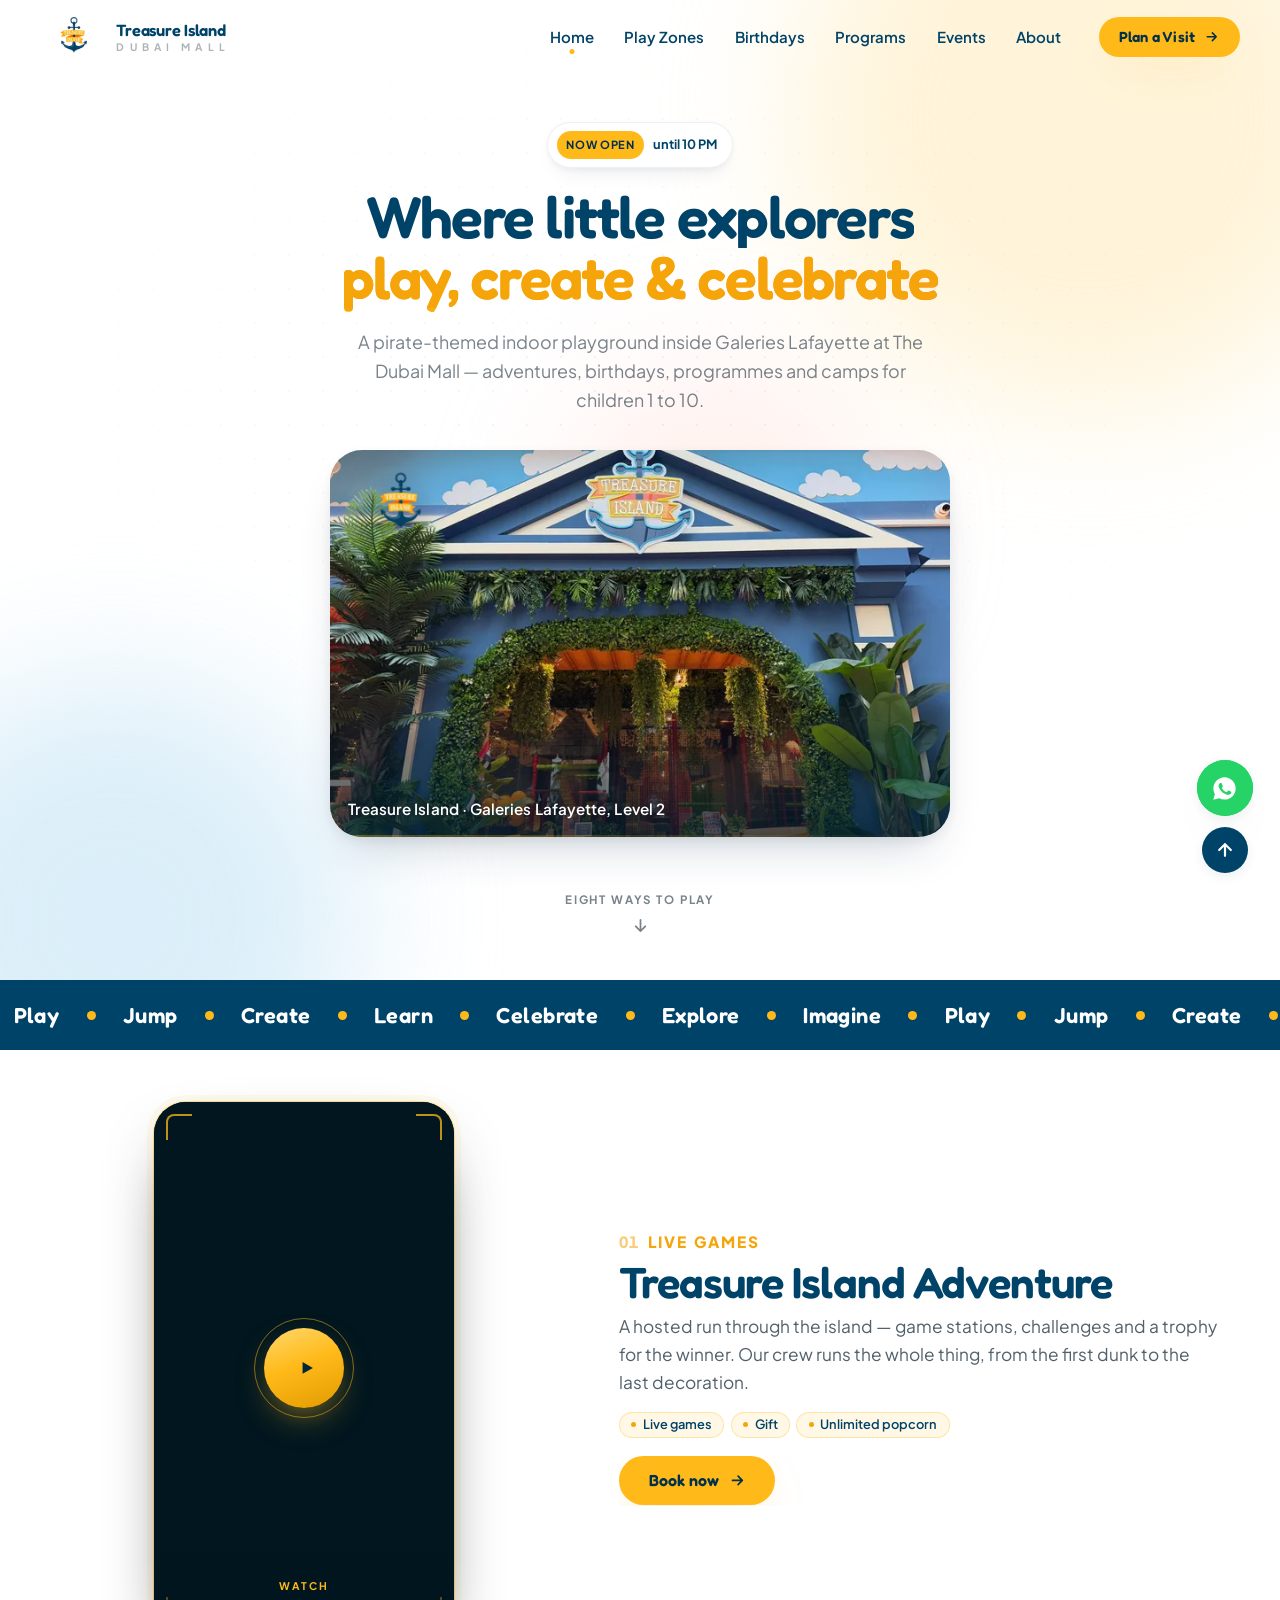
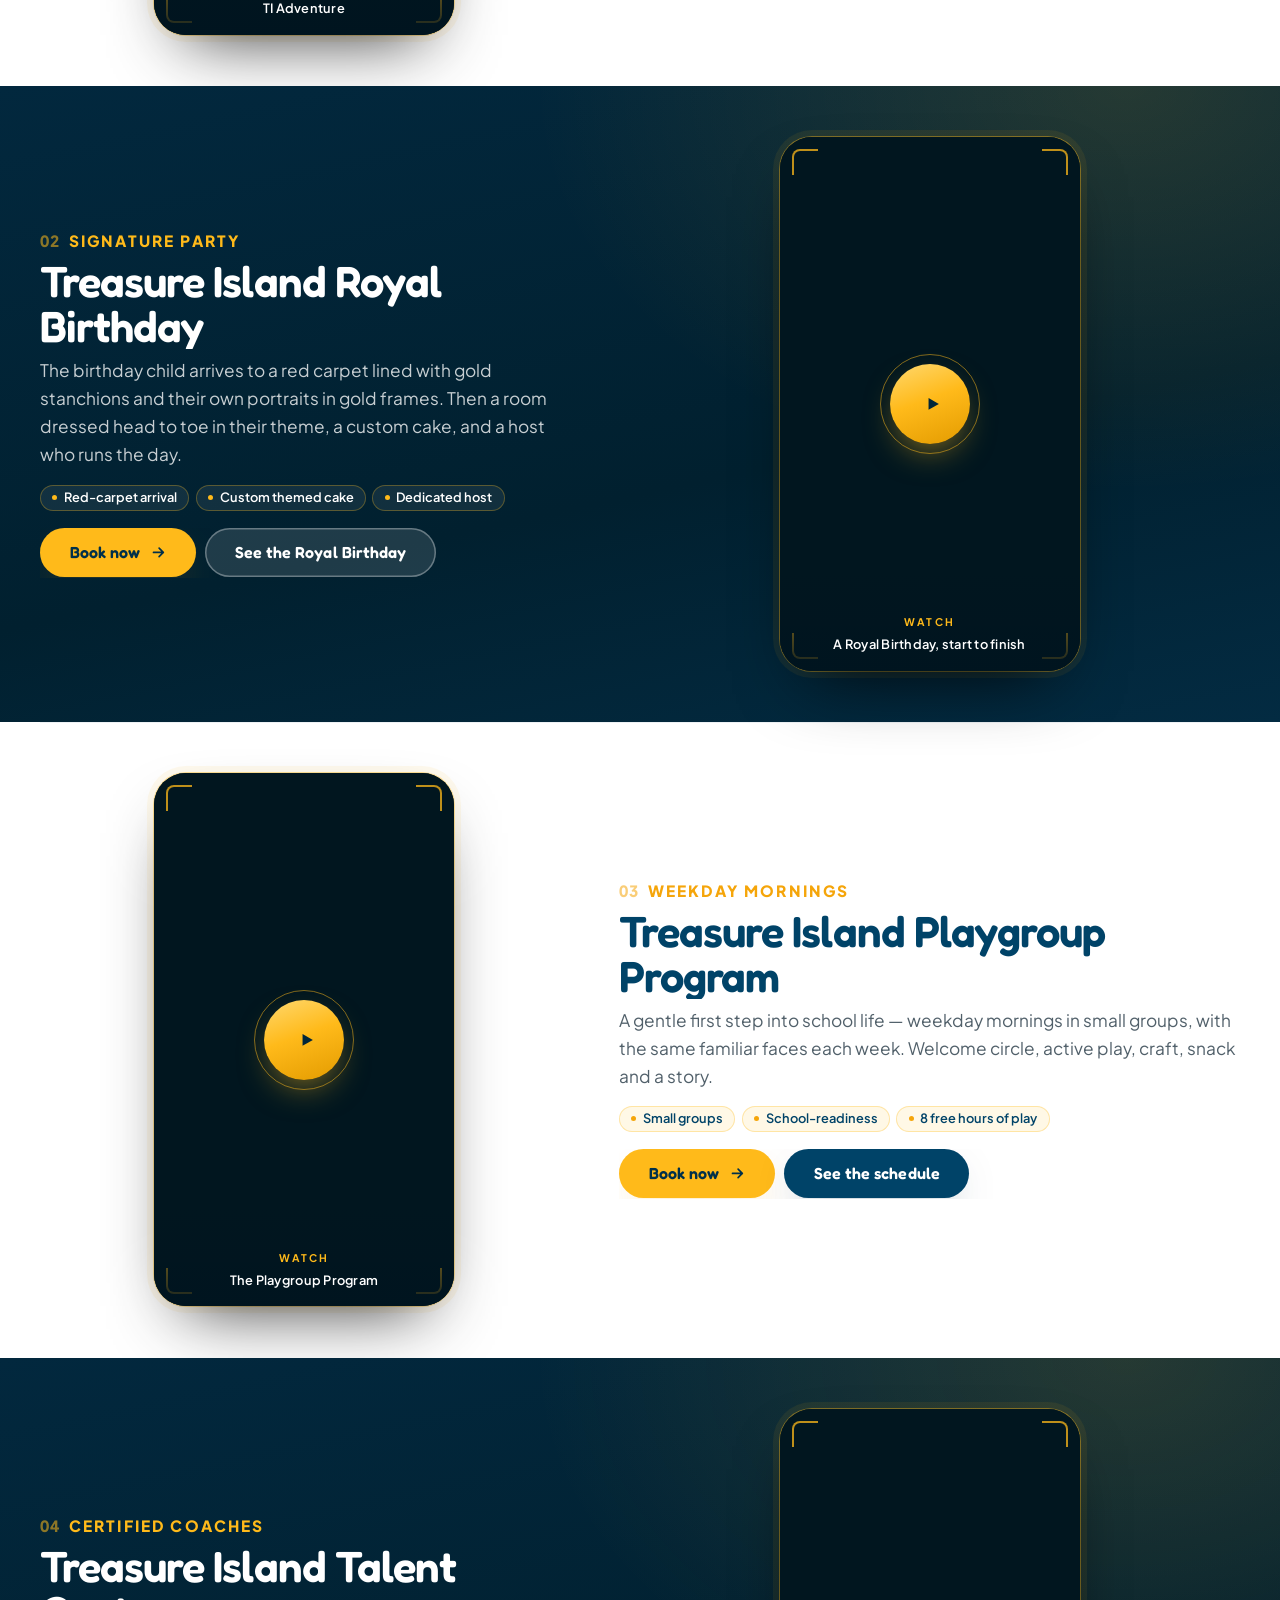
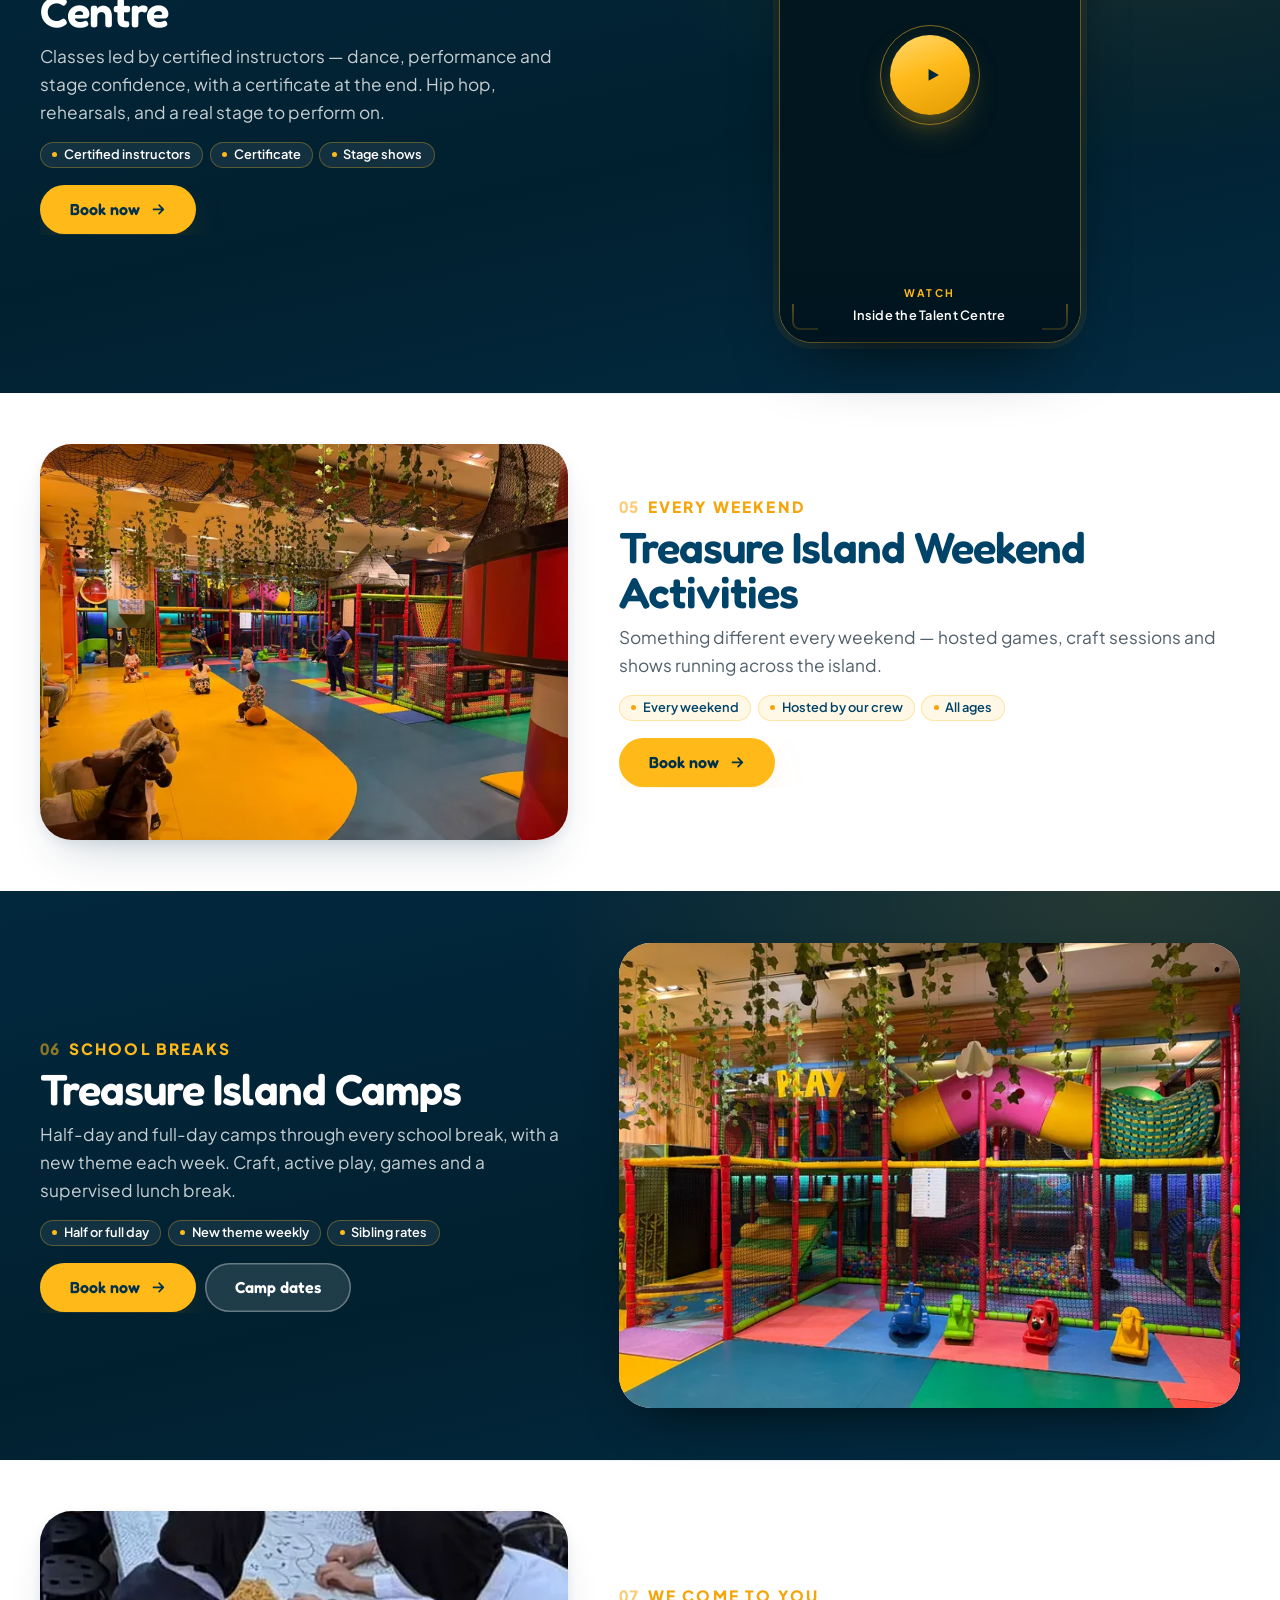
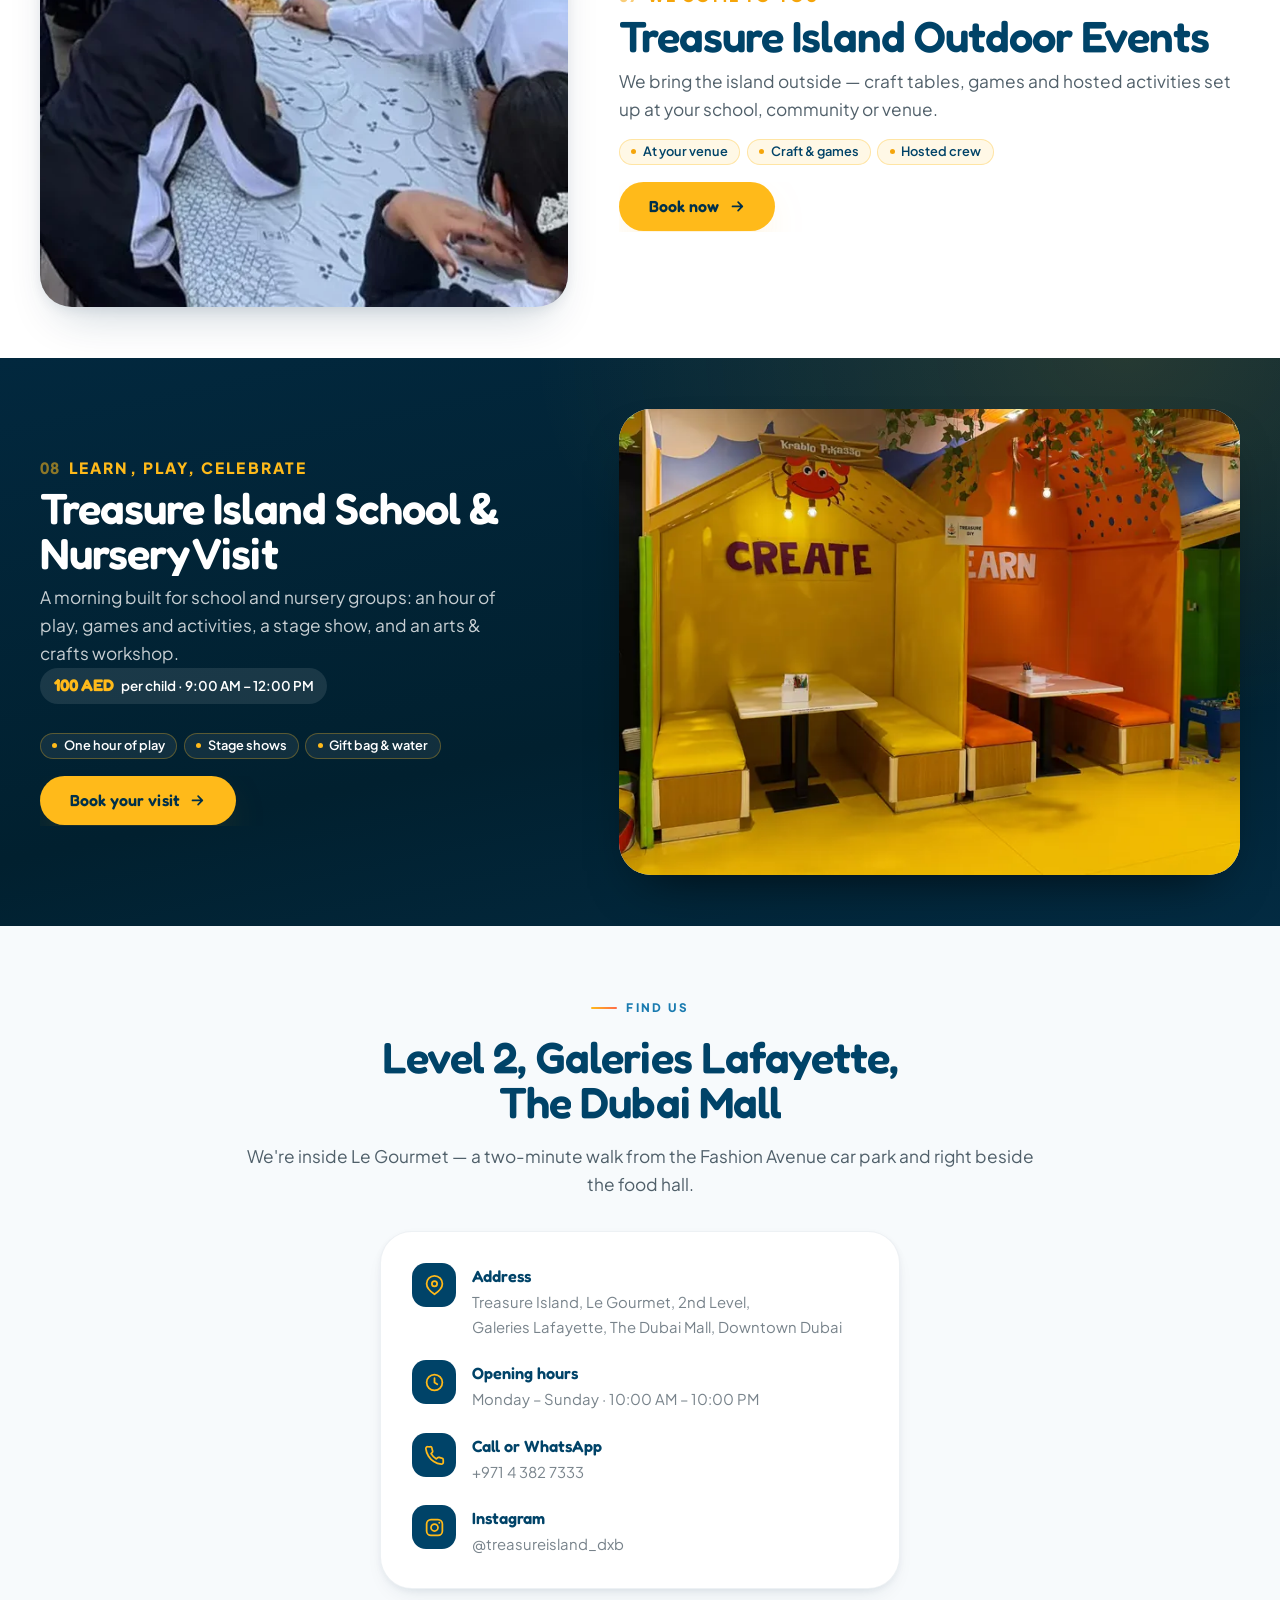
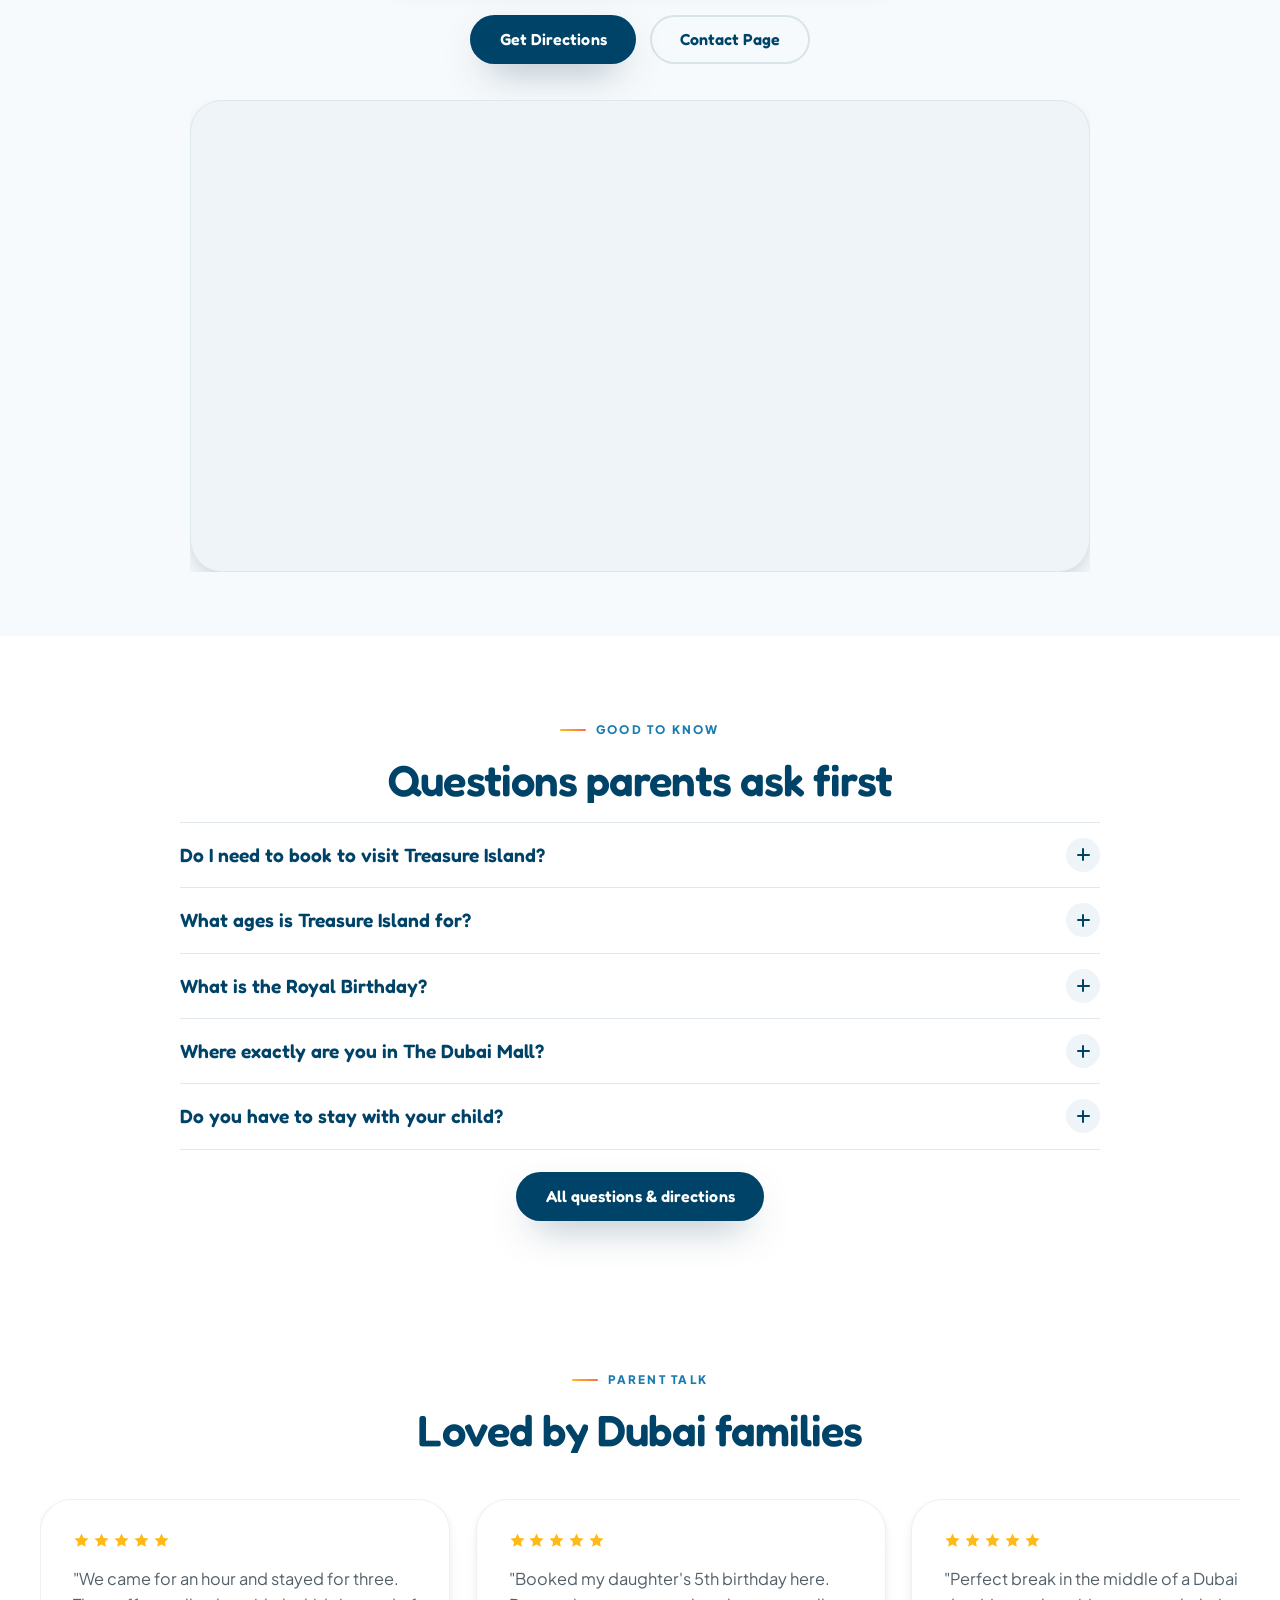
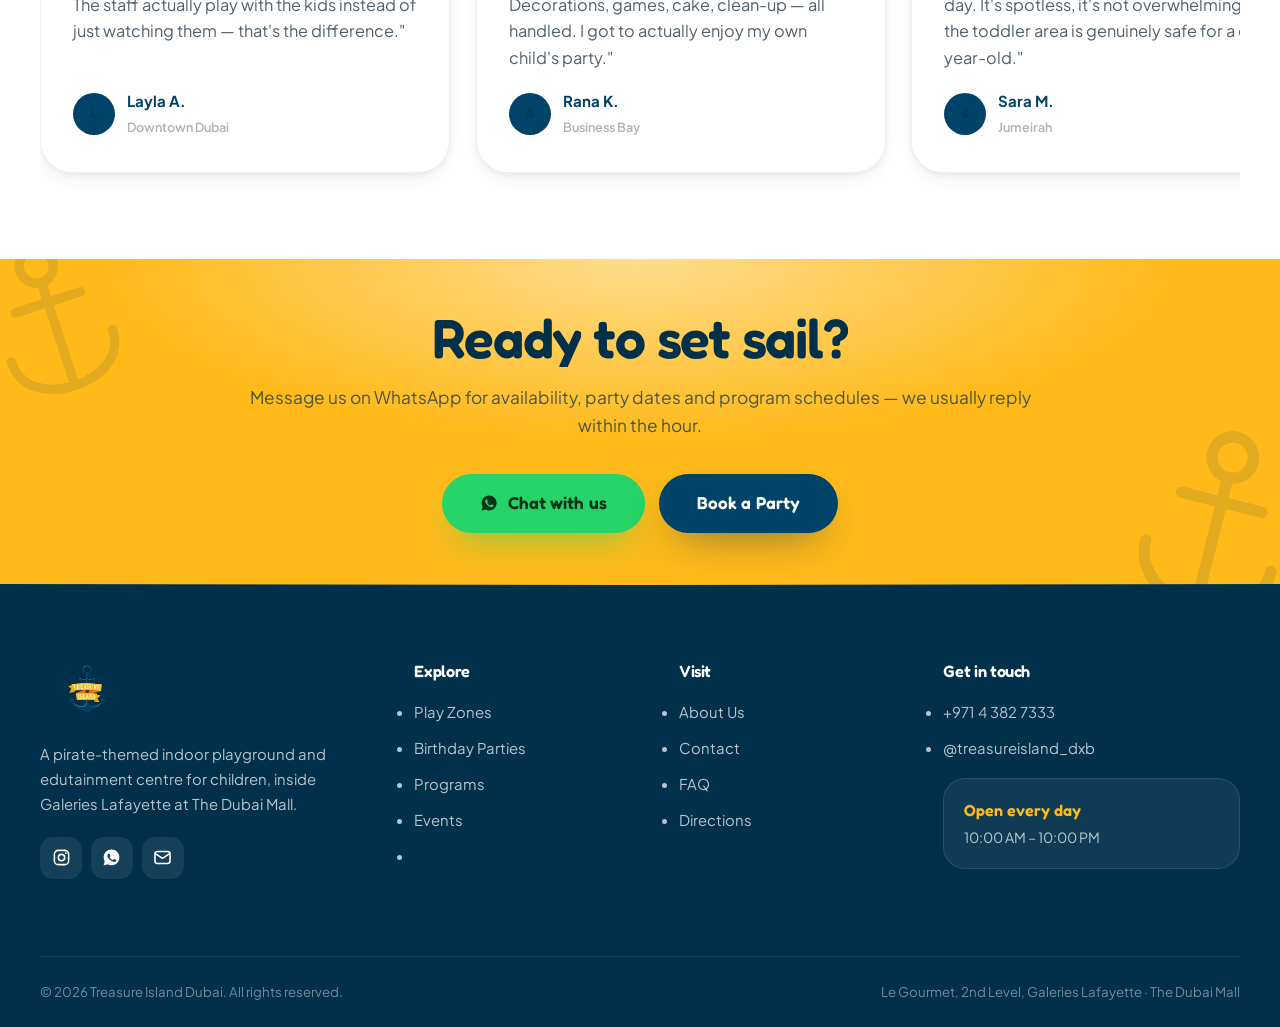
==== index.html @ 4c5856bb "One published number, and every booking button opens a real enquiry Number: +971 4 382 7333 is now t" ====
<!DOCTYPE html>
<html lang="en">
<head>
<meta charset="utf-8">
<meta name="viewport" content="width=device-width, initial-scale=1, viewport-fit=cover">
<title>Treasure Island Dubai | Kids Indoor Playground at The Dubai Mall</title>
<meta name="description" content="Pirate-themed indoor playground for children aged 1-10 inside Galeries Lafayette, The Dubai Mall. Nine play zones, Royal Birthday parties, playgroup and workshops. Open daily 10 AM to 10 PM.">
<meta name="keywords" content="indoor playground Dubai Mall, kids play area Dubai, Treasure Island Dubai, soft play Dubai, birthday party venue Dubai, Galeries Lafayette kids">
<link rel="canonical" href="https://mohammadmarwanbalkis-sketch.github.io/treasure-island/">
<meta property="og:url" content="https://mohammadmarwanbalkis-sketch.github.io/treasure-island/">
<meta property="og:site_name" content="Treasure Island Dubai">
<meta name="twitter:title" content="Treasure Island Dubai | Kids Indoor Playground at The Dubai Mall">
<meta name="twitter:description" content="Pirate-themed indoor playground for children aged 1-10 inside Galeries Lafayette, The Dubai Mall. Nine play zones, Royal Birthday parties, playgroup and workshops. Open daily 10 AM to 10 PM.">
<meta name="twitter:image" content="https://mohammadmarwanbalkis-sketch.github.io/treasure-island/assets/img/entrance-hero.webp">
<meta name="robots" content="index,follow,max-image-preview:large,max-snippet:-1,max-video-preview:-1">
<meta name="geo.region" content="AE-DU">
<meta name="geo.placename" content="The Dubai Mall, Downtown Dubai">
<meta name="geo.position" content="25.1972;55.2796">
<meta name="ICBM" content="25.1972, 55.2796">
<meta name="author" content="Treasure Island Dubai">
<link rel="alternate" hreflang="en-ae" href="https://mohammadmarwanbalkis-sketch.github.io/treasure-island/">
<link rel="alternate" hreflang="x-default" href="https://mohammadmarwanbalkis-sketch.github.io/treasure-island/">
<meta name="theme-color" content="#004368">

<!-- Open Graph -->
<meta property="og:type" content="website">
<meta property="og:title" content="Treasure Island Dubai | Kids Indoor Playground at The Dubai Mall">
<meta property="og:description" content="Pirate-themed indoor playground for children aged 1-10 inside Galeries Lafayette, The Dubai Mall. Nine play zones, Royal Birthday parties, playgroup and workshops. Open daily 10 AM to 10 PM.">
<meta property="og:image" content="https://mohammadmarwanbalkis-sketch.github.io/treasure-island/assets/img/entrance-hero.webp">
<meta property="og:locale" content="en_AE">
<meta name="twitter:card" content="summary_large_image">

<link rel="icon" href="assets/favicon-32.png" sizes="32x32">
<link rel="apple-touch-icon" href="assets/favicon.png">

<link rel="preconnect" href="https://fonts.googleapis.com">
<link rel="preconnect" href="https://fonts.gstatic.com" crossorigin>
<link href="https://fonts.googleapis.com/css2?family=Fredoka:wght@400;500;600;700&family=Plus+Jakarta+Sans:wght@400;500;600;700;800&display=swap" rel="stylesheet">
<link rel="preload" as="image" href="assets/img/entrance-hero@900.webp"
      imagesrcset="assets/img/entrance-hero@500.webp 500w, assets/img/entrance-hero@700.webp 700w, assets/img/entrance-hero@900.webp 900w, assets/img/entrance-hero.webp 1200w"
      imagesizes="(max-width:900px) 72vw, 34.6vw" fetchpriority="high">
<link rel="stylesheet" href="assets/css/style.css?v=8c6eca7e">

<script type="application/ld+json">
{
 "@context": "https://schema.org",
 "@graph": [
  {
   "@type": "Organization",
   "@id": "https://mohammadmarwanbalkis-sketch.github.io/treasure-island/#organization",
   "name": "Treasure Island Dubai",
   "url": "https://mohammadmarwanbalkis-sketch.github.io/treasure-island/",
   "logo": {
    "@id": "https://mohammadmarwanbalkis-sketch.github.io/treasure-island/#logo"
   },
   "sameAs": [
    "https://www.instagram.com/treasureisland_dxb/"
   ],
   "contactPoint": [
    {
     "@type": "ContactPoint",
     "telephone": "+97143827333",
     "contactType": "customer service",
     "areaServed": "AE",
     "availableLanguage": [
      "English",
      "Arabic"
     ]
    }
   ]
  },
  {
   "@type": [
    "AmusementPark",
    "ChildCare",
    "LocalBusiness"
   ],
   "@id": "https://mohammadmarwanbalkis-sketch.github.io/treasure-island/#business",
   "name": "Treasure Island Dubai",
   "alternateName": "Treasure Island - The Dubai Mall",
   "description": "Pirate-themed indoor playground and edutainment centre for children aged 1-10, on the second level of Galeries Lafayette at The Dubai Mall.",
   "url": "https://mohammadmarwanbalkis-sketch.github.io/treasure-island/",
   "logo": {
    "@type": "ImageObject",
    "@id": "https://mohammadmarwanbalkis-sketch.github.io/treasure-island/#logo",
    "url": "https://mohammadmarwanbalkis-sketch.github.io/treasure-island/assets/logo.png",
    "width": 420,
    "height": 290,
    "caption": "Treasure Island Dubai"
   },
   "image": [
    "https://mohammadmarwanbalkis-sketch.github.io/treasure-island/assets/img/entrance-hero.webp",
    "https://mohammadmarwanbalkis-sketch.github.io/treasure-island/assets/img/royal-carpet.webp",
    "https://mohammadmarwanbalkis-sketch.github.io/treasure-island/assets/img/hall-tall.webp"
   ],
   "telephone": "+97143827333",
   "email": "hello@treasureislanddubai.ae",
   "priceRange": "$$",
   "currenciesAccepted": "AED",
   "paymentAccepted": "Cash, Credit Card, Debit Card",
   "address": {
    "@type": "PostalAddress",
    "streetAddress": "Le Gourmet, 2nd Level, Galeries Lafayette, The Dubai Mall, Mohammed Bin Rashid Boulevard",
    "addressLocality": "Dubai",
    "addressRegion": "Dubai",
    "postalCode": "00000",
    "addressCountry": "AE"
   },
   "geo": {
    "@type": "GeoCoordinates",
    "latitude": 25.1972,
    "longitude": 55.2796
   },
   "hasMap": "https://www.google.com/maps/search/?api=1&query=Galeries+Lafayette+The+Dubai+Mall",
   "openingHoursSpecification": [
    {
     "@type": "OpeningHoursSpecification",
     "dayOfWeek": [
      "Monday",
      "Tuesday",
      "Wednesday",
      "Thursday",
      "Friday",
      "Saturday",
      "Sunday"
     ],
     "opens": "10:00",
     "closes": "22:00"
    }
   ],
   "sameAs": [
    "https://www.instagram.com/treasureisland_dxb/"
   ],
   "areaServed": [
    {
     "@type": "City",
     "name": "Dubai"
    },
    {
     "@type": "Country",
     "name": "United Arab Emirates"
    }
   ],
   "publicAccess": true,
   "isAccessibleForFree": false,
   "smokingAllowed": false,
   "audience": {
    "@type": "PeopleAudience",
    "suggestedMinAge": 1,
    "suggestedMaxAge": 10
   },
   "amenityFeature": [
    {
     "@type": "LocationFeatureSpecification",
     "name": "Nine themed play zones",
     "value": true
    },
    {
     "@type": "LocationFeatureSpecification",
     "name": "Gated toddler area for under-threes",
     "value": true
    },
    {
     "@type": "LocationFeatureSpecification",
     "name": "Supervised by trained play hosts",
     "value": true
    },
    {
     "@type": "LocationFeatureSpecification",
     "name": "Step-free wheelchair and pram access",
     "value": true
    },
    {
     "@type": "LocationFeatureSpecification",
     "name": "Birthday party rooms",
     "value": true
    },
    {
     "@type": "LocationFeatureSpecification",
     "name": "Grip socks available at reception",
     "value": true
    }
   ],
   "containsPlace": [
    {
     "@type": "Place",
     "name": "The Play Fort"
    },
    {
     "@type": "Place",
     "name": "Jump Bay"
    },
    {
     "@type": "Place",
     "name": "Create & Learn"
    },
    {
     "@type": "Place",
     "name": "The Lighthouse"
    },
    {
     "@type": "Place",
     "name": "Pirates' Cove"
    },
    {
     "@type": "Place",
     "name": "Toddler Lagoon"
    },
    {
     "@type": "Place",
     "name": "Role-Play Village"
    },
    {
     "@type": "Place",
     "name": "The Party Deck"
    },
    {
     "@type": "Place",
     "name": "The Boutique"
    }
   ],
   "parentOrganization": {
    "@id": "https://mohammadmarwanbalkis-sketch.github.io/treasure-island/#organization"
   }
  },
  {
   "@type": "WebSite",
   "@id": "https://mohammadmarwanbalkis-sketch.github.io/treasure-island/#website",
   "url": "https://mohammadmarwanbalkis-sketch.github.io/treasure-island/",
   "name": "Treasure Island Dubai",
   "publisher": {
    "@id": "https://mohammadmarwanbalkis-sketch.github.io/treasure-island/#organization"
   },
   "inLanguage": "en-AE"
  },
  {
   "@type": "WebPage",
   "@id": "https://mohammadmarwanbalkis-sketch.github.io/treasure-island/#webpage",
   "url": "https://mohammadmarwanbalkis-sketch.github.io/treasure-island/",
   "name": "Treasure Island Dubai | Kids Indoor Playground at The Dubai Mall",
   "description": "Pirate-themed indoor playground for children aged 1-10 inside Galeries Lafayette, The Dubai Mall. Nine play zones, Royal Birthday parties, playgroup and workshops. Open daily 10 AM to 10 PM.",
   "isPartOf": {
    "@id": "https://mohammadmarwanbalkis-sketch.github.io/treasure-island/#website"
   },
   "about": {
    "@id": "https://mohammadmarwanbalkis-sketch.github.io/treasure-island/#business"
   },
   "primaryImageOfPage": {
    "@type": "ImageObject",
    "url": "https://mohammadmarwanbalkis-sketch.github.io/treasure-island/assets/img/entrance-hero.webp"
   },
   "inLanguage": "en-AE",
   "speakable": {
    "@type": "SpeakableSpecification",
    "cssSelector": [
     "h1",
     ".lead"
    ]
   }
  },
  {
   "@type": "FAQPage",
   "@id": "https://mohammadmarwanbalkis-sketch.github.io/treasure-island/#faq",
   "mainEntity": [
    {
     "@type": "Question",
     "name": "Do I need to book to visit Treasure Island?",
     "acceptedAnswer": {
      "@type": "Answer",
      "text": "No. Open play is walk-in any day between 10 AM and 10 PM. Booking is only needed for birthday parties, playgroup, workshops and holiday camps. If you are bringing five or more children, message us first so we can plan for you."
     }
    },
    {
     "@type": "Question",
     "name": "What ages is Treasure Island for?",
     "acceptedAnswer": {
      "@type": "Answer",
      "text": "Roughly one to ten years old. The Toddler Lagoon is gated and reserved for under-threes, while the Play Fort, Jump Bay and Pirates' Cove suit older children."
     }
    },
    {
     "@type": "Question",
     "name": "What is the Royal Birthday?",
     "acceptedAnswer": {
      "@type": "Answer",
      "text": "It is our signature birthday celebration. The birthday child arrives to a red carpet lined with gold stanchions and framed portraits of them, then walks into a room dressed in their theme with a custom cake, styled tables, balloon installations and a dedicated host running the day."
     }
    },
    {
     "@type": "Question",
     "name": "Where exactly are you in The Dubai Mall?",
     "acceptedAnswer": {
      "@type": "Answer",
      "text": "On the 2nd level of Galeries Lafayette, inside Le Gourmet. Park at Fashion Avenue, head for Galeries Lafayette and take the escalator to the second level."
     }
    },
    {
     "@type": "Question",
     "name": "Do you have to stay with your child?",
     "acceptedAnswer": {
      "@type": "Answer",
      "text": "Yes. Treasure Island is not a drop-off centre, so a parent or guardian stays in the venue throughout the visit. There is comfortable seating with clear views of the play floor."
     }
    }
   ]
  },
  {
   "@type": "Service",
   "@id": "https://mohammadmarwanbalkis-sketch.github.io/treasure-island/#royal-birthday",
   "serviceType": "Children's birthday party",
   "name": "The Royal Birthday",
   "description": "Treasure Island's signature birthday celebration: a red-carpet arrival with gold stanchions and velvet ropes, framed portraits of the birthday child along the walk, a themed backdrop, balloon installations, a custom themed cake, styled tables and tableware, catering for children and adults, and a dedicated host running the day.",
   "provider": {
    "@id": "https://mohammadmarwanbalkis-sketch.github.io/treasure-island/#business"
   },
   "areaServed": {
    "@type": "City",
    "name": "Dubai"
   },
   "audience": {
    "@type": "PeopleAudience",
    "suggestedMinAge": 1,
    "suggestedMaxAge": 10
   },
   "url": "https://mohammadmarwanbalkis-sketch.github.io/treasure-island/birthdays.html#royal",
   "image": [
    "https://mohammadmarwanbalkis-sketch.github.io/treasure-island/assets/img/royal-carpet.webp",
    "https://mohammadmarwanbalkis-sketch.github.io/treasure-island/assets/img/royal-frames-tall.webp",
    "https://mohammadmarwanbalkis-sketch.github.io/treasure-island/assets/img/royal-cake.webp"
   ],
   "offers": {
    "@type": "Offer",
    "priceCurrency": "AED",
    "availability": "https://schema.org/InStock",
    "url": "https://mohammadmarwanbalkis-sketch.github.io/treasure-island/birthdays.html#royal",
    "priceSpecification": {
     "@type": "PriceSpecification",
     "priceCurrency": "AED",
     "description": "Quoted to your theme, guest count and date."
    },
    "seller": {
     "@id": "https://mohammadmarwanbalkis-sketch.github.io/treasure-island/#business"
    }
   }
  },
  {
   "@type": "VideoObject",
   "@id": "https://mohammadmarwanbalkis-sketch.github.io/treasure-island/#royal-film",
   "name": "The Royal Birthday at Treasure Island Dubai",
   "description": "A Royal Birthday at Treasure Island, The Dubai Mall: the birthday child arrives on a red carpet lined with gold stanchions and framed portraits, walks in to a themed room, and celebrates with entertainment, a custom cake and a dedicated host.",
   "thumbnailUrl": [
    "https://mohammadmarwanbalkis-sketch.github.io/treasure-island/assets/img/royal-film-poster.webp"
   ],
   "uploadDate": "2026-08-27",
   "duration": "PT23S",
   "contentUrl": "https://mohammadmarwanbalkis-sketch.github.io/treasure-island/assets/video/royal-film.mp4",
   "encodingFormat": "video/mp4",
   "width": 720,
   "height": 1280,
   "isFamilyFriendly": true,
   "inLanguage": "en-AE",
   "publisher": {
    "@id": "https://mohammadmarwanbalkis-sketch.github.io/treasure-island/#organization"
   },
   "about": {
    "@id": "https://mohammadmarwanbalkis-sketch.github.io/treasure-island/#royal-birthday"
   },
   "regionsAllowed": "AE"
  }
 ]
}
</script>
</head>
<body>

<a class="skip" href="#main">Skip to content</a>

<!-- ============ PRELOADER ============ -->
<div id="preloader">
  <div class="pl-inner">
    <svg class="pl-anchor" viewBox="0 0 100 100" aria-hidden="true">
      <circle cx="50" cy="18" r="9"/>
      <path d="M50 27v55"/>
      <path d="M32 38h36"/>
      <path d="M22 62c0 14 12 22 28 22s28-8 28-22"/>
      <path d="M22 62l-8 6 2-11M78 62l8 6-2-11"/>
    </svg>
    <div class="pl-word">Treasure Island</div>
    <div class="pl-bar"><i></i></div>
  </div>
</div>

<div class="progress" aria-hidden="true"></div>

<!-- ============ NAV ============ -->
<header class="nav">
  <div class="nav-in">
    <a class="brand" href="index.html" aria-label="Treasure Island Dubai — home">
      <img src="assets/logo@180.webp" alt="Treasure Island Dubai" width="66" height="46">
      <span class="brand-txt"><b>Treasure Island</b><span>Dubai Mall</span></span>
    </a>
    <nav class="nav-links" aria-label="Main">
      <a href="index.html">Home</a>
      <a href="play.html">Play Zones</a>
      <a href="birthdays.html">Birthdays</a>
      <a href="programs.html">Programs</a>
      <a href="events.html">Events</a>
      <a href="about.html">About</a>
    </nav>
    <div class="nav-cta">
      <a class="btn btn--gold btn--sm" href="contact.html" data-magnet="0.24">
        Plan a Visit
        <svg class="i-arrow" viewBox="0 0 24 24" fill="none" stroke="currentColor" stroke-width="2.4" stroke-linecap="round" stroke-linejoin="round" aria-hidden="true"><path d="M5 12h14M13 6l6 6-6 6"/></svg>
      </a>
      <button class="burger" aria-label="Open menu" aria-expanded="false" aria-controls="drawer"><i></i><i></i><i></i></button>
    </div>
  </div>
</header>

<!-- ============ MOBILE DRAWER ============ -->
<div class="drawer" id="drawer">
  <div></div>
  <nav class="drawer-links" aria-label="Mobile">
    <a href="index.html"><em>01</em> Home</a>
    <a href="play.html"><em>02</em> Play Zones</a>
    <a href="birthdays.html"><em>03</em> Birthdays</a>
    <a href="programs.html"><em>04</em> Programs</a>
    <a href="events.html"><em>05</em> Events</a>
    <a href="about.html"><em>06</em> About</a>
    <a href="contact.html"><em>07</em> Contact</a>
  </nav>
  <div class="drawer-foot">
    <div class="btn-row">
      <a class="btn btn--gold" href="https://wa.me/97143827333?text=Hello%20Treasure%20Island%2C%0A%0AI%27d%20like%20to%20know%20more%20about%20Treasure%20Island%20at%20The%20Dubai%20Mall.%0A%0A%E2%80%94%20Sent%20from%20the%20Treasure%20Island%20website" target="_blank" rel="noopener">
        <svg viewBox="0 0 24 24" fill="currentColor" aria-hidden="true"><path d="M12.04 2C6.58 2 2.13 6.45 2.13 11.91c0 1.75.46 3.45 1.32 4.95L2 22l5.25-1.38a9.9 9.9 0 004.79 1.22h.01c5.46 0 9.91-4.45 9.91-9.91S17.5 2 12.04 2zm5.8 14.13c-.24.68-1.42 1.31-1.95 1.36-.5.05-.98.24-3.3-.69-2.78-1.1-4.55-3.94-4.69-4.12-.14-.19-1.12-1.49-1.12-2.84s.71-2.02.96-2.29c.25-.28.55-.35.73-.35.18 0 .37 0 .53.01.17.01.4-.06.63.48.24.57.8 1.97.87 2.11.07.14.12.31.02.5-.09.19-.14.31-.28.47-.14.17-.3.37-.42.5-.14.14-.29.29-.12.57.16.28.73 1.2 1.56 1.94 1.07.95 1.98 1.25 2.26 1.39.28.14.44.12.61-.07.17-.19.7-.82.89-1.1.18-.28.37-.23.62-.14.25.09 1.61.76 1.89.9.28.14.46.21.53.33.07.11.07.65-.17 1.33z"/></svg>
        WhatsApp Us
      </a>
      <a class="btn btn--light" href="tel:+97143827333">Call</a>
    </div>
    <div class="drawer-meta">
      <span>Le Gourmet, 2nd Level, Galeries Lafayette</span>
      <span>The Dubai Mall · Open daily 10 AM – 10 PM</span>
      <a href="https://www.instagram.com/treasureisland_dxb/" target="_blank" rel="noopener">@treasureisland_dxb</a>
    </div>
  </div>
</div>

<main id="main">

<!-- ============ HERO ============ -->
<section class="hero hero--center">
  <div class="hero-bg" aria-hidden="true">
    <span class="hero-blob b1" data-px="0.10"></span>
    <span class="hero-blob b2" data-px="-0.08"></span>
    <span class="hero-blob b3" data-px="0.13"></span>
    <span class="hero-grid-dots"></span>
  </div>

  <div class="shell hero-center-in">
    <span class="hero-badge" data-reveal-hero>
      <b>Now open</b>
      <span data-open-now>until 10 PM</span>
    </span>

    <h1 class="split" data-reveal-hero style="--d:60ms">
      Where little explorers<br><em>play, create &amp; celebrate</em>
    </h1>

    <p class="lead" data-reveal-hero style="--d:150ms">
      A pirate-themed indoor playground inside Galeries Lafayette at The Dubai Mall &mdash;
      adventures, birthdays, programmes and camps for children 1 to 10.
    </p>

    <div class="hero-show" data-heroshow aria-label="Inside Treasure Island">
      <figure class="is-on" data-first>
        <img  src="assets/img/entrance-hero@700.webp" srcset="assets/img/entrance-hero@500.webp 500w, assets/img/entrance-hero@700.webp 700w, assets/img/entrance-hero@900.webp 900w" sizes="(max-width:900px) 92vw, 620px" alt="Treasure Island · Galeries Lafayette, Level 2 at Treasure Island Dubai" width="1200" height="900" fetchpriority="high" decoding="async">
        <img class="hs-logo" src="assets/logo@420.webp" alt="" aria-hidden="true" width="420" height="290">
        <figcaption>Treasure Island · Galeries Lafayette, Level 2</figcaption>
      </figure>
      <figure class="">
        <img  src="assets/img/jump-01@700.webp" srcset="assets/img/jump-01@500.webp 500w, assets/img/jump-01@700.webp 700w, assets/img/jump-01@900.webp 900w" sizes="(max-width:900px) 92vw, 620px" alt="Jump Bay at Treasure Island Dubai" width="1200" height="900" loading="lazy" decoding="async">
        <figcaption>Jump Bay</figcaption>
      </figure>
      <figure class="">
        <img class="lazy" src="assets/img/royal-cake@700.webp" srcset="assets/img/royal-cake@500.webp 500w, assets/img/royal-cake@700.webp 700w" sizes="(max-width:900px) 92vw, 620px" alt="Royal Birthday at Treasure Island Dubai" width="842" height="842" loading="lazy" decoding="async">
        <figcaption>Royal Birthday</figcaption>
      </figure>
      <figure class="">
        <img class="lazy" src="assets/img/create-learn-01@700.webp" srcset="assets/img/create-learn-01@500.webp 500w, assets/img/create-learn-01@700.webp 700w, assets/img/create-learn-01@900.webp 900w" sizes="(max-width:900px) 92vw, 620px" alt="Create and Learn at Treasure Island Dubai" width="1200" height="900" loading="lazy" decoding="async">
        <figcaption>Create & Learn</figcaption>
      </figure>
      <figure class="">
        <img class="lazy" src="assets/img/party-stage@700.webp" srcset="assets/img/party-stage@500.webp 500w, assets/img/party-stage@700.webp 700w, assets/img/party-stage@900.webp 900w" sizes="(max-width:900px) 92vw, 620px" alt="The Party Deck at Treasure Island Dubai" width="1200" height="900" loading="lazy" decoding="async">
        <figcaption>The Party Deck</figcaption>
      </figure>
      <figure class="">
        <img class="lazy" src="assets/img/toddler-tall@700.webp" srcset="assets/img/toddler-tall@500.webp 500w, assets/img/toddler-tall@700.webp 700w, assets/img/toddler-tall@900.webp 900w" sizes="(max-width:900px) 92vw, 620px" alt="Toddler Lagoon at Treasure Island Dubai" width="1200" height="900" loading="lazy" decoding="async">
        <figcaption>Toddler Lagoon</figcaption>
      </figure>
      <figure class="">
        <img class="lazy" src="assets/img/boutique-01@700.webp" srcset="assets/img/boutique-01@500.webp 500w, assets/img/boutique-01@700.webp 700w, assets/img/boutique-01@900.webp 900w" sizes="(max-width:900px) 92vw, 620px" alt="The Treasure Island Boutique at Treasure Island Dubai" width="1200" height="900" loading="lazy" decoding="async">
        <figcaption>School & nursery visits</figcaption>
      </figure>
      <figure class="">
        <img class="lazy" src="assets/img/pirates-cove-01@700.webp" srcset="assets/img/pirates-cove-01@500.webp 500w, assets/img/pirates-cove-01@700.webp 700w, assets/img/pirates-cove-01@900.webp 900w" sizes="(max-width:900px) 92vw, 620px" alt="Pirates’ Cove at Treasure Island Dubai" width="1200" height="900" loading="lazy" decoding="async">
        <figcaption>Pirates' Cove</figcaption>
      </figure>
      <figure class="">
        <img class="lazy" src="assets/img/royal-balloons@700.webp" srcset="assets/img/royal-balloons@500.webp 500w, assets/img/royal-balloons@700.webp 700w, assets/img/royal-balloons@900.webp 900w" sizes="(max-width:900px) 92vw, 620px" alt="Party set-ups at Treasure Island Dubai" width="1200" height="900" loading="lazy" decoding="async">
        <figcaption>Party set-ups</figcaption>
      </figure>
      <figure class="">
        <img class="lazy" src="assets/img/create-booth-tall@700.webp" srcset="assets/img/create-booth-tall@500.webp 500w, assets/img/create-booth-tall@700.webp 700w, assets/img/create-booth-tall@900.webp 900w" sizes="(max-width:900px) 92vw, 620px" alt="Craft booths at Treasure Island Dubai" width="1200" height="900" loading="lazy" decoding="async">
        <figcaption>Craft booths</figcaption>
      </figure>
      <figure class="">
        <img class="lazy" src="assets/img/roleplay-house@700.webp" srcset="assets/img/roleplay-house@500.webp 500w, assets/img/roleplay-house@700.webp 700w, assets/img/roleplay-house@900.webp 900w" sizes="(max-width:900px) 92vw, 620px" alt="Role-Play Village at Treasure Island Dubai" width="1200" height="900" loading="lazy" decoding="async">
        <figcaption>Role-Play Village</figcaption>
      </figure>
      <figure class="">
        <img class="lazy" src="assets/img/lighthouse-03@700.webp" srcset="assets/img/lighthouse-03@500.webp 500w, assets/img/lighthouse-03@700.webp 700w, assets/img/lighthouse-03@900.webp 900w" sizes="(max-width:900px) 92vw, 620px" alt="The Lighthouse at Treasure Island Dubai" width="1200" height="900" loading="lazy" decoding="async">
        <figcaption>The Lighthouse</figcaption>
      </figure>
    </div>

    <a class="hero-cue" href="#adventure" data-reveal-hero style="--d:230ms">
      <span>Eight ways to play</span>
      <svg viewBox="0 0 24 24" fill="none" stroke="currentColor" stroke-width="2.2" stroke-linecap="round" stroke-linejoin="round" aria-hidden="true"><path d="M12 5v14M6 13l6 6 6-6"/></svg>
    </a>
  </div>

</section>

<!-- ============ MARQUEE ============ -->
<div class="marquee" aria-hidden="true">
  <div class="mq-track">
    <span>Play</span><span>Jump</span><span>Create</span><span>Learn</span><span>Celebrate</span><span>Explore</span><span>Imagine</span>
  </div>
</div>

<!-- ============ SERVICE BLOCKS ============ -->
<section class="section svc-block svc-block--film" id="adventure" aria-labelledby="adventure-h">
  <div class="shell">
    <div class="svc-inner">
      <div class="svc-media svc-media--film">
          <div class="rfilm" data-film>
            <img class="rfilm-poster" src="assets/img/adventure-poster@480.webp"
                 srcset="assets/img/adventure-poster@480.webp 480w, assets/img/adventure-poster.webp 720w"
                 sizes="(max-width:900px) 62vw, 21vw"
                 alt="A TI Adventure session at Treasure Island Dubai" width="720" height="1280" loading="lazy" decoding="async">
            <video class="rfilm-loop" muted loop playsinline preload="none" aria-hidden="true" tabindex="-1">
              <source data-src="assets/video/adventure-loop.mp4" type="video/mp4">
            </video>
            <video class="rfilm-full" playsinline preload="none" poster="assets/img/adventure-poster.webp">
              <source data-src="assets/video/adventure-film.mp4" type="video/mp4">
              Your browser cannot play this video.
            </video>
            <i class="c c1"></i><i class="c c2"></i><i class="c c3"></i><i class="c c4"></i>
            <button class="rfilm-play" type="button" aria-label="Play the TI Adventure film">
              <svg viewBox="0 0 24 24" fill="currentColor" aria-hidden="true"><path d="M7 4.5v15l13-7.5-13-7.5z"/></svg>
            </button>
            <div class="rfilm-cap"><b>Watch</b>TI Adventure</div>
          </div>
        </div>
      <div class="svc-head">
        <span class="svc-eyebrow" data-reveal><b>01</b>Live games</span>
        <h2 id="adventure-h" data-reveal>Treasure Island Adventure</h2>
      </div>
      <div class="svc-rest">
        <p class="lead" data-reveal>A hosted run through the island &mdash; game stations, challenges and a trophy for the winner. Our crew runs the whole thing, from the first dunk to the last decoration.</p>
        <ul class="svc-points" data-reveal><li>Live games</li><li>Gift</li><li>Unlimited popcorn</li></ul>
        <div class="svc-cta" data-reveal>
          <a class="btn btn--gold" href="https://wa.me/97143827333?text=Hello%20Treasure%20Island%2C%0A%0AI%27d%20like%20to%20book%20a%20Treasure%20Island%20Adventure.%0A%0A%E2%80%A2%20Child%27s%20name%20and%20age%3A%0A%E2%80%A2%20Preferred%20date%20and%20time%3A%0A%E2%80%A2%20Number%20of%20children%3A%0A%0A%E2%80%94%20Sent%20from%20the%20Treasure%20Island%20website%20%28Adventure%29" target="_blank" rel="noopener">Book now <svg class="i-arrow" viewBox="0 0 24 24" fill="none" stroke="currentColor" stroke-width="2.4" stroke-linecap="round" stroke-linejoin="round" aria-hidden="true"><path d="M5 12h14M13 6l6 6-6 6"/></svg></a>
          
        </div>
      </div>
    </div>
  </div>
</section>

<section class="section svc-block svc-block--dark svc-block--rev svc-block--film" id="royal" aria-labelledby="royal-h">
  <div class="shell">
    <div class="svc-inner">
      <div class="svc-media svc-media--film">
          <div class="rfilm" data-film>
            <img class="rfilm-poster" src="assets/img/royal-film-poster@480.webp"
                 srcset="assets/img/royal-film-poster@480.webp 480w, assets/img/royal-film-poster.webp 720w"
                 sizes="(max-width:900px) 62vw, 21vw"
                 alt="A Royal Birthday arrival on the red carpet" width="720" height="1280" loading="lazy" decoding="async">
            <video class="rfilm-loop" muted loop playsinline preload="none" aria-hidden="true" tabindex="-1">
              <source data-src="assets/video/royal-loop.mp4" type="video/mp4">
            </video>
            <video class="rfilm-full" playsinline preload="none" poster="assets/img/royal-film-poster.webp">
              <source data-src="assets/video/royal-film.mp4" type="video/mp4">
              Your browser cannot play this video.
            </video>
            <i class="c c1"></i><i class="c c2"></i><i class="c c3"></i><i class="c c4"></i>
            <button class="rfilm-play" type="button" aria-label="Play the A Royal Birthday, start to finish film">
              <svg viewBox="0 0 24 24" fill="currentColor" aria-hidden="true"><path d="M7 4.5v15l13-7.5-13-7.5z"/></svg>
            </button>
            <div class="rfilm-cap"><b>Watch</b>A Royal Birthday, start to finish</div>
          </div>
        </div>
      <div class="svc-head">
        <span class="svc-eyebrow" data-reveal><b>02</b>Signature party</span>
        <h2 id="royal-h" data-reveal>Treasure Island Royal Birthday</h2>
      </div>
      <div class="svc-rest">
        <p class="lead" data-reveal>The birthday child arrives to a red carpet lined with gold stanchions and their own portraits in gold frames. Then a room dressed head to toe in their theme, a custom cake, and a host who runs the day.</p>
        <ul class="svc-points" data-reveal><li>Red-carpet arrival</li><li>Custom themed cake</li><li>Dedicated host</li></ul>
        <div class="svc-cta" data-reveal>
          <a class="btn btn--gold" href="https://wa.me/97143827333?text=Hello%20Treasure%20Island%2C%0A%0AI%27d%20like%20to%20book%20the%20Treasure%20Island%20Royal%20Birthday.%0A%0A%E2%80%A2%20Child%27s%20name%20and%20age%3A%0A%E2%80%A2%20Preferred%20date%20and%20time%3A%0A%E2%80%A2%20Number%20of%20children%3A%0A%E2%80%A2%20Theme%20or%20colours%3A%0A%0A%E2%80%94%20Sent%20from%20the%20Treasure%20Island%20website%20%28Royal%20Birthday%29" target="_blank" rel="noopener">Book now <svg class="i-arrow" viewBox="0 0 24 24" fill="none" stroke="currentColor" stroke-width="2.4" stroke-linecap="round" stroke-linejoin="round" aria-hidden="true"><path d="M5 12h14M13 6l6 6-6 6"/></svg></a>
          <a class="btn btn--light" href="birthdays.html#royal">See the Royal Birthday</a>
        </div>
      </div>
    </div>
  </div>
</section>

<section class="section svc-block svc-block--film" id="playgroup" aria-labelledby="playgroup-h">
  <div class="shell">
    <div class="svc-inner">
      <div class="svc-media svc-media--film">
          <div class="rfilm" data-film>
            <img class="rfilm-poster" src="assets/img/playgroup-poster@480.webp"
                 srcset="assets/img/playgroup-poster@480.webp 480w, assets/img/playgroup-poster.webp 720w"
                 sizes="(max-width:900px) 62vw, 21vw"
                 alt="A Treasure Island Playgroup Program session" width="720" height="1280" loading="lazy" decoding="async">
            <video class="rfilm-loop" muted loop playsinline preload="none" aria-hidden="true" tabindex="-1">
              <source data-src="assets/video/playgroup-loop.mp4" type="video/mp4">
            </video>
            <video class="rfilm-full" playsinline preload="none" poster="assets/img/playgroup-poster.webp">
              <source data-src="assets/video/playgroup-film.mp4" type="video/mp4">
              Your browser cannot play this video.
            </video>
            <i class="c c1"></i><i class="c c2"></i><i class="c c3"></i><i class="c c4"></i>
            <button class="rfilm-play" type="button" aria-label="Play the Playgroup Program film">
              <svg viewBox="0 0 24 24" fill="currentColor" aria-hidden="true"><path d="M7 4.5v15l13-7.5-13-7.5z"/></svg>
            </button>
            <div class="rfilm-cap"><b>Watch</b>The Playgroup Program</div>
          </div>
        </div>
      <div class="svc-head">
        <span class="svc-eyebrow" data-reveal><b>03</b>Weekday mornings</span>
        <h2 id="playgroup-h" data-reveal>Treasure Island Playgroup Program</h2>
      </div>
      <div class="svc-rest">
        <p class="lead" data-reveal>A gentle first step into school life &mdash; weekday mornings in small groups, with the same familiar faces each week. Welcome circle, active play, craft, snack and a story.</p>
        <ul class="svc-points" data-reveal><li>Small groups</li><li>School-readiness</li><li>8 free hours of play</li></ul>
        <div class="svc-cta" data-reveal>
          <a class="btn btn--gold" href="https://wa.me/97143827333?text=Hello%20Treasure%20Island%2C%0A%0AI%27d%20like%20the%20Playgroup%20schedule%20and%20fees.%0A%0A%E2%80%A2%20Child%27s%20name%20and%20age%3A%0A%E2%80%A2%20Preferred%20start%20month%3A%0A%E2%80%A2%20Days%20you%20are%20interested%20in%3A%0A%0A%E2%80%94%20Sent%20from%20the%20Treasure%20Island%20website%20%28Playgroup%29" target="_blank" rel="noopener">Book now <svg class="i-arrow" viewBox="0 0 24 24" fill="none" stroke="currentColor" stroke-width="2.4" stroke-linecap="round" stroke-linejoin="round" aria-hidden="true"><path d="M5 12h14M13 6l6 6-6 6"/></svg></a>
          <a class="btn btn--navy" href="programs.html">See the schedule</a>
        </div>
      </div>
    </div>
  </div>
</section>

<section class="section svc-block svc-block--dark svc-block--rev svc-block--film" id="talent" aria-labelledby="talent-h">
  <div class="shell">
    <div class="svc-inner">
      <div class="svc-media svc-media--film">
          <div class="rfilm" data-film>
            <img class="rfilm-poster" src="assets/img/talent-poster@480.webp"
                 srcset="assets/img/talent-poster@480.webp 480w, assets/img/talent-poster.webp 720w"
                 sizes="(max-width:900px) 62vw, 21vw"
                 alt="A TI Talent Centre class at Treasure Island Dubai" width="720" height="1280" loading="lazy" decoding="async">
            <video class="rfilm-loop" muted loop playsinline preload="none" aria-hidden="true" tabindex="-1">
              <source data-src="assets/video/talent-loop.mp4" type="video/mp4">
            </video>
            <video class="rfilm-full" playsinline preload="none" poster="assets/img/talent-poster.webp">
              <source data-src="assets/video/talent-film.mp4" type="video/mp4">
              Your browser cannot play this video.
            </video>
            <i class="c c1"></i><i class="c c2"></i><i class="c c3"></i><i class="c c4"></i>
            <button class="rfilm-play" type="button" aria-label="Play the Inside the Talent Centre film">
              <svg viewBox="0 0 24 24" fill="currentColor" aria-hidden="true"><path d="M7 4.5v15l13-7.5-13-7.5z"/></svg>
            </button>
            <div class="rfilm-cap"><b>Watch</b>Inside the Talent Centre</div>
          </div>
        </div>
      <div class="svc-head">
        <span class="svc-eyebrow" data-reveal><b>04</b>Certified coaches</span>
        <h2 id="talent-h" data-reveal>Treasure Island Talent Centre</h2>
      </div>
      <div class="svc-rest">
        <p class="lead" data-reveal>Classes led by certified instructors &mdash; dance, performance and stage confidence, with a certificate at the end. Hip hop, rehearsals, and a real stage to perform on.</p>
        <ul class="svc-points" data-reveal><li>Certified instructors</li><li>Certificate</li><li>Stage shows</li></ul>
        <div class="svc-cta" data-reveal>
          <a class="btn btn--gold" href="https://wa.me/97143827333?text=Hello%20Treasure%20Island%2C%0A%0AI%27d%20like%20to%20enrol%20my%20child%20at%20the%20Talent%20Centre.%0A%0A%E2%80%A2%20Child%27s%20name%20and%20age%3A%0A%E2%80%A2%20Class%20you%20are%20interested%20in%3A%0A%E2%80%A2%20Preferred%20days%20and%20times%3A%0A%0A%E2%80%94%20Sent%20from%20the%20Treasure%20Island%20website%20%28Talent%20Centre%29" target="_blank" rel="noopener">Book now <svg class="i-arrow" viewBox="0 0 24 24" fill="none" stroke="currentColor" stroke-width="2.4" stroke-linecap="round" stroke-linejoin="round" aria-hidden="true"><path d="M5 12h14M13 6l6 6-6 6"/></svg></a>
          
        </div>
      </div>
    </div>
  </div>
</section>

<section class="section svc-block" id="weekend" aria-labelledby="weekend-h">
  <div class="shell">
    <div class="svc-inner">
      <div class="svc-media">
          <figure class="svc-figure" style="aspect-ratio:4/3">
            <img class="lazy" src="assets/img/hall-01@500.webp" srcset="assets/img/hall-01@500.webp 500w, assets/img/hall-01@700.webp 700w, assets/img/hall-01@900.webp 900w"
                 sizes="(max-width:900px) 92vw, 40vw"
                 alt="The main hall during a weekend activity session" width="1200" height="900" loading="lazy" decoding="async">
          </figure>
        </div>
      <div class="svc-head">
        <span class="svc-eyebrow" data-reveal><b>05</b>Every weekend</span>
        <h2 id="weekend-h" data-reveal>Treasure Island Weekend Activities</h2>
      </div>
      <div class="svc-rest">
        <p class="lead" data-reveal>Something different every weekend &mdash; hosted games, craft sessions and shows running across the island.</p>
        <ul class="svc-points" data-reveal><li>Every weekend</li><li>Hosted by our crew</li><li>All ages</li></ul>
        <div class="svc-cta" data-reveal>
          <a class="btn btn--gold" href="https://wa.me/97143827333?text=Hello%20Treasure%20Island%2C%0A%0AI%27d%20like%20to%20know%20what%20is%20on%20this%20weekend.%0A%0A%E2%80%A2%20Child%27s%20name%20and%20age%3A%0A%E2%80%A2%20Which%20weekend%3A%0A%E2%80%A2%20Number%20of%20children%3A%0A%0A%E2%80%94%20Sent%20from%20the%20Treasure%20Island%20website%20%28Weekend%20Activities%29" target="_blank" rel="noopener">Book now <svg class="i-arrow" viewBox="0 0 24 24" fill="none" stroke="currentColor" stroke-width="2.4" stroke-linecap="round" stroke-linejoin="round" aria-hidden="true"><path d="M5 12h14M13 6l6 6-6 6"/></svg></a>
          
        </div>
      </div>
    </div>
  </div>
</section>

<section class="section svc-block svc-block--dark svc-block--rev" id="camps" aria-labelledby="camps-h">
  <div class="shell">
    <div class="svc-inner">
      <div class="svc-media">
          <figure class="svc-figure" style="aspect-ratio:4/3">
            <img class="lazy" src="assets/img/play-02@500.webp" srcset="assets/img/play-02@500.webp 500w, assets/img/play-02@700.webp 700w, assets/img/play-02@900.webp 900w"
                 sizes="(max-width:900px) 92vw, 40vw"
                 alt="Children playing during a holiday camp at Treasure Island" width="1200" height="900" loading="lazy" decoding="async">
          </figure>
        </div>
      <div class="svc-head">
        <span class="svc-eyebrow" data-reveal><b>06</b>School breaks</span>
        <h2 id="camps-h" data-reveal>Treasure Island Camps</h2>
      </div>
      <div class="svc-rest">
        <p class="lead" data-reveal>Half-day and full-day camps through every school break, with a new theme each week. Craft, active play, games and a supervised lunch break.</p>
        <ul class="svc-points" data-reveal><li>Half or full day</li><li>New theme weekly</li><li>Sibling rates</li></ul>
        <div class="svc-cta" data-reveal>
          <a class="btn btn--gold" href="https://wa.me/97143827333?text=Hello%20Treasure%20Island%2C%0A%0AI%27d%20like%20the%20holiday%20camp%20dates%20and%20fees.%0A%0A%E2%80%A2%20Child%27s%20name%20and%20age%3A%0A%E2%80%A2%20Which%20holiday%20period%3A%0A%E2%80%A2%20Full%20days%20or%20half%20days%3A%0A%0A%E2%80%94%20Sent%20from%20the%20Treasure%20Island%20website%20%28Holiday%20Camps%29" target="_blank" rel="noopener">Book now <svg class="i-arrow" viewBox="0 0 24 24" fill="none" stroke="currentColor" stroke-width="2.4" stroke-linecap="round" stroke-linejoin="round" aria-hidden="true"><path d="M5 12h14M13 6l6 6-6 6"/></svg></a>
          <a class="btn btn--light" href="programs.html">Camp dates</a>
        </div>
      </div>
    </div>
  </div>
</section>

<section class="section svc-block" id="outdoor" aria-labelledby="outdoor-h">
  <div class="shell">
    <div class="svc-inner">
      <div class="svc-media">
          <figure class="svc-figure" style="aspect-ratio:4/3">
            <img class="lazy" src="assets/img/outdoor-craft@500.webp" srcset="assets/img/outdoor-craft@500.webp 500w, assets/img/outdoor-craft@700.webp 700w"
                 sizes="(max-width:900px) 92vw, 40vw"
                 alt="Children at a Treasure Island craft table during an outdoor school event" width="440" height="330" loading="lazy" decoding="async">
          </figure>
        </div>
      <div class="svc-head">
        <span class="svc-eyebrow" data-reveal><b>07</b>We come to you</span>
        <h2 id="outdoor-h" data-reveal>Treasure Island Outdoor Events</h2>
      </div>
      <div class="svc-rest">
        <p class="lead" data-reveal>We bring the island outside &mdash; craft tables, games and hosted activities set up at your school, community or venue.</p>
        <ul class="svc-points" data-reveal><li>At your venue</li><li>Craft &amp; games</li><li>Hosted crew</li></ul>
        <div class="svc-cta" data-reveal>
          <a class="btn btn--gold" href="https://wa.me/97143827333?text=Hello%20Treasure%20Island%2C%0A%0AI%27d%20like%20to%20book%20a%20Treasure%20Island%20outdoor%20event%20with%20your%20team.%0A%0A%E2%80%A2%20Organisation%20or%20school%3A%0A%E2%80%A2%20Venue%20and%20location%3A%0A%E2%80%A2%20Preferred%20date%3A%0A%E2%80%A2%20Approximate%20number%20of%20children%3A%0A%0A%E2%80%94%20Sent%20from%20the%20Treasure%20Island%20website%20%28Outdoor%20Events%29" target="_blank" rel="noopener">Book now <svg class="i-arrow" viewBox="0 0 24 24" fill="none" stroke="currentColor" stroke-width="2.4" stroke-linecap="round" stroke-linejoin="round" aria-hidden="true"><path d="M5 12h14M13 6l6 6-6 6"/></svg></a>
          
        </div>
      </div>
    </div>
  </div>
</section>

<section class="section svc-block svc-block--dark svc-block--rev" id="schoolvisit" aria-labelledby="schoolvisit-h">
  <div class="shell">
    <div class="svc-inner">
      <div class="svc-media">
          <figure class="svc-figure" style="aspect-ratio:4/3">
            <img class="lazy" src="assets/img/create-03@500.webp" srcset="assets/img/create-03@500.webp 500w, assets/img/create-03@700.webp 700w, assets/img/create-03@900.webp 900w"
                 sizes="(max-width:900px) 92vw, 40vw"
                 alt="The Create and Learn craft booths where Treasure Island school groups do their workshops" width="1200" height="900" loading="lazy" decoding="async">
          </figure>
        </div>
      <div class="svc-head">
        <span class="svc-eyebrow" data-reveal><b>08</b>Learn, play, celebrate</span>
        <h2 id="schoolvisit-h" data-reveal>Treasure Island School &amp; Nursery Visit</h2>
      </div>
      <div class="svc-rest">
        <p class="lead" data-reveal>A morning built for school and nursery groups: an hour of play, games and activities, a stage show, and an arts &amp; crafts workshop.</p>
        <span class="svc-fact" data-reveal><b>100 AED</b>per child &middot; 9:00 AM &ndash; 12:00 PM</span>
          <ul class="svc-points" data-reveal><li>One hour of play</li><li>Stage shows</li><li>Gift bag &amp; water</li></ul>
        <div class="svc-cta" data-reveal>
          <a class="btn btn--gold" href="https://wa.me/97143827333?text=Hello%20Treasure%20Island%2C%0A%0AI%27d%20like%20to%20book%20a%20school%20or%20nursery%20visit%20%28AED%20100%20per%20child%2C%209%3A00%20AM%20%E2%80%93%2012%3A00%20PM%29.%0A%0A%E2%80%A2%20School%20or%20nursery%3A%0A%E2%80%A2%20Preferred%20date%3A%0A%E2%80%A2%20Number%20of%20children%20and%20their%20ages%3A%0A%E2%80%A2%20Contact%20person%3A%0A%0A%E2%80%94%20Sent%20from%20the%20Treasure%20Island%20website%20%28School%20%26%20Nursery%20Visit%29" target="_blank" rel="noopener">Book your visit <svg class="i-arrow" viewBox="0 0 24 24" fill="none" stroke="currentColor" stroke-width="2.4" stroke-linecap="round" stroke-linejoin="round" aria-hidden="true"><path d="M5 12h14M13 6l6 6-6 6"/></svg></a>
          
        </div>
      </div>
    </div>
  </div>
</section>

<!-- ============ VISIT / MAP ============ -->
<section class="section section--paper" id="visit">
  <div class="shell contact-grid">
    <div>
      <div class="sec-head">
        <span class="eyebrow">Find us</span>
        <h2 class="split">Level 2, Galeries Lafayette,<br>The Dubai Mall</h2>
        <p class="lead">We're inside Le Gourmet — a two-minute walk from the Fashion Avenue car park and right beside the food hall.</p>
      </div>

      <div class="info-card" style="margin-top:2rem" data-stagger="90">
        <div class="info-row" data-reveal>
          <i><svg viewBox="0 0 24 24" fill="none" stroke="currentColor" stroke-width="2" stroke-linecap="round" stroke-linejoin="round" aria-hidden="true"><path d="M21 10c0 6-9 12-9 12s-9-6-9-12a9 9 0 0118 0z"/><circle cx="12" cy="10" r="3"/></svg></i>
          <div><b>Address</b><span>Treasure Island, Le Gourmet, 2nd Level,<br>Galeries Lafayette, The Dubai Mall, Downtown Dubai</span></div>
        </div>
        <div class="info-row" data-reveal>
          <i><svg viewBox="0 0 24 24" fill="none" stroke="currentColor" stroke-width="2" stroke-linecap="round" stroke-linejoin="round" aria-hidden="true"><circle cx="12" cy="12" r="9"/><path d="M12 7v5l3.2 2"/></svg></i>
          <div><b>Opening hours</b><span>Monday – Sunday · 10:00 AM – 10:00 PM</span></div>
        </div>
        <div class="info-row" data-reveal>
          <i><svg viewBox="0 0 24 24" fill="none" stroke="currentColor" stroke-width="2" stroke-linecap="round" stroke-linejoin="round" aria-hidden="true"><path d="M22 16.9v3a2 2 0 01-2.2 2 19.8 19.8 0 01-8.6-3.1 19.5 19.5 0 01-6-6A19.8 19.8 0 012.1 4.2 2 2 0 014.1 2h3a2 2 0 012 1.7c.1 1 .4 1.9.7 2.8a2 2 0 01-.5 2.1L8.1 9.9a16 16 0 006 6l1.3-1.2a2 2 0 012.1-.5c.9.3 1.8.6 2.8.7a2 2 0 011.7 2z"/></svg></i>
          <div><b>Call or WhatsApp</b>
            <a href="tel:+97143827333">+971 4 382 7333</a>
          </div>
        </div>
        <div class="info-row" data-reveal>
          <i><svg viewBox="0 0 24 24" fill="none" stroke="currentColor" stroke-width="2" stroke-linecap="round" stroke-linejoin="round" aria-hidden="true"><rect x="3" y="3" width="18" height="18" rx="5"/><circle cx="12" cy="12" r="4"/><circle cx="17.5" cy="6.5" r="1.1" fill="currentColor" stroke="none"/></svg></i>
          <div><b>Instagram</b><a href="https://www.instagram.com/treasureisland_dxb/" target="_blank" rel="noopener">@treasureisland_dxb</a></div>
        </div>
      </div>

      <div class="btn-row" style="margin-top:1.6rem">
        <a class="btn btn--navy" href="https://maps.google.com/?q=Galeries+Lafayette+The+Dubai+Mall" target="_blank" rel="noopener">Get Directions</a>
        <a class="btn btn--ghost" href="contact.html">Contact Page</a>
      </div>
    </div>

    <div class="map-wrap" data-reveal="scale">
      <iframe
        title="Map showing Treasure Island at Galeries Lafayette, The Dubai Mall"
        src="https://www.google.com/maps?q=Galeries%20Lafayette%20The%20Dubai%20Mall&output=embed"
        loading="lazy" referrerpolicy="no-referrer-when-downgrade" allowfullscreen></iframe>
    </div>
  </div>
</section>

<!-- ============ FAQ ============ -->
<section class="section section--tight" id="faq" aria-labelledby="faq-h">
  <div class="shell">
    <div class="sec-head sec-head--center">
      <span class="eyebrow eyebrow--center">Good to know</span>
      <h2 id="faq-h" class="split">Questions parents ask first</h2>
    </div>
    <div class="acc" style="margin-top:clamp(1.4rem,2.4vw,2rem)">
      <div class="acc-item"><button class="acc-q" type="button">Do I need to book to visit Treasure Island?<span class="acc-ico"></span></button><div class="acc-a"><p>No. Open play is walk-in any day between 10 AM and 10 PM. Booking is only needed for birthday parties, playgroup, workshops and holiday camps. If you are bringing five or more children, message us first so we can plan for you.</p></div></div>
      <div class="acc-item"><button class="acc-q" type="button">What ages is Treasure Island for?<span class="acc-ico"></span></button><div class="acc-a"><p>Roughly one to ten years old. The Toddler Lagoon is gated and reserved for under-threes, while the Play Fort, Jump Bay and Pirates' Cove suit older children.</p></div></div>
      <div class="acc-item"><button class="acc-q" type="button">What is the Royal Birthday?<span class="acc-ico"></span></button><div class="acc-a"><p>It is our signature birthday celebration. The birthday child arrives to a red carpet lined with gold stanchions and framed portraits of them, then walks into a room dressed in their theme with a custom cake, styled tables, balloon installations and a dedicated host running the day.</p></div></div>
      <div class="acc-item"><button class="acc-q" type="button">Where exactly are you in The Dubai Mall?<span class="acc-ico"></span></button><div class="acc-a"><p>On the 2nd level of Galeries Lafayette, inside Le Gourmet. Park at Fashion Avenue, head for Galeries Lafayette and take the escalator to the second level.</p></div></div>
      <div class="acc-item"><button class="acc-q" type="button">Do you have to stay with your child?<span class="acc-ico"></span></button><div class="acc-a"><p>Yes. Treasure Island is not a drop-off centre, so a parent or guardian stays in the venue throughout the visit. There is comfortable seating with clear views of the play floor.</p></div></div>
    </div>
    <p style="text-align:center;margin-top:1.4rem">
      <a class="btn btn--navy" href="contact.html#faq">All questions &amp; directions</a>
    </p>
  </div>
</section>

<!-- ============ TESTIMONIALS ============ -->
<section class="section">
  <div class="shell">
    <div class="sec-head sec-head--center">
      <span class="eyebrow eyebrow--center">Parent talk</span>
      <h2 class="split">Loved by Dubai families</h2>
    </div>
  </div>

  <div class="shell" style="margin-top:clamp(2rem,3.6vw,3rem)">
    <div class="quotes">
      <article class="quote">
        <div class="quote-stars" aria-label="5 out of 5">
          <svg viewBox="0 0 24 24" fill="currentColor"><path d="M12 2l3 6.3 6.9.9-5 4.8 1.2 6.9L12 17.6 5.9 20.9 7.1 14l-5-4.8 6.9-.9L12 2z"/></svg>
          <svg viewBox="0 0 24 24" fill="currentColor"><path d="M12 2l3 6.3 6.9.9-5 4.8 1.2 6.9L12 17.6 5.9 20.9 7.1 14l-5-4.8 6.9-.9L12 2z"/></svg>
          <svg viewBox="0 0 24 24" fill="currentColor"><path d="M12 2l3 6.3 6.9.9-5 4.8 1.2 6.9L12 17.6 5.9 20.9 7.1 14l-5-4.8 6.9-.9L12 2z"/></svg>
          <svg viewBox="0 0 24 24" fill="currentColor"><path d="M12 2l3 6.3 6.9.9-5 4.8 1.2 6.9L12 17.6 5.9 20.9 7.1 14l-5-4.8 6.9-.9L12 2z"/></svg>
          <svg viewBox="0 0 24 24" fill="currentColor"><path d="M12 2l3 6.3 6.9.9-5 4.8 1.2 6.9L12 17.6 5.9 20.9 7.1 14l-5-4.8 6.9-.9L12 2z"/></svg>
        </div>
        <p>"We came for an hour and stayed for three. The staff actually play with the kids instead of just watching them — that's the difference."</p>
        <div class="quote-by"><span class="quote-av">L</span><div><b>Layla A.</b><span>Downtown Dubai</span></div></div>
      </article>

      <article class="quote">
        <div class="quote-stars" aria-label="5 out of 5">
          <svg viewBox="0 0 24 24" fill="currentColor"><path d="M12 2l3 6.3 6.9.9-5 4.8 1.2 6.9L12 17.6 5.9 20.9 7.1 14l-5-4.8 6.9-.9L12 2z"/></svg>
          <svg viewBox="0 0 24 24" fill="currentColor"><path d="M12 2l3 6.3 6.9.9-5 4.8 1.2 6.9L12 17.6 5.9 20.9 7.1 14l-5-4.8 6.9-.9L12 2z"/></svg>
          <svg viewBox="0 0 24 24" fill="currentColor"><path d="M12 2l3 6.3 6.9.9-5 4.8 1.2 6.9L12 17.6 5.9 20.9 7.1 14l-5-4.8 6.9-.9L12 2z"/></svg>
          <svg viewBox="0 0 24 24" fill="currentColor"><path d="M12 2l3 6.3 6.9.9-5 4.8 1.2 6.9L12 17.6 5.9 20.9 7.1 14l-5-4.8 6.9-.9L12 2z"/></svg>
          <svg viewBox="0 0 24 24" fill="currentColor"><path d="M12 2l3 6.3 6.9.9-5 4.8 1.2 6.9L12 17.6 5.9 20.9 7.1 14l-5-4.8 6.9-.9L12 2z"/></svg>
        </div>
        <p>"Booked my daughter's 5th birthday here. Decorations, games, cake, clean-up — all handled. I got to actually enjoy my own child's party."</p>
        <div class="quote-by"><span class="quote-av">R</span><div><b>Rana K.</b><span>Business Bay</span></div></div>
      </article>

      <article class="quote">
        <div class="quote-stars" aria-label="5 out of 5">
          <svg viewBox="0 0 24 24" fill="currentColor"><path d="M12 2l3 6.3 6.9.9-5 4.8 1.2 6.9L12 17.6 5.9 20.9 7.1 14l-5-4.8 6.9-.9L12 2z"/></svg>
          <svg viewBox="0 0 24 24" fill="currentColor"><path d="M12 2l3 6.3 6.9.9-5 4.8 1.2 6.9L12 17.6 5.9 20.9 7.1 14l-5-4.8 6.9-.9L12 2z"/></svg>
          <svg viewBox="0 0 24 24" fill="currentColor"><path d="M12 2l3 6.3 6.9.9-5 4.8 1.2 6.9L12 17.6 5.9 20.9 7.1 14l-5-4.8 6.9-.9L12 2z"/></svg>
          <svg viewBox="0 0 24 24" fill="currentColor"><path d="M12 2l3 6.3 6.9.9-5 4.8 1.2 6.9L12 17.6 5.9 20.9 7.1 14l-5-4.8 6.9-.9L12 2z"/></svg>
          <svg viewBox="0 0 24 24" fill="currentColor"><path d="M12 2l3 6.3 6.9.9-5 4.8 1.2 6.9L12 17.6 5.9 20.9 7.1 14l-5-4.8 6.9-.9L12 2z"/></svg>
        </div>
        <p>"Perfect break in the middle of a Dubai Mall day. It's spotless, it's not overwhelming, and the toddler area is genuinely safe for a one-year-old."</p>
        <div class="quote-by"><span class="quote-av">S</span><div><b>Sara M.</b><span>Jumeirah</span></div></div>
      </article>

    </div>
  </div>
</section>

<!-- ============ CTA ============ -->
<section class="cta-band">
  <svg class="cta-anchor a1" viewBox="0 0 100 100" fill="none" stroke="currentColor" stroke-width="5" stroke-linecap="round" aria-hidden="true"><circle cx="50" cy="18" r="9"/><path d="M50 27v55M32 38h36M22 62c0 14 12 22 28 22s28-8 28-22"/></svg>
  <svg class="cta-anchor a2" viewBox="0 0 100 100" fill="none" stroke="currentColor" stroke-width="5" stroke-linecap="round" aria-hidden="true"><circle cx="50" cy="18" r="9"/><path d="M50 27v55M32 38h36M22 62c0 14 12 22 28 22s28-8 28-22"/></svg>
  <div class="shell">
    <h2 class="split">Ready to set sail?</h2>
    <p class="lead">Message us on WhatsApp for availability, party dates and program schedules — we usually reply within the hour.</p>
    <div class="btn-row btn-row--center">
      <a class="btn btn--wa btn--lg" href="https://wa.me/97143827333?text=Hello%20Treasure%20Island%2C%0A%0AI%20have%20a%20question%20about%20Treasure%20Island.%0A%0A%E2%80%A2%20My%20question%3A%0A%0A%E2%80%94%20Sent%20from%20the%20Treasure%20Island%20website" target="_blank" rel="noopener" data-magnet="0.3">
        <svg viewBox="0 0 24 24" fill="currentColor" aria-hidden="true"><path d="M12.04 2C6.58 2 2.13 6.45 2.13 11.91c0 1.75.46 3.45 1.32 4.95L2 22l5.25-1.38a9.9 9.9 0 004.79 1.22h.01c5.46 0 9.91-4.45 9.91-9.91S17.5 2 12.04 2zm5.8 14.13c-.24.68-1.42 1.31-1.95 1.36-.5.05-.98.24-3.3-.69-2.78-1.1-4.55-3.94-4.69-4.12-.14-.19-1.12-1.49-1.12-2.84s.71-2.02.96-2.29c.25-.28.55-.35.73-.35.18 0 .37 0 .53.01.17.01.4-.06.63.48.24.57.8 1.97.87 2.11.07.14.12.31.02.5-.09.19-.14.31-.28.47-.14.17-.3.37-.42.5-.14.14-.29.29-.12.57.16.28.73 1.2 1.56 1.94 1.07.95 1.98 1.25 2.26 1.39.28.14.44.12.61-.07.17-.19.7-.82.89-1.1.18-.28.37-.23.62-.14.25.09 1.61.76 1.89.9.28.14.46.21.53.33.07.11.07.65-.17 1.33z"/></svg>
        Chat with us
      </a>
      <a class="btn btn--navy btn--lg" href="birthdays.html" data-magnet="0.26">Book a Party</a>
    </div>
  </div>
</section>

</main>

<!-- ============ FOOTER ============ -->
<footer class="footer">
  <div class="shell foot-grid">
    <div class="foot-brand foot">
      <img src="assets/logo@180.webp" alt="Treasure Island Dubai" width="93" height="64">
      <p>A pirate-themed indoor playground and edutainment centre for children, inside Galeries Lafayette at The Dubai Mall.</p>
      <div class="socials">
        <a href="https://www.instagram.com/treasureisland_dxb/" target="_blank" rel="noopener" aria-label="Instagram">
          <svg viewBox="0 0 24 24" fill="none" stroke="currentColor" stroke-width="2"><rect x="3" y="3" width="18" height="18" rx="5"/><circle cx="12" cy="12" r="4"/><circle cx="17.5" cy="6.5" r="1.1" fill="currentColor" stroke="none"/></svg>
        </a>
        <a href="https://wa.me/97143827333?text=Hello%20Treasure%20Island%2C%0A%0AI%27d%20like%20to%20know%20more%20about%20Treasure%20Island%20at%20The%20Dubai%20Mall.%0A%0A%E2%80%94%20Sent%20from%20the%20Treasure%20Island%20website" target="_blank" rel="noopener" aria-label="WhatsApp">
          <svg viewBox="0 0 24 24" fill="currentColor"><path d="M12.04 2C6.58 2 2.13 6.45 2.13 11.91c0 1.75.46 3.45 1.32 4.95L2 22l5.25-1.38a9.9 9.9 0 004.79 1.22h.01c5.46 0 9.91-4.45 9.91-9.91S17.5 2 12.04 2zm5.8 14.13c-.24.68-1.42 1.31-1.95 1.36-.5.05-.98.24-3.3-.69-2.78-1.1-4.55-3.94-4.69-4.12-.14-.19-1.12-1.49-1.12-2.84s.71-2.02.96-2.29c.25-.28.55-.35.73-.35.18 0 .37 0 .53.01.17.01.4-.06.63.48.24.57.8 1.97.87 2.11.07.14.12.31.02.5-.09.19-.14.31-.28.47-.14.17-.3.37-.42.5-.14.14-.29.29-.12.57.16.28.73 1.2 1.56 1.94 1.07.95 1.98 1.25 2.26 1.39.28.14.44.12.61-.07.17-.19.7-.82.89-1.1.18-.28.37-.23.62-.14.25.09 1.61.76 1.89.9.28.14.46.21.53.33.07.11.07.65-.17 1.33z"/></svg>
        </a>
        <a href="mailto:hello@treasureislanddubai.ae" aria-label="Email">
          <svg viewBox="0 0 24 24" fill="none" stroke="currentColor" stroke-width="2" stroke-linecap="round" stroke-linejoin="round"><rect x="2.5" y="4.5" width="19" height="15" rx="3"/><path d="M3 7l9 6 9-6"/></svg>
        </a>
      </div>
    </div>

    <div class="foot">
      <h4>Explore</h4>
      <ul>
        <li><a href="play.html">Play Zones</a></li>
        <li><a href="birthdays.html">Birthday Parties</a></li>
        <li><a href="programs.html">Programs</a></li>
        <li><a href="events.html">Events</a></li>
        <li></li>
      </ul>
    </div>

    <div class="foot">
      <h4>Visit</h4>
      <ul>
        <li><a href="about.html">About Us</a></li>
        <li><a href="contact.html">Contact</a></li>
        <li><a href="contact.html#faq">FAQ</a></li>
        <li><a href="https://maps.google.com/?q=Galeries+Lafayette+The+Dubai+Mall" target="_blank" rel="noopener">Directions</a></li>
      </ul>
    </div>

    <div class="foot">
      <h4>Get in touch</h4>
      <ul>
        <li><a href="tel:+97143827333">+971 4 382 7333</a></li>
        <li><a href="https://www.instagram.com/treasureisland_dxb/" target="_blank" rel="noopener">@treasureisland_dxb</a></li>
      </ul>
      <div class="foot-hours">
        <b>Open every day</b>
        <span>10:00 AM – 10:00 PM</span>
      </div>
    </div>
  </div>

  <div class="shell foot-bottom">
    <span>© <span data-year></span> Treasure Island Dubai. All rights reserved.</span>
    <span>Le Gourmet, 2nd Level, Galeries Lafayette · The Dubai Mall</span>
  </div>
</footer>

<!-- ============ FLOATING ACTIONS ============ -->
<div class="floaties">
  <a class="fab fab--wa" href="https://wa.me/97143827333?text=Hello%20Treasure%20Island%2C%0A%0AI%27d%20like%20to%20know%20more%20about%20Treasure%20Island%20at%20The%20Dubai%20Mall.%0A%0A%E2%80%94%20Sent%20from%20the%20Treasure%20Island%20website" target="_blank" rel="noopener" aria-label="Chat on WhatsApp">
    <span class="fab-tip">Chat with us</span>
    <svg viewBox="0 0 24 24" fill="currentColor" aria-hidden="true"><path d="M12.04 2C6.58 2 2.13 6.45 2.13 11.91c0 1.75.46 3.45 1.32 4.95L2 22l5.25-1.38a9.9 9.9 0 004.79 1.22h.01c5.46 0 9.91-4.45 9.91-9.91S17.5 2 12.04 2zm5.8 14.13c-.24.68-1.42 1.31-1.95 1.36-.5.05-.98.24-3.3-.69-2.78-1.1-4.55-3.94-4.69-4.12-.14-.19-1.12-1.49-1.12-2.84s.71-2.02.96-2.29c.25-.28.55-.35.73-.35.18 0 .37 0 .53.01.17.01.4-.06.63.48.24.57.8 1.97.87 2.11.07.14.12.31.02.5-.09.19-.14.31-.28.47-.14.17-.3.37-.42.5-.14.14-.29.29-.12.57.16.28.73 1.2 1.56 1.94 1.07.95 1.98 1.25 2.26 1.39.28.14.44.12.61-.07.17-.19.7-.82.89-1.1.18-.28.37-.23.62-.14.25.09 1.61.76 1.89.9.28.14.46.21.53.33.07.11.07.65-.17 1.33z"/></svg>
  </a>
  <button class="fab fab--top" aria-label="Back to top" onclick="window.scrollTo({top:0,behavior:'smooth'})">
    <svg viewBox="0 0 24 24" fill="none" stroke="currentColor" stroke-width="2.6" stroke-linecap="round" stroke-linejoin="round" aria-hidden="true"><path d="M12 19V5M5 12l7-7 7 7"/></svg>
  </button>
</div>

<script src="assets/js/app.js?v=afd42843" defer></script>
</body>
</html>
---- assets/css/style.css ----
/* ============================================================
   TREASURE ISLAND DUBAI — Design System
   Brand: navy #004368 · gold #FFBA1A · white
   Author: built for Treasure Island, Galeries Lafayette, Dubai Mall
   ============================================================ */

/* ---------- 1. TOKENS ---------- */
:root{
  /* brand */
  --navy:#004368;
  --navy-900:#00304a;
  --navy-700:#0a5580;
  --navy-500:#1a7bb0;
  --gold:#FFBA1A;
  --gold-600:#F5A50A;
  --gold-200:#ffe9b3;
  --gold-50:#fff8e6;

  /* playful accents (from the venue's floor + props) */
  --coral:#FF6B4A;
  --aqua:#12B5C9;
  --leaf:#46B87A;
  --grape:#8B5CF6;
  --sun:#FFD166;

  /* neutrals */
  --white:#ffffff;
  --paper:#F7FAFC;
  --paper-2:#EEF4F8;
  --ink:#0E2231;
  --ink-70:rgba(14,34,49,.72);
  --ink-55:rgba(14,34,49,.56);
  --ink-35:rgba(14,34,49,.34);
  --line:rgba(0,67,104,.12);
  --line-2:rgba(0,67,104,.07);

  /* type */
  --display:'Fredoka','Baloo 2',-apple-system,'Segoe UI',system-ui,sans-serif;
  --body:'Plus Jakarta Sans',-apple-system,BlinkMacSystemFont,'Segoe UI',Roboto,Helvetica,Arial,sans-serif;

  /* fluid scale */
  --fs-hero:clamp(2.4rem,4.7vw,4.3rem);
  --fs-h1:clamp(2.2rem,4.3vw,3.9rem);
  --fs-h2:clamp(1.85rem,3.4vw,3.05rem);
  --fs-h3:clamp(1.35rem,2.2vw,1.95rem);
  --fs-h4:clamp(1.12rem,1.5vw,1.35rem);
  --fs-lead:clamp(1.03rem,1.35vw,1.28rem);
  --fs-body:clamp(.97rem,1.05vw,1.06rem);
  --fs-small:clamp(.82rem,.9vw,.9rem);

  /* space */
  --gut:clamp(1.15rem,4vw,2.5rem);
  --shell:min(1280px,100% - (var(--gut) * 2));
  --shell-wide:min(1560px,100% - (var(--gut) * 2));
  --sec-y:clamp(3.1rem,6vw,6.1rem);

  /* radius + depth */
  --r-sm:14px;
  --r:22px;
  --r-lg:32px;
  --r-xl:44px;
  --r-pill:999px;
  --sh-1:0 2px 6px rgba(0,48,74,.05),0 10px 24px -12px rgba(0,48,74,.14);
  --sh-2:0 4px 12px rgba(0,48,74,.07),0 24px 48px -20px rgba(0,48,74,.24);
  --sh-3:0 8px 22px rgba(0,48,74,.09),0 44px 80px -32px rgba(0,48,74,.34);
  --sh-gold:0 18px 44px -18px rgba(245,165,10,.65);

  /* motion */
  --e-out:cubic-bezier(.22,1,.36,1);
  --e-soft:cubic-bezier(.35,.85,.35,1);
  --e-back:cubic-bezier(.34,1.56,.64,1);
  --t:.55s var(--e-out);

  --nav-h:74px;
}

/* ---------- 2. RESET ---------- */
*,*::before,*::after{box-sizing:border-box}
html{-webkit-text-size-adjust:100%;scroll-behavior:smooth}
body,h1,h2,h3,h4,h5,p,figure,blockquote,dl,dd,ul,ol{margin:0;padding:0}
ul[class],ol[class]{list-style:none}
img,picture,svg,video{display:block;max-width:100%}
button,input,select,textarea{font:inherit;color:inherit}
button{background:none;border:0;cursor:pointer}
a{color:inherit;text-decoration:none}
:focus-visible{outline:3px solid var(--gold);outline-offset:3px;border-radius:6px}

body{
  font-family:var(--body);
  font-size:var(--fs-body);
  line-height:1.68;
  color:var(--ink);
  background:var(--white);
  overflow-x:hidden;
  -webkit-font-smoothing:antialiased;
  text-rendering:optimizeLegibility;
}
body.is-locked{overflow:hidden}

h1,h2,h3,h4,.display{
  font-family:var(--display);
  font-weight:600;
  line-height:1.03;
  letter-spacing:-.022em;
  color:var(--navy);
}
h1{font-size:var(--fs-h1)}
h2{font-size:var(--fs-h2)}
h3{font-size:var(--fs-h3)}
h4{font-size:var(--fs-h4);line-height:1.25}
p{text-wrap:pretty}
::selection{background:var(--gold);color:var(--navy-900)}

/* ---------- 3. LAYOUT ---------- */
.shell{width:var(--shell);margin-inline:auto}
.shell-wide{width:var(--shell-wide);margin-inline:auto}
.section{position:relative;padding-block:var(--sec-y)}
.section--tight{padding-block:clamp(3rem,6vw,5.5rem)}
.section--paper{background:var(--paper)}
.section--navy{background:var(--navy);color:#fff}
.section--navy h2,.section--navy h3,.section--navy h4{color:#fff}

.stack>*+*{margin-top:var(--s,1rem)}
.grid{display:grid;gap:clamp(1.1rem,2.2vw,2rem)}
.g-2{grid-template-columns:repeat(2,1fr)}
.g-3{grid-template-columns:repeat(3,1fr)}
.g-4{grid-template-columns:repeat(4,1fr)}
@media(max-width:980px){.g-3,.g-4{grid-template-columns:repeat(2,1fr)}}
@media(max-width:620px){.g-2,.g-3,.g-4{grid-template-columns:1fr}}

/* ---------- 4. TEXT BITS ---------- */
.eyebrow{
  display:inline-flex;align-items:center;gap:.6rem;
  font-family:var(--body);font-weight:800;
  font-size:.735rem;letter-spacing:.19em;text-transform:uppercase;
  color:var(--navy-500);
}
.eyebrow::before{
  content:"";width:26px;height:2px;border-radius:2px;
  background:linear-gradient(90deg,var(--gold),var(--coral));
}
.eyebrow--center{justify-content:center}
.eyebrow--light{color:var(--gold)}
.lead{font-size:var(--fs-lead);color:var(--ink-70);line-height:1.62;max-width:62ch}
.section--navy .lead{color:rgba(255,255,255,.78)}
.muted{color:var(--ink-55)}
.gold-text{color:var(--gold-600)}
.sec-head{max-width:66ch}
.sec-head--center{margin-inline:auto;text-align:center}
.sec-head .eyebrow{margin-bottom:1.1rem}
.sec-head .lead{margin-top:1.15rem}
.sec-head--center .lead{margin-inline:auto}

/* handwritten-ish underline swash */
.swash{position:relative;display:inline-block;white-space:nowrap}
.swash svg{
  position:absolute;left:-2%;bottom:-.34em;width:104%;height:.42em;
  overflow:visible;pointer-events:none;
}
.swash svg path{
  fill:none;stroke:var(--gold);stroke-width:9;stroke-linecap:round;
  stroke-dasharray:1000;stroke-dashoffset:1000;
  transition:stroke-dashoffset 1.15s var(--e-out) .25s;
}
.is-in .swash svg path,.swash.is-in svg path{stroke-dashoffset:0}

/* ---------- 5. BUTTONS ---------- */
.btn{
  position:relative;display:inline-flex;align-items:center;justify-content:center;
  gap:.6rem;padding:1.02em 1.85em;border-radius:var(--r-pill);
  font-family:var(--display);font-weight:600;font-size:1rem;letter-spacing:.005em;
  line-height:1.05;white-space:nowrap;isolation:isolate;overflow:hidden;
  transition:transform .4s var(--e-back),box-shadow .4s var(--e-out),color .3s,background-color .3s;
  will-change:transform;
}
.btn svg{width:1.05em;height:1.05em;flex:none;transition:transform .4s var(--e-back)}
.btn:hover{transform:translateY(-3px)}
.btn:active{transform:translateY(-1px) scale(.985)}
.btn::after{ /* sheen */
  content:"";position:absolute;inset:0;z-index:-1;
  background:linear-gradient(115deg,transparent 30%,rgba(255,255,255,.42) 50%,transparent 70%);
  transform:translateX(-120%);transition:transform .85s var(--e-out);
}
.btn:hover::after{transform:translateX(120%)}

.btn--gold{background:var(--gold);color:var(--navy-900);box-shadow:var(--sh-gold)}
.btn--gold:hover{background:#ffc63f;box-shadow:0 24px 54px -18px rgba(245,165,10,.8)}
.btn--navy{background:var(--navy);color:#fff;box-shadow:0 16px 40px -18px rgba(0,48,74,.7)}
.btn--navy:hover{background:var(--navy-700)}
.btn--ghost{background:transparent;color:var(--navy);box-shadow:inset 0 0 0 2px var(--line)}
.btn--ghost:hover{box-shadow:inset 0 0 0 2px var(--navy);background:rgba(0,67,104,.04)}
.btn--white{background:#fff;color:var(--navy);box-shadow:var(--sh-2)}
.btn--light{background:rgba(255,255,255,.12);color:#fff;box-shadow:inset 0 0 0 1.5px rgba(255,255,255,.32);backdrop-filter:blur(6px)}
.btn--light:hover{background:rgba(255,255,255,.2)}
.btn--wa{background:#25D366;color:#06331a;box-shadow:0 16px 38px -16px rgba(37,211,102,.75)}
.btn--wa:hover{background:#33e074}
.btn--sm{padding:.82em 1.35em;font-size:.92rem}
.btn--lg{padding:1.18em 2.2em;font-size:1.08rem}
.btn:hover svg.i-arrow{transform:translateX(4px)}

.btn-row{display:flex;flex-wrap:wrap;gap:.85rem;align-items:center}
.btn-row--center{justify-content:center}

/* text link with sliding underline */
.tlink{
  position:relative;display:inline-flex;align-items:center;gap:.45rem;
  font-weight:700;color:var(--navy);padding-bottom:2px;
}
.tlink::after{
  content:"";position:absolute;left:0;bottom:0;width:100%;height:2px;
  background:var(--gold);transform:scaleX(0);transform-origin:right;
  transition:transform .45s var(--e-out);
}
.tlink:hover::after{transform:scaleX(1);transform-origin:left}
.tlink svg{width:.95em;height:.95em;transition:transform .4s var(--e-back)}
.tlink:hover svg{transform:translateX(4px)}

/* ---------- 6. PRELOADER ---------- */
#preloader{
  position:fixed;inset:0;z-index:9999;display:grid;place-items:center;
  background:var(--navy);color:#fff;
  transition:opacity .6s ease,visibility .6s;
}
#preloader.done{opacity:0;visibility:hidden}
.pl-inner{display:grid;justify-items:center;gap:1.4rem;text-align:center}
.pl-anchor{width:96px;height:96px;overflow:visible}
.pl-anchor path,.pl-anchor circle{
  fill:none;stroke:var(--gold);stroke-width:5;stroke-linecap:round;stroke-linejoin:round;
  stroke-dasharray:420;stroke-dashoffset:420;
  animation:draw 1.5s var(--e-out) forwards;
}
@keyframes draw{to{stroke-dashoffset:0}}
.pl-word{
  font-family:var(--display);font-size:.85rem;letter-spacing:.42em;
  text-transform:uppercase;color:rgba(255,255,255,.62);
  opacity:0;animation:fadeUp .7s var(--e-out) .55s forwards;
}
@keyframes fadeUp{from{opacity:0;transform:translateY(10px)}to{opacity:1;transform:none}}
.pl-bar{width:170px;height:3px;border-radius:3px;background:rgba(255,255,255,.16);overflow:hidden}
.pl-bar i{display:block;height:100%;width:0;background:var(--gold);border-radius:3px;
  animation:load 1.5s var(--e-soft) forwards}
@keyframes load{to{width:100%}}

/* ---------- 7. NAV ---------- */
.nav{
  position:fixed;top:0;left:0;right:0;z-index:900;
  height:var(--nav-h);display:flex;align-items:center;
  transition:background-color .45s var(--e-out),box-shadow .45s,backdrop-filter .45s,transform .5s var(--e-out);
}
.nav::before{
  content:"";position:absolute;inset:0;z-index:-1;
  background:rgba(255,255,255,.86);backdrop-filter:blur(16px) saturate(150%);
  -webkit-backdrop-filter:blur(16px) saturate(150%);
  border-bottom:1px solid var(--line-2);
  opacity:0;transition:opacity .45s var(--e-out);
}
.nav.scrolled::before{opacity:1}
.nav.hidden{transform:translateY(-102%)}
.nav-in{width:var(--shell-wide);margin-inline:auto;display:flex;align-items:center;gap:1.5rem}

.brand{display:flex;align-items:center;gap:.6rem;margin-right:auto;position:relative;z-index:2}
.brand img{width:auto;height:46px;transition:transform .5s var(--e-back)}
.brand:hover img{transform:scale(1.07) rotate(-3deg)}
.brand-txt{display:grid;line-height:1.02}
.brand-txt b{font-family:var(--display);font-weight:600;font-size:1.02rem;color:var(--navy);letter-spacing:-.01em}
.brand-txt span{font-size:.6rem;letter-spacing:.2em;text-transform:uppercase;color:var(--ink-35);font-weight:700}

.nav-links{display:flex;align-items:center;gap:.15rem}
.nav-links a{
  position:relative;padding:.62rem .88rem;border-radius:var(--r-pill);
  font-weight:600;font-size:.94rem;color:var(--navy);
  transition:color .3s,background-color .3s;
}
.nav-links a::after{
  content:"";position:absolute;left:50%;bottom:.34rem;width:5px;height:5px;
  border-radius:50%;background:var(--gold);
  transform:translate(-50%,6px) scale(0);transition:transform .4s var(--e-back);
}
.nav-links a:hover{background:rgba(0,67,104,.055)}
.nav-links a:hover::after,.nav-links a.active::after{transform:translate(-50%,0) scale(1)}
.nav-links a.active{color:var(--navy)}
.nav-cta{display:flex;align-items:center;gap:.55rem}

/* nav sits above the open drawer, so it must always read as light there */
.nav.nav--drawer::before{opacity:0}
.nav.nav--drawer .nav-links a,.nav.nav--drawer .brand-txt b{color:#fff}
.nav.nav--drawer .brand-txt span{color:rgba(255,255,255,.62)}
.nav.nav--drawer .burger{background:rgba(255,255,255,.16);box-shadow:inset 0 0 0 1.5px rgba(255,255,255,.34)}
/* white chip keeps the navy anchor legible on photos and on the drawer */
.nav--light .brand img,.nav--drawer .brand img{
  background:rgba(255,255,255,.94);border-radius:13px;padding:3px 6px;
  box-shadow:0 4px 14px rgba(0,26,42,.18);
}
.nav--light.scrolled:not(.nav--drawer) .brand img{background:none;padding:0;box-shadow:none}

/* light nav — used on pages that open with a dark page header */
.nav--light .nav-links a,.nav--light .brand-txt b{color:#fff}
.nav--light .brand-txt span{color:rgba(255,255,255,.6)}
.nav--light .nav-links a:hover{background:rgba(255,255,255,.14)}
.nav--light .burger{background:rgba(255,255,255,.16);box-shadow:inset 0 0 0 1.5px rgba(255,255,255,.34);backdrop-filter:blur(8px)}
.nav--light.scrolled .nav-links a,.nav--light.scrolled .brand-txt b{color:var(--navy)}
.nav--light.scrolled .brand-txt span{color:var(--ink-35)}
.nav--light.scrolled .nav-links a:hover{background:rgba(0,67,104,.055)}
.nav--light.scrolled .burger{background:var(--navy);box-shadow:none}

.burger{
  display:none;width:46px;height:46px;border-radius:50%;
  align-items:center;justify-content:center;position:relative;z-index:2;
  background:var(--navy);color:#fff;transition:transform .4s var(--e-back),background-color .3s;
}
.burger:hover{transform:scale(1.06)}
.burger i{
  position:absolute;width:17px;height:2px;border-radius:2px;background:currentColor;
  transition:transform .45s var(--e-back),opacity .25s;
}
.burger i:nth-child(1){transform:translateY(-5px)}
.burger i:nth-child(3){transform:translateY(5px)}
.burger.open i:nth-child(1){transform:rotate(45deg)}
.burger.open i:nth-child(2){opacity:0;transform:scaleX(.4)}
.burger.open i:nth-child(3){transform:rotate(-45deg)}

/* mobile drawer */
.drawer{
  position:fixed;inset:0;z-index:880;background:var(--navy);color:#fff;
  display:grid;grid-template-rows:var(--nav-h) 1fr auto;
  clip-path:circle(0% at calc(100% - 46px) 37px);
  transition:clip-path .72s var(--e-out);
  pointer-events:none;overflow-y:auto;
}
.drawer.open{clip-path:circle(150% at calc(100% - 46px) 37px);pointer-events:auto}
.drawer-links{
  display:grid;align-content:center;gap:.15rem;
  padding:1rem var(--gut);
}
.drawer-links a{
  font-family:var(--display);font-weight:600;
  font-size:clamp(1.75rem,7.4vw,2.6rem);color:#fff;padding:.28em 0;
  display:flex;align-items:center;gap:.7rem;
  opacity:0;transform:translateY(26px);
  transition:opacity .5s var(--e-out),transform .6s var(--e-out),color .3s;
}
.drawer.open .drawer-links a{opacity:1;transform:none}
.drawer-links a em{
  font-style:normal;font-family:var(--body);font-size:.72rem;font-weight:800;
  letter-spacing:.14em;color:rgba(255,255,255,.34);
}
.drawer-links a:hover{color:var(--gold)}
.drawer-foot{
  padding:1.5rem var(--gut) calc(1.6rem + env(safe-area-inset-bottom));
  border-top:1px solid rgba(255,255,255,.14);
  display:grid;gap:1rem;
}
.drawer-foot .btn-row{gap:.6rem}
.drawer-meta{font-size:.86rem;color:rgba(255,255,255,.62);display:grid;gap:.3rem}
.drawer-meta a:hover{color:var(--gold)}

/* scroll progress rope */
.progress{
  position:fixed;top:0;left:0;height:3px;z-index:950;width:100%;
  transform:scaleX(0);transform-origin:0 50%;
  background:linear-gradient(90deg,var(--gold),var(--coral),var(--aqua));
}

/* ---------- 8. HERO ---------- */
.hero{
  position:relative;min-height:100svh;display:flex;align-items:center;
  padding-top:calc(var(--nav-h) + clamp(1.6rem,3.4vw,3rem));
  padding-bottom:clamp(5rem,9vw,8rem);
  overflow:hidden;background:var(--white);
}
.hero-bg{position:absolute;inset:0;z-index:0;overflow:hidden}
.hero-blob{
  position:absolute;border-radius:50%;filter:blur(70px);opacity:.5;
  will-change:transform;
}
.hero-blob.b1{width:46vw;height:46vw;background:var(--gold-200);top:-14vw;right:-8vw}
.hero-blob.b2{width:38vw;height:38vw;background:#cfe9f7;bottom:-14vw;left:-10vw;opacity:.75}
.hero-blob.b3{width:24vw;height:24vw;background:#ffd9cf;top:38%;left:44%;opacity:.42}
.hero-grid-dots{
  position:absolute;inset:0;opacity:.4;
  background-image:radial-gradient(circle,rgba(0,67,104,.16) 1px,transparent 1px);
  background-size:34px 34px;
  -webkit-mask-image:radial-gradient(ellipse 70% 60% at 50% 40%,#000,transparent 75%);
  mask-image:radial-gradient(ellipse 70% 60% at 50% 40%,#000,transparent 75%);
}
.hero-in{
  position:relative;z-index:2;width:var(--shell-wide);margin-inline:auto;
  display:grid;grid-template-columns:1.02fr .98fr;gap:clamp(2rem,4.5vw,4.5rem);
  align-items:center;
}
.hero-copy{max-width:43ch}
.hero-badge{
  display:inline-flex;align-items:center;gap:.55rem;padding:.5rem .95rem .5rem .55rem;
  border-radius:var(--r-pill);background:#fff;box-shadow:var(--sh-1);
  border:1px solid var(--line-2);
  font-size:.8rem;font-weight:700;color:var(--navy);margin-bottom:1.3rem;
}
.hero-badge b{
  display:inline-flex;align-items:center;gap:.3rem;
  background:var(--gold);color:var(--navy-900);padding:.28rem .6rem;
  border-radius:var(--r-pill);font-size:.7rem;letter-spacing:.06em;text-transform:uppercase;
}
.hero h1{font-size:var(--fs-hero);letter-spacing:-.035em}
.hero h1 .ln{display:block;overflow:hidden}
.hero h1 .ln>span{display:block}
.hero h1 em{
  font-style:normal;position:relative;
  background:linear-gradient(100deg,var(--gold-600),var(--gold) 40%,var(--coral));
  -webkit-background-clip:text;background-clip:text;color:transparent;
}
.hero .lead{margin-top:1.4rem;max-width:44ch}
.hero .btn-row{margin-top:2rem}

.hero-stats{
  display:flex;gap:clamp(1.2rem,3vw,2.6rem);margin-top:2.6rem;flex-wrap:wrap;
  padding-top:1.7rem;border-top:1px solid var(--line);
}
.hero-stats div b{
  display:block;font-family:var(--display);font-weight:600;
  font-size:clamp(1.5rem,2.6vw,2.1rem);color:var(--navy);line-height:1;
}
.hero-stats div>span{font-size:.78rem;font-weight:700;letter-spacing:.09em;text-transform:uppercase;color:var(--ink-35)}
.hero-stats div b span{font-size:inherit;color:inherit;letter-spacing:inherit;text-transform:none}
.hero-stats div b .u{font-size:.5em;letter-spacing:.02em;margin-left:.08em}

/* hero visual */
.hero-visual{position:relative;aspect-ratio:1/1.02;max-height:min(72svh,620px);margin-left:auto;width:100%}
.hv-main{
  position:absolute;inset:0;border-radius:var(--r-xl);overflow:hidden;
  box-shadow:var(--sh-3);transform:rotate(1.4deg);
  clip-path:inset(0 0 100% 0);
  animation:hvReveal 1.25s var(--e-out) .35s forwards;
}
@keyframes hvReveal{to{clip-path:inset(0 0 0 0)}}
.hv-main img{width:100%;height:100%;object-fit:cover;will-change:transform}
.hv-main::after{
  content:"";position:absolute;inset:0;
  background:linear-gradient(to top,rgba(0,48,74,.4),transparent 46%);
}
.hv-card{
  position:absolute;z-index:3;background:#fff;border-radius:var(--r);
  box-shadow:var(--sh-2);padding:.85rem 1.1rem;display:flex;align-items:center;gap:.7rem;
  will-change:transform;
}
.hv-card b{font-family:var(--display);font-weight:600;color:var(--navy);font-size:.98rem;display:block;line-height:1.2}
.hv-card span{font-size:.74rem;color:var(--ink-55);font-weight:600}
.hv-card i{
  width:38px;height:38px;border-radius:12px;display:grid;place-items:center;flex:none;
  background:var(--gold-50);color:var(--gold-600);
}
.hv-card i svg{width:20px;height:20px}
.hv-card--1{left:-4%;top:12%;animation:float1 6s ease-in-out infinite}
.hv-card--2{right:-5%;bottom:22%;animation:float2 7s ease-in-out infinite}
@keyframes float1{0%,100%{transform:translateY(0)}50%{transform:translateY(-13px)}}
@keyframes float2{0%,100%{transform:translateY(0)}50%{transform:translateY(11px)}}

.hv-logo{
  position:absolute;right:-3%;top:-4%;width:clamp(84px,11vw,132px);z-index:4;
  filter:drop-shadow(0 14px 28px rgba(0,48,74,.28));
  animation:bob 5.5s ease-in-out infinite;
}
@keyframes bob{0%,100%{transform:translateY(0) rotate(-4deg)}50%{transform:translateY(-14px) rotate(4deg)}}

.hero-scroll{
  position:absolute;left:50%;bottom:clamp(1.4rem,3vw,2.4rem);transform:translateX(-50%);
  z-index:3;display:grid;justify-items:center;gap:.55rem;
  font-size:.66rem;letter-spacing:.24em;text-transform:uppercase;font-weight:800;color:var(--ink-35);
}
.hero-scroll .track{width:2px;height:44px;background:var(--line);border-radius:2px;overflow:hidden}
.hero-scroll .track i{display:block;width:100%;height:40%;background:var(--navy);border-radius:2px;animation:scrollDot 1.9s var(--e-soft) infinite}
@keyframes scrollDot{0%{transform:translateY(-100%)}60%,100%{transform:translateY(250%)}}

/* wave separator */
.wave{position:absolute;left:0;right:0;line-height:0;z-index:2;pointer-events:none}
.wave--bottom{bottom:-1px}
.wave--top{top:-1px;transform:scaleY(-1)}
.wave svg{width:100%;height:clamp(48px,7vw,110px);display:block}

/* ---------- 9. MARQUEE ---------- */
.marquee{
  background:var(--navy);color:#fff;padding:1.05rem 0;overflow:hidden;
  position:relative;z-index:3;
}
.marquee--gold{background:var(--gold);color:var(--navy-900)}
.mq-track{display:flex;width:max-content;animation:mq 34s linear infinite;will-change:transform}
.marquee:hover .mq-track{animation-play-state:paused}
.mq-track>span{
  display:inline-flex;align-items:center;gap:1.7rem;padding-inline:.85rem;
  font-family:var(--display);font-weight:600;font-size:clamp(1rem,1.7vw,1.4rem);
  letter-spacing:.02em;white-space:nowrap;
}
.mq-track>span::after{
  content:"";width:9px;height:9px;border-radius:50%;background:var(--gold);flex:none;
}
.marquee--gold .mq-track>span::after{background:var(--navy)}
@keyframes mq{to{transform:translateX(-50%)}}

/* ---------- 10. REVEALS ---------- */
[data-reveal]{
  opacity:0;
  transform:translateY(30px);
  transition:opacity .85s var(--e-out),transform .95s var(--e-out);
  transition-delay:var(--d,0ms);
  will-change:opacity,transform;
}
[data-reveal="left"]{transform:translateX(-38px)}
[data-reveal="right"]{transform:translateX(38px)}
[data-reveal="scale"]{transform:scale(.93)}
[data-reveal="mask"]{opacity:1;clip-path:inset(0 0 100% 0);transform:none;
  transition:clip-path 1.1s var(--e-out)}
[data-reveal="blur"]{filter:blur(12px)}
.is-in[data-reveal]{opacity:1;transform:none;filter:none;clip-path:inset(0 0 0 0)}

/* hero entrance — released by the preloader */
[data-reveal-hero]{
  opacity:0;transform:translateY(34px);
  transition:opacity .9s var(--e-out),transform 1s var(--e-out);
}
[data-reveal-hero].is-in{opacity:1;transform:none}

/* split text */
.split .w{display:inline-block;overflow:hidden;vertical-align:top}
.split .w>span{
  display:inline-block;transform:translateY(105%) rotate(4deg);
  transition:transform .95s var(--e-out);transition-delay:var(--wd,0ms);
}
.split.is-in .w>span{transform:none}

/* ---------- 11. CARDS ---------- */
.card{
  position:relative;background:#fff;border-radius:var(--r-lg);
  box-shadow:var(--sh-1);border:1px solid var(--line-2);
  overflow:hidden;transition:box-shadow .5s var(--e-out),transform .5s var(--e-out),border-color .4s;
}
.card:hover{box-shadow:var(--sh-3);border-color:transparent}

/* tilt wrapper */
.tilt{transform-style:preserve-3d;transition:transform .5s var(--e-out);will-change:transform}
.tilt-in{transform:translateZ(34px)}

/* zone card */
.zone{
  position:relative;border-radius:var(--r-lg);overflow:hidden;isolation:isolate;
  min-height:clamp(340px,44vw,470px);display:flex;align-items:flex-end;
  color:#fff;box-shadow:var(--sh-2);
}
.zone img{
  position:absolute;inset:0;width:100%;height:100%;object-fit:cover;z-index:-2;
  transition:transform 1.1s var(--e-out),filter .6s;
}
.zone::after{
  content:"";position:absolute;inset:0;z-index:-1;
  background:linear-gradient(to top,rgba(0,40,62,.92) 4%,rgba(0,40,62,.5) 42%,rgba(0,40,62,.06) 78%);
  transition:opacity .5s;
}
.zone:hover img{transform:scale(1.075)}
.zone-body{padding:clamp(1.3rem,2.4vw,2rem);width:100%}
.zone-tag{
  display:inline-flex;align-items:center;gap:.4rem;padding:.34rem .78rem;
  border-radius:var(--r-pill);font-size:.68rem;font-weight:800;
  letter-spacing:.14em;text-transform:uppercase;margin-bottom:.85rem;
  background:rgba(255,255,255,.16);border:1px solid rgba(255,255,255,.26);
  backdrop-filter:blur(8px);
}
.zone h3{color:#fff;font-size:clamp(1.5rem,2.5vw,2.1rem);margin-bottom:.5rem}
.zone p{color:rgba(255,255,255,.82);font-size:.95rem;max-width:40ch;
  max-height:0;opacity:0;overflow:hidden;
  transition:max-height .6s var(--e-out),opacity .45s var(--e-out),margin .6s var(--e-out)}
.zone:hover p,.zone:focus-within p{max-height:9rem;opacity:1;margin-top:.2rem}
.zone-num{
  position:absolute;top:clamp(1rem,2vw,1.6rem);right:clamp(1rem,2vw,1.6rem);
  font-family:var(--display);font-size:clamp(2.2rem,4vw,3.4rem);font-weight:600;
  color:rgba(255,255,255,.24);line-height:1;
}

/* feature card */
.feat{padding:clamp(1.5rem,2.6vw,2.1rem);border-radius:var(--r-lg);background:#fff;
  border:1px solid var(--line-2);box-shadow:var(--sh-1);position:relative;overflow:hidden;
  transition:transform .5s var(--e-out),box-shadow .5s var(--e-out)}
.feat::before{
  content:"";position:absolute;top:0;left:0;right:0;height:4px;
  background:linear-gradient(90deg,var(--gold),var(--coral));
  transform:scaleX(0);transform-origin:left;transition:transform .6s var(--e-out);
}
.feat:hover{transform:translateY(-7px);box-shadow:var(--sh-2)}
.feat:hover::before{transform:scaleX(1)}
.feat-ico{
  width:56px;height:56px;border-radius:18px;display:grid;place-items:center;
  margin-bottom:1.15rem;background:var(--gold-50);color:var(--gold-600);
  transition:transform .5s var(--e-back),background-color .4s,color .4s;
}
.feat-ico svg{width:27px;height:27px}
.feat:hover .feat-ico{transform:rotate(-8deg) scale(1.09);background:var(--gold);color:var(--navy-900)}
.feat h3{font-size:1.22rem;margin-bottom:.55rem}
.feat p{color:var(--ink-55);font-size:.95rem}
.feat--c1 .feat-ico{background:#e6f6f9;color:var(--aqua)}
.feat--c1:hover .feat-ico{background:var(--aqua);color:#fff}
.feat--c2 .feat-ico{background:#ffeee9;color:var(--coral)}
.feat--c2:hover .feat-ico{background:var(--coral);color:#fff}
.feat--c3 .feat-ico{background:#e8f7ef;color:var(--leaf)}
.feat--c3:hover .feat-ico{background:var(--leaf);color:#fff}
.feat--c4 .feat-ico{background:#eef1ff;color:var(--grape)}
.feat--c4:hover .feat-ico{background:var(--grape);color:#fff}

/* ---------- 12. HORIZONTAL PINNED SECTION ---------- */
.pin{position:relative}
.pin-sticky{
  position:sticky;top:0;height:100svh;display:flex;flex-direction:column;
  justify-content:center;overflow:hidden;
}
.pin-head{width:var(--shell-wide);margin:0 auto clamp(1.3rem,2.6vw,2.2rem);
  display:flex;align-items:flex-end;justify-content:space-between;gap:2rem;flex-wrap:wrap}
.pin-track{display:flex;gap:clamp(1rem,1.8vw,1.6rem);padding-inline:var(--gut);will-change:transform}
.pin-panel{flex:0 0 clamp(270px,29vw,400px)}
.pin-hint{display:flex;align-items:center;gap:.6rem;font-size:.74rem;font-weight:800;
  letter-spacing:.15em;text-transform:uppercase;color:var(--ink-35)}
.pin-hint svg{width:20px;height:20px;animation:nudge 1.8s var(--e-soft) infinite}
.pin-hint .hint-sm{display:none}
@media(max-width:900px){
  .pin-hint .hint-lg{display:none}
  .pin-hint .hint-sm{display:inline}
}
@keyframes nudge{0%,100%{transform:translateX(0)}50%{transform:translateX(7px)}}
@media(max-width:900px){
  .pin{height:auto!important}
  .pin-sticky{position:static;height:auto;padding-block:var(--sec-y)}
  .pin-track{
    transform:none!important;overflow-x:auto;scroll-snap-type:x mandatory;
    padding-bottom:1.2rem;-webkit-overflow-scrolling:touch;
    scrollbar-width:none;
  }
  .pin-track::-webkit-scrollbar{display:none}
  .pin-panel{flex:0 0 min(78vw,340px);scroll-snap-align:center}
  .pin-head{width:var(--shell)}
}

/* ---------- 13. SPLIT / COLLAGE ---------- */
.split-sec{display:grid;grid-template-columns:1fr 1fr;gap:clamp(2rem,5vw,5rem);align-items:center}
.split-sec--rev .split-media{order:2}
@media(max-width:900px){
  .split-sec{grid-template-columns:1fr}
  .split-sec--rev .split-media{order:0}
  /* stop tall portrait figures eating a whole screen once stacked */
  .split-media>figure{max-height:64svh}
}

.collage{position:relative;aspect-ratio:1/1.05}
.collage figure{position:absolute;border-radius:var(--r-lg);overflow:hidden;box-shadow:var(--sh-2);will-change:transform}
.collage figure img{width:100%;height:100%;object-fit:cover}
.collage .c1{width:66%;height:64%;top:0;left:0;z-index:2}
.collage .c2{width:52%;height:46%;bottom:0;right:0;z-index:3}
.collage .c3{width:38%;height:34%;top:26%;right:2%;z-index:1}
.collage-badge{
  position:absolute;z-index:5;bottom:8%;left:2%;
  background:var(--navy);color:#fff;border-radius:var(--r);
  padding:1rem 1.25rem;box-shadow:var(--sh-3);display:grid;gap:.15rem;
}
.collage-badge b{font-family:var(--display);font-weight:600;font-size:1.6rem;line-height:1;color:var(--gold)}
.collage-badge span{font-size:.72rem;letter-spacing:.12em;text-transform:uppercase;font-weight:700;color:rgba(255,255,255,.7)}

/* checklist */
.checks{display:grid;gap:.85rem;margin-top:1.7rem}
.checks li{display:flex;gap:.78rem;align-items:flex-start;font-weight:500}
.checks li svg{
  width:23px;height:23px;flex:none;margin-top:.16rem;
  color:var(--leaf);
}
.section--navy .checks li{color:rgba(255,255,255,.85)}
.section--navy .checks li svg{color:var(--gold)}

/* ---------- 14. STATS ---------- */
.stats{display:grid;grid-template-columns:repeat(4,1fr);gap:1px;
  background:var(--line);border-radius:var(--r-lg);overflow:hidden;border:1px solid var(--line)}
.stats div{background:#fff;padding:clamp(1.4rem,2.6vw,2.2rem) 1.2rem;text-align:center;
  transition:background-color .4s}
.stats div:hover{background:var(--gold-50)}
.stats b{display:block;font-family:var(--display);font-weight:600;color:var(--navy);
  font-size:clamp(1.9rem,3.6vw,3rem);line-height:1;letter-spacing:-.03em}
.stats span{font-size:.78rem;font-weight:700;letter-spacing:.1em;text-transform:uppercase;color:var(--ink-35);margin-top:.5rem;display:block}
@media(max-width:700px){.stats{grid-template-columns:repeat(2,1fr)}}

/* ---------- 15. PACKAGE / PRICE CARDS ---------- */
.pack{
  display:flex;flex-direction:column;padding:clamp(1.6rem,2.8vw,2.3rem);
  border-radius:var(--r-lg);background:#fff;border:1px solid var(--line);
  box-shadow:var(--sh-1);position:relative;overflow:hidden;
  transition:transform .55s var(--e-out),box-shadow .55s var(--e-out);
}
.pack:hover{transform:translateY(-9px);box-shadow:var(--sh-3)}
.pack--hero{background:var(--navy);border-color:transparent;color:#fff}
.pack--hero h3,.pack--hero .pack-price b{color:#fff}
.pack--hero .pack-price b{color:var(--gold)}
.pack-flag{
  position:absolute;top:1.15rem;right:1.15rem;background:var(--gold);color:var(--navy-900);
  font-size:.66rem;font-weight:800;letter-spacing:.12em;text-transform:uppercase;
  padding:.36rem .7rem;border-radius:var(--r-pill);
}
.pack h3{font-size:1.5rem;margin-bottom:.35rem}
.pack-sub{font-size:.88rem;color:var(--ink-55);margin-bottom:1.3rem}
.pack--hero .pack-sub{color:rgba(255,255,255,.65)}
.pack-price{display:flex;align-items:baseline;gap:.4rem;padding-bottom:1.3rem;margin-bottom:1.3rem;
  border-bottom:1px dashed var(--line)}
.pack--hero .pack-price{border-color:rgba(255,255,255,.2)}
.pack-price b{font-family:var(--display);font-weight:600;font-size:2.3rem;line-height:1;color:var(--navy)}
.pack-price span{font-size:.82rem;color:var(--ink-35);font-weight:700}
.pack--hero .pack-price span{color:rgba(255,255,255,.55)}
.pack ul{display:grid;gap:.72rem;margin-bottom:1.7rem;flex:1}
.pack ul li{display:flex;gap:.66rem;font-size:.93rem;align-items:flex-start}
.pack ul li svg{width:19px;height:19px;flex:none;margin-top:.2rem;color:var(--gold-600)}
.pack--hero ul li{color:rgba(255,255,255,.86)}
.pack--hero ul li svg{color:var(--gold)}

/* ---------- 16. GALLERY ---------- */
.gal-filter{display:flex;flex-wrap:wrap;gap:.5rem;justify-content:center;margin-bottom:2.2rem}
.gal-filter button{
  padding:.6rem 1.15rem;border-radius:var(--r-pill);font-weight:700;font-size:.88rem;
  color:var(--navy);background:#fff;border:1px solid var(--line);
  transition:all .35s var(--e-out);
}
.gal-filter button:hover{border-color:var(--navy);transform:translateY(-2px)}
.gal-filter button.active{background:var(--navy);color:#fff;border-color:var(--navy)}

/* Uniform tile grid — every photo is cropped to the same shape so the
   grid reads as one clean block regardless of portrait/landscape sources. */
.masonry{
  display:grid;
  grid-template-columns:repeat(3,1fr);
  gap:clamp(.7rem,1.4vw,1.1rem);
}
@media(max-width:900px){.masonry{grid-template-columns:repeat(2,1fr)}}
@media(max-width:520px){.masonry{grid-template-columns:1fr}}
.masonry figure{
  aspect-ratio:4/3;
  border-radius:var(--r);overflow:hidden;position:relative;cursor:pointer;
  box-shadow:var(--sh-1);transition:box-shadow .5s,transform .5s var(--e-out),opacity .4s;
  background:var(--paper-2);
}
.masonry figure:hover{box-shadow:var(--sh-3);transform:translateY(-5px);z-index:2}
.masonry figure img{
  width:100%;height:100%;object-fit:cover;object-position:center;
  transition:transform .9s var(--e-out);
}
.masonry figure:hover img{transform:scale(1.06)}
.masonry figure::after{
  content:"";position:absolute;inset:0;background:linear-gradient(to top,rgba(0,48,74,.55),transparent 55%);
  opacity:0;transition:opacity .45s;
}
.masonry figure:hover::after{opacity:1}
.masonry figcaption{
  position:absolute;left:0;right:0;bottom:0;padding:1rem 1.15rem;z-index:2;
  color:#fff;font-weight:700;font-size:.92rem;
  transform:translateY(12px);opacity:0;transition:all .45s var(--e-out);
}
.masonry figure:hover figcaption{transform:none;opacity:1}
.masonry figure.hide{display:none}

/* lightbox */
.lb{
  position:fixed;inset:0;z-index:1000;background:rgba(2,26,40,.94);
  display:grid;place-items:center;padding:clamp(1rem,4vw,3rem);
  opacity:0;visibility:hidden;transition:opacity .45s,visibility .45s;
  backdrop-filter:blur(6px);
}
.lb.open{opacity:1;visibility:visible}
.lb img{max-width:100%;max-height:82vh;border-radius:var(--r);box-shadow:var(--sh-3);
  transform:scale(.94);transition:transform .5s var(--e-out)}
.lb.open img{transform:none}
.lb-cap{position:absolute;bottom:clamp(1rem,3vw,2rem);left:0;right:0;text-align:center;
  color:rgba(255,255,255,.75);font-size:.9rem;font-weight:600}
.lb-btn{
  position:absolute;width:52px;height:52px;border-radius:50%;display:grid;place-items:center;
  background:rgba(255,255,255,.1);color:#fff;border:1px solid rgba(255,255,255,.2);
  transition:background-color .3s,transform .3s var(--e-back);
}
.lb-btn:hover{background:rgba(255,255,255,.22);transform:scale(1.08)}
.lb-btn svg{width:22px;height:22px}
.lb-close{top:clamp(1rem,3vw,2rem);right:clamp(1rem,3vw,2rem)}
.lb-prev{left:clamp(.6rem,2.4vw,2rem);top:50%;margin-top:-26px}
.lb-next{right:clamp(.6rem,2.4vw,2rem);top:50%;margin-top:-26px}

/* ---------- 17. TESTIMONIALS ---------- */
.quotes{display:flex;gap:clamp(1rem,2vw,1.6rem);overflow-x:auto;padding-bottom:1.4rem;
  scroll-snap-type:x mandatory;cursor:grab;scrollbar-width:none;-webkit-overflow-scrolling:touch}
.quotes::-webkit-scrollbar{display:none}
.quotes.dragging{cursor:grabbing;scroll-snap-type:none}
.quote{
  flex:0 0 min(88vw,410px);scroll-snap-align:start;
  background:#fff;border-radius:var(--r-lg);padding:clamp(1.5rem,2.6vw,2rem);
  border:1px solid var(--line-2);box-shadow:var(--sh-1);
  display:flex;flex-direction:column;gap:1.1rem;user-select:none;
  transition:box-shadow .5s,transform .5s var(--e-out);
}
.quote:hover{box-shadow:var(--sh-2);transform:translateY(-5px)}
.quote-stars{display:flex;gap:.18rem;color:var(--gold)}
.quote-stars svg{width:17px;height:17px}
.quote p{font-size:1.02rem;line-height:1.6;color:var(--ink-70);flex:1}
.quote-by{display:flex;align-items:center;gap:.75rem}
.quote-av{
  width:42px;height:42px;border-radius:50%;display:grid;place-items:center;flex:none;
  background:var(--navy);color:var(--gold);font-family:var(--display);font-weight:600;font-size:1.05rem;
}
.quote-by b{display:block;font-size:.94rem;color:var(--navy)}
.quote-by span{font-size:.79rem;color:var(--ink-35);font-weight:600}

/* ---------- 18. ACCORDION ---------- */
.acc{border-top:1px solid var(--line)}
.acc-item{border-bottom:1px solid var(--line)}
.acc-q{
  width:100%;display:flex;align-items:center;gap:1.2rem;justify-content:space-between;
  padding:1.3rem 0;text-align:left;font-family:var(--display);font-weight:600;
  font-size:clamp(1.02rem,1.5vw,1.22rem);color:var(--navy);
  transition:color .3s;
}
.acc-q:hover{color:var(--gold-600)}
.acc-ico{
  width:34px;height:34px;border-radius:50%;flex:none;display:grid;place-items:center;
  background:var(--paper-2);color:var(--navy);position:relative;
  transition:background-color .4s,color .4s,transform .5s var(--e-back);
}
.acc-ico::before,.acc-ico::after{
  content:"";position:absolute;background:currentColor;border-radius:2px;
  transition:transform .45s var(--e-back),opacity .3s;
}
.acc-ico::before{width:13px;height:2px}
.acc-ico::after{width:2px;height:13px}
.acc-item.open .acc-ico{background:var(--gold);color:var(--navy-900);transform:rotate(180deg)}
.acc-item.open .acc-ico::after{transform:scaleY(0);opacity:0}
.acc-a{max-height:0;overflow:hidden;transition:max-height .55s var(--e-out)}
.acc-a p{padding-bottom:1.4rem;color:var(--ink-55);max-width:72ch}

/* ---------- 19. CTA BAND ---------- */
.cta-band{
  position:relative;overflow:hidden;background:var(--gold);color:var(--navy-900);
  padding-block:clamp(3.4rem,7vw,6rem);text-align:center;
}
.cta-band::before{
  content:"";position:absolute;inset:0;
  background:radial-gradient(ellipse 60% 80% at 50% 0%,rgba(255,255,255,.5),transparent 70%);
}
.cta-band .shell{position:relative;z-index:2}
.cta-band h2{color:var(--navy-900);font-size:var(--fs-h1)}
.cta-band .lead{color:rgba(0,48,74,.72);margin:1.1rem auto 0}
.cta-band .btn-row{margin-top:2.1rem}
.cta-anchor{
  position:absolute;opacity:.11;color:var(--navy-900);pointer-events:none;
}
.cta-anchor.a1{width:190px;left:-40px;top:-30px;transform:rotate(-18deg)}
.cta-anchor.a2{width:230px;right:-50px;bottom:-60px;transform:rotate(14deg)}

/* ---------- 20. CONTACT / FORM ---------- */
.contact-grid{display:grid;grid-template-columns:1.05fr .95fr;gap:clamp(1.6rem,3.5vw,3.5rem)}
@media(max-width:900px){.contact-grid{grid-template-columns:1fr}}
.form{display:grid;gap:1rem}
.field{display:grid;gap:.42rem}
.field label{font-size:.78rem;font-weight:800;letter-spacing:.1em;text-transform:uppercase;color:var(--ink-55)}
.field input,.field select,.field textarea{
  width:100%;padding:.92rem 1.1rem;border-radius:var(--r-sm);
  background:#fff;border:1.5px solid var(--line);
  font-size:.98rem;transition:border-color .35s,box-shadow .35s,transform .35s;
  font-family:var(--body);
}
.field textarea{min-height:118px;resize:vertical}
.field select{appearance:none;cursor:pointer;
  background-image:url("data:image/svg+xml,%3Csvg xmlns='http://www.w3.org/2000/svg' viewBox='0 0 24 24' fill='none' stroke='%230E2231' stroke-width='2.2' stroke-linecap='round'%3E%3Cpath d='M6 9l6 6 6-6'/%3E%3C/svg%3E");
  background-repeat:no-repeat;background-position:right 1rem center;background-size:17px;padding-right:2.6rem}
.field input:focus,.field select:focus,.field textarea:focus{
  outline:none;border-color:var(--gold);box-shadow:0 0 0 4px rgba(255,186,26,.18)}
.field-2{display:grid;grid-template-columns:1fr 1fr;gap:1rem}
@media(max-width:560px){.field-2{grid-template-columns:1fr}}
.form-note{font-size:.8rem;color:var(--ink-35)}

.info-card{
  background:#fff;border-radius:var(--r-lg);border:1px solid var(--line-2);
  box-shadow:var(--sh-1);padding:clamp(1.4rem,2.4vw,2rem);display:grid;gap:1.25rem;
}
.info-row{display:flex;gap:1rem;align-items:flex-start}
.info-row i{
  width:44px;height:44px;border-radius:14px;flex:none;display:grid;place-items:center;
  background:var(--navy);color:var(--gold);transition:transform .45s var(--e-back);
}
.info-row:hover i{transform:rotate(-8deg) scale(1.07)}
.info-row i svg{width:21px;height:21px}
.info-row b{display:block;font-family:var(--display);font-weight:600;color:var(--navy);font-size:1.02rem}
.info-row span,.info-row a{font-size:.93rem;color:var(--ink-55);display:block}
.info-row a:hover{color:var(--gold-600)}

.map-wrap{border-radius:var(--r-lg);overflow:hidden;box-shadow:var(--sh-2);border:1px solid var(--line-2);
  position:relative;background:var(--paper-2)}
.map-wrap iframe{width:100%;height:clamp(300px,42vw,470px);border:0;display:block;filter:saturate(1.06)}

/* ---------- 21. FLOATING ACTIONS ---------- */
.floaties{
  position:fixed;right:clamp(.9rem,2.2vw,1.7rem);
  bottom:calc(clamp(.9rem,2.2vw,1.7rem) + env(safe-area-inset-bottom));
  z-index:860;display:grid;gap:.65rem;justify-items:center;
}
.fab{
  width:56px;height:56px;border-radius:50%;display:grid;place-items:center;
  box-shadow:var(--sh-2);transition:transform .45s var(--e-back),box-shadow .4s,opacity .4s,visibility .4s;
  position:relative;
}
.fab:hover{transform:scale(1.09)}
.fab svg{width:27px;height:27px}
.fab--wa{background:#25D366;color:#fff}
.fab--wa::before{
  content:"";position:absolute;inset:0;border-radius:50%;background:#25D366;z-index:-1;
  animation:pulse 2.4s var(--e-soft) infinite;
}
@keyframes pulse{0%{transform:scale(1);opacity:.55}70%,100%{transform:scale(1.7);opacity:0}}
.fab--top{background:var(--navy);color:#fff;width:46px;height:46px;
  opacity:0;visibility:hidden;pointer-events:none}
.fab--top.show{opacity:1;visibility:visible;pointer-events:auto}
.fab--top svg{width:20px;height:20px}
.fab-tip{
  position:absolute;right:calc(100% + .65rem);top:50%;transform:translateY(-50%) translateX(8px);
  background:var(--navy);color:#fff;font-size:.78rem;font-weight:700;white-space:nowrap;
  padding:.44rem .78rem;border-radius:var(--r-pill);opacity:0;pointer-events:none;
  transition:opacity .35s,transform .35s var(--e-out);
}
.fab:hover .fab-tip{opacity:1;transform:translateY(-50%) translateX(0)}
@media(max-width:640px){.fab-tip{display:none}}

/* ---------- 22. CUSTOM CURSOR ---------- */
.cursor,.cursor-dot{
  position:fixed;top:0;left:0;z-index:9998;pointer-events:none;border-radius:50%;
  mix-blend-mode:normal;will-change:transform;
}
.cursor{width:38px;height:38px;border:2px solid rgba(0,67,104,.4);
  transition:width .35s var(--e-out),height .35s var(--e-out),background-color .35s,border-color .35s,opacity .3s}
.cursor-dot{width:6px;height:6px;background:var(--navy)}
.cursor.grow{width:66px;height:66px;background:rgba(255,186,26,.22);border-color:var(--gold)}
.cursor.hide,.cursor-dot.hide{opacity:0}
@media(hover:none),(max-width:1024px){.cursor,.cursor-dot{display:none!important}}

/* ---------- 23. PAGE HEADER (inner pages) ---------- */
.phead{
  position:relative;padding-top:calc(var(--nav-h) + clamp(3.4rem,7vw,6.2rem));
  padding-bottom:clamp(4.2rem,8vw,7rem);overflow:hidden;background:var(--navy);color:#fff;
}
.phead-img{
  position:absolute;inset:0;object-fit:cover;width:100%;height:100%;
  opacity:.34;z-index:0;will-change:transform;transform:scale(1.06);
}
/* dark scrim so headline + nav stay legible over any photo */
.phead::before{
  content:"";position:absolute;inset:0;z-index:1;
  background:
    linear-gradient(180deg,rgba(0,44,68,.92) 0%,rgba(0,48,74,.68) 42%,rgba(0,48,74,.9) 100%),
    radial-gradient(ellipse 70% 90% at 18% 0%,rgba(255,186,26,.2),transparent 62%),
    radial-gradient(ellipse 60% 80% at 92% 100%,rgba(18,181,201,.2),transparent 62%);
}
.phead .shell{position:relative;z-index:3}
.phead h1{color:#fff;max-width:24ch;text-shadow:0 2px 22px rgba(0,26,42,.4)}
.phead .lead{color:rgba(255,255,255,.76);margin-top:1.1rem}
.crumbs{display:flex;align-items:center;gap:.5rem;font-size:.82rem;font-weight:600;
  color:rgba(255,255,255,.5);margin-bottom:1.15rem}
.crumbs a:hover{color:var(--gold)}
.crumbs svg{width:14px;height:14px;opacity:.55}

/* ---------- 24. FOOTER ---------- */
.footer{background:var(--navy-900);color:rgba(255,255,255,.72);position:relative;overflow:hidden}
.footer::before{
  content:"";position:absolute;top:0;left:0;right:0;height:1px;
  background:linear-gradient(90deg,transparent,var(--gold),transparent);
}
.foot-grid{
  display:grid;grid-template-columns:1.5fr 1fr 1fr 1.35fr;
  gap:clamp(1.8rem,3.5vw,3.5rem);padding-block:clamp(3rem,6vw,5rem);
}
@media(max-width:900px){.foot-grid{grid-template-columns:1fr 1fr}}
@media(max-width:560px){.foot-grid{grid-template-columns:1fr}}
.foot-brand img{height:64px;width:auto;margin-bottom:1.1rem}
.foot-brand p{font-size:.93rem;max-width:34ch;line-height:1.65}
.foot h4{color:#fff;font-size:1.02rem;margin-bottom:1.1rem;font-family:var(--display)}
.foot ul{display:grid;gap:.62rem}
.foot a{font-size:.93rem;transition:color .3s,transform .3s var(--e-out);display:inline-block}
.foot a:hover{color:var(--gold);transform:translateX(3px)}
.socials{display:flex;gap:.55rem;margin-top:1.3rem}
.socials a{
  width:42px;height:42px;border-radius:13px;display:grid;place-items:center;
  background:rgba(255,255,255,.08);color:#fff;
  transition:background-color .35s,transform .4s var(--e-back),color .35s;
}
.socials a:hover{background:var(--gold);color:var(--navy-900);transform:translateY(-4px) rotate(-6deg)}
.socials svg{width:19px;height:19px}
.foot-bottom{
  border-top:1px solid rgba(255,255,255,.1);padding-block:1.5rem;
  display:flex;flex-wrap:wrap;gap:.8rem 1.6rem;align-items:center;justify-content:space-between;
  font-size:.83rem;color:rgba(255,255,255,.45);
}
.foot-bottom a:hover{color:var(--gold)}
.foot-hours{
  background:rgba(255,255,255,.06);border-radius:var(--r);padding:1.1rem 1.25rem;
  border:1px solid rgba(255,255,255,.1);margin-top:1.1rem;
}
.foot-hours b{color:var(--gold);font-family:var(--display);font-weight:600;display:block;font-size:1rem}
.foot-hours span{font-size:.88rem}

/* ---------- 25. IMG LOADING (blur-up) ---------- */
.imgbox{position:relative;overflow:hidden;background:var(--paper-2)}
.imgbox img{width:100%;height:100%;object-fit:cover}
/* A lazy image is NEVER hidden. Before it arrives it shows a soft brand-tinted
   placeholder, so slow network = "still loading", not a blank hole in the page.
   The fade-in is a pure enhancement: if the load event is missed, or JS is
   blocked entirely, the photo still appears the moment its bytes land. */
img.lazy{
  background-color:var(--paper-2);
  background-image:linear-gradient(120deg,rgba(0,67,104,.05),rgba(0,67,104,.11) 46%,rgba(0,67,104,.04));
}
img.lazy.loaded{
  background-image:none;
  animation:imgIn .55s var(--e-out) both;
}
@keyframes imgIn{from{opacity:.25}to{opacity:1}}

/* parallax helper */
.px{will-change:transform}

/* ---------- 26. TICKET / EVENT CARD ---------- */
.ev{
  display:grid;grid-template-columns:auto 1fr;gap:1.25rem;align-items:center;
  padding:clamp(1.1rem,2vw,1.5rem);border-radius:var(--r-lg);background:#fff;
  border:1px solid var(--line-2);box-shadow:var(--sh-1);
  transition:transform .5s var(--e-out),box-shadow .5s;
}
.ev:hover{transform:translateX(6px);box-shadow:var(--sh-2)}
.ev-date{
  width:74px;height:74px;border-radius:20px;display:grid;place-content:center;text-align:center;
  background:var(--navy);color:#fff;flex:none;
}
.ev-date b{font-family:var(--display);font-weight:600;font-size:1.7rem;line-height:1;color:var(--gold)}
.ev-date span{font-size:.68rem;letter-spacing:.12em;text-transform:uppercase;font-weight:800;opacity:.75}
.ev h4{margin-bottom:.25rem}
.ev p{font-size:.9rem;color:var(--ink-55)}
.ev-tag{
  display:inline-block;font-size:.68rem;font-weight:800;letter-spacing:.1em;text-transform:uppercase;
  padding:.24rem .6rem;border-radius:var(--r-pill);background:var(--gold-50);color:var(--gold-600);margin-top:.5rem;
}

/* ---------- 27. STEPS / TIMELINE ---------- */
.steps{position:relative;display:grid;gap:clamp(1.4rem,3vw,2.4rem)}
.steps::before{
  content:"";position:absolute;left:27px;top:14px;bottom:14px;width:2px;
  background:repeating-linear-gradient(to bottom,var(--gold) 0 7px,transparent 7px 15px);
  opacity:.55;
}
@media(max-width:620px){.steps::before{left:22px}}
.step{display:grid;grid-template-columns:auto 1fr;gap:1.3rem;align-items:flex-start;position:relative}
.step-n{
  width:56px;height:56px;border-radius:50%;display:grid;place-items:center;flex:none;
  background:#fff;border:2px solid var(--gold);color:var(--navy);
  font-family:var(--display);font-weight:600;font-size:1.25rem;z-index:2;
  box-shadow:0 0 0 7px var(--white);
  transition:transform .5s var(--e-back),background-color .4s,color .4s;
}
.section--paper .step-n{box-shadow:0 0 0 7px var(--paper)}
.step:hover .step-n{background:var(--gold);transform:scale(1.09)}
@media(max-width:620px){.step-n{width:46px;height:46px;font-size:1.05rem}}
.step h4{margin-bottom:.3rem}
.step p{color:var(--ink-55);font-size:.95rem;max-width:60ch}

/* ---------- 28. RIBBON / NOTE ---------- */
.note{
  display:flex;gap:.9rem;align-items:flex-start;padding:1.1rem 1.3rem;border-radius:var(--r);
  background:var(--gold-50);border:1px solid rgba(255,186,26,.4);font-size:.92rem;color:#6b4c00;
}
.note svg{width:21px;height:21px;flex:none;color:var(--gold-600);margin-top:.12rem}

/* ---------- 29. MISC ---------- */
.divider-dots{display:flex;justify-content:center;gap:.5rem;padding-block:1rem}
.divider-dots i{width:8px;height:8px;border-radius:50%;background:var(--line);display:block}
.divider-dots i:nth-child(2){background:var(--gold)}

.skip{
  position:absolute;left:-9999px;top:0;z-index:10000;padding:.9rem 1.3rem;
  background:var(--navy);color:#fff;border-radius:0 0 var(--r-sm) 0;font-weight:700;
}
.skip:focus{left:0}

.badge-pill{
  display:inline-flex;align-items:center;gap:.45rem;padding:.42rem .85rem;border-radius:var(--r-pill);
  background:var(--paper-2);color:var(--navy);font-size:.8rem;font-weight:700;
}
.badge-pill svg{width:15px;height:15px;color:var(--gold-600)}

.tag-row{display:flex;flex-wrap:wrap;gap:.5rem;margin-top:1.2rem}

/* confetti canvas */
#confetti{position:fixed;inset:0;pointer-events:none;z-index:9997}

/* ---------- 30. RESPONSIVE ---------- */
@media(max-width:1080px){
  .nav-links{display:none}
  .burger{display:flex}
  .nav-cta .btn{display:none}
}
@media(max-width:900px){
  .hero-in{grid-template-columns:1fr;gap:2.6rem}
  .hero-copy{max-width:100%}
  .hero{min-height:auto;padding-bottom:clamp(5rem,14vw,8rem)}
  .hero-visual{aspect-ratio:4/3.4;max-height:none;margin-top:.5rem}
  .hero-scroll{display:none}
  .hv-card--1{left:-2%;top:8%}
  .hv-card--2{right:-2%;bottom:8%}
  .collage{aspect-ratio:1/.95}
}
@media(max-width:640px){
  :root{--nav-h:66px}
  .brand img{height:38px}
  .hv-card{padding:.7rem .85rem;gap:.55rem}
  .hv-card i{width:32px;height:32px}
  .hv-card i svg{width:17px;height:17px}
  .hv-card b{font-size:.86rem}
  .hv-card span{font-size:.68rem}
  .btn{padding:.95em 1.5em;font-size:.95rem}
  .btn-row .btn{flex:1 1 auto;justify-content:center}
  .collage .c3{display:none}
  .collage .c1{width:72%;height:66%}
  .collage .c2{width:56%;height:48%}
}

/* ---------- 31. REDUCED MOTION ---------- */
@media(prefers-reduced-motion:reduce){
  *,*::before,*::after{
    animation-duration:.01ms!important;animation-iteration-count:1!important;
    transition-duration:.01ms!important;scroll-behavior:auto!important;
  }
  [data-reveal]{opacity:1!important;transform:none!important;clip-path:none!important;filter:none!important}
  .split .w>span{transform:none!important}
  .pin-sticky{position:static;height:auto;padding-block:var(--sec-y)}
  .pin-track{transform:none!important;overflow-x:auto}
  .pin{height:auto!important}
  .cursor,.cursor-dot{display:none}
  .hv-main{clip-path:none;animation:none}
}

/* ---------- 32. PRINT ---------- */
@media print{
  .nav,.floaties,.drawer,#preloader,.progress,.cursor,.cursor-dot,.hero-scroll{display:none!important}
  body{color:#000}
  .section{padding-block:1.4rem}
}

/* ---------- 33. ROYAL BIRTHDAY ---------- */
.royal{
  position:relative;isolation:isolate;overflow:hidden;
  background:
    radial-gradient(90% 120% at 88% 0%,rgba(255,186,26,.20),transparent 58%),
    radial-gradient(80% 110% at 0% 100%,rgba(18,181,201,.14),transparent 60%),
    linear-gradient(168deg,#00304a 0%,#012234 60%,#00304a 100%);
  color:#fff;
  padding-block:clamp(3.4rem,6vw,6rem);
  border-block:1px solid rgba(255,186,26,.28);
}
.royal::before{
  content:"";position:absolute;inset:0;z-index:0;pointer-events:none;
  background-image:radial-gradient(rgba(255,255,255,.07) 1px,transparent 1px);
  background-size:26px 26px;
  -webkit-mask-image:radial-gradient(70% 60% at 30% 40%,#000,transparent 75%);
  mask-image:radial-gradient(70% 60% at 30% 40%,#000,transparent 75%);
}
.royal .shell-wide{position:relative;z-index:2}
.royal-grid{
  display:grid;grid-template-columns:minmax(0,.88fr) minmax(0,1.12fr);
  gap:clamp(1.8rem,3.4vw,3.6rem);align-items:center;
}
.royal-eyebrow{
  display:inline-flex;align-items:center;gap:.6rem;
  font-size:.7rem;font-weight:800;letter-spacing:.22em;text-transform:uppercase;
  color:var(--gold);margin-bottom:1rem;
}
.royal-eyebrow::before{content:"";width:34px;height:1px;background:var(--gold);opacity:.8}
.royal h2{
  color:#fff;font-size:clamp(2.1rem,3.6vw,3.35rem);line-height:1.02;
  letter-spacing:-.03em;margin-bottom:.9rem;
}
.royal h2 em{font-style:normal;color:var(--gold)}
.royal .lead{color:rgba(255,255,255,.78);max-width:46ch;margin-bottom:1.4rem}
.royal-chips{display:flex;flex-wrap:wrap;gap:.5rem;margin-bottom:1.7rem}
.royal-chips span{
  display:inline-flex;align-items:center;gap:.45rem;
  padding:.46rem .9rem;border-radius:var(--r-pill);
  background:rgba(255,255,255,.07);border:1px solid rgba(255,186,26,.24);
  font-size:.82rem;font-weight:600;color:rgba(255,255,255,.9);
}
.royal-chips svg{width:15px;height:15px;color:var(--gold);flex:none}
.royal-bento{
  display:grid;grid-template-columns:repeat(6,minmax(0,1fr));
  grid-auto-rows:clamp(96px,9.2vw,132px);gap:clamp(.5rem,.85vw,.85rem);
}
.royal-bento figure{
  position:relative;margin:0;overflow:hidden;border-radius:var(--r);
  background:rgba(255,255,255,.05);box-shadow:0 18px 40px -22px rgba(0,0,0,.7);
}
.royal-bento img{width:100%;height:100%;object-fit:cover;transition:transform 1.1s var(--e-out)}
.royal-bento figure:hover img{transform:scale(1.06)}
.royal-bento .rb-1{grid-column:1/4;grid-row:1/4}
.royal-bento .rb-2{grid-column:4/7;grid-row:1/3}
.royal-bento .rb-3{grid-column:4/6;grid-row:3/5}
.royal-bento .rb-4{grid-column:6/7;grid-row:3/5}
.royal-bento .rb-5{grid-column:1/4;grid-row:4/5}
.royal-note{
  display:flex;align-items:center;gap:.6rem;margin-top:1.1rem;
  font-size:.85rem;color:rgba(255,255,255,.6);
}
.royal-note svg{width:16px;height:16px;color:var(--gold);flex:none}
@media(max-width:940px){
  .royal-grid{grid-template-columns:1fr;gap:1.8rem}
  .royal-bento{grid-auto-rows:clamp(84px,15vw,120px)}
}

/* royal detail wall (birthdays page)
   Three columns, four rows, twelve cells, nine photographs — the three
   portrait shots each take two rows so every cell is filled and no gaps
   are left anywhere in the grid:
     row1  [tall][ L ][tall]
     row2  [tall][ L ][tall]
     row3  [ L  ][tall][ L ]
     row4  [ L  ][tall][ L ]                                             */
.royal-wall{
  display:grid;grid-template-columns:repeat(3,minmax(0,1fr));
  grid-template-rows:repeat(4,1fr);
  aspect-ratio:1/1;          /* 3 cols x 4 equal rows lands each small tile on 4:3 */
  gap:clamp(.55rem,1vw,.9rem);
}
.royal-wall figure{
  position:relative;margin:0;overflow:hidden;border-radius:var(--r);
  height:100%;background:var(--paper-2);box-shadow:var(--sh-1);
}
.royal-wall figure.tall{grid-row:span 2}
.royal-wall img{width:100%;height:100%;object-fit:cover;transition:transform 1.1s var(--e-out)}
.royal-wall figure:hover img{transform:scale(1.06)}
.royal-wall figcaption{
  position:absolute;left:0;right:0;bottom:0;padding:1.5rem .85rem .7rem;
  background:linear-gradient(transparent,rgba(0,40,62,.9));
  color:#fff;font-size:.79rem;font-weight:600;line-height:1.3;
}
/* explicit placement — this is what removes the ragged gaps */
.royal-wall > *:nth-child(1){grid-column:1;grid-row:1/3}
.royal-wall > *:nth-child(2){grid-column:2;grid-row:1}
.royal-wall > *:nth-child(3){grid-column:3;grid-row:1/3}
.royal-wall > *:nth-child(4){grid-column:2;grid-row:2}
.royal-wall > *:nth-child(5){grid-column:1;grid-row:3}
.royal-wall > *:nth-child(6){grid-column:2;grid-row:3/5}
.royal-wall > *:nth-child(7){grid-column:3;grid-row:3}
.royal-wall > *:nth-child(8){grid-column:1;grid-row:4}
.royal-wall > *:nth-child(9){grid-column:3;grid-row:4}

@media(max-width:820px){
  .royal-wall{grid-template-columns:repeat(2,minmax(0,1fr));grid-template-rows:none;aspect-ratio:auto}
  .royal-wall figure{aspect-ratio:4/3;height:auto}
  .royal-wall > *{grid-column:auto !important;grid-row:auto !important}
  .royal-wall figure.tall{aspect-ratio:4/3}
  .royal-wall > *:last-child{grid-column:span 2 !important}   /* fills the final cell */
}
@media(max-width:520px){
  .royal-wall{grid-template-columns:1fr}
  .royal-wall > *:last-child{grid-column:auto !important}
}

/* ---------- 34. COMPACT ZONE GRID ---------- */
.zgrid{display:grid;grid-template-columns:repeat(3,minmax(0,1fr));gap:clamp(.6rem,1vw,1rem)}
.zgrid .zone{min-height:clamp(186px,17.5vw,228px)}
.zgrid .zone h3{font-size:clamp(1.15rem,1.7vw,1.5rem);margin-bottom:.3rem}
.zgrid .zone-tag{margin-bottom:.55rem;font-size:.62rem;padding:.28rem .62rem}
.zgrid .zone p{
  max-height:none;opacity:1;overflow:visible;margin-top:.15rem;
  font-size:.85rem;line-height:1.5;color:rgba(255,255,255,.78);
  display:-webkit-box;-webkit-line-clamp:2;-webkit-box-orient:vertical;overflow:hidden;
}
.zgrid .zone-num{font-size:clamp(1.5rem,2.4vw,2.1rem);top:.9rem;right:1rem}
.zgrid .zone-body{padding:clamp(.95rem,1.6vw,1.3rem)}
@media(max-width:900px){.zgrid{grid-template-columns:repeat(2,1fr)}}
@media(max-width:560px){.zgrid{grid-template-columns:1fr}}

/* royal "what's included" list */
.royal-included{display:grid;grid-template-columns:repeat(3,minmax(0,1fr));gap:clamp(.9rem,1.8vw,1.6rem)}
.royal-included li{display:flex;gap:.75rem;align-items:flex-start}
.royal-included svg{width:20px;height:20px;flex:none;margin-top:.2rem;color:var(--gold)}
.royal-included b{display:block;color:#fff;font-size:.98rem;line-height:1.3;margin-bottom:.15rem}
.royal-included span{display:block;color:rgba(255,255,255,.62);font-size:.85rem;line-height:1.5}
@media(max-width:900px){.royal-included{grid-template-columns:repeat(2,1fr)}}
@media(max-width:560px){.royal-included{grid-template-columns:1fr}}

/* royal intro: heading left, copy right — fills the band instead of trailing off */
.royal-intro{display:grid;grid-template-columns:minmax(0,.85fr) minmax(0,1.15fr);
  gap:clamp(1.4rem,3vw,3.4rem);align-items:start}
.royal-intro-copy .lead + .lead{margin-top:.9rem}
@media(max-width:900px){.royal-intro{grid-template-columns:1fr;gap:1rem}}

/* ---------- 35. ROYAL — CREST, FOIL, FILM ---------- */
.royal{
  background:
    radial-gradient(80% 110% at 84% -10%,rgba(255,186,26,.22),transparent 56%),
    radial-gradient(70% 100% at -6% 108%,rgba(18,181,201,.16),transparent 60%),
    linear-gradient(165deg,#02283e 0%,#01202f 46%,#032b42 100%);
}
/* faint gold weave so the dark band has texture instead of flat navy */
.royal::before{
  background-image:
    radial-gradient(rgba(255,214,140,.10) 1px,transparent 1px),
    radial-gradient(rgba(255,214,140,.06) 1px,transparent 1px);
  background-size:28px 28px,28px 28px;
  background-position:0 0,14px 14px;
  -webkit-mask-image:radial-gradient(75% 65% at 28% 38%,#000,transparent 78%);
  mask-image:radial-gradient(75% 65% at 28% 38%,#000,transparent 78%);
}
/* gold hairline top and bottom, with a small diamond at the centre */
.royal::after{
  content:"";position:absolute;left:0;right:0;top:0;height:1px;z-index:3;
  background:linear-gradient(90deg,transparent,rgba(255,186,26,.55),transparent);
}

.royal-crest{display:flex;align-items:center;gap:.7rem;margin-bottom:1rem}
.royal-crest svg{width:34px;height:34px;color:var(--gold);flex:none;
  filter:drop-shadow(0 4px 12px rgba(255,186,26,.35))}
.royal-crest span{
  font-size:.68rem;font-weight:800;letter-spacing:.26em;text-transform:uppercase;
  color:rgba(255,222,150,.9);
}

/* gold-foil heading */
.royal h2.foil{
  background:linear-gradient(100deg,#F6C551 0%,#FFE9A8 18%,#FFBA1A 34%,#FFF6D8 48%,#E8A200 62%,#FFD98A 80%,#F6C551 100%);
  background-size:220% 100%;
  -webkit-background-clip:text;background-clip:text;
  color:transparent;-webkit-text-fill-color:transparent;
  animation:foilShift 9s linear infinite;
  text-shadow:none;
}
@keyframes foilShift{from{background-position:0% 0}to{background-position:200% 0}}
.royal h2.foil em{color:inherit;-webkit-text-fill-color:transparent}

.royal-rule{
  display:flex;align-items:center;gap:.8rem;margin:1.35rem 0 1.2rem;
  color:rgba(255,186,26,.45);
}
.royal-rule::before,.royal-rule::after{content:"";height:1px;flex:1;
  background:linear-gradient(90deg,transparent,rgba(255,186,26,.4),transparent)}
.royal-rule i{width:7px;height:7px;transform:rotate(45deg);background:var(--gold);flex:none;opacity:.85}

.royal-chips span{
  background:linear-gradient(180deg,rgba(255,255,255,.09),rgba(255,255,255,.04));
  border:1px solid rgba(255,186,26,.3);
  box-shadow:inset 0 1px 0 rgba(255,255,255,.08);
}

/* ---- media: the film beside a small grid of stills ---- */
.royal-media{
  display:grid;grid-template-columns:minmax(0,.78fr) minmax(0,1fr);
  gap:clamp(.6rem,1.1vw,1rem);align-items:stretch;
}
.royal-stills{display:grid;grid-template-columns:1fr 1fr;grid-template-rows:1fr 1fr;
  gap:clamp(.5rem,.9vw,.85rem)}
.royal-stills figure{position:relative;margin:0;overflow:hidden;border-radius:var(--r);
  background:rgba(255,255,255,.05);box-shadow:0 16px 36px -22px rgba(0,0,0,.75)}
.royal-stills img{width:100%;height:100%;object-fit:cover;transition:transform 1.1s var(--e-out)}
.royal-stills figure:hover img{transform:scale(1.06)}

/* ---- the film panel: gold frame, corner brackets, play control ---- */
.rfilm{
  position:relative;aspect-ratio:9/16;border-radius:var(--r-lg);overflow:hidden;
  background:#01161f;isolation:isolate;
  box-shadow:0 30px 70px -30px rgba(0,0,0,.85),
             0 0 0 1px rgba(255,186,26,.42),
             0 0 0 7px rgba(255,186,26,.07);
}
.rfilm video,.rfilm .rfilm-poster{
  position:absolute;inset:0;width:100%;height:100%;
  object-fit:contain;background:#01161f;   /* full frame — never cropped */
}
.rfilm .rfilm-full{opacity:0;pointer-events:none;z-index:3}
.rfilm.is-playing .rfilm-full{opacity:1;pointer-events:auto}
.rfilm.is-playing .rfilm-loop,
.rfilm.is-playing .rfilm-poster,
.rfilm.is-playing .rfilm-play,
.rfilm.is-playing .rfilm-cap{opacity:0;pointer-events:none}
.rfilm-loop,.rfilm-poster{z-index:1;transition:opacity .45s var(--e-out)}
.rfilm-loop{opacity:0}
.rfilm.loop-on .rfilm-loop{opacity:1}
.rfilm.loop-on .rfilm-poster{opacity:0}

/* corner brackets */
.rfilm i.c{position:absolute;width:26px;height:26px;z-index:4;pointer-events:none;
  border-color:rgba(255,186,26,.75);border-style:solid;border-width:0}
.rfilm i.c1{top:12px;left:12px;border-top-width:2px;border-left-width:2px;border-top-left-radius:8px}
.rfilm i.c2{top:12px;right:12px;border-top-width:2px;border-right-width:2px;border-top-right-radius:8px}
.rfilm i.c3{bottom:12px;left:12px;border-bottom-width:2px;border-left-width:2px;border-bottom-left-radius:8px}
.rfilm i.c4{bottom:12px;right:12px;border-bottom-width:2px;border-right-width:2px;border-bottom-right-radius:8px}

.rfilm-play{
  position:absolute;z-index:5;left:50%;top:50%;transform:translate(-50%,-50%);
  width:clamp(62px,7vw,80px);height:clamp(62px,7vw,80px);border-radius:50%;
  display:grid;place-items:center;cursor:pointer;
  background:linear-gradient(160deg,#FFD86E,#FFBA1A 45%,#E39B00);
  color:#00263a;box-shadow:0 14px 34px -10px rgba(255,186,26,.6);
  transition:transform .35s var(--e-back),box-shadow .35s var(--e-out),opacity .35s;
}
.rfilm-play svg{width:28%;height:28%;margin-left:8%}
.rfilm-play::after{
  content:"";position:absolute;inset:-10px;border-radius:50%;
  border:1px solid rgba(255,186,26,.5);
  animation:royalPulse 2.6s var(--e-soft) infinite;
}
@keyframes royalPulse{
  0%{transform:scale(.9);opacity:.8}
  70%{transform:scale(1.28);opacity:0}
  100%{transform:scale(1.28);opacity:0}
}
.rfilm-play:hover{transform:translate(-50%,-50%) scale(1.07)}
.rfilm-cap{
  position:absolute;z-index:5;left:0;right:0;bottom:0;padding:2.6rem 1rem .95rem;
  background:linear-gradient(transparent,rgba(0,20,31,.9));
  color:#fff;text-align:center;font-size:.8rem;font-weight:600;letter-spacing:.02em;
  transition:opacity .35s;
}
.rfilm-cap b{display:block;color:var(--gold);font-size:.66rem;letter-spacing:.2em;
  text-transform:uppercase;margin-bottom:.2rem}

@media(max-width:940px){
  .royal-media{grid-template-columns:minmax(0,.85fr) minmax(0,1fr)}
}
@media(max-width:620px){
  .royal-media{grid-template-columns:1fr}
  .rfilm{width:100%;max-width:330px;margin-inline:auto}
  .royal-stills{grid-template-rows:auto}
}

/* the film on the birthdays page sits beside the copy */
.royal-filmrow{
  display:grid;grid-template-columns:minmax(0,.62fr) minmax(0,1fr);
  gap:clamp(1.4rem,3vw,3rem);align-items:center;
}
@media(max-width:820px){.royal-filmrow{grid-template-columns:1fr}}

@media (prefers-reduced-motion: reduce){
  .royal h2.foil{animation:none}
  .rfilm-play::after{animation:none}
}

/* keep the film cinematic, not overwhelming, when it sits beside body copy */
.royal-filmrow .rfilm{width:100%;max-width:380px;justify-self:center}
@media(max-width:820px){.royal-filmrow .rfilm{max-width:320px}}


/* ---------- 36. MOBILE: SHORTER, TIGHTER, STRAIGHT TO THE POINT ---------- */
@media(max-width:640px){
  :root{--sec-y:clamp(2.2rem,7vw,3.1rem)}

  /* hero: floating cards sat outside the photo's edge — pull them in line */
  .hv-card--1{left:10px;top:6%}
  .hv-card--2{right:10px;bottom:6%;left:auto}

  /* nine zones as a compact two-up grid instead of nine full-width cards */
  .zgrid{grid-template-columns:repeat(2,minmax(0,1fr));gap:.55rem}
  .zgrid .zone{min-height:152px}
  .zgrid .zone p{display:none}
  .zgrid .zone h3{font-size:1.02rem;line-height:1.15}
  .zgrid .zone-tag{margin-bottom:.4rem;font-size:.56rem;padding:.22rem .5rem}
  .zgrid .zone-body{padding:.7rem .75rem}
  .zgrid .zone-num{font-size:1.35rem;top:.55rem;right:.65rem}
  .zgrid > *:nth-child(9){grid-column:span 2}

  /* the four "what we do" cards go two-up as well */
  .g-4{grid-template-columns:repeat(2,minmax(0,1fr));gap:.7rem}
  .g-4 .feat{padding:.95rem .85rem}
  .g-4 .feat h3{font-size:1rem}
  .g-4 .feat p{font-size:.82rem;line-height:1.45}
  .g-4 .feat-ico{width:38px;height:38px}
  .g-4 .feat-ico svg{width:19px;height:19px}

  /* royal: the film carries the section on mobile — the stills repeat on the
     birthdays page, and six chips is more list than headline */
  .royal-stills{display:none}
  .royal-chips span:nth-child(n+5){display:none}
  .royal-chips{gap:.4rem}
  .rfilm{max-width:290px}
  .royal .lead{font-size:1rem}

  /* welcome: one clean image rather than a stacked collage */
  .collage{aspect-ratio:4/3}
  .collage .c2,.collage .c3{display:none}
  .collage .c1{width:100%;height:100%;top:0;left:0}
  .collage-badge{bottom:6%;left:6%}

  /* buttons stack full width and stay identical in height */
  .btn-row{gap:.6rem}
  .btn-row .btn{width:100%;flex:1 1 100%}
  .btn--lg{padding:1em 1.5em}
}
@media(max-width:400px){
  .zgrid .zone{min-height:136px}
  .zgrid .zone h3{font-size:.94rem}
}

/* mobile, round two — the page should read as a pitch, not a brochure */
@media(max-width:640px){
  :root{--sec-y:clamp(1.9rem,6vw,2.7rem)}

  /* the landing hero already states 9 zones / ages / hours, so its stats band
     is the same facts twice. Scoped by id — other pages need theirs. */
  #quickstats{display:none}

  .hero{padding-bottom:2.2rem}
  .hero .lead{font-size:.94rem;line-height:1.5}
  .hero-stats{gap:.9rem;margin-top:1.2rem;padding-top:1.2rem}

  /* location block: tighter rows, shorter map */
  .contact-grid{gap:1.2rem}
  .info-card{margin-top:1.2rem !important}
  .info-row{padding:.7rem 0}
  .info-row i{width:36px;height:36px}
  .info-row i svg{width:18px;height:18px}
  .map-wrap{aspect-ratio:16/10;max-height:none}
  .map-wrap iframe{height:100%}

  /* welcome + faq breathing room */
  .checks{gap:.55rem;margin-top:1rem}
  .checks li{font-size:.92rem}
  .acc-q{padding:.85rem .9rem;font-size:.95rem}
  .acc-a{padding-inline:.9rem}
  .sec-head .lead{margin-top:.8rem}
  .cta-band{padding-block:2.2rem}
}

/* mobile, final pass */
@media(max-width:640px){
  /* three chips read as a headline; six read as a list */
  .royal-chips span:nth-child(n+4){display:none}
  .rfilm{max-width:262px}

  /* the welcome tick-list repeats the four service cards directly below it */
  #welcome .checks{display:none}

  /* location: the Instagram handle is already in the footer and the floating
     button, so the row is a third copy of it */
  #visit .info-row:nth-child(4){display:none}
  #visit .info-row{padding:.6rem 0}
  #visit .sec-head .lead{font-size:.95rem}
}

/* ---------- 37. DESKTOP TIGHTENING ---------- */
@media(min-width:641px){
  :root{--sec-y:clamp(2.9rem,5vw,5.2rem)}
  .cta-band{padding-block:clamp(2.4rem,4vw,3.6rem)}
  /* the FAQ is a collapsed list — it does not need a full section's air */
  #faq .sec-head{margin-bottom:.4rem}
  #faq .acc{margin-top:1.2rem !important}
  .acc-q{padding-block:.95rem}
  .zgrid .zone{min-height:clamp(176px,16.5vw,212px)}
}

/* .shell-narrow was referenced but never defined — define it, and keep the FAQ
   answering column readable while its section edge matches everything else */
.shell-narrow{width:min(980px,100% - (var(--gut) * 2));margin-inline:auto}
#faq .acc{max-width:920px;margin-inline:auto}

/* the royal wall stays two-up on phones — nine full-width photos is a scroll marathon */
@media(max-width:520px){
  .royal-wall{grid-template-columns:repeat(2,minmax(0,1fr))}
  .royal-wall > *:last-child{grid-column:span 2 !important}
  .royal-wall figcaption{font-size:.7rem;padding:1.1rem .6rem .5rem}
}

/* ---------- 38. FIXES FOUND IN MOBILE REVIEW ---------- */

/* .section--navy turns every heading white, but the feature cards inside those
   sections have a WHITE card background — so all six house rules on the play
   page and all eight party add-ons were invisible white-on-white. */
.section--navy .feat h3,
.section--navy .card h3,
.section--navy .pack h3{color:var(--navy)}
.section--navy .feat p{color:var(--ink-55)}

@media(max-width:640px){
  /* footer and inline links were 23-25px tall — too small to tap reliably */
  .footer a{display:inline-block;padding-block:.42rem}
  .foot-grid a{padding-block:.5rem}
  .crumbs a{padding-block:.3rem}

  /* 11px uppercase labels are legible on a laptop, less so on a phone */
  .royal-crest span{font-size:.72rem;letter-spacing:.18em}
  .tkt-tag,.zone-tag{font-size:.66rem}

  /* house rules / add-ons two-up: six or eight stacked cards is a long scroll */
  .section--navy .grid.g-3,
  .section--navy .grid.g-4{grid-template-columns:repeat(2,minmax(0,1fr));gap:.6rem}
  .section--navy .feat{padding:.9rem .8rem}
  .section--navy .feat h3{font-size:.98rem}
  .section--navy .feat p{font-size:.8rem;line-height:1.45}
  .section--navy .feat-ico{width:36px;height:36px}
  .section--navy .feat-ico svg{width:18px;height:18px}
}

/* ---------- 39. ROYAL FEATURE (birthdays) ---------- */
.royal--feature{padding-block:clamp(3.4rem,6.5vw,6.4rem)}

/* a crown watermark, very faint, so the band has depth rather than flat navy */
.royal-watermark{
  position:absolute;z-index:0;pointer-events:none;
  right:-4vw;top:6%;width:min(46vw,560px);color:var(--gold);opacity:.045;
}
.royal-watermark svg{width:100%;height:auto}

/* film left, copy right, both bottoming out together */
.royal-stage{
  position:relative;z-index:2;
  display:grid;
  /* the film is 9:16, so a proportional column made it tower over the copy and
     left dead space above and below the text. Cap it instead. */
  grid-template-columns:clamp(224px,21vw,302px) minmax(0,1fr);
  gap:clamp(1.6rem,3.4vw,3.6rem);align-items:center;
}
.royal-film-col{margin:0;position:relative;display:flex;flex-direction:column;gap:.7rem}
.royal-film-col::before{           /* warm glow behind the frame */
  content:"";position:absolute;inset:-8% -12% 2%;z-index:0;
  background:radial-gradient(60% 50% at 50% 45%,rgba(255,186,26,.22),transparent 70%);
  filter:blur(24px);
}
.royal-film-col .rfilm{position:relative;z-index:1;width:100%}

/* a gallery plate under the film */
.royal-plate{
  position:relative;z-index:1;text-align:center;
  padding:.5rem .8rem;border:1px solid rgba(255,186,26,.3);border-radius:var(--r-sm);
  background:linear-gradient(180deg,rgba(255,255,255,.06),rgba(255,255,255,.02));
}
.royal-plate b{
  display:block;font-family:var(--display);font-weight:600;color:var(--gold);
  font-size:.88rem;letter-spacing:.04em;
}
.royal-plate span{
  display:block;margin-top:.1rem;font-size:.64rem;letter-spacing:.11em;text-transform:uppercase;
  color:rgba(255,255,255,.5);
}

.royal-copy-col .lead + .lead{margin-top:.85rem}
.royal-copy-col .btn-row{margin-top:1.6rem}

/* three gold-ruled marks: the hooks, before the full list */
.royal-marks{
  display:grid;grid-template-columns:repeat(3,minmax(0,1fr));
  gap:clamp(.7rem,1.5vw,1.4rem);margin-top:1.5rem;
}
.royal-marks > div{padding-top:.75rem;border-top:1px solid rgba(255,186,26,.34)}
.royal-marks b{
  display:block;font-family:var(--display);font-weight:600;color:#fff;
  font-size:1.02rem;line-height:1.2;margin-bottom:.12rem;
}
.royal-marks span{display:block;font-size:.8rem;color:rgba(255,255,255,.58);line-height:1.4}

/* ornamental divider with a title set into it */
.royal-orn{
  position:relative;z-index:2;
  display:flex;align-items:center;gap:clamp(.9rem,2vw,1.6rem);
  margin:clamp(2.4rem,4.5vw,4rem) 0 clamp(1.4rem,2.4vw,2rem);
}
.royal-orn i{height:1px;flex:1;background:linear-gradient(90deg,transparent,rgba(255,186,26,.45),transparent)}
.royal-orn b{
  font-size:.72rem;font-weight:800;letter-spacing:.22em;text-transform:uppercase;
  color:rgba(255,222,150,.92);white-space:nowrap;
}

/* the inclusion list, set like a decree: gold numerals over hairlines */
.royal-decree{
  position:relative;z-index:2;
  display:grid;grid-template-columns:repeat(3,minmax(0,1fr));
  gap:0 clamp(1.4rem,3vw,3rem);
}
.royal-decree li{
  display:flex;gap:.85rem;align-items:flex-start;
  padding:1rem 0;border-top:1px solid rgba(255,255,255,.1);
}
.royal-decree .rn{
  font-family:var(--display);font-weight:600;color:var(--gold);
  font-size:.9rem;letter-spacing:.06em;flex:none;padding-top:.1rem;min-width:1.9rem;
}
.royal-decree b{
  display:block;color:#fff;font-size:1rem;line-height:1.25;margin-bottom:.18rem;
  font-family:var(--display);font-weight:500;letter-spacing:-.005em;
}
.royal-decree span{display:block;color:rgba(255,255,255,.6);font-size:.85rem;line-height:1.5}

.royal--feature .royal-note{position:relative;z-index:2;margin-top:clamp(1.6rem,2.6vw,2.2rem)}

@media(max-width:980px){
  .royal-stage{grid-template-columns:1fr;gap:1.8rem}
  .royal-film-col{max-width:360px;margin-inline:auto}
  .royal-decree{grid-template-columns:repeat(2,minmax(0,1fr))}
}
@media(max-width:640px){
  .royal-watermark{width:70vw;right:-14vw;opacity:.035}
  .royal-marks{grid-template-columns:1fr;gap:.55rem}
  .royal-marks > div{padding-top:.55rem}
  .royal-decree{grid-template-columns:1fr}
  .royal-decree li{padding:.8rem 0}
  .royal-film-col{max-width:290px}
  .royal-orn b{font-size:.64rem;letter-spacing:.16em;white-space:normal;text-align:center}
}

/* ---------- 40. SERVICE BLOCKS (landing page) ----------
   Mobile first: media, then title, two lines, points, one button.
   From 900px up it becomes a two-column row that alternates side.      */
.svc-block{position:relative;padding-block:clamp(1.75rem,4vw,3.7rem)}
.svc-block--paper{background:var(--paper)}
.svc-block--dark{
  background:
    radial-gradient(80% 110% at 88% 0%,rgba(255,186,26,.14),transparent 58%),
    linear-gradient(168deg,#02283e,#01202f 60%,#032b42);
  color:#fff;
}
.svc-block--dark h2{color:#fff}
.svc-block--dark .lead{color:rgba(255,255,255,.78)}
.svc-block + .svc-block:not(.svc-block--dark):not(.svc-block--paper)::before{
  content:"";position:absolute;inset-inline:var(--gut);top:0;height:1px;background:var(--line-2);
}

.svc-inner{display:grid;gap:clamp(.9rem,2.2vw,2rem);align-items:center;
  grid-template-areas:"media" "head" "rest"}
.svc-media{grid-area:media}
.svc-head{grid-area:head}
.svc-rest{grid-area:rest}

/* On a phone a 9:16 film would push the copy a whole screen down, so the
   title sits beside it and the rest runs full width underneath. */
@media(max-width:899px){
  .svc-block--film .svc-inner{
    grid-template-columns:44% minmax(0,1fr);
    grid-template-areas:"media head" "rest rest";
    column-gap:.9rem;row-gap:.85rem;align-items:center;
  }
  .svc-block--film .svc-media--film{width:100%;margin:0}
  .svc-block--film .svc-head h2{font-size:clamp(1.35rem,6vw,1.9rem)}
}

/* ---- media ---- */
.svc-figure{
  position:relative;margin:0;border-radius:var(--r-lg);overflow:hidden;
  background:var(--paper-2);box-shadow:var(--sh-2);
}
.svc-figure img{width:100%;height:100%;object-fit:cover;display:block}
.svc-block--dark .svc-figure{box-shadow:0 24px 54px -28px rgba(0,0,0,.8)}
/* vertical films keep their full frame and stay a sensible size on a phone */
.svc-media--film{width:min(62%,240px);margin-inline:auto}
@media(min-width:560px){.svc-media--film{width:min(46%,260px)}}

/* ---- copy ---- */
.svc-eyebrow{
  display:flex;align-items:baseline;gap:.55rem;margin-bottom:.5rem;
  font-size:var(--fs-micro);font-weight:800;letter-spacing:.14em;text-transform:uppercase;
  line-height:1.3;color:var(--gold-600);
}
/* the number sits in its own fixed column so all eight line up, and a label that
   wraps stays under the label rather than under the number */
.svc-eyebrow b{
  flex:none;font-weight:800;font-variant-numeric:tabular-nums;
  letter-spacing:.06em;opacity:.55;
}
.svc-block--dark .svc-eyebrow{color:var(--gold)}
/* on a phone the head column is narrow, so shrink the eyebrow enough that all
   eight labels stay on one line instead of breaking after a word or two */
@media(max-width:640px){
  .svc-eyebrow{font-size:.66rem;letter-spacing:.1em;gap:.42rem}
}
.svc-body h2{font-size:clamp(1.55rem,5.4vw,2.5rem);line-height:1.05;letter-spacing:-.025em;margin-bottom:.5rem}
.svc-body .lead{margin:0;font-size:clamp(.95rem,3.6vw,1.08rem);line-height:1.55;max-width:46ch}

.svc-points{display:flex;flex-wrap:wrap;gap:.4rem;margin:.95rem 0 1.1rem}
.svc-points li{
  display:inline-flex;align-items:center;gap:.4rem;
  padding:.4rem .78rem;border-radius:var(--r-pill);
  font-size:.8rem;font-weight:600;line-height:1;
  background:var(--gold-50);color:var(--navy);box-shadow:inset 0 0 0 1px rgba(255,186,26,.32);
}
.svc-block--dark .svc-points li{
  background:rgba(255,255,255,.07);color:#fff;box-shadow:inset 0 0 0 1px rgba(255,186,26,.3);
}
.svc-points li::before{
  content:"";width:5px;height:5px;border-radius:50%;background:var(--gold-600);flex:none;
}
.svc-block--dark .svc-points li::before{background:var(--gold)}

.svc-cta{display:flex;flex-wrap:wrap;gap:.55rem}
.svc-cta .btn{flex:1 1 auto}

/* a highlighted fact (price / timing) for blocks that have one */
.svc-fact{
  display:inline-flex;align-items:baseline;gap:.45rem;margin-bottom:.85rem;
  padding:.42rem .85rem;border-radius:var(--r-pill);
  background:var(--navy);color:#fff;font-size:.84rem;font-weight:600;
}
.svc-fact b{font-family:var(--display);font-size:1.05rem;color:var(--gold);line-height:1}
.svc-block--dark .svc-fact{background:rgba(255,255,255,.1)}

@media(min-width:900px){
  .svc-inner{grid-template-columns:minmax(0,.85fr) minmax(0,1fr);
    grid-template-areas:"media head" "media rest";
    column-gap:clamp(2rem,4vw,4rem);row-gap:0;align-items:center}
  /* head and rest are separate grid rows — pull them together around the
     vertical centre instead of letting each row centre on its own */
  .svc-head{align-self:end}
  .svc-rest{align-self:start;margin-top:.55rem}
  .svc-block--rev .svc-inner{grid-template-areas:"head media" "rest media"}
  
  .svc-media--film{width:min(100%,300px)}
  .svc-cta .btn{flex:0 0 auto}
}

@media(max-width:640px){
  .svc-block{padding-block:1.75rem}
  .svc-body .lead,.svc-rest .lead{font-size:.95rem;line-height:1.5}
  .svc-points{margin:.75rem 0 .9rem}
}

@media(max-width:640px){
  /* photo blocks: a slightly wider crop keeps each block a screen-and-a-bit */
  .svc-block:not(.svc-block--film) .svc-figure{aspect-ratio:16/10 !important}
  /* location block on a phone */
  #visit .map-wrap{aspect-ratio:4/3;max-height:none}
  #visit .sec-head h2{font-size:1.5rem}
}

/* ---------- 41. CENTRED HERO + PHOTO STRIP ---------- */
.hero--center{display:block;padding-top:calc(var(--nav-h) + clamp(1.4rem,4vw,3rem));padding-bottom:0;min-height:0}
.hero-center-in{
  position:relative;z-index:2;display:flex;flex-direction:column;align-items:center;text-align:center;
  gap:clamp(.8rem,2vw,1.2rem);padding-bottom:clamp(1.6rem,3.5vw,2.6rem);
}
.hero--center h1{font-size:clamp(2.1rem,7.4vw,4.2rem);line-height:1.03;letter-spacing:-.03em;max-width:16ch}
.hero--center h1 em{font-style:normal;color:var(--gold-600)}
.hero--center .lead{max-width:46ch;margin:0;color:var(--ink-55);font-size:clamp(.92rem,3.7vw,1.12rem)}
.hero--center .hero-badge{margin:0 auto}
.btn-row--center{justify-content:center}
.hero-strip{position:relative;z-index:2;padding-bottom:clamp(1.2rem,2.4vw,2rem)}
.hero-strip .strip-track{animation-duration:66s}
.hero-strip figure{
  width:clamp(150px,34vw,250px);aspect-ratio:4/3;flex:none;margin:0;
  border-radius:var(--r);overflow:hidden;position:relative;background:var(--paper-2);box-shadow:var(--sh-1);
}
.hero-strip img{width:100%;height:100%;object-fit:cover}
.hero-strip figcaption{
  position:absolute;left:0;right:0;bottom:0;z-index:2;
  padding:1.4rem .7rem .5rem;
  background:linear-gradient(transparent,rgba(0,38,57,.82));
  color:#fff;font-size:.72rem;font-weight:600;letter-spacing:.01em;
}

/* the location block reads centred like the rest of the page */
#visit .contact-grid{text-align:center}
#visit .sec-head{max-width:none;margin-inline:auto}
#visit .sec-head .lead{margin-inline:auto}
#visit .info-card{text-align:left;max-width:520px;margin-inline:auto}
#visit .btn-row{justify-content:center}
@media(min-width:900px){
  #visit .contact-grid{grid-template-columns:1fr;gap:clamp(1.4rem,3vw,2.2rem)}
  #visit .map-wrap{max-width:900px;margin-inline:auto;width:100%}
}

/* ---------- 42. EDGE-TO-EDGE PHOTO STRIP (restored) ---------- */
.strip{
  position:relative;overflow:hidden;
  -webkit-mask-image:linear-gradient(90deg,transparent,#000 5%,#000 95%,transparent);
  mask-image:linear-gradient(90deg,transparent,#000 5%,#000 95%,transparent);
}
.strip-track{
  display:flex;gap:clamp(.5rem,1vw,.9rem);width:max-content;
  animation:stripScroll 58s linear infinite;will-change:transform;
}
.strip:hover .strip-track{animation-play-state:paused}
@keyframes stripScroll{from{transform:translate3d(0,0,0)}to{transform:translate3d(-50%,0,0)}}
@media (prefers-reduced-motion: reduce){
  .strip-track{animation:none}
  .strip{overflow-x:auto;-webkit-overflow-scrolling:touch}
}

/* ---------- 43. BRAND LOCK-UP + TWO-LINE HEADLINE ---------- */
/* "Treasure Island" over "DUBAI MALL": tighter leading, and the trailing
   letter-space of the tracked line cancelled so the two edges line up. */
.brand-txt{display:grid;gap:0;line-height:1;align-content:center}
.brand-txt b{
  font-family:var(--display);font-weight:600;font-size:1.02rem;color:var(--navy);
  letter-spacing:-.015em;line-height:1.06;
}
.brand-txt span{
  /* tracked so DUBAI MALL spans the same width as Treasure Island above it —
     the trailing letter-space is cancelled so both lines end square */
  font-size:.645rem;letter-spacing:.5em;text-transform:uppercase;
  color:var(--ink-35);font-weight:700;line-height:1.1;margin-top:2px;
  margin-right:-.5em;
}
@media(max-width:640px){
  .brand-txt b{font-size:.95rem}
  .brand-txt span{font-size:.6rem;letter-spacing:.5em;margin-right:-.5em}
}

/* The headline is exactly two lines: "Where little explorers" /
   "play, create & celebrate". Size it to the longer line so neither wraps. */
.hero--center h1{
  /* sized to fill the column: the longer line measures ~72% of the width at
     this scale, so it grows as large as it can while staying on two lines */
  font-size:clamp(1.62rem,8.4vw,4.2rem);
  max-width:none;text-wrap:nowrap;
}
.hero--center h1 .w{white-space:nowrap}
@media(min-width:900px){.hero--center h1{font-size:clamp(2.6rem,4.6vw,4.2rem)}}

/* ---------- 44. HERO SLIDESHOW ---------- */
.hero-show{
  position:relative;width:100%;max-width:620px;margin:clamp(.4rem,1.4vw,1rem) auto 0;
  aspect-ratio:4/3;border-radius:var(--r-lg);overflow:hidden;
  background:var(--paper-2);box-shadow:var(--sh-2);
}
@media(min-width:700px){.hero-show{aspect-ratio:16/10}}
.hero-show figure{
  position:absolute;inset:0;margin:0;opacity:0;
  transition:opacity .9s var(--e-out);
  pointer-events:none;
}
.hero-show figure.is-on{opacity:1;pointer-events:auto}
.hero-show img{width:100%;height:100%;object-fit:cover;display:block}
.hero-show figure::after{
  content:"";position:absolute;left:0;right:0;bottom:0;height:42%;
  background:linear-gradient(transparent,rgba(0,32,50,.72));
}
.hero-show figcaption{
  position:absolute;left:clamp(.7rem,2.6vw,1.1rem);bottom:clamp(.6rem,2.2vw,.95rem);
  z-index:2;color:#fff;font-weight:600;
  font-size:clamp(.76rem,2.9vw,.95rem);letter-spacing:.005em;
  text-shadow:0 1px 6px rgba(0,20,32,.5);
}
/* the logo hovers over the opening frame, top-left, and keeps its own
   proportions — width is set, height stays auto so it can never stretch */
.hero-show .hs-logo{
  position:absolute;z-index:2;left:clamp(.7rem,3vw,1.15rem);top:clamp(.7rem,3vw,1.15rem);
  width:clamp(64px,17%,104px);height:auto;
  filter:drop-shadow(0 6px 18px rgba(0,20,32,.55));
}
.hero-show::after{   /* progress hairline */
  content:"";position:absolute;left:0;bottom:0;height:2px;width:100%;
  background:linear-gradient(90deg,var(--gold),transparent);
  opacity:.35;z-index:3;
}
@media (prefers-reduced-motion: reduce){
  .hero-show figure{transition:none}
}

/* ---------- 45. HERO SCROLL CUE ---------- */
/* replaces the two hero CTAs: every service block carries its own booking
   button, so the hero only needs to invite the reader downward */
.hero-cue{
  display:inline-flex;flex-direction:column;align-items:center;gap:.45rem;
  margin:clamp(1.1rem,3vw,1.9rem) auto 0;padding:.2rem .4rem;
  color:var(--ink-55);text-decoration:none;
  font-size:.72rem;font-weight:700;letter-spacing:.16em;text-transform:uppercase;
  transition:color .3s var(--e-out);
}
.hero-cue:hover,.hero-cue:focus-visible{color:var(--navy)}
.hero-cue svg{width:19px;height:19px;animation:heroNudge 2.4s var(--e-out) infinite}
@keyframes heroNudge{
  0%,58%,100%{transform:translateY(0);opacity:.55}
  76%{transform:translateY(5px);opacity:1}
}
@media(prefers-reduced-motion:reduce){.hero-cue svg{animation:none;opacity:.7}}
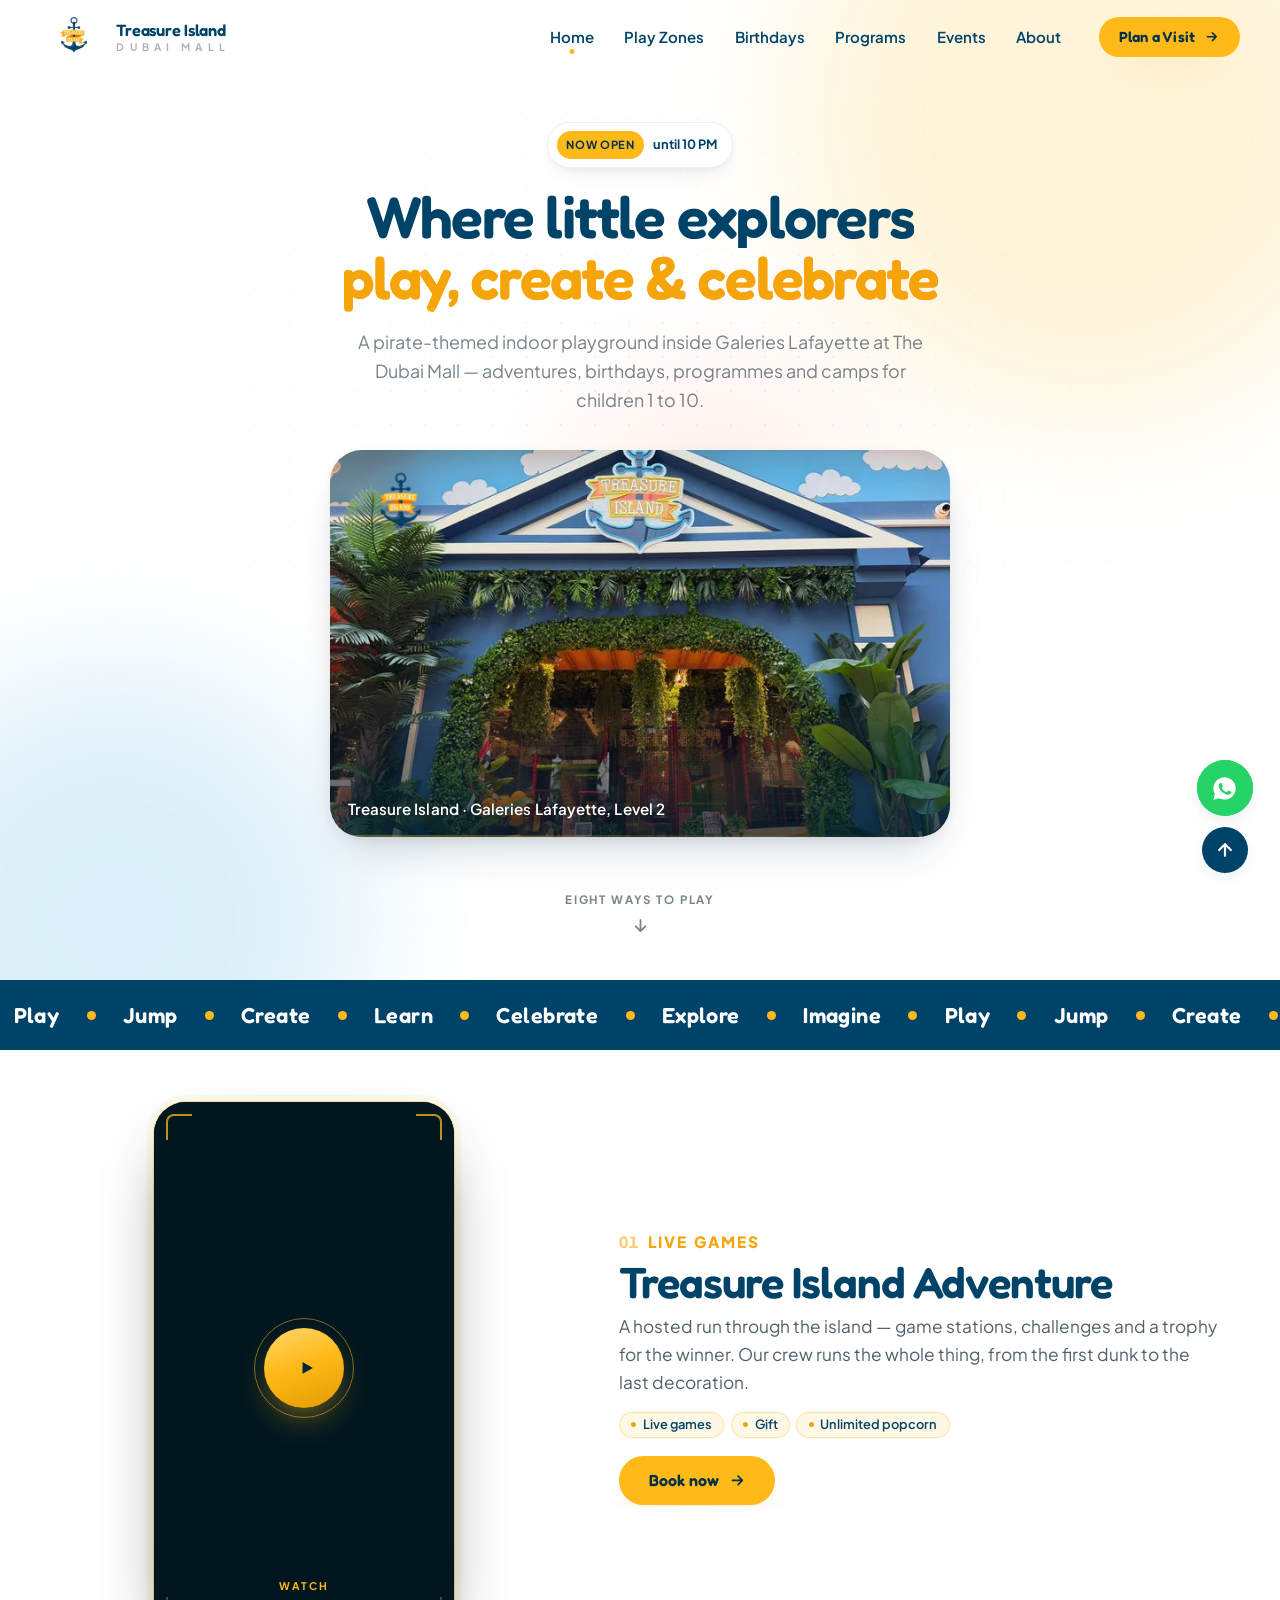
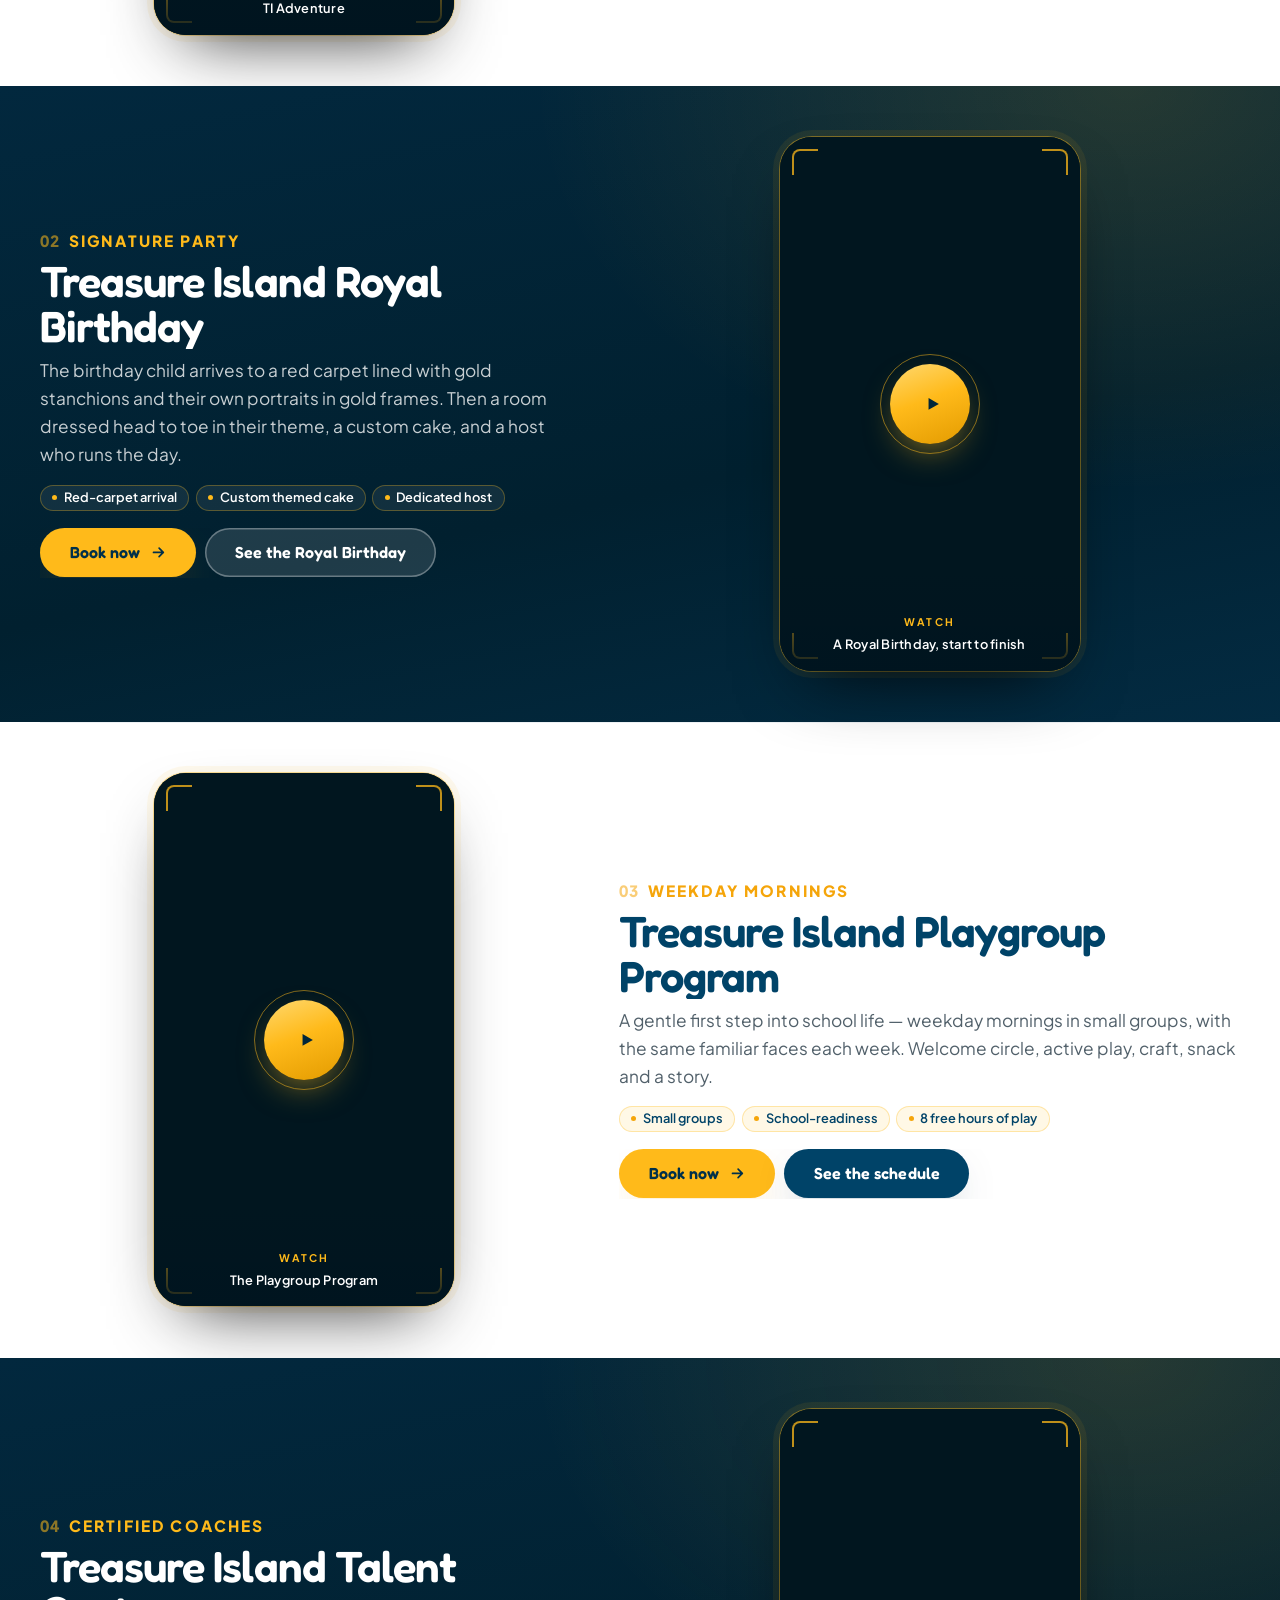
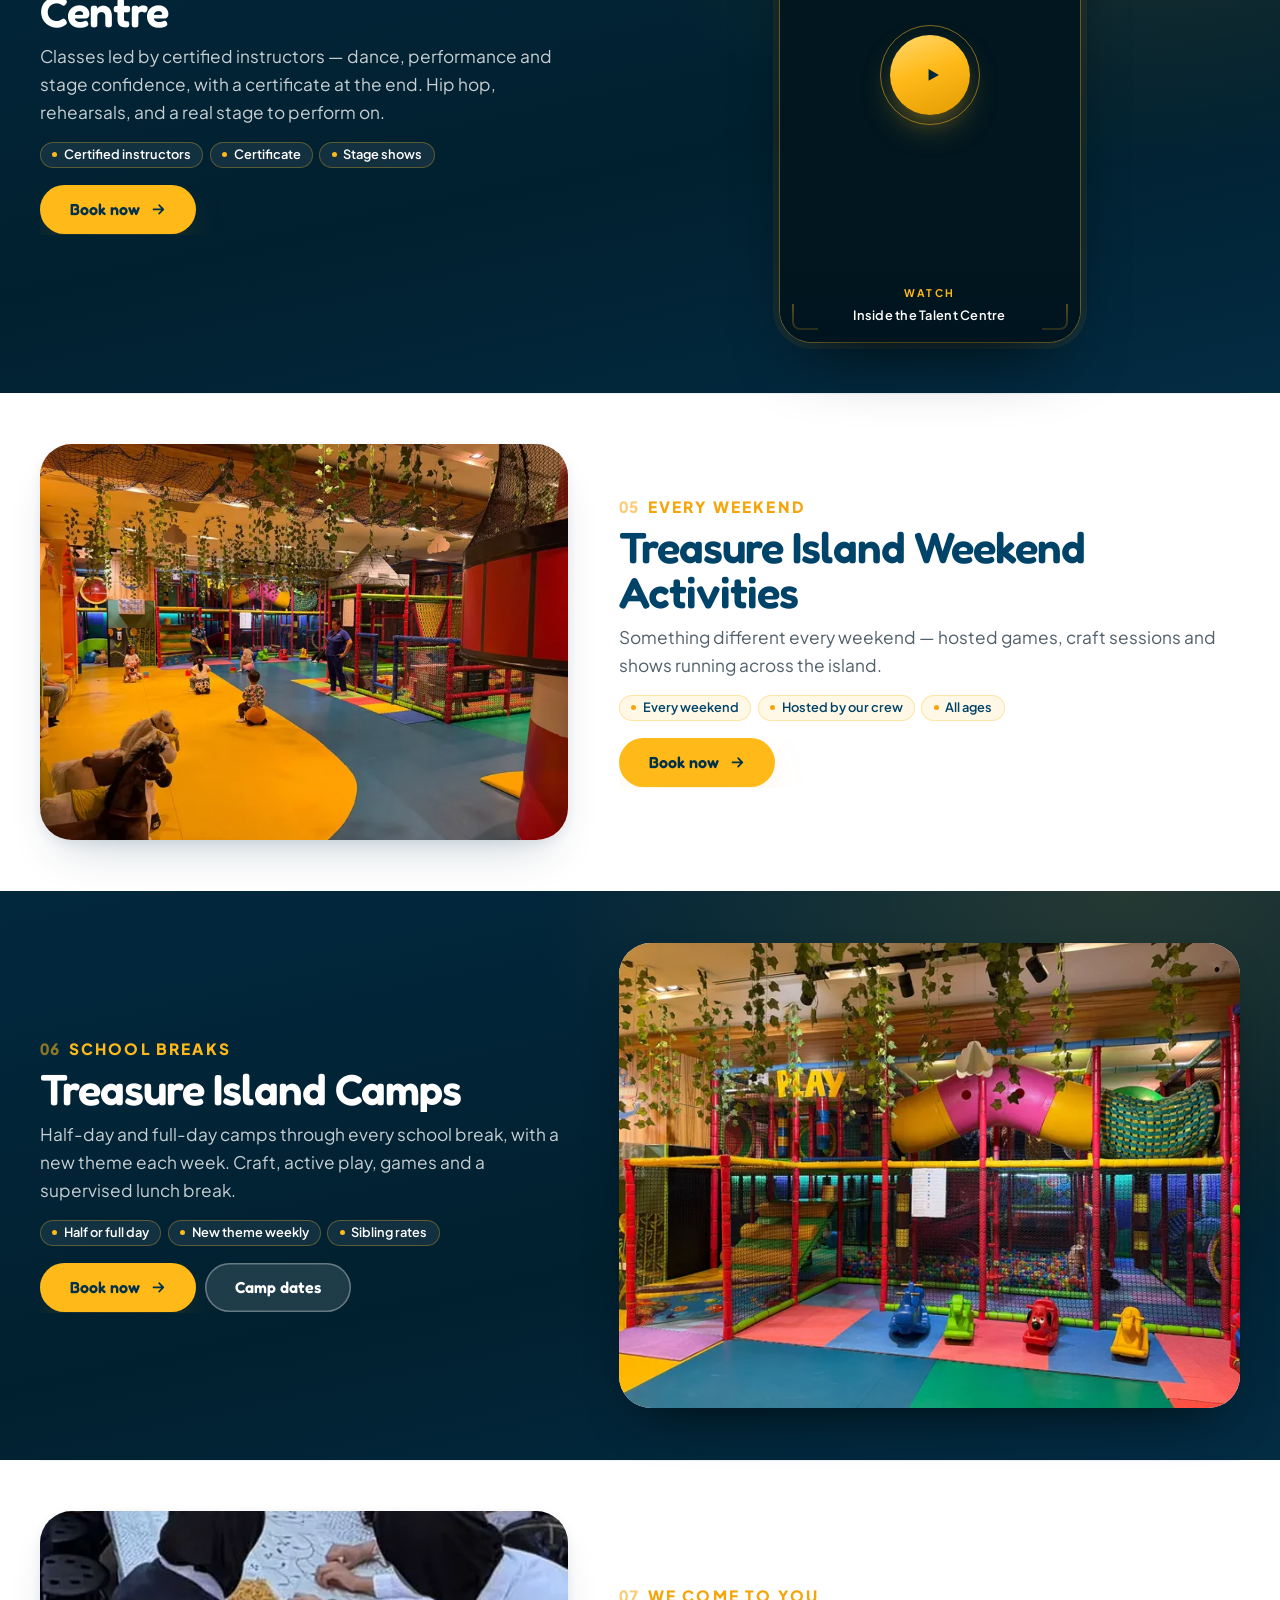
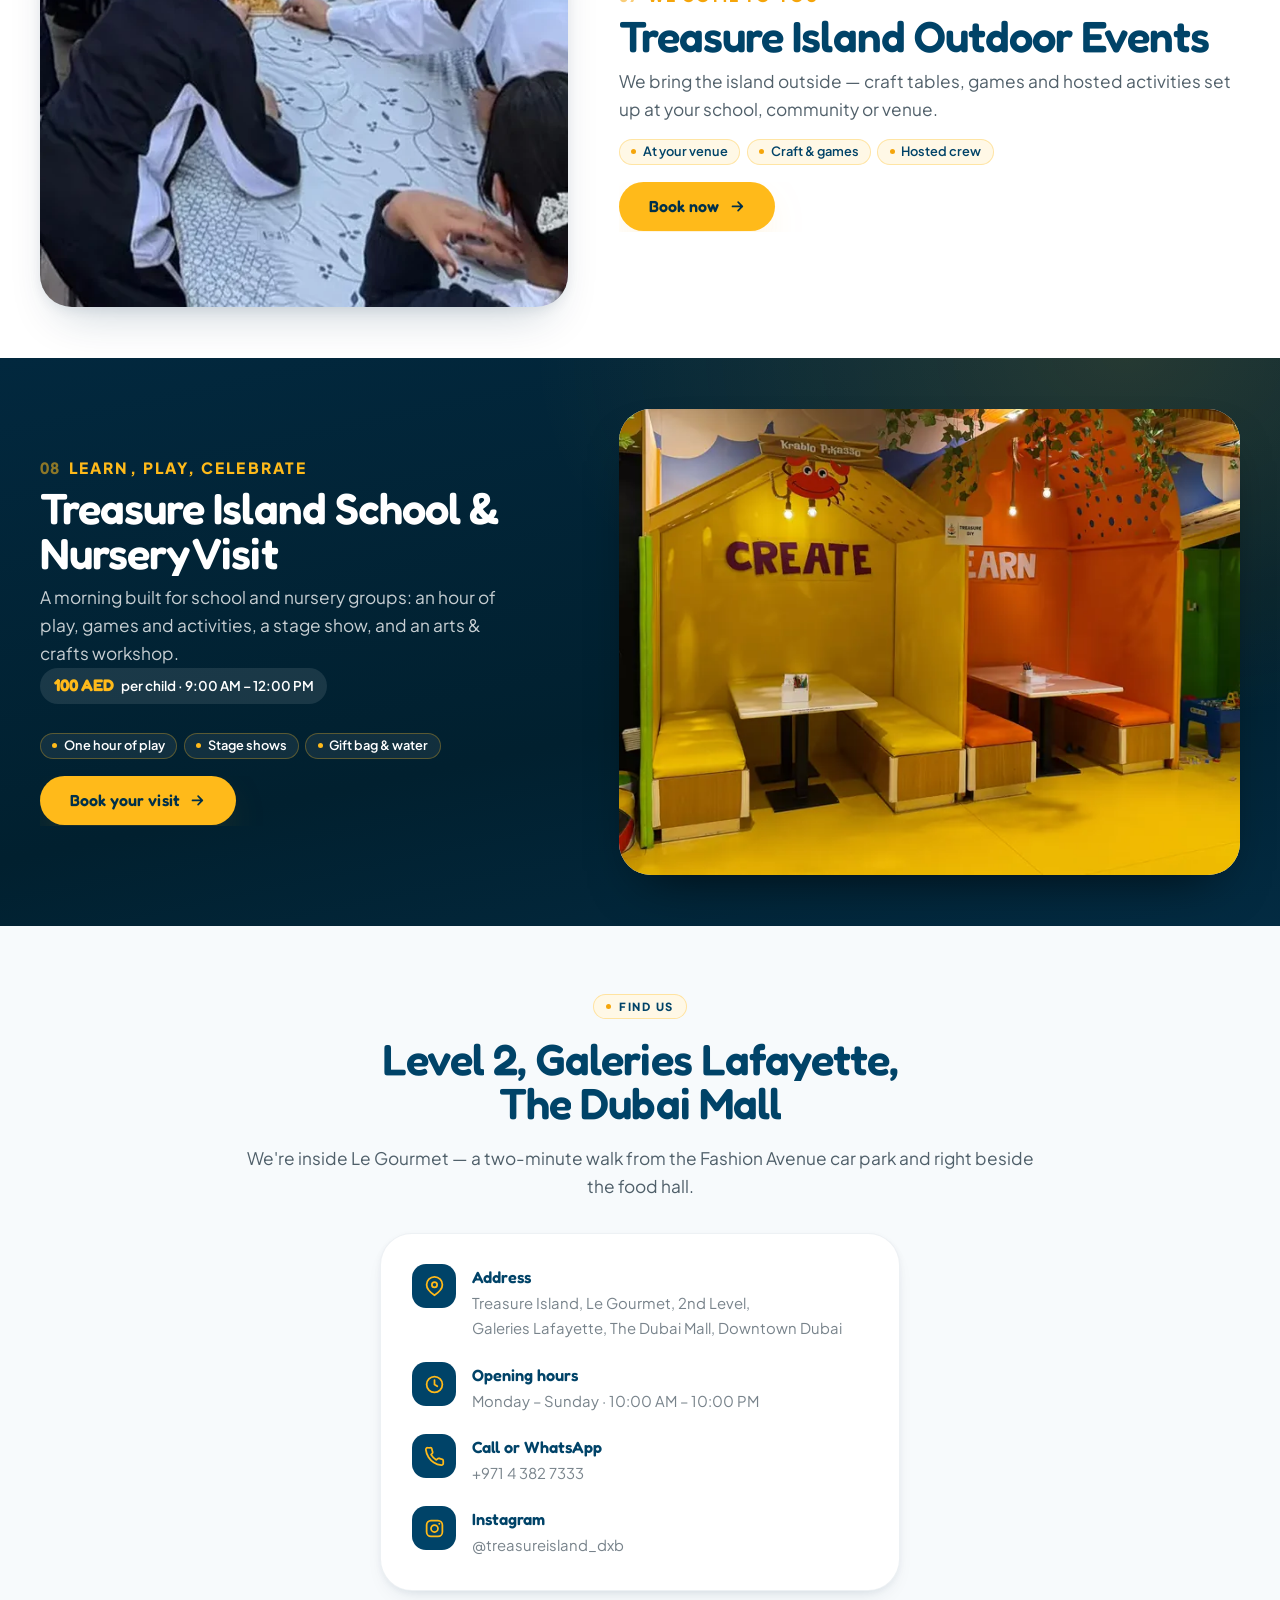
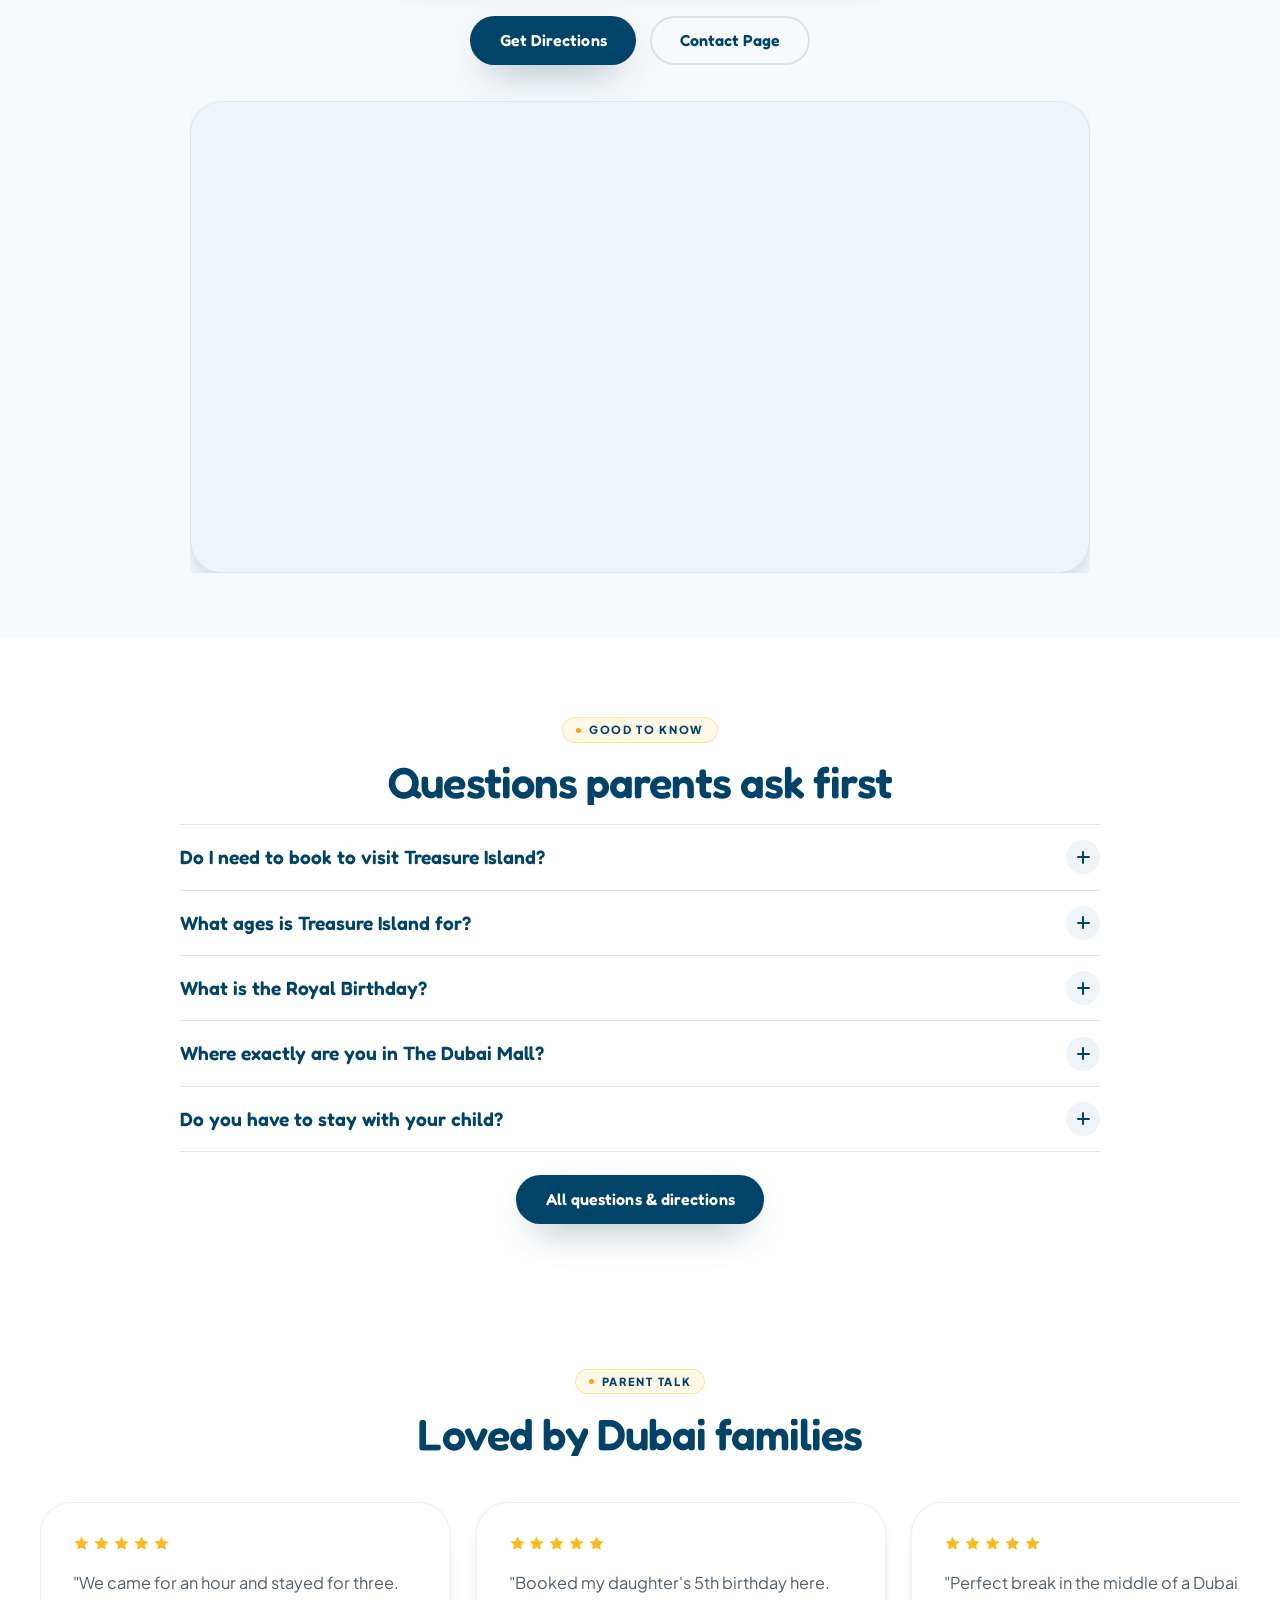
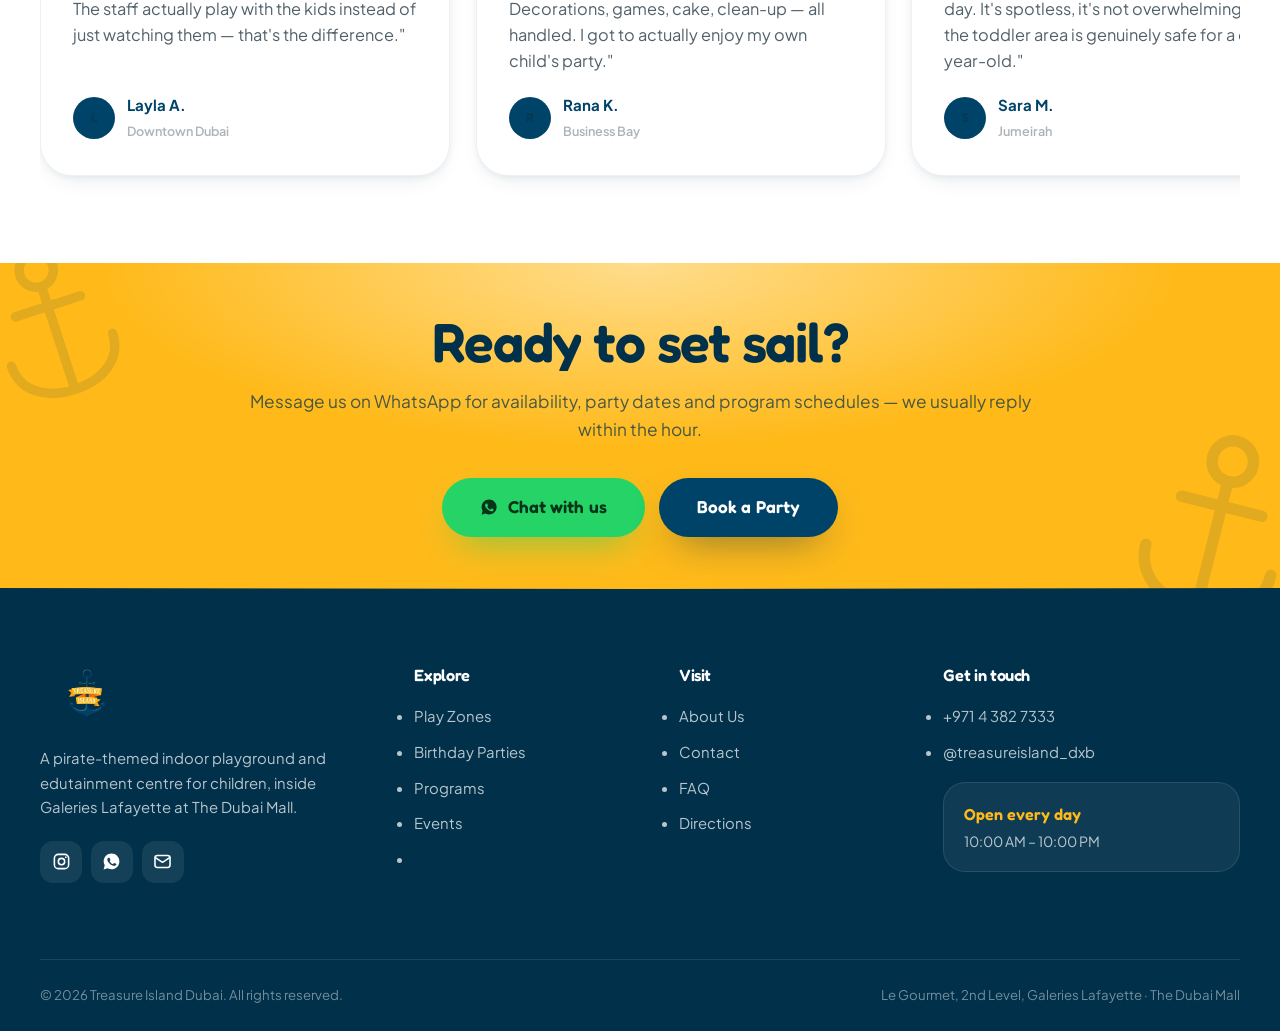
==== commit 76a21cbf: "Make the section labels read as centred FIND US, GOOD TO KNOW and PARENT TALK all sit above centred " ====
--- a/index.html
+++ b/index.html
@@ -39,7 +39,7 @@
 <link rel="preload" as="image" href="assets/img/entrance-hero@900.webp"
       imagesrcset="assets/img/entrance-hero@500.webp 500w, assets/img/entrance-hero@700.webp 700w, assets/img/entrance-hero@900.webp 900w, assets/img/entrance-hero.webp 1200w"
       imagesizes="(max-width:900px) 72vw, 34.6vw" fetchpriority="high">
-<link rel="stylesheet" href="assets/css/style.css?v=8c6eca7e">
+<link rel="stylesheet" href="assets/css/style.css?v=31fcba1c">
 
 <script type="application/ld+json">
 {
--- a/assets/css/style.css
+++ b/assets/css/style.css
@@ -129,18 +129,26 @@
 @media(max-width:620px){.g-2,.g-3,.g-4{grid-template-columns:1fr}}
 
 /* ---------- 4. TEXT BITS ---------- */
+/* a small pill rather than a rule-then-text: the old 26px bar hung off the
+   left of the label, which read as off-centre wherever the head is centred */
 .eyebrow{
-  display:inline-flex;align-items:center;gap:.6rem;
-  font-family:var(--body);font-weight:800;
-  font-size:.735rem;letter-spacing:.19em;text-transform:uppercase;
-  color:var(--navy-500);
+  display:inline-flex;align-items:center;gap:.5rem;
+  padding:.44rem .84rem;border-radius:var(--r-pill);
+  background:var(--gold-50);box-shadow:inset 0 0 0 1px rgba(255,186,26,.34);
+  font-family:var(--body);font-weight:800;line-height:1;
+  font-size:.7rem;letter-spacing:.15em;text-transform:uppercase;
+  color:var(--navy);
 }
 .eyebrow::before{
-  content:"";width:26px;height:2px;border-radius:2px;
-  background:linear-gradient(90deg,var(--gold),var(--coral));
+  content:"";width:5px;height:5px;border-radius:50%;
+  background:var(--gold-600);flex:none;
 }
 .eyebrow--center{justify-content:center}
-.eyebrow--light{color:var(--gold)}
+.eyebrow--light{
+  background:rgba(255,255,255,.08);box-shadow:inset 0 0 0 1px rgba(255,186,26,.32);
+  color:#fff;
+}
+.eyebrow--light::before{background:var(--gold)}
 .lead{font-size:var(--fs-lead);color:var(--ink-70);line-height:1.62;max-width:62ch}
 .section--navy .lead{color:rgba(255,255,255,.78)}
 .muted{color:var(--ink-55)}
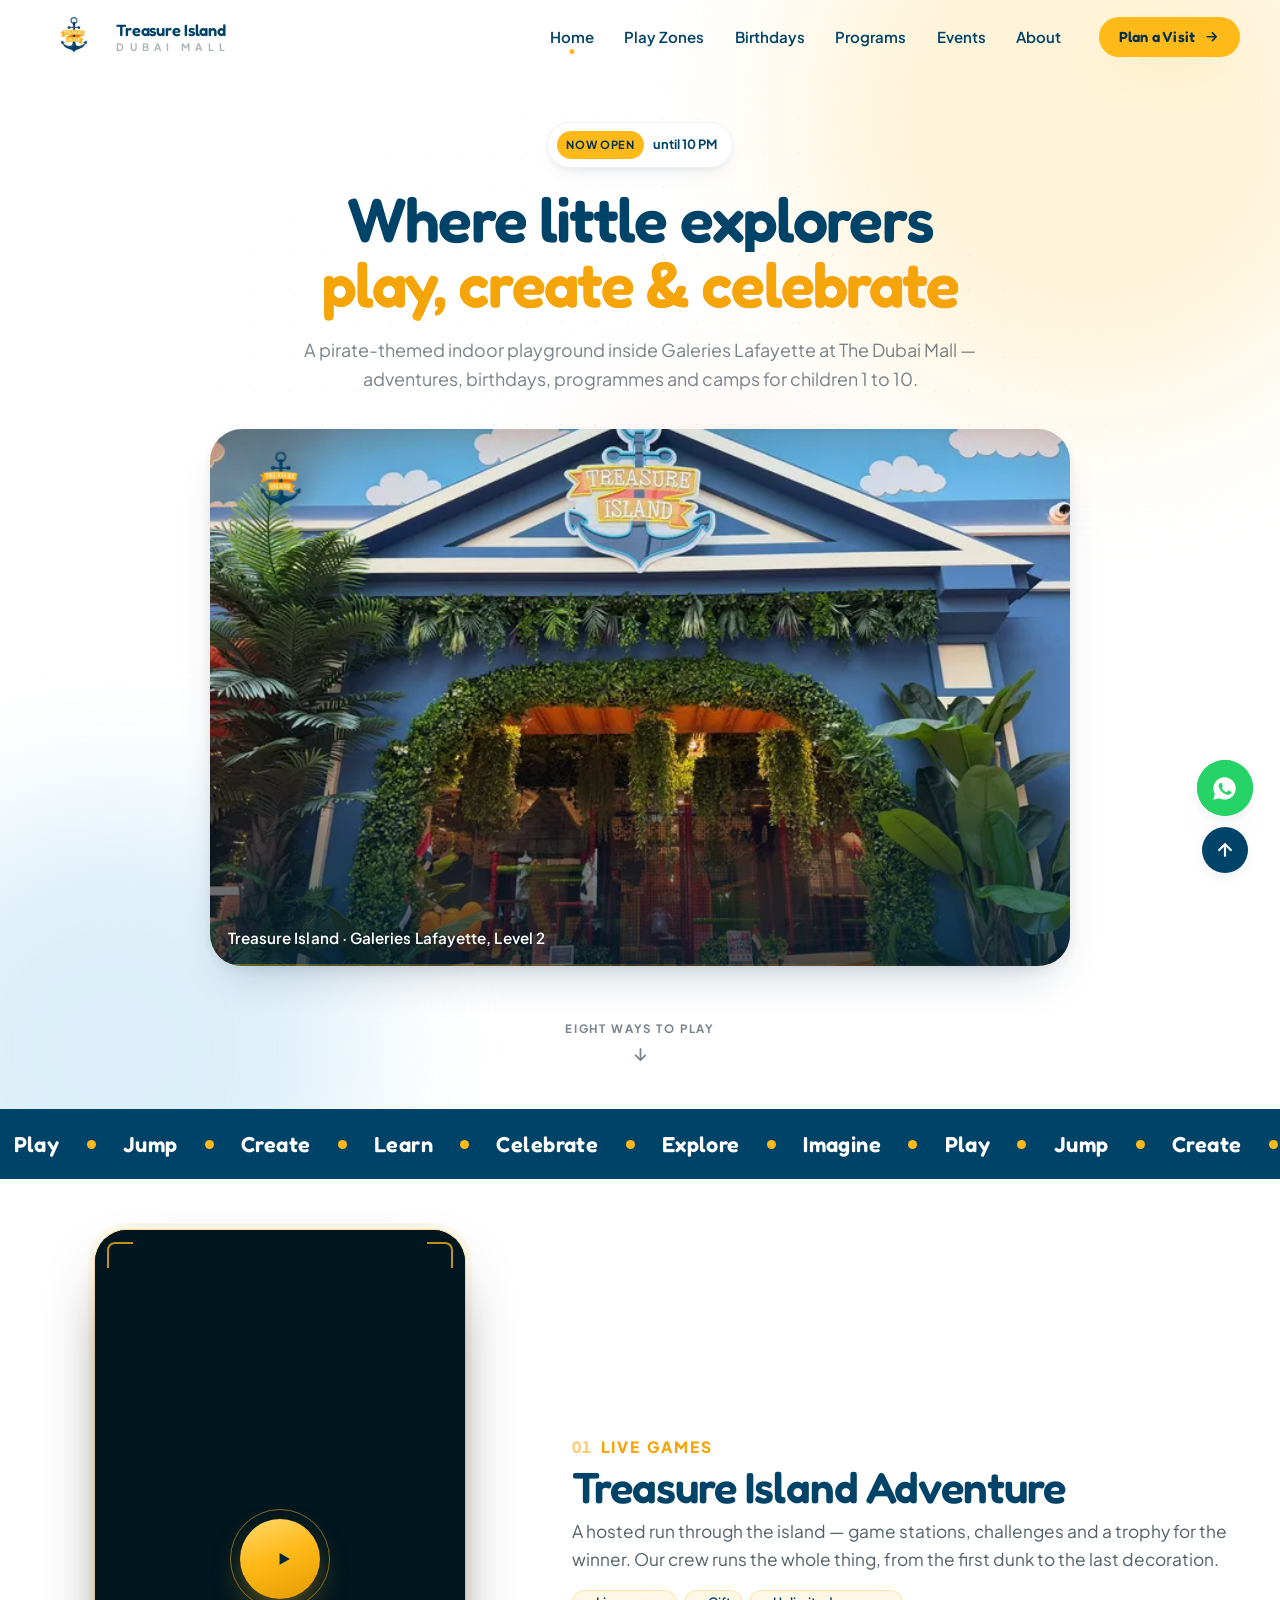
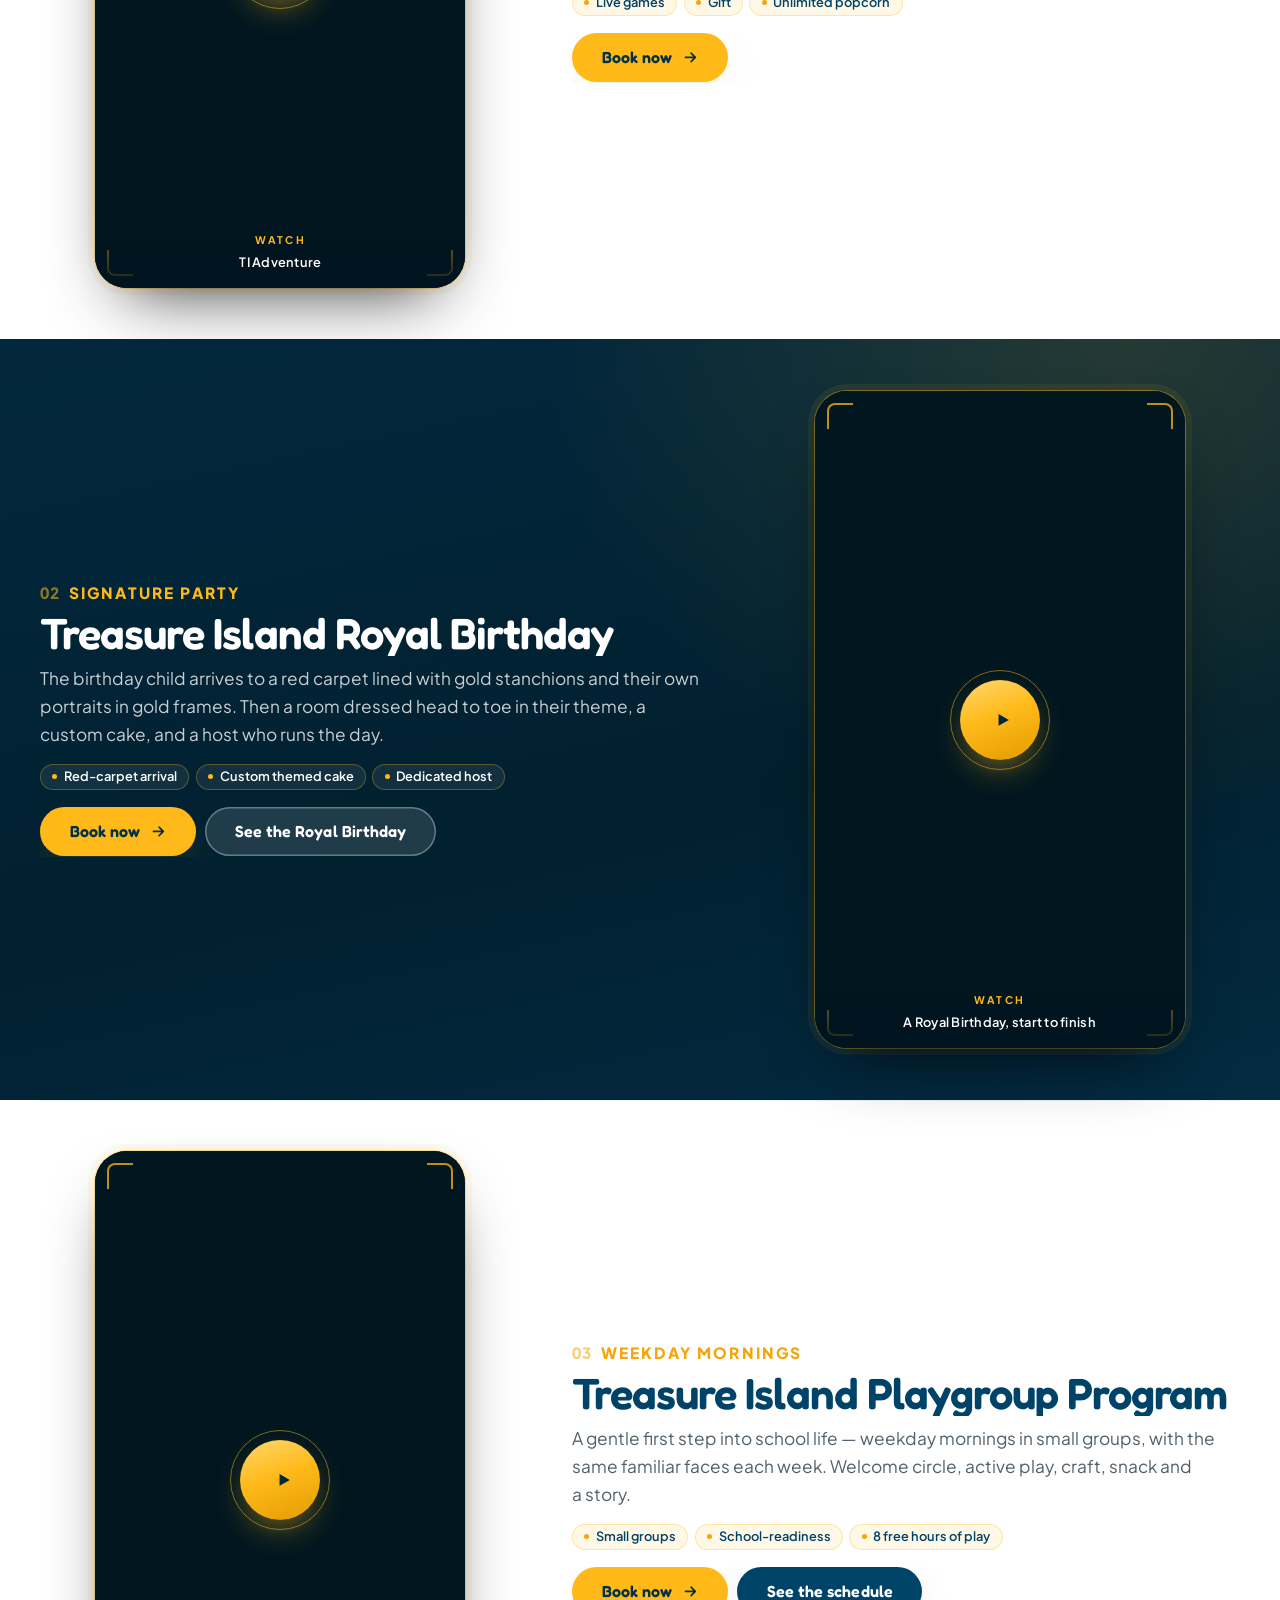
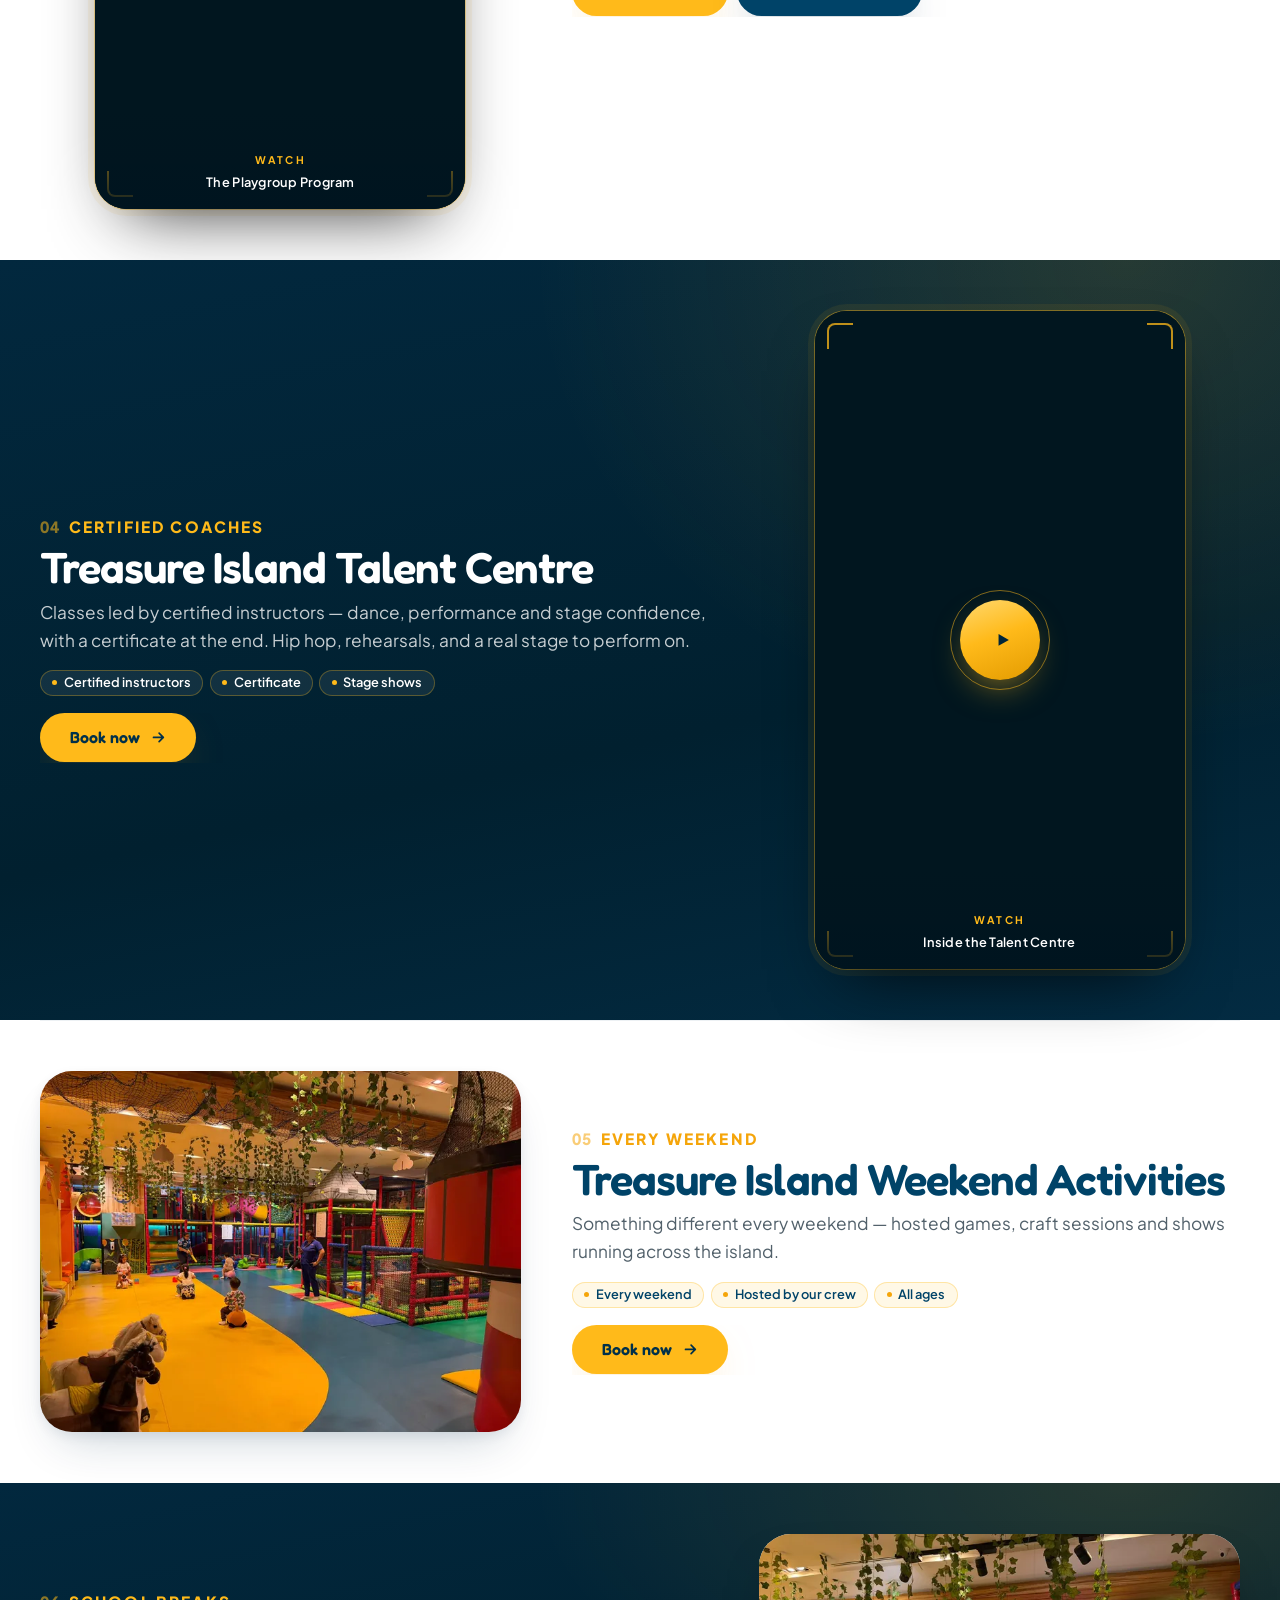
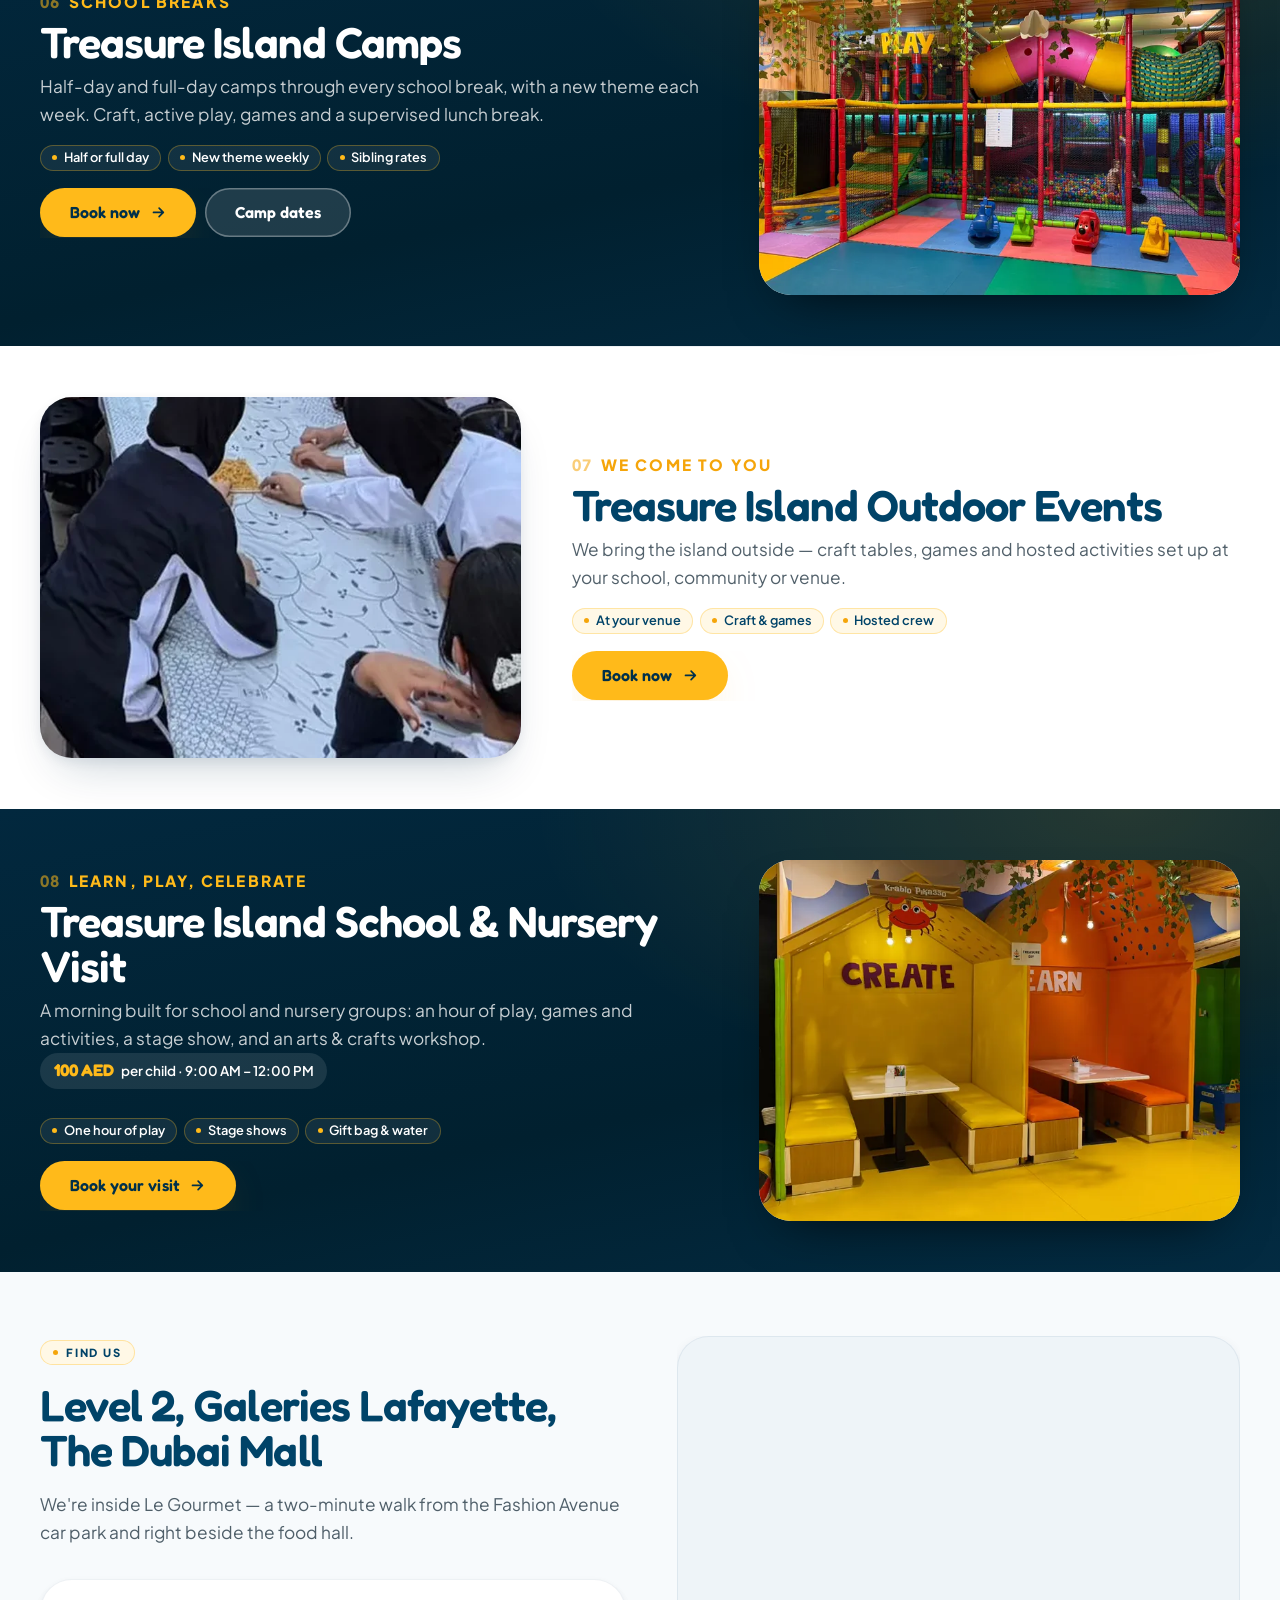
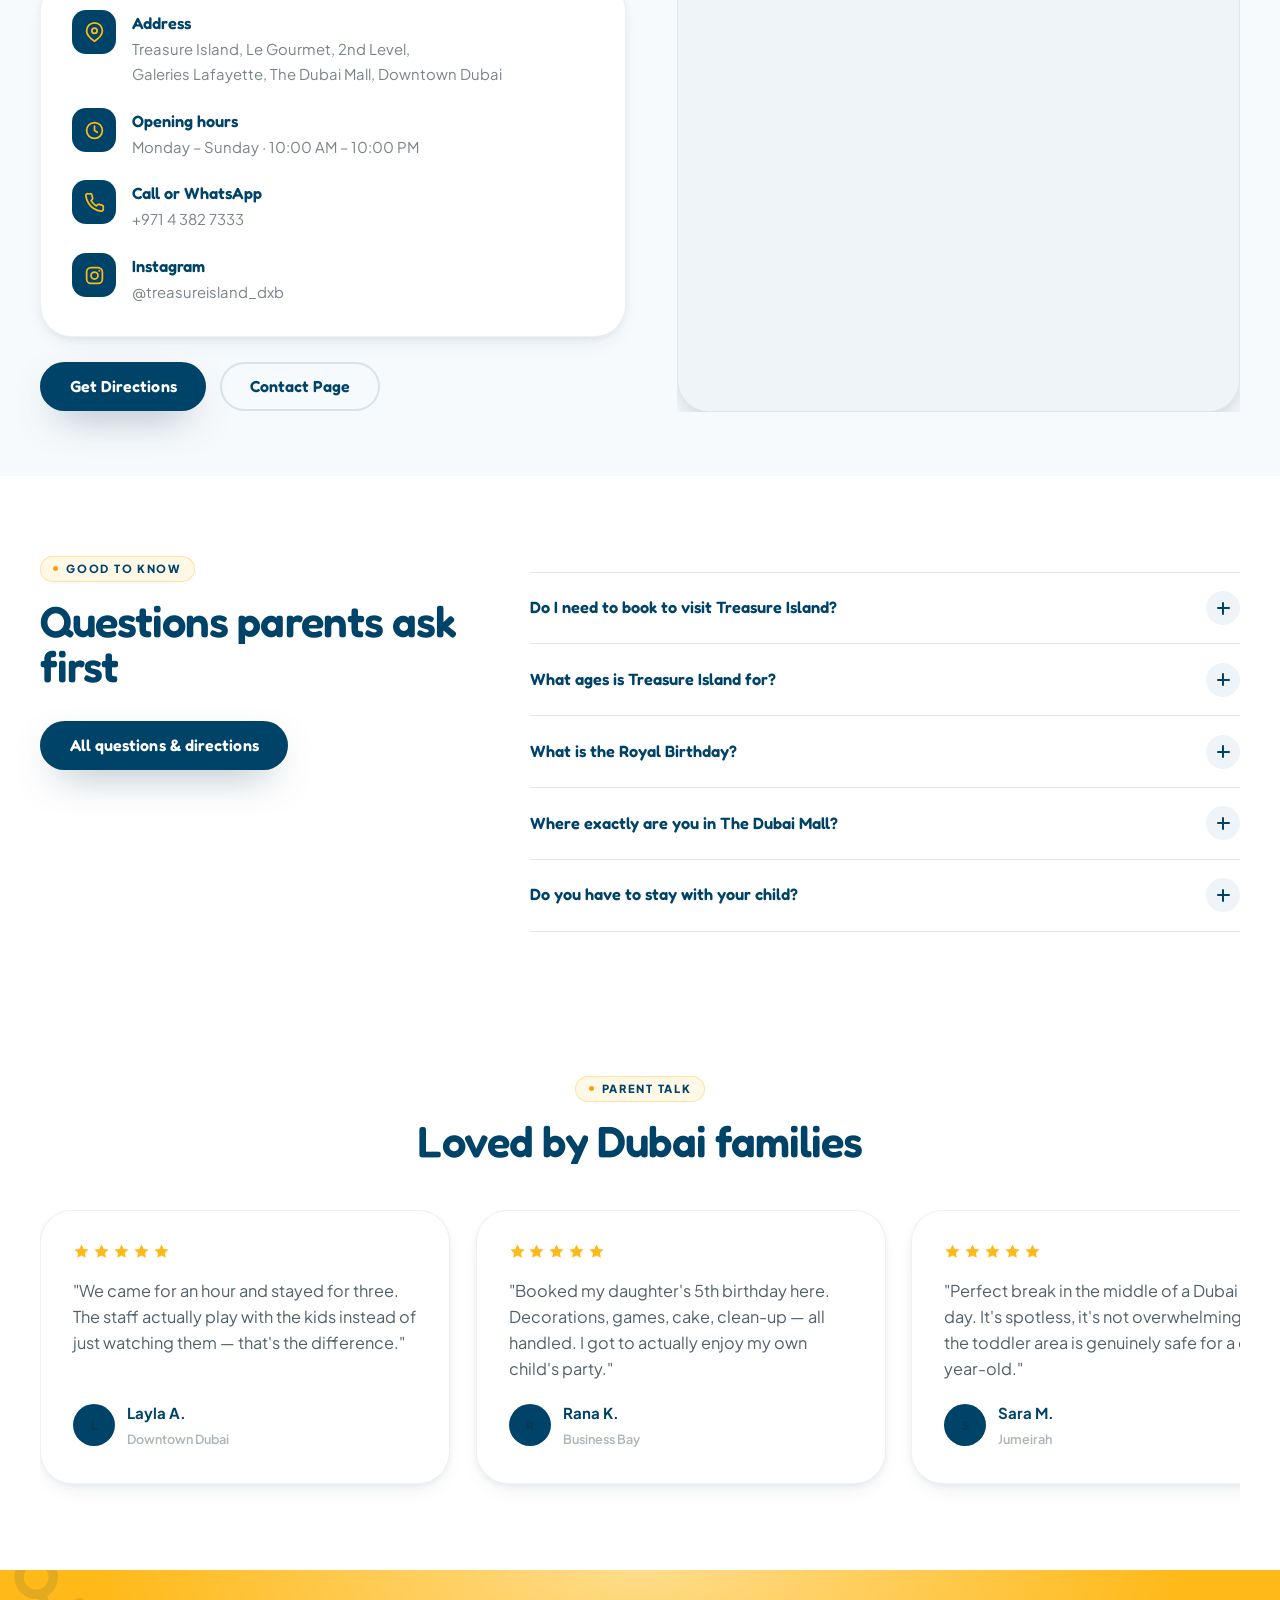
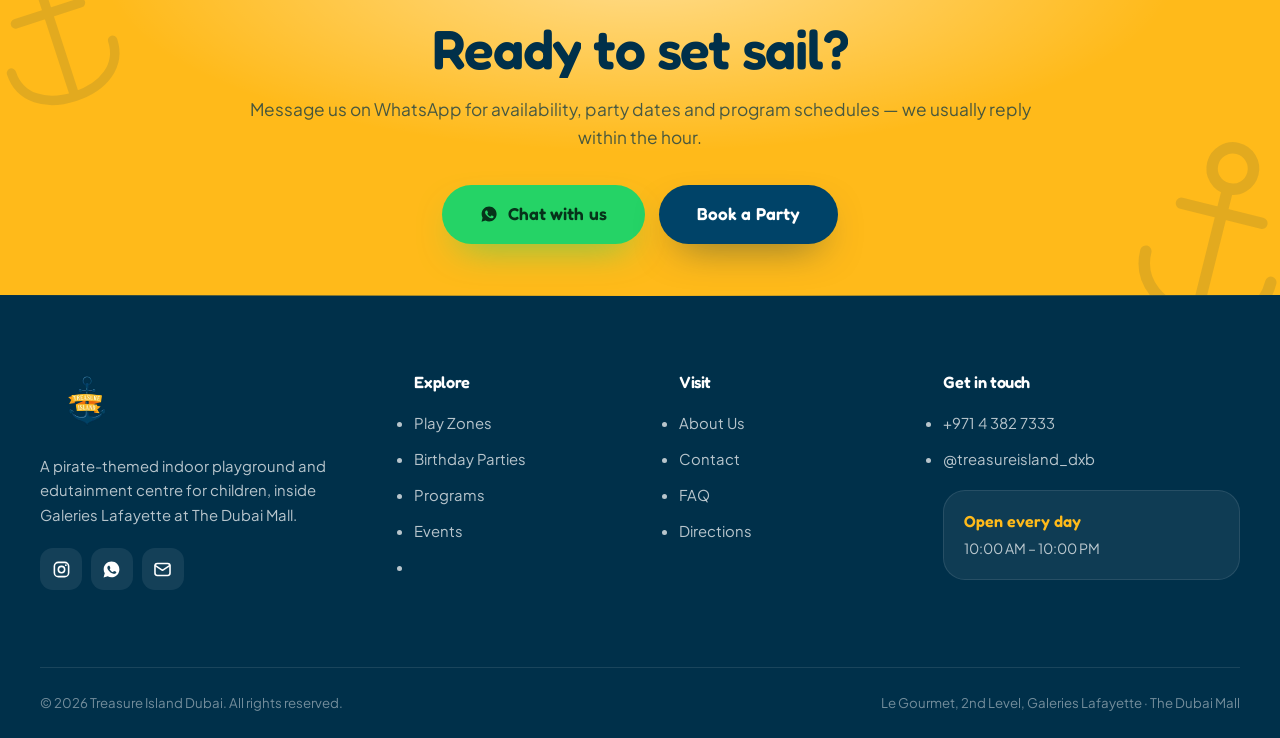
==== commit ded3d4ca: "Fill the page on a laptop, without touching mobile Everything is inside @media(min-width:1024px), so" ====
--- a/index.html
+++ b/index.html
@@ -39,7 +39,7 @@
 <link rel="preload" as="image" href="assets/img/entrance-hero@900.webp"
       imagesrcset="assets/img/entrance-hero@500.webp 500w, assets/img/entrance-hero@700.webp 700w, assets/img/entrance-hero@900.webp 900w, assets/img/entrance-hero.webp 1200w"
       imagesizes="(max-width:900px) 72vw, 34.6vw" fetchpriority="high">
-<link rel="stylesheet" href="assets/css/style.css?v=31fcba1c">
+<link rel="stylesheet" href="assets/css/style.css?v=0f528ade">
 
 <script type="application/ld+json">
 {
@@ -847,7 +847,7 @@
 </section>
 
 <!-- ============ FAQ ============ -->
-<section class="section section--tight" id="faq" aria-labelledby="faq-h">
+<section class="section section--tight faq--split" id="faq" aria-labelledby="faq-h">
   <div class="shell">
     <div class="sec-head sec-head--center">
       <span class="eyebrow eyebrow--center">Good to know</span>
--- a/assets/css/style.css
+++ b/assets/css/style.css
@@ -1969,3 +1969,70 @@
   76%{transform:translateY(5px);opacity:1}
 }
 @media(prefers-reduced-motion:reduce){.hero-cue svg{animation:none;opacity:.7}}
+
+/* ---------- 46. LAPTOP & DESKTOP DENSITY ----------
+   Everything below is gated at min-width:1024px, so phones and tablets keep
+   exactly the layout they have. The page was designed mobile-first and then
+   stretched, which left four separate pockets of dead space on a laptop:
+   an undersized hero photo, portrait videos capped at 260px inside a 560px
+   column, a location block forced into one centred column, and a full-width
+   FAQ of very thin rows. Each is addressed in place.                       */
+@media(min-width:1024px){
+
+  /* -- hero: the photo was 620px inside a 1280px shell -- */
+  .hero-show{max-width:860px}
+  .hero--center h1{font-size:clamp(2.9rem,4.9vw,4.6rem)}
+  .hero--center .lead{max-width:58ch;font-size:1.12rem}
+
+  /* -- service blocks: give the media real size and rebalance the columns -- */
+  .svc-inner{
+    grid-template-columns:minmax(0,.72fr) minmax(0,1fr);
+    /* column-gap only: the shorthand would reset the base row-gap:0 and open
+       a 58px hole between the heading and the paragraph */
+    column-gap:clamp(2rem,4vw,4rem);
+    row-gap:0;
+  }
+  .svc-block--rev .svc-inner{grid-template-columns:minmax(0,1fr) minmax(0,.72fr)}
+  .svc-media--film{width:min(100%,370px)}
+  .svc-block:not(.svc-block--film) .svc-figure{aspect-ratio:5/4}
+  .svc-body .lead,.svc-rest .lead{max-width:54ch}
+
+  /* -- location: back to two columns, map fills the full height of the row -- */
+  #visit .contact-grid{
+    grid-template-columns:1.02fr .98fr;
+    align-items:stretch;text-align:left;
+    gap:clamp(2rem,4vw,3.5rem);
+  }
+  #visit .sec-head,#visit .sec-head .lead{margin-inline:0}
+  #visit .info-card{max-width:none;margin-inline:0}
+  #visit .btn-row{justify-content:flex-start}
+  #visit .map-wrap{
+    max-width:none;margin:0;width:100%;
+    aspect-ratio:auto;height:100%;min-height:100%;
+  }
+  #visit .map-wrap iframe{height:100%;min-height:520px}
+
+  /* -- FAQ: heading and its button on the left, questions filling the right,
+        instead of a thin full-width stack of rows -- */
+  .faq--split .shell{
+    display:grid;grid-template-columns:minmax(0,.6fr) minmax(0,1fr);
+    grid-template-rows:auto 1fr;
+    column-gap:clamp(2.5rem,5vw,4.5rem);row-gap:0;align-items:start;
+  }
+  .faq--split .sec-head{grid-column:1;grid-row:1;text-align:left;margin:0;max-width:none}
+  .faq--split .sec-head .eyebrow{justify-content:flex-start}
+  .faq--split .sec-head .lead{margin-inline:0}
+  .faq--split .acc{grid-column:2;grid-row:1 / span 2;margin-top:0 !important;border-top:0}
+  .faq--split .acc-item:first-child{border-top:1px solid var(--line)}
+  .faq--split .acc-q{font-size:1.02rem;padding-block:1.15rem}
+  /* the button lives in a bare centred <p>, so it needs placing and unsetting */
+  .faq--split .shell > p{
+    grid-column:1;grid-row:2;align-self:start;
+    text-align:left !important;margin:1.6rem 0 0 !important;
+  }
+}
+
+/* on a large display the shell itself can afford to be wider */
+@media(min-width:1600px){
+  :root{--shell:min(1440px,100% - (var(--gut) * 2))}
+}
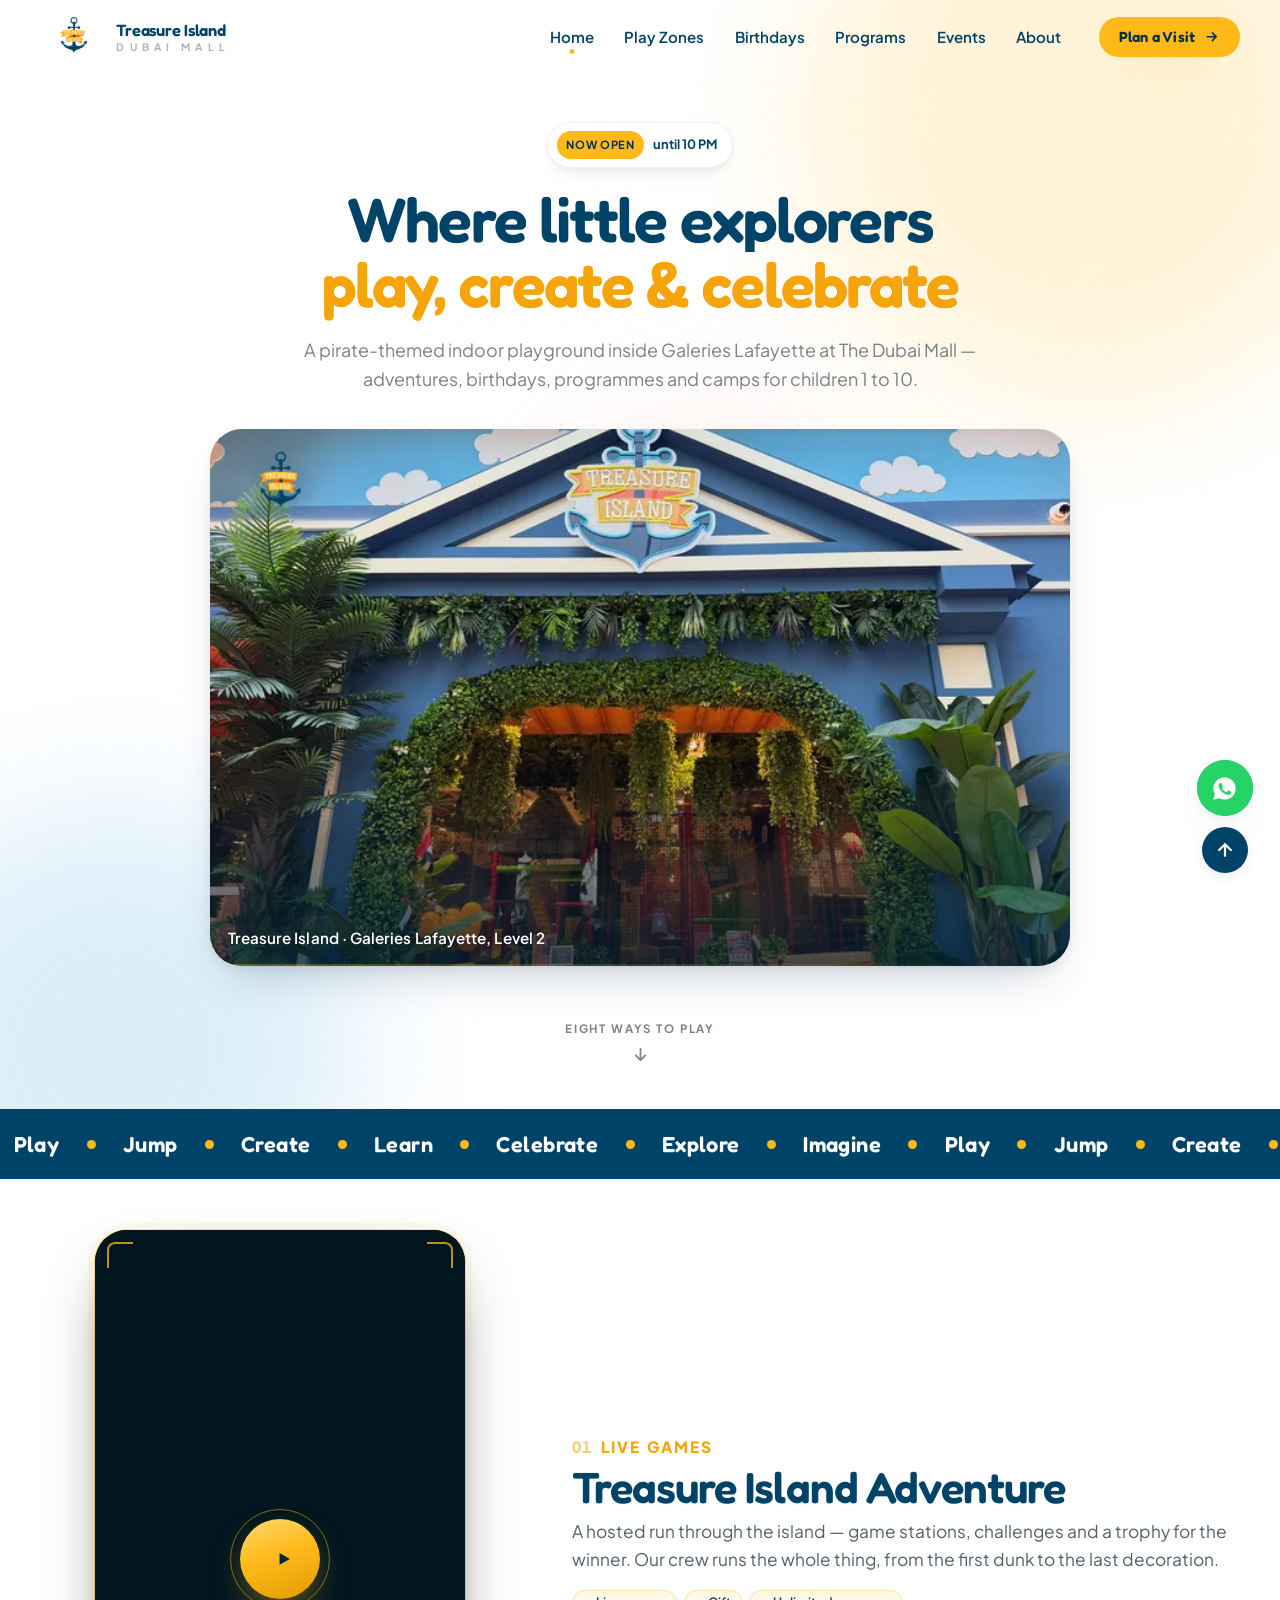
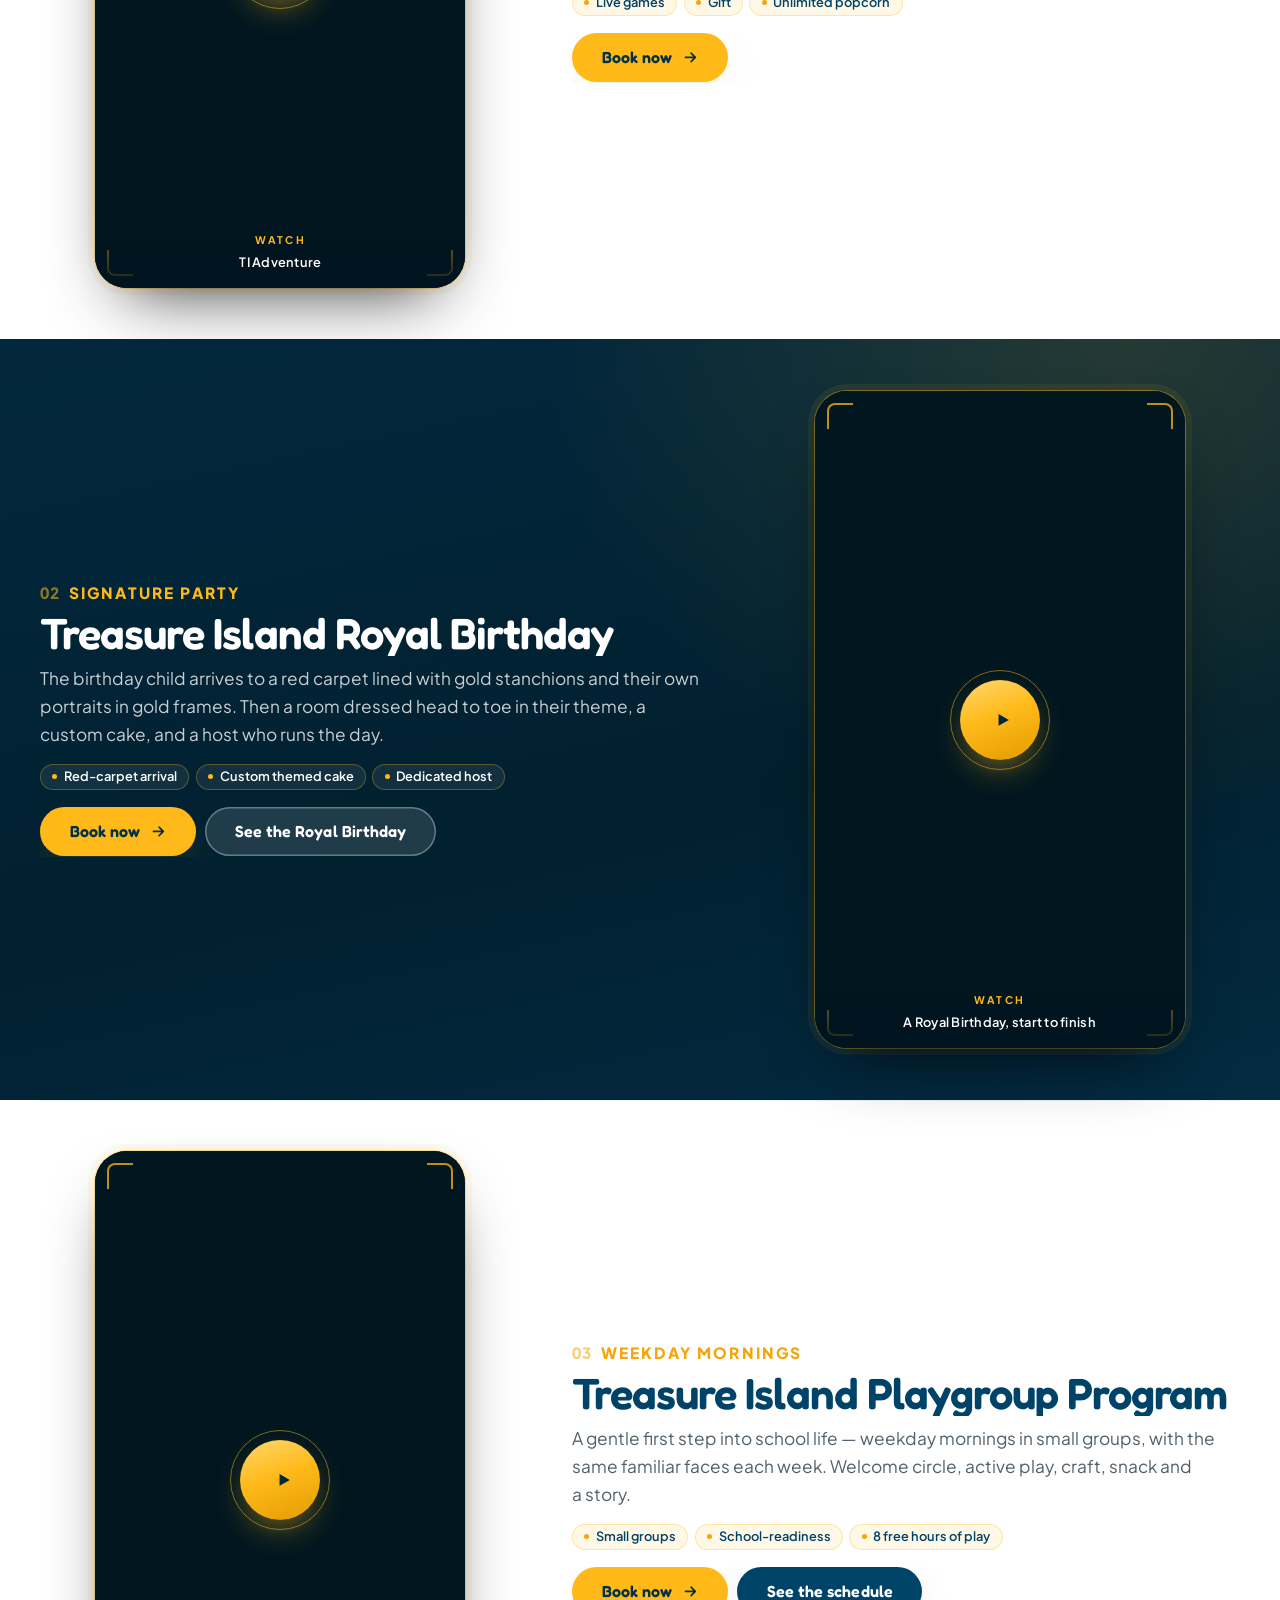
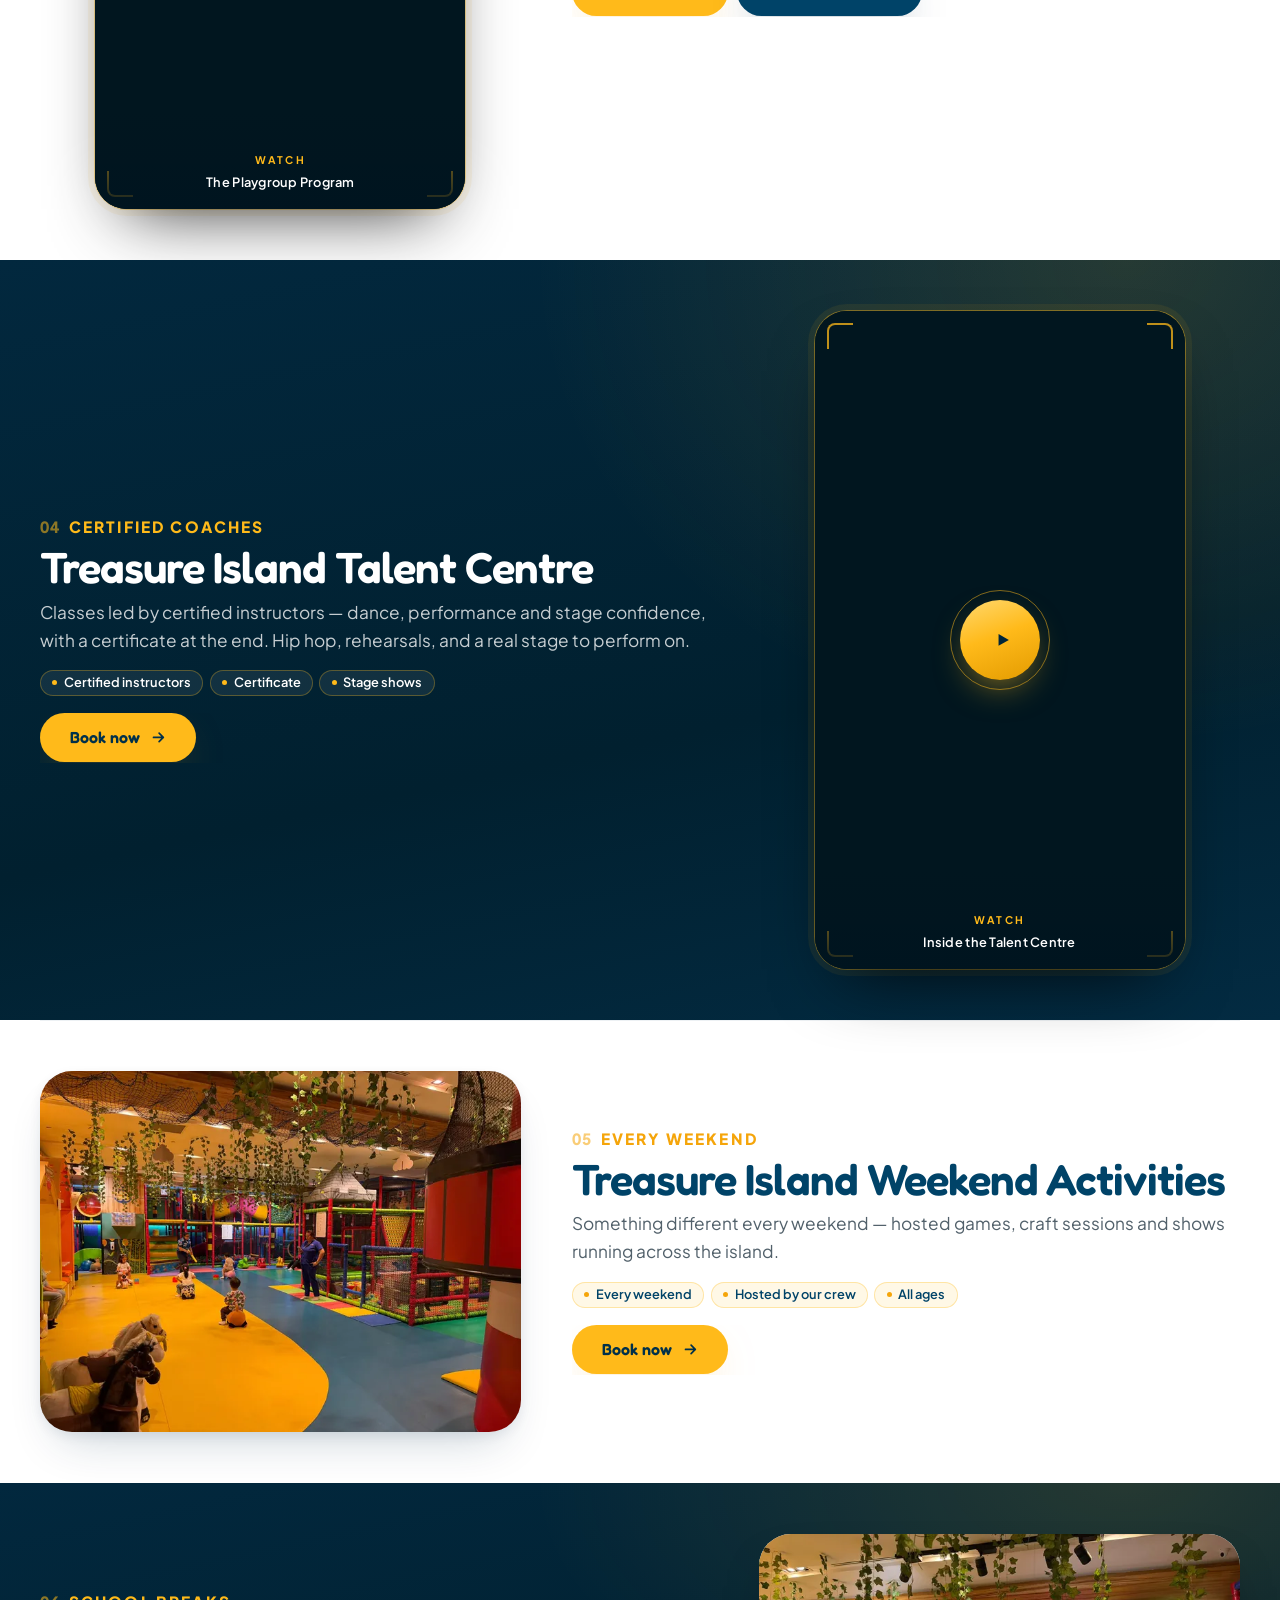
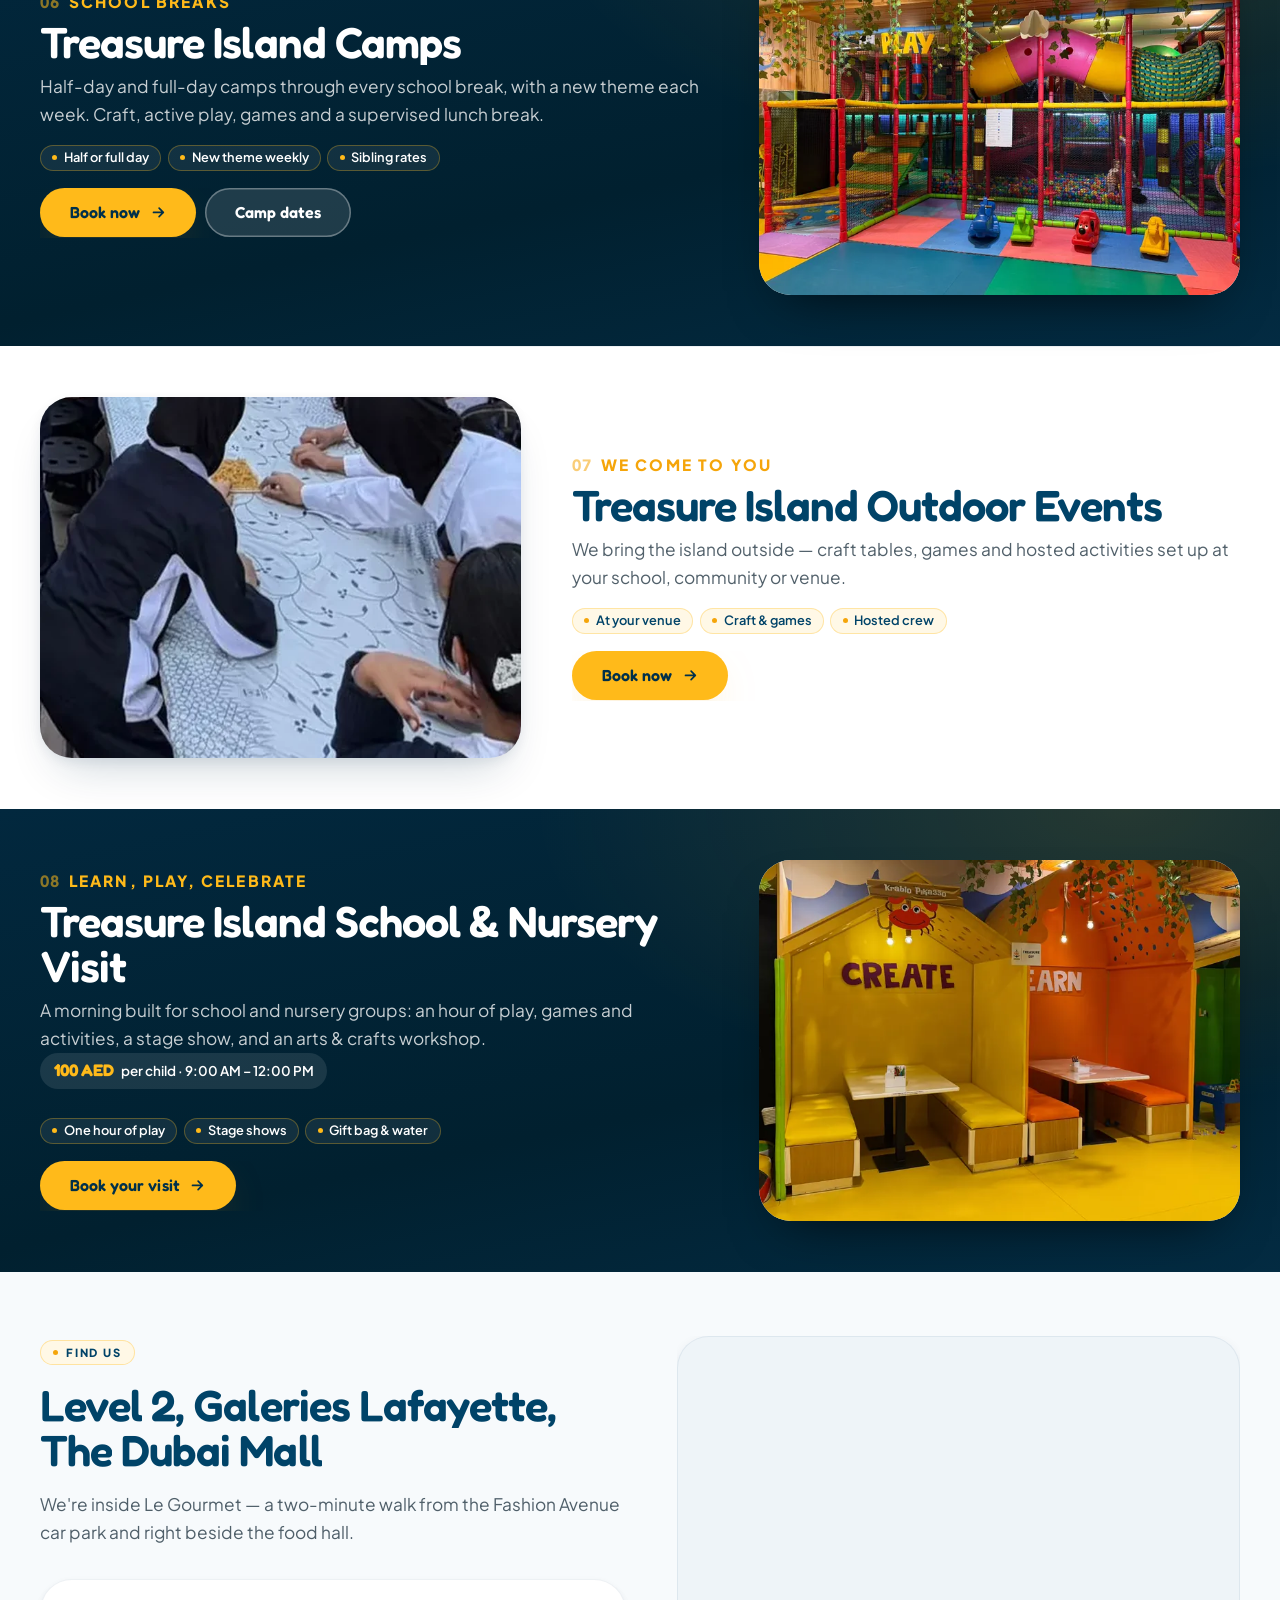
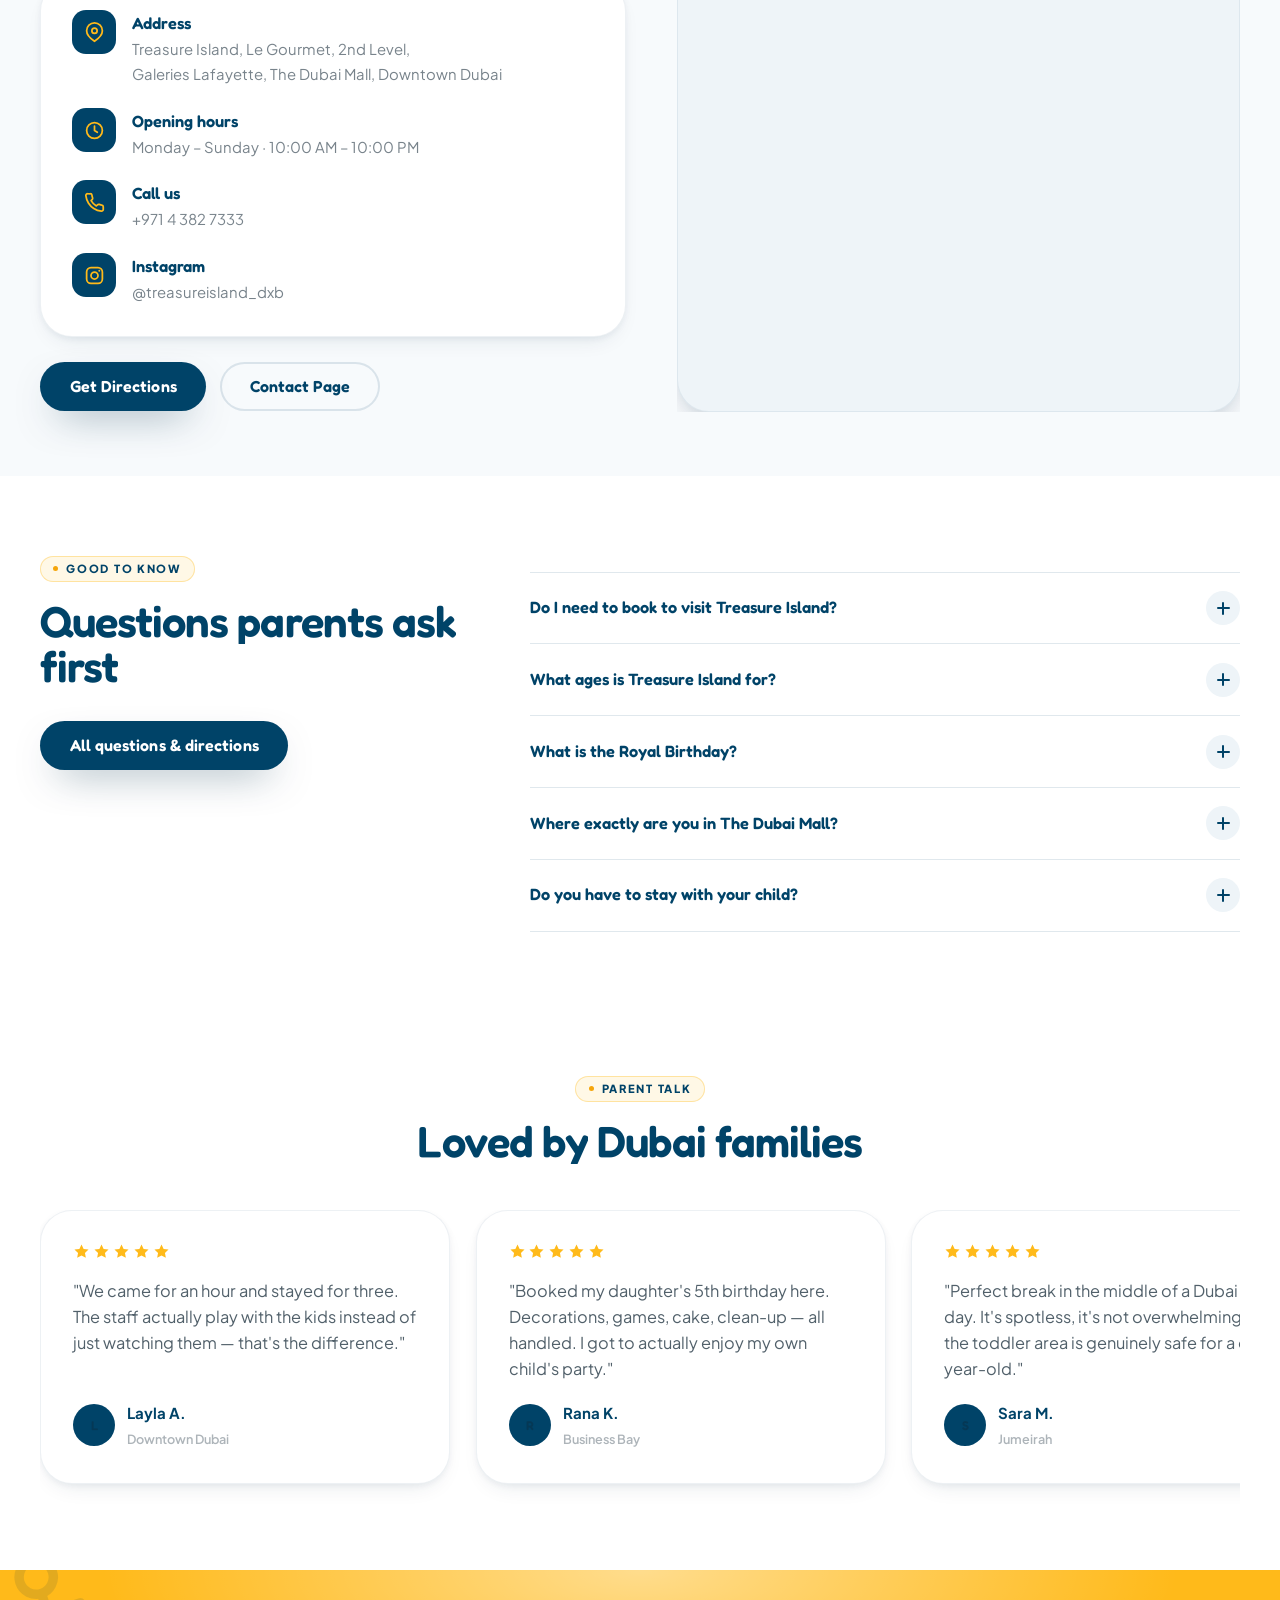
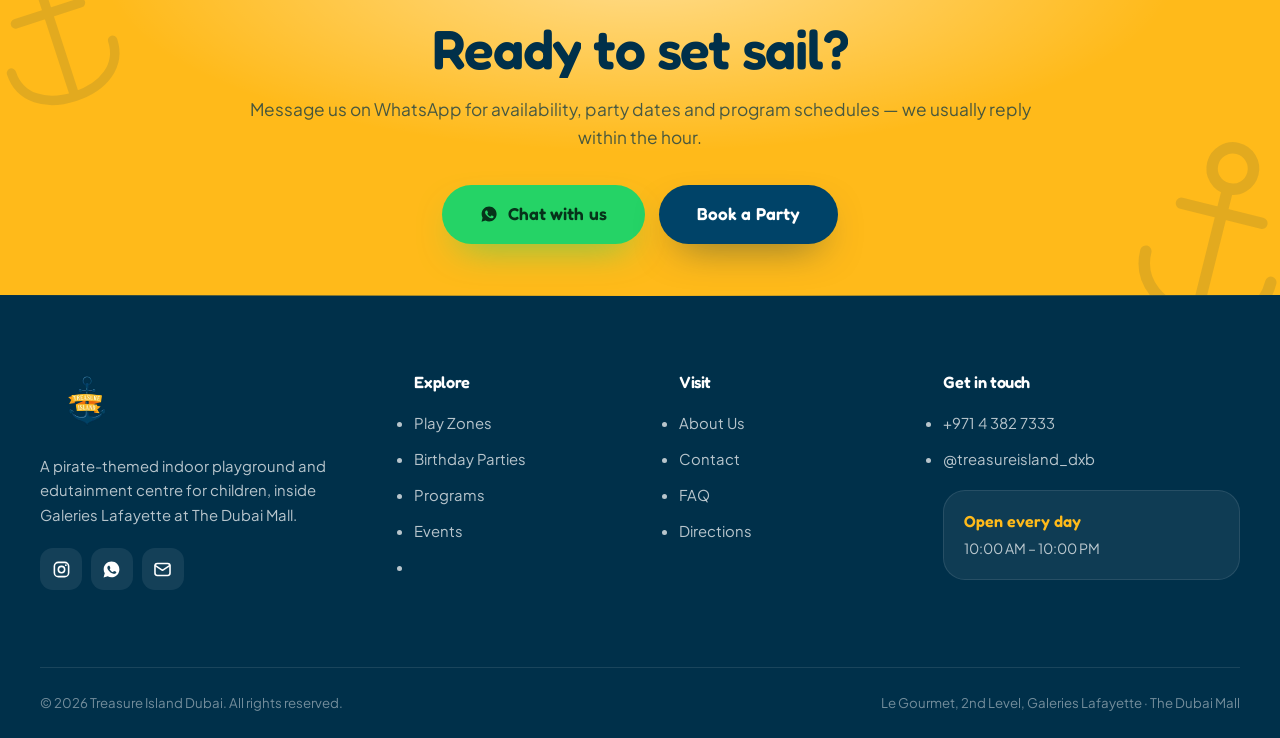
==== commit 0469dc0e: "Route WhatsApp to the account that actually has WhatsApp The landline is not registered on WhatsApp," ====
--- a/index.html
+++ b/index.html
@@ -61,6 +61,16 @@
      "@type": "ContactPoint",
      "telephone": "+97143827333",
      "contactType": "customer service",
+     "areaServed": "AE",
+     "availableLanguage": [
+      "English",
+      "Arabic"
+     ]
+    },
+    {
+     "@type": "ContactPoint",
+     "telephone": "+971504738452",
+     "contactType": "reservations",
      "areaServed": "AE",
      "availableLanguage": [
       "English",
@@ -431,7 +441,7 @@
   </nav>
   <div class="drawer-foot">
     <div class="btn-row">
-      <a class="btn btn--gold" href="https://wa.me/97143827333?text=Hello%20Treasure%20Island%2C%0A%0AI%27d%20like%20to%20know%20more%20about%20Treasure%20Island%20at%20The%20Dubai%20Mall.%0A%0A%E2%80%94%20Sent%20from%20the%20Treasure%20Island%20website" target="_blank" rel="noopener">
+      <a class="btn btn--gold" href="https://wa.me/971504738452?text=Hello%20Treasure%20Island%2C%0A%0AI%27d%20like%20to%20know%20more%20about%20Treasure%20Island%20at%20The%20Dubai%20Mall.%0A%0A%E2%80%94%20Sent%20from%20the%20Treasure%20Island%20website" target="_blank" rel="noopener">
         <svg viewBox="0 0 24 24" fill="currentColor" aria-hidden="true"><path d="M12.04 2C6.58 2 2.13 6.45 2.13 11.91c0 1.75.46 3.45 1.32 4.95L2 22l5.25-1.38a9.9 9.9 0 004.79 1.22h.01c5.46 0 9.91-4.45 9.91-9.91S17.5 2 12.04 2zm5.8 14.13c-.24.68-1.42 1.31-1.95 1.36-.5.05-.98.24-3.3-.69-2.78-1.1-4.55-3.94-4.69-4.12-.14-.19-1.12-1.49-1.12-2.84s.71-2.02.96-2.29c.25-.28.55-.35.73-.35.18 0 .37 0 .53.01.17.01.4-.06.63.48.24.57.8 1.97.87 2.11.07.14.12.31.02.5-.09.19-.14.31-.28.47-.14.17-.3.37-.42.5-.14.14-.29.29-.12.57.16.28.73 1.2 1.56 1.94 1.07.95 1.98 1.25 2.26 1.39.28.14.44.12.61-.07.17-.19.7-.82.89-1.1.18-.28.37-.23.62-.14.25.09 1.61.76 1.89.9.28.14.46.21.53.33.07.11.07.65-.17 1.33z"/></svg>
         WhatsApp Us
       </a>
@@ -570,7 +580,7 @@
         <p class="lead" data-reveal>A hosted run through the island &mdash; game stations, challenges and a trophy for the winner. Our crew runs the whole thing, from the first dunk to the last decoration.</p>
         <ul class="svc-points" data-reveal><li>Live games</li><li>Gift</li><li>Unlimited popcorn</li></ul>
         <div class="svc-cta" data-reveal>
-          <a class="btn btn--gold" href="https://wa.me/97143827333?text=Hello%20Treasure%20Island%2C%0A%0AI%27d%20like%20to%20book%20a%20Treasure%20Island%20Adventure.%0A%0A%E2%80%A2%20Child%27s%20name%20and%20age%3A%0A%E2%80%A2%20Preferred%20date%20and%20time%3A%0A%E2%80%A2%20Number%20of%20children%3A%0A%0A%E2%80%94%20Sent%20from%20the%20Treasure%20Island%20website%20%28Adventure%29" target="_blank" rel="noopener">Book now <svg class="i-arrow" viewBox="0 0 24 24" fill="none" stroke="currentColor" stroke-width="2.4" stroke-linecap="round" stroke-linejoin="round" aria-hidden="true"><path d="M5 12h14M13 6l6 6-6 6"/></svg></a>
+          <a class="btn btn--gold" href="https://wa.me/971504738452?text=Hello%20Treasure%20Island%2C%0A%0AI%27d%20like%20to%20book%20a%20Treasure%20Island%20Adventure.%0A%0A%E2%80%A2%20Child%27s%20name%20and%20age%3A%0A%E2%80%A2%20Preferred%20date%20and%20time%3A%0A%E2%80%A2%20Number%20of%20children%3A%0A%0A%E2%80%94%20Sent%20from%20the%20Treasure%20Island%20website%20%28Adventure%29" target="_blank" rel="noopener">Book now <svg class="i-arrow" viewBox="0 0 24 24" fill="none" stroke="currentColor" stroke-width="2.4" stroke-linecap="round" stroke-linejoin="round" aria-hidden="true"><path d="M5 12h14M13 6l6 6-6 6"/></svg></a>
           
         </div>
       </div>
@@ -609,7 +619,7 @@
         <p class="lead" data-reveal>The birthday child arrives to a red carpet lined with gold stanchions and their own portraits in gold frames. Then a room dressed head to toe in their theme, a custom cake, and a host who runs the day.</p>
         <ul class="svc-points" data-reveal><li>Red-carpet arrival</li><li>Custom themed cake</li><li>Dedicated host</li></ul>
         <div class="svc-cta" data-reveal>
-          <a class="btn btn--gold" href="https://wa.me/97143827333?text=Hello%20Treasure%20Island%2C%0A%0AI%27d%20like%20to%20book%20the%20Treasure%20Island%20Royal%20Birthday.%0A%0A%E2%80%A2%20Child%27s%20name%20and%20age%3A%0A%E2%80%A2%20Preferred%20date%20and%20time%3A%0A%E2%80%A2%20Number%20of%20children%3A%0A%E2%80%A2%20Theme%20or%20colours%3A%0A%0A%E2%80%94%20Sent%20from%20the%20Treasure%20Island%20website%20%28Royal%20Birthday%29" target="_blank" rel="noopener">Book now <svg class="i-arrow" viewBox="0 0 24 24" fill="none" stroke="currentColor" stroke-width="2.4" stroke-linecap="round" stroke-linejoin="round" aria-hidden="true"><path d="M5 12h14M13 6l6 6-6 6"/></svg></a>
+          <a class="btn btn--gold" href="https://wa.me/971504738452?text=Hello%20Treasure%20Island%2C%0A%0AI%27d%20like%20to%20book%20the%20Treasure%20Island%20Royal%20Birthday.%0A%0A%E2%80%A2%20Child%27s%20name%20and%20age%3A%0A%E2%80%A2%20Preferred%20date%20and%20time%3A%0A%E2%80%A2%20Number%20of%20children%3A%0A%E2%80%A2%20Theme%20or%20colours%3A%0A%0A%E2%80%94%20Sent%20from%20the%20Treasure%20Island%20website%20%28Royal%20Birthday%29" target="_blank" rel="noopener">Book now <svg class="i-arrow" viewBox="0 0 24 24" fill="none" stroke="currentColor" stroke-width="2.4" stroke-linecap="round" stroke-linejoin="round" aria-hidden="true"><path d="M5 12h14M13 6l6 6-6 6"/></svg></a>
           <a class="btn btn--light" href="birthdays.html#royal">See the Royal Birthday</a>
         </div>
       </div>
@@ -648,7 +658,7 @@
         <p class="lead" data-reveal>A gentle first step into school life &mdash; weekday mornings in small groups, with the same familiar faces each week. Welcome circle, active play, craft, snack and a story.</p>
         <ul class="svc-points" data-reveal><li>Small groups</li><li>School-readiness</li><li>8 free hours of play</li></ul>
         <div class="svc-cta" data-reveal>
-          <a class="btn btn--gold" href="https://wa.me/97143827333?text=Hello%20Treasure%20Island%2C%0A%0AI%27d%20like%20the%20Playgroup%20schedule%20and%20fees.%0A%0A%E2%80%A2%20Child%27s%20name%20and%20age%3A%0A%E2%80%A2%20Preferred%20start%20month%3A%0A%E2%80%A2%20Days%20you%20are%20interested%20in%3A%0A%0A%E2%80%94%20Sent%20from%20the%20Treasure%20Island%20website%20%28Playgroup%29" target="_blank" rel="noopener">Book now <svg class="i-arrow" viewBox="0 0 24 24" fill="none" stroke="currentColor" stroke-width="2.4" stroke-linecap="round" stroke-linejoin="round" aria-hidden="true"><path d="M5 12h14M13 6l6 6-6 6"/></svg></a>
+          <a class="btn btn--gold" href="https://wa.me/971504738452?text=Hello%20Treasure%20Island%2C%0A%0AI%27d%20like%20the%20Playgroup%20schedule%20and%20fees.%0A%0A%E2%80%A2%20Child%27s%20name%20and%20age%3A%0A%E2%80%A2%20Preferred%20start%20month%3A%0A%E2%80%A2%20Days%20you%20are%20interested%20in%3A%0A%0A%E2%80%94%20Sent%20from%20the%20Treasure%20Island%20website%20%28Playgroup%29" target="_blank" rel="noopener">Book now <svg class="i-arrow" viewBox="0 0 24 24" fill="none" stroke="currentColor" stroke-width="2.4" stroke-linecap="round" stroke-linejoin="round" aria-hidden="true"><path d="M5 12h14M13 6l6 6-6 6"/></svg></a>
           <a class="btn btn--navy" href="programs.html">See the schedule</a>
         </div>
       </div>
@@ -687,7 +697,7 @@
         <p class="lead" data-reveal>Classes led by certified instructors &mdash; dance, performance and stage confidence, with a certificate at the end. Hip hop, rehearsals, and a real stage to perform on.</p>
         <ul class="svc-points" data-reveal><li>Certified instructors</li><li>Certificate</li><li>Stage shows</li></ul>
         <div class="svc-cta" data-reveal>
-          <a class="btn btn--gold" href="https://wa.me/97143827333?text=Hello%20Treasure%20Island%2C%0A%0AI%27d%20like%20to%20enrol%20my%20child%20at%20the%20Talent%20Centre.%0A%0A%E2%80%A2%20Child%27s%20name%20and%20age%3A%0A%E2%80%A2%20Class%20you%20are%20interested%20in%3A%0A%E2%80%A2%20Preferred%20days%20and%20times%3A%0A%0A%E2%80%94%20Sent%20from%20the%20Treasure%20Island%20website%20%28Talent%20Centre%29" target="_blank" rel="noopener">Book now <svg class="i-arrow" viewBox="0 0 24 24" fill="none" stroke="currentColor" stroke-width="2.4" stroke-linecap="round" stroke-linejoin="round" aria-hidden="true"><path d="M5 12h14M13 6l6 6-6 6"/></svg></a>
+          <a class="btn btn--gold" href="https://wa.me/971504738452?text=Hello%20Treasure%20Island%2C%0A%0AI%27d%20like%20to%20enrol%20my%20child%20at%20the%20Talent%20Centre.%0A%0A%E2%80%A2%20Child%27s%20name%20and%20age%3A%0A%E2%80%A2%20Class%20you%20are%20interested%20in%3A%0A%E2%80%A2%20Preferred%20days%20and%20times%3A%0A%0A%E2%80%94%20Sent%20from%20the%20Treasure%20Island%20website%20%28Talent%20Centre%29" target="_blank" rel="noopener">Book now <svg class="i-arrow" viewBox="0 0 24 24" fill="none" stroke="currentColor" stroke-width="2.4" stroke-linecap="round" stroke-linejoin="round" aria-hidden="true"><path d="M5 12h14M13 6l6 6-6 6"/></svg></a>
           
         </div>
       </div>
@@ -713,7 +723,7 @@
         <p class="lead" data-reveal>Something different every weekend &mdash; hosted games, craft sessions and shows running across the island.</p>
         <ul class="svc-points" data-reveal><li>Every weekend</li><li>Hosted by our crew</li><li>All ages</li></ul>
         <div class="svc-cta" data-reveal>
-          <a class="btn btn--gold" href="https://wa.me/97143827333?text=Hello%20Treasure%20Island%2C%0A%0AI%27d%20like%20to%20know%20what%20is%20on%20this%20weekend.%0A%0A%E2%80%A2%20Child%27s%20name%20and%20age%3A%0A%E2%80%A2%20Which%20weekend%3A%0A%E2%80%A2%20Number%20of%20children%3A%0A%0A%E2%80%94%20Sent%20from%20the%20Treasure%20Island%20website%20%28Weekend%20Activities%29" target="_blank" rel="noopener">Book now <svg class="i-arrow" viewBox="0 0 24 24" fill="none" stroke="currentColor" stroke-width="2.4" stroke-linecap="round" stroke-linejoin="round" aria-hidden="true"><path d="M5 12h14M13 6l6 6-6 6"/></svg></a>
+          <a class="btn btn--gold" href="https://wa.me/971504738452?text=Hello%20Treasure%20Island%2C%0A%0AI%27d%20like%20to%20know%20what%20is%20on%20this%20weekend.%0A%0A%E2%80%A2%20Child%27s%20name%20and%20age%3A%0A%E2%80%A2%20Which%20weekend%3A%0A%E2%80%A2%20Number%20of%20children%3A%0A%0A%E2%80%94%20Sent%20from%20the%20Treasure%20Island%20website%20%28Weekend%20Activities%29" target="_blank" rel="noopener">Book now <svg class="i-arrow" viewBox="0 0 24 24" fill="none" stroke="currentColor" stroke-width="2.4" stroke-linecap="round" stroke-linejoin="round" aria-hidden="true"><path d="M5 12h14M13 6l6 6-6 6"/></svg></a>
           
         </div>
       </div>
@@ -739,7 +749,7 @@
         <p class="lead" data-reveal>Half-day and full-day camps through every school break, with a new theme each week. Craft, active play, games and a supervised lunch break.</p>
         <ul class="svc-points" data-reveal><li>Half or full day</li><li>New theme weekly</li><li>Sibling rates</li></ul>
         <div class="svc-cta" data-reveal>
-          <a class="btn btn--gold" href="https://wa.me/97143827333?text=Hello%20Treasure%20Island%2C%0A%0AI%27d%20like%20the%20holiday%20camp%20dates%20and%20fees.%0A%0A%E2%80%A2%20Child%27s%20name%20and%20age%3A%0A%E2%80%A2%20Which%20holiday%20period%3A%0A%E2%80%A2%20Full%20days%20or%20half%20days%3A%0A%0A%E2%80%94%20Sent%20from%20the%20Treasure%20Island%20website%20%28Holiday%20Camps%29" target="_blank" rel="noopener">Book now <svg class="i-arrow" viewBox="0 0 24 24" fill="none" stroke="currentColor" stroke-width="2.4" stroke-linecap="round" stroke-linejoin="round" aria-hidden="true"><path d="M5 12h14M13 6l6 6-6 6"/></svg></a>
+          <a class="btn btn--gold" href="https://wa.me/971504738452?text=Hello%20Treasure%20Island%2C%0A%0AI%27d%20like%20the%20holiday%20camp%20dates%20and%20fees.%0A%0A%E2%80%A2%20Child%27s%20name%20and%20age%3A%0A%E2%80%A2%20Which%20holiday%20period%3A%0A%E2%80%A2%20Full%20days%20or%20half%20days%3A%0A%0A%E2%80%94%20Sent%20from%20the%20Treasure%20Island%20website%20%28Holiday%20Camps%29" target="_blank" rel="noopener">Book now <svg class="i-arrow" viewBox="0 0 24 24" fill="none" stroke="currentColor" stroke-width="2.4" stroke-linecap="round" stroke-linejoin="round" aria-hidden="true"><path d="M5 12h14M13 6l6 6-6 6"/></svg></a>
           <a class="btn btn--light" href="programs.html">Camp dates</a>
         </div>
       </div>
@@ -765,7 +775,7 @@
         <p class="lead" data-reveal>We bring the island outside &mdash; craft tables, games and hosted activities set up at your school, community or venue.</p>
         <ul class="svc-points" data-reveal><li>At your venue</li><li>Craft &amp; games</li><li>Hosted crew</li></ul>
         <div class="svc-cta" data-reveal>
-          <a class="btn btn--gold" href="https://wa.me/97143827333?text=Hello%20Treasure%20Island%2C%0A%0AI%27d%20like%20to%20book%20a%20Treasure%20Island%20outdoor%20event%20with%20your%20team.%0A%0A%E2%80%A2%20Organisation%20or%20school%3A%0A%E2%80%A2%20Venue%20and%20location%3A%0A%E2%80%A2%20Preferred%20date%3A%0A%E2%80%A2%20Approximate%20number%20of%20children%3A%0A%0A%E2%80%94%20Sent%20from%20the%20Treasure%20Island%20website%20%28Outdoor%20Events%29" target="_blank" rel="noopener">Book now <svg class="i-arrow" viewBox="0 0 24 24" fill="none" stroke="currentColor" stroke-width="2.4" stroke-linecap="round" stroke-linejoin="round" aria-hidden="true"><path d="M5 12h14M13 6l6 6-6 6"/></svg></a>
+          <a class="btn btn--gold" href="https://wa.me/971504738452?text=Hello%20Treasure%20Island%2C%0A%0AI%27d%20like%20to%20book%20a%20Treasure%20Island%20outdoor%20event%20with%20your%20team.%0A%0A%E2%80%A2%20Organisation%20or%20school%3A%0A%E2%80%A2%20Venue%20and%20location%3A%0A%E2%80%A2%20Preferred%20date%3A%0A%E2%80%A2%20Approximate%20number%20of%20children%3A%0A%0A%E2%80%94%20Sent%20from%20the%20Treasure%20Island%20website%20%28Outdoor%20Events%29" target="_blank" rel="noopener">Book now <svg class="i-arrow" viewBox="0 0 24 24" fill="none" stroke="currentColor" stroke-width="2.4" stroke-linecap="round" stroke-linejoin="round" aria-hidden="true"><path d="M5 12h14M13 6l6 6-6 6"/></svg></a>
           
         </div>
       </div>
@@ -792,7 +802,7 @@
         <span class="svc-fact" data-reveal><b>100 AED</b>per child &middot; 9:00 AM &ndash; 12:00 PM</span>
           <ul class="svc-points" data-reveal><li>One hour of play</li><li>Stage shows</li><li>Gift bag &amp; water</li></ul>
         <div class="svc-cta" data-reveal>
-          <a class="btn btn--gold" href="https://wa.me/97143827333?text=Hello%20Treasure%20Island%2C%0A%0AI%27d%20like%20to%20book%20a%20school%20or%20nursery%20visit%20%28AED%20100%20per%20child%2C%209%3A00%20AM%20%E2%80%93%2012%3A00%20PM%29.%0A%0A%E2%80%A2%20School%20or%20nursery%3A%0A%E2%80%A2%20Preferred%20date%3A%0A%E2%80%A2%20Number%20of%20children%20and%20their%20ages%3A%0A%E2%80%A2%20Contact%20person%3A%0A%0A%E2%80%94%20Sent%20from%20the%20Treasure%20Island%20website%20%28School%20%26%20Nursery%20Visit%29" target="_blank" rel="noopener">Book your visit <svg class="i-arrow" viewBox="0 0 24 24" fill="none" stroke="currentColor" stroke-width="2.4" stroke-linecap="round" stroke-linejoin="round" aria-hidden="true"><path d="M5 12h14M13 6l6 6-6 6"/></svg></a>
+          <a class="btn btn--gold" href="https://wa.me/971504738452?text=Hello%20Treasure%20Island%2C%0A%0AI%27d%20like%20to%20book%20a%20school%20or%20nursery%20visit%20%28AED%20100%20per%20child%2C%209%3A00%20AM%20%E2%80%93%2012%3A00%20PM%29.%0A%0A%E2%80%A2%20School%20or%20nursery%3A%0A%E2%80%A2%20Preferred%20date%3A%0A%E2%80%A2%20Number%20of%20children%20and%20their%20ages%3A%0A%E2%80%A2%20Contact%20person%3A%0A%0A%E2%80%94%20Sent%20from%20the%20Treasure%20Island%20website%20%28School%20%26%20Nursery%20Visit%29" target="_blank" rel="noopener">Book your visit <svg class="i-arrow" viewBox="0 0 24 24" fill="none" stroke="currentColor" stroke-width="2.4" stroke-linecap="round" stroke-linejoin="round" aria-hidden="true"><path d="M5 12h14M13 6l6 6-6 6"/></svg></a>
           
         </div>
       </div>
@@ -821,7 +831,7 @@
         </div>
         <div class="info-row" data-reveal>
           <i><svg viewBox="0 0 24 24" fill="none" stroke="currentColor" stroke-width="2" stroke-linecap="round" stroke-linejoin="round" aria-hidden="true"><path d="M22 16.9v3a2 2 0 01-2.2 2 19.8 19.8 0 01-8.6-3.1 19.5 19.5 0 01-6-6A19.8 19.8 0 012.1 4.2 2 2 0 014.1 2h3a2 2 0 012 1.7c.1 1 .4 1.9.7 2.8a2 2 0 01-.5 2.1L8.1 9.9a16 16 0 006 6l1.3-1.2a2 2 0 012.1-.5c.9.3 1.8.6 2.8.7a2 2 0 011.7 2z"/></svg></i>
-          <div><b>Call or WhatsApp</b>
+          <div><b>Call us</b>
             <a href="tel:+97143827333">+971 4 382 7333</a>
           </div>
         </div>
@@ -925,7 +935,7 @@
     <h2 class="split">Ready to set sail?</h2>
     <p class="lead">Message us on WhatsApp for availability, party dates and program schedules — we usually reply within the hour.</p>
     <div class="btn-row btn-row--center">
-      <a class="btn btn--wa btn--lg" href="https://wa.me/97143827333?text=Hello%20Treasure%20Island%2C%0A%0AI%20have%20a%20question%20about%20Treasure%20Island.%0A%0A%E2%80%A2%20My%20question%3A%0A%0A%E2%80%94%20Sent%20from%20the%20Treasure%20Island%20website" target="_blank" rel="noopener" data-magnet="0.3">
+      <a class="btn btn--wa btn--lg" href="https://wa.me/971504738452?text=Hello%20Treasure%20Island%2C%0A%0AI%20have%20a%20question%20about%20Treasure%20Island.%0A%0A%E2%80%A2%20My%20question%3A%0A%0A%E2%80%94%20Sent%20from%20the%20Treasure%20Island%20website" target="_blank" rel="noopener" data-magnet="0.3">
         <svg viewBox="0 0 24 24" fill="currentColor" aria-hidden="true"><path d="M12.04 2C6.58 2 2.13 6.45 2.13 11.91c0 1.75.46 3.45 1.32 4.95L2 22l5.25-1.38a9.9 9.9 0 004.79 1.22h.01c5.46 0 9.91-4.45 9.91-9.91S17.5 2 12.04 2zm5.8 14.13c-.24.68-1.42 1.31-1.95 1.36-.5.05-.98.24-3.3-.69-2.78-1.1-4.55-3.94-4.69-4.12-.14-.19-1.12-1.49-1.12-2.84s.71-2.02.96-2.29c.25-.28.55-.35.73-.35.18 0 .37 0 .53.01.17.01.4-.06.63.48.24.57.8 1.97.87 2.11.07.14.12.31.02.5-.09.19-.14.31-.28.47-.14.17-.3.37-.42.5-.14.14-.29.29-.12.57.16.28.73 1.2 1.56 1.94 1.07.95 1.98 1.25 2.26 1.39.28.14.44.12.61-.07.17-.19.7-.82.89-1.1.18-.28.37-.23.62-.14.25.09 1.61.76 1.89.9.28.14.46.21.53.33.07.11.07.65-.17 1.33z"/></svg>
         Chat with us
       </a>
@@ -946,7 +956,7 @@
         <a href="https://www.instagram.com/treasureisland_dxb/" target="_blank" rel="noopener" aria-label="Instagram">
           <svg viewBox="0 0 24 24" fill="none" stroke="currentColor" stroke-width="2"><rect x="3" y="3" width="18" height="18" rx="5"/><circle cx="12" cy="12" r="4"/><circle cx="17.5" cy="6.5" r="1.1" fill="currentColor" stroke="none"/></svg>
         </a>
-        <a href="https://wa.me/97143827333?text=Hello%20Treasure%20Island%2C%0A%0AI%27d%20like%20to%20know%20more%20about%20Treasure%20Island%20at%20The%20Dubai%20Mall.%0A%0A%E2%80%94%20Sent%20from%20the%20Treasure%20Island%20website" target="_blank" rel="noopener" aria-label="WhatsApp">
+        <a href="https://wa.me/971504738452?text=Hello%20Treasure%20Island%2C%0A%0AI%27d%20like%20to%20know%20more%20about%20Treasure%20Island%20at%20The%20Dubai%20Mall.%0A%0A%E2%80%94%20Sent%20from%20the%20Treasure%20Island%20website" target="_blank" rel="noopener" aria-label="WhatsApp">
           <svg viewBox="0 0 24 24" fill="currentColor"><path d="M12.04 2C6.58 2 2.13 6.45 2.13 11.91c0 1.75.46 3.45 1.32 4.95L2 22l5.25-1.38a9.9 9.9 0 004.79 1.22h.01c5.46 0 9.91-4.45 9.91-9.91S17.5 2 12.04 2zm5.8 14.13c-.24.68-1.42 1.31-1.95 1.36-.5.05-.98.24-3.3-.69-2.78-1.1-4.55-3.94-4.69-4.12-.14-.19-1.12-1.49-1.12-2.84s.71-2.02.96-2.29c.25-.28.55-.35.73-.35.18 0 .37 0 .53.01.17.01.4-.06.63.48.24.57.8 1.97.87 2.11.07.14.12.31.02.5-.09.19-.14.31-.28.47-.14.17-.3.37-.42.5-.14.14-.29.29-.12.57.16.28.73 1.2 1.56 1.94 1.07.95 1.98 1.25 2.26 1.39.28.14.44.12.61-.07.17-.19.7-.82.89-1.1.18-.28.37-.23.62-.14.25.09 1.61.76 1.89.9.28.14.46.21.53.33.07.11.07.65-.17 1.33z"/></svg>
         </a>
         <a href="mailto:hello@treasureislanddubai.ae" aria-label="Email">
@@ -997,7 +1007,7 @@
 
 <!-- ============ FLOATING ACTIONS ============ -->
 <div class="floaties">
-  <a class="fab fab--wa" href="https://wa.me/97143827333?text=Hello%20Treasure%20Island%2C%0A%0AI%27d%20like%20to%20know%20more%20about%20Treasure%20Island%20at%20The%20Dubai%20Mall.%0A%0A%E2%80%94%20Sent%20from%20the%20Treasure%20Island%20website" target="_blank" rel="noopener" aria-label="Chat on WhatsApp">
+  <a class="fab fab--wa" href="https://wa.me/971504738452?text=Hello%20Treasure%20Island%2C%0A%0AI%27d%20like%20to%20know%20more%20about%20Treasure%20Island%20at%20The%20Dubai%20Mall.%0A%0A%E2%80%94%20Sent%20from%20the%20Treasure%20Island%20website" target="_blank" rel="noopener" aria-label="Chat on WhatsApp">
     <span class="fab-tip">Chat with us</span>
     <svg viewBox="0 0 24 24" fill="currentColor" aria-hidden="true"><path d="M12.04 2C6.58 2 2.13 6.45 2.13 11.91c0 1.75.46 3.45 1.32 4.95L2 22l5.25-1.38a9.9 9.9 0 004.79 1.22h.01c5.46 0 9.91-4.45 9.91-9.91S17.5 2 12.04 2zm5.8 14.13c-.24.68-1.42 1.31-1.95 1.36-.5.05-.98.24-3.3-.69-2.78-1.1-4.55-3.94-4.69-4.12-.14-.19-1.12-1.49-1.12-2.84s.71-2.02.96-2.29c.25-.28.55-.35.73-.35.18 0 .37 0 .53.01.17.01.4-.06.63.48.24.57.8 1.97.87 2.11.07.14.12.31.02.5-.09.19-.14.31-.28.47-.14.17-.3.37-.42.5-.14.14-.29.29-.12.57.16.28.73 1.2 1.56 1.94 1.07.95 1.98 1.25 2.26 1.39.28.14.44.12.61-.07.17-.19.7-.82.89-1.1.18-.28.37-.23.62-.14.25.09 1.61.76 1.89.9.28.14.46.21.53.33.07.11.07.65-.17 1.33z"/></svg>
   </a>
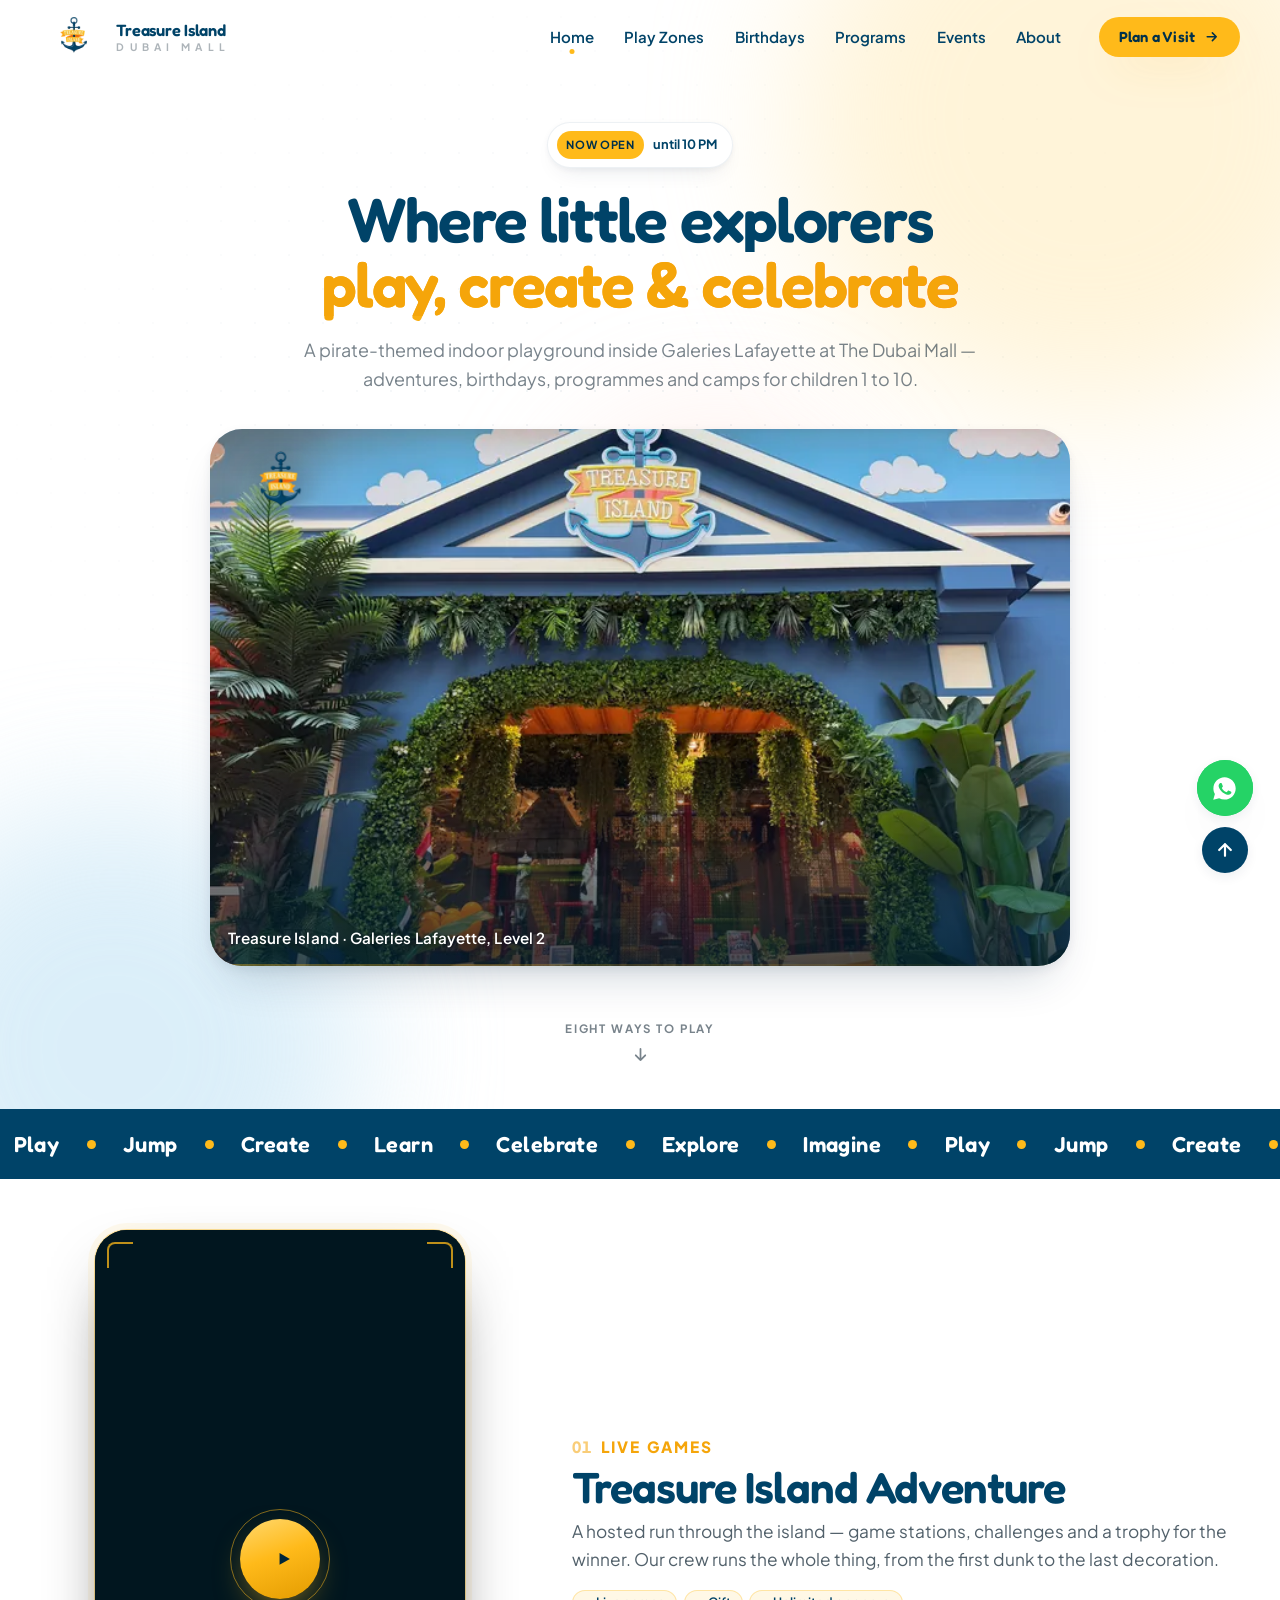
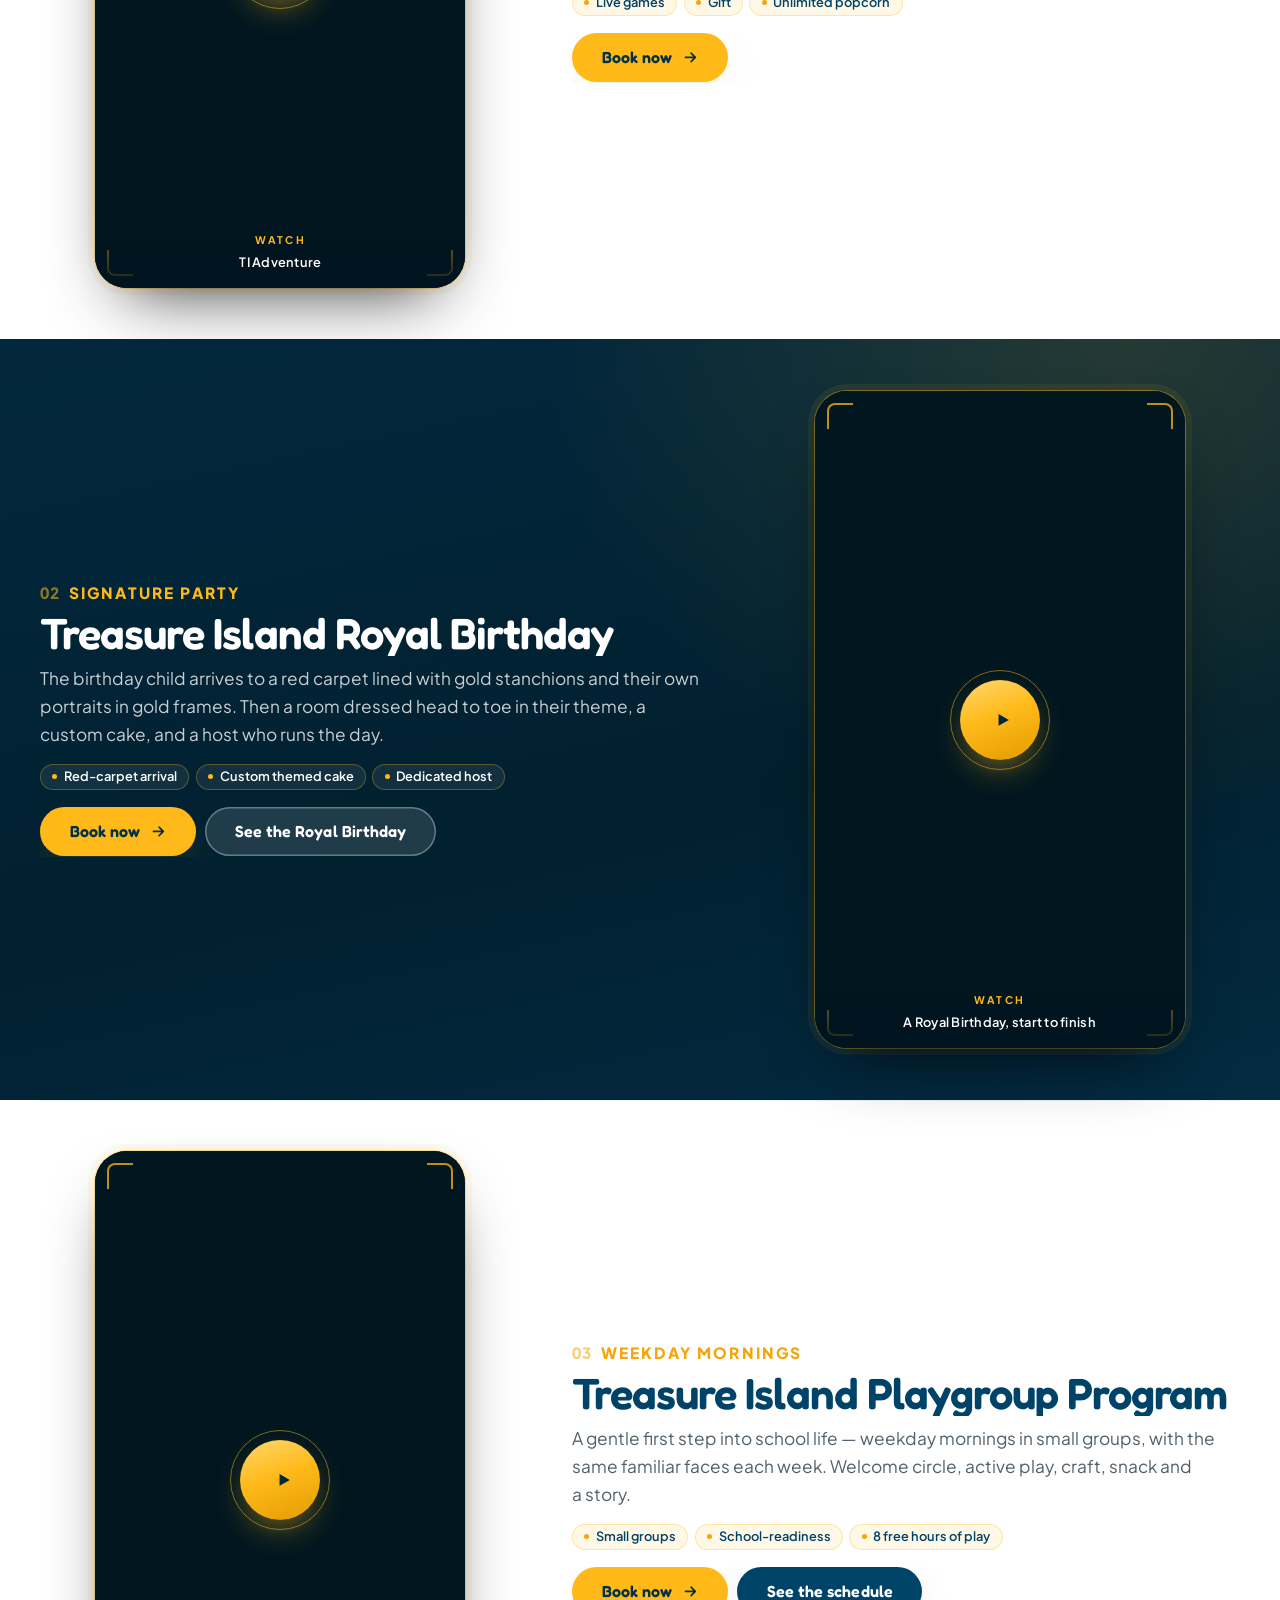
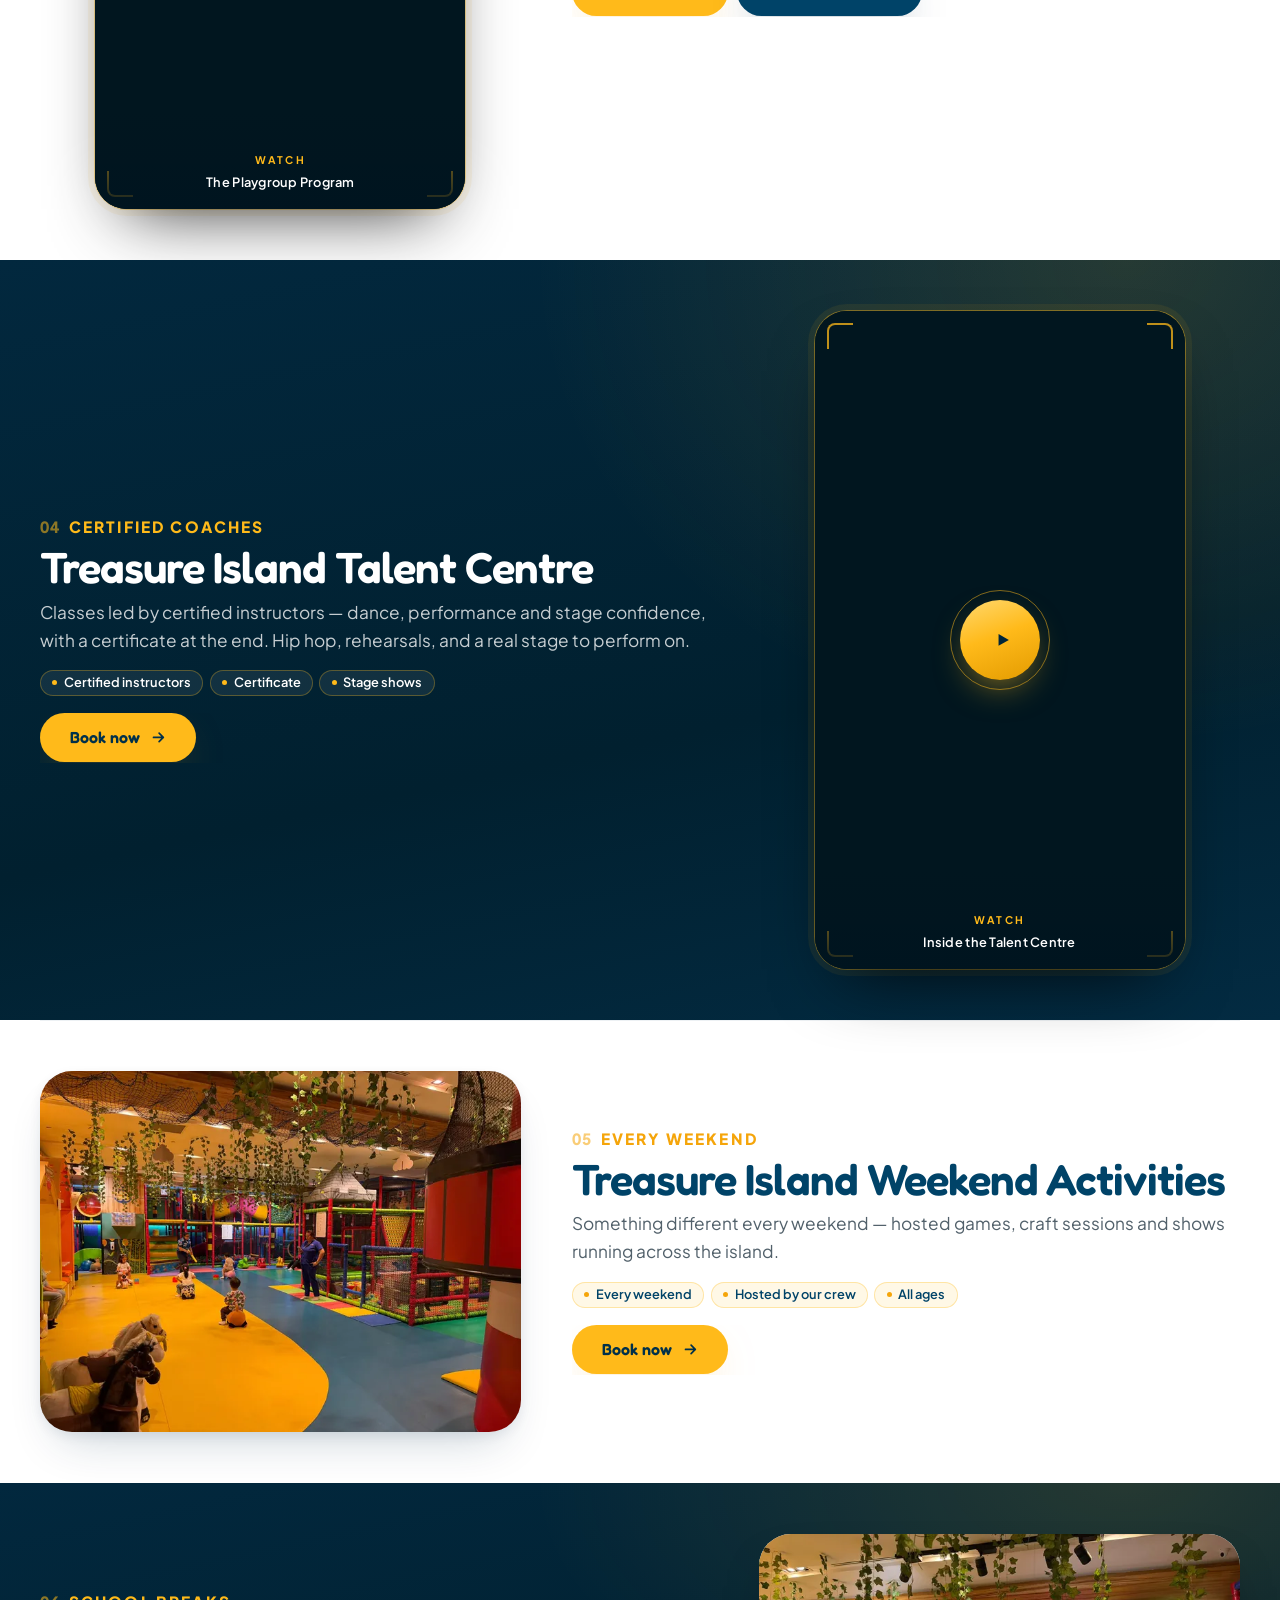
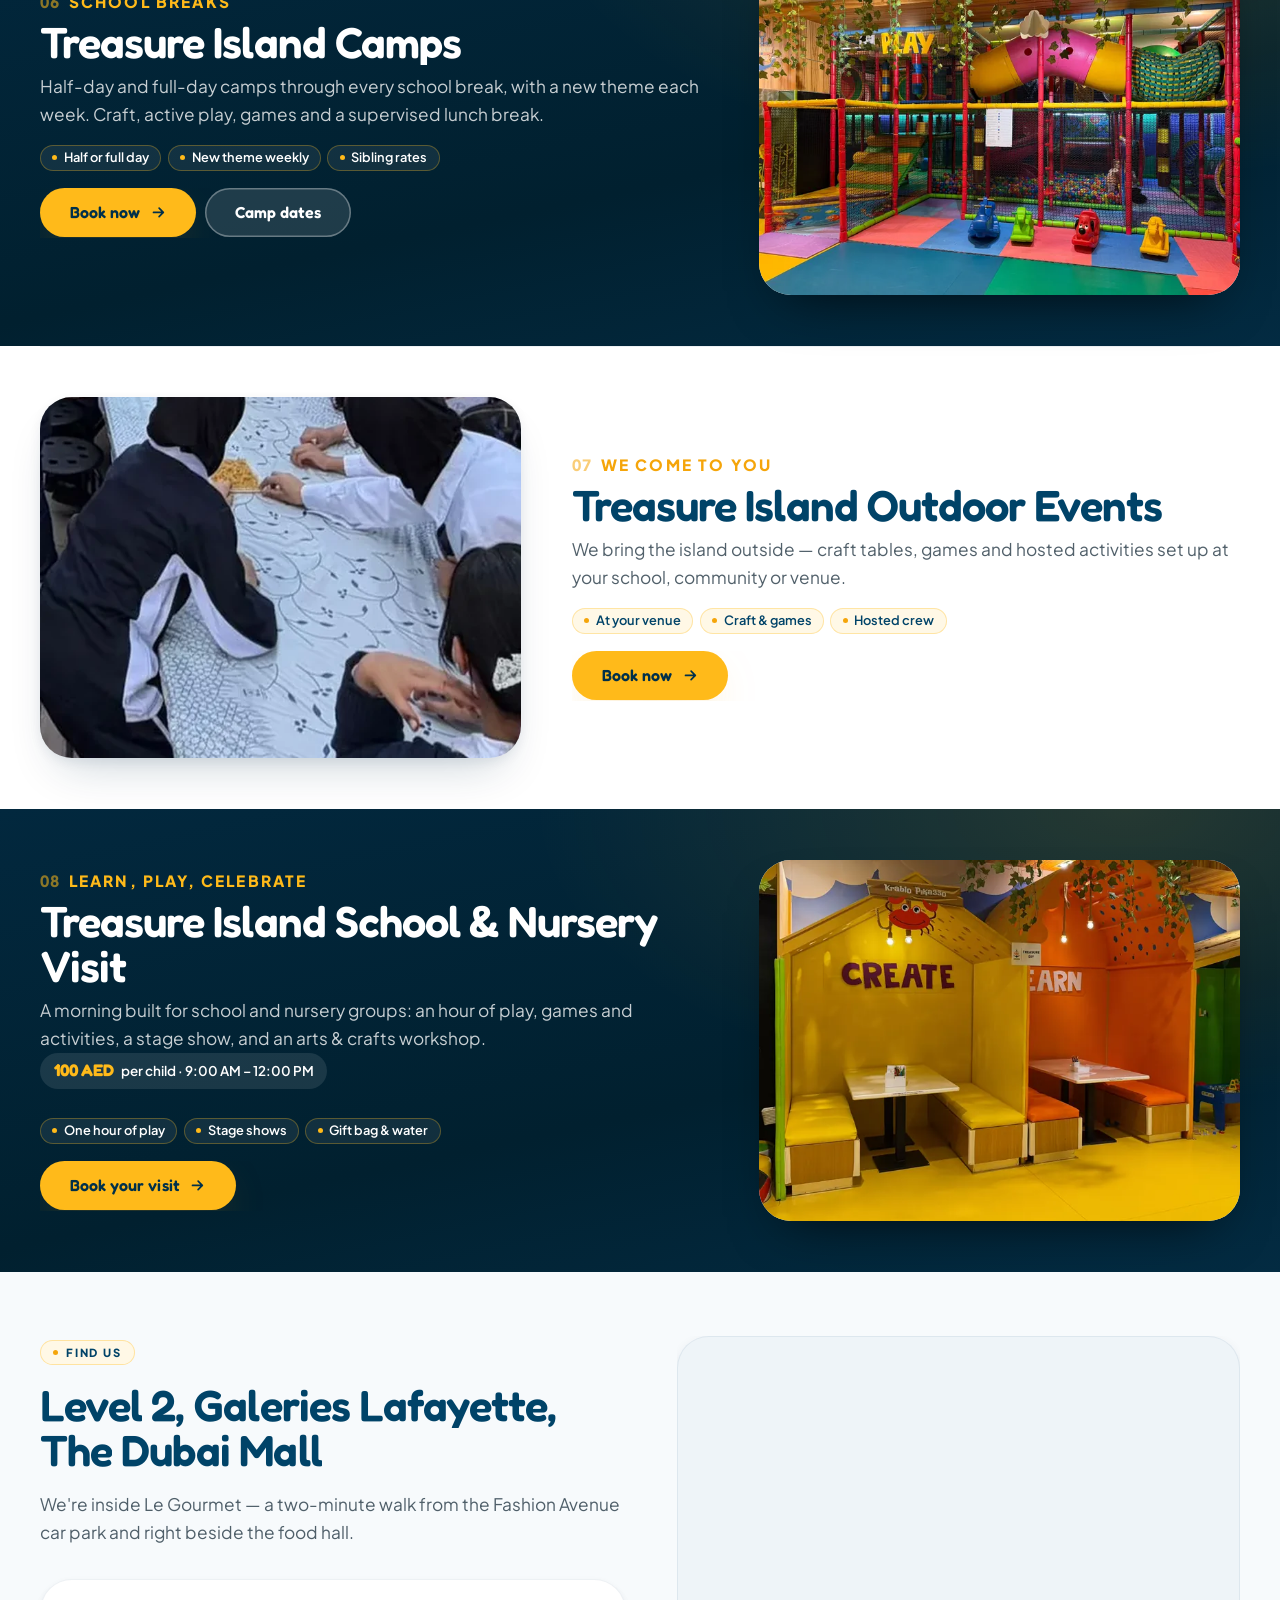
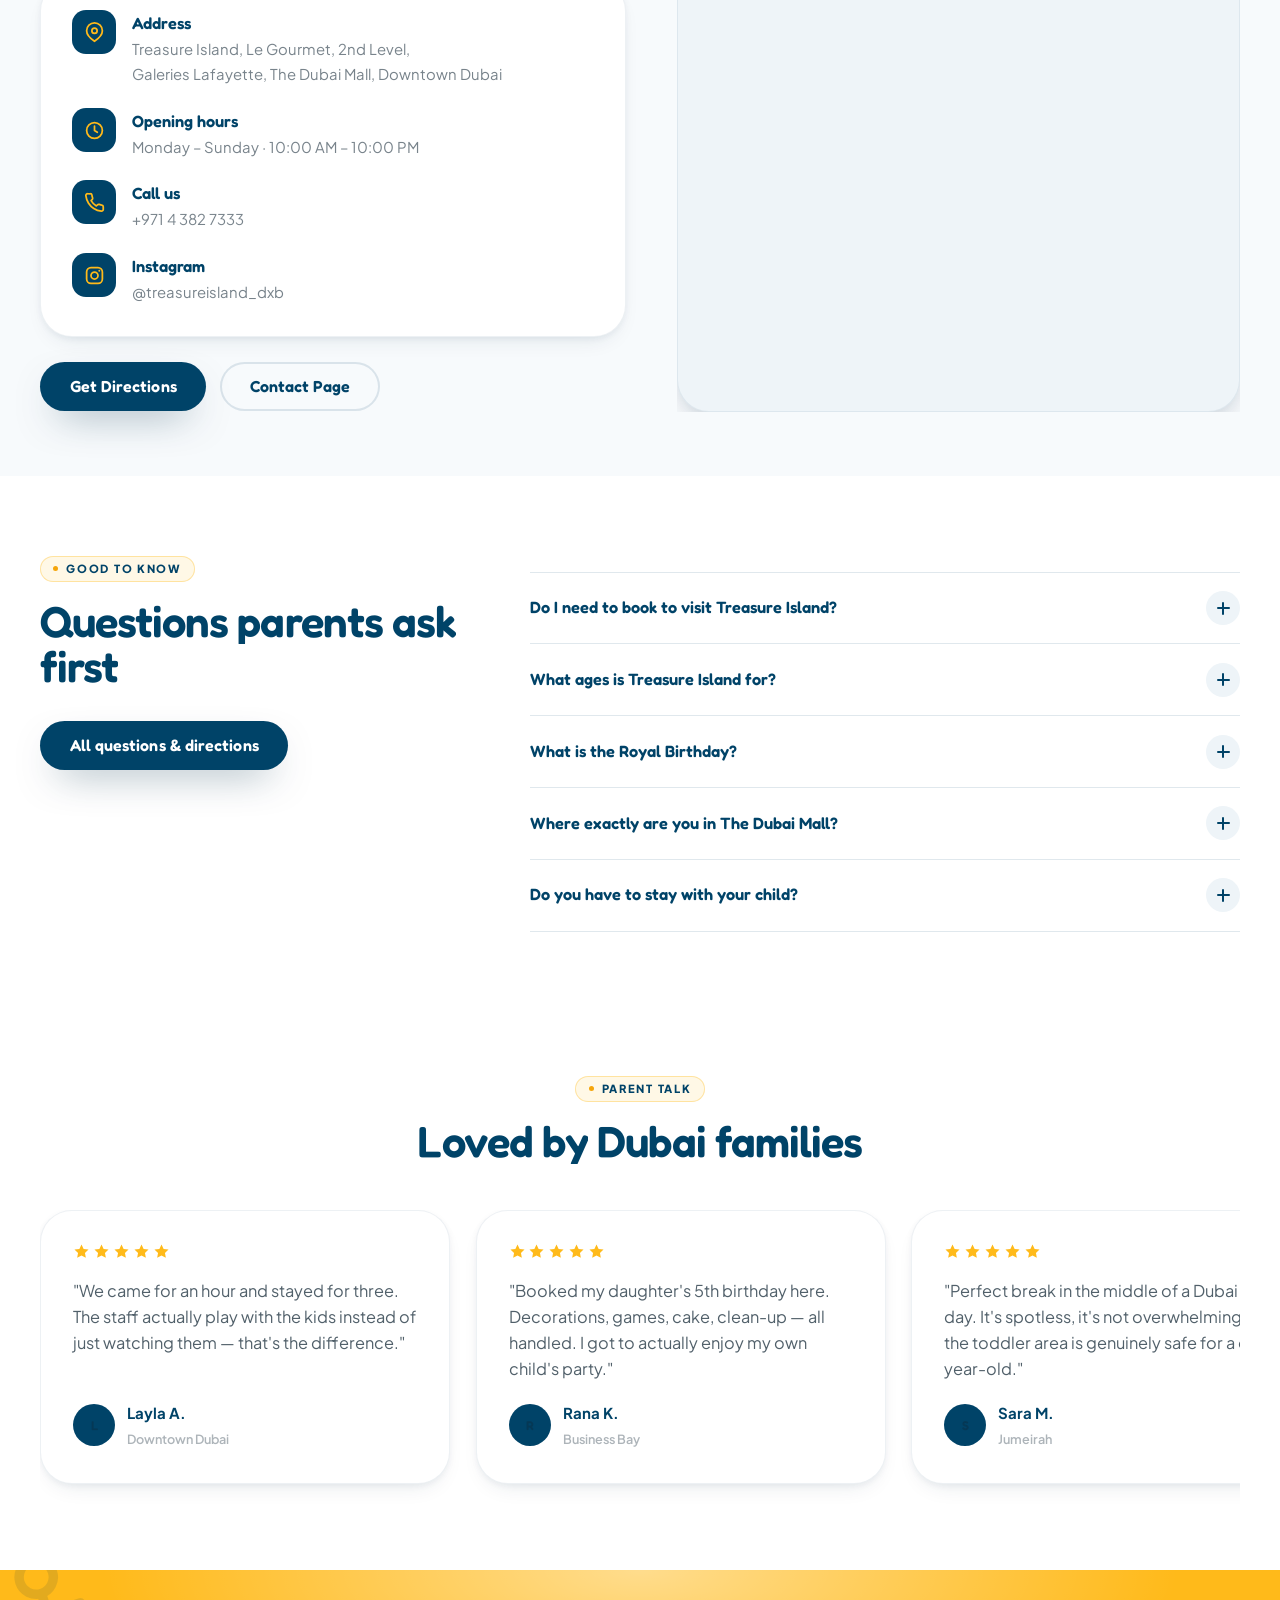
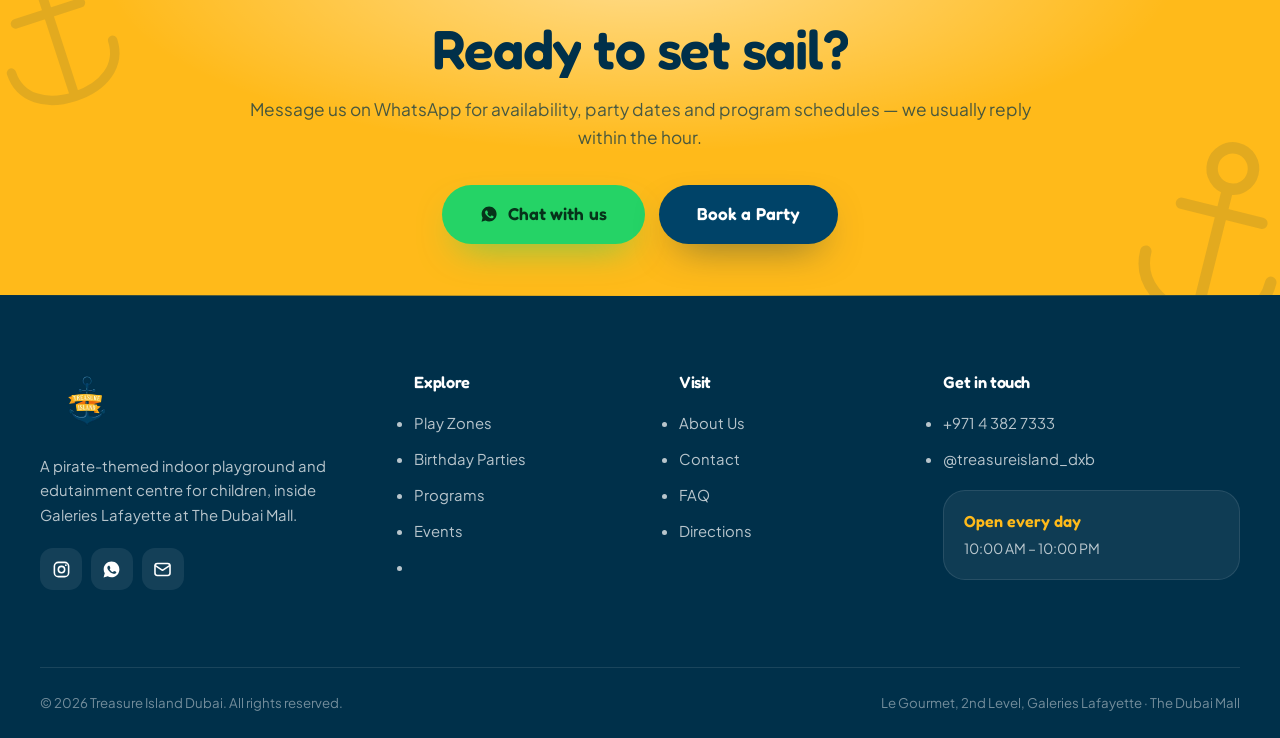
==== commit fb8f0269: "Add the Boutique shop with WhatsApp ordering Ten products from the product images folder, processed " ====
--- a/index.html
+++ b/index.html
@@ -39,7 +39,7 @@
 <link rel="preload" as="image" href="assets/img/entrance-hero@900.webp"
       imagesrcset="assets/img/entrance-hero@500.webp 500w, assets/img/entrance-hero@700.webp 700w, assets/img/entrance-hero@900.webp 900w, assets/img/entrance-hero.webp 1200w"
       imagesizes="(max-width:900px) 72vw, 34.6vw" fetchpriority="high">
-<link rel="stylesheet" href="assets/css/style.css?v=0f528ade">
+<link rel="stylesheet" href="assets/css/style.css?v=939d9ca5">
 
 <script type="application/ld+json">
 {
--- a/assets/css/style.css
+++ b/assets/css/style.css
@@ -2036,3 +2036,40 @@
 @media(min-width:1600px){
   :root{--shell:min(1440px,100% - (var(--gut) * 2))}
 }
+
+/* ---------- 47. BOUTIQUE SHOP GRID ---------- */
+.shop-grid{
+  display:grid;grid-template-columns:repeat(2,minmax(0,1fr));
+  gap:clamp(.7rem,2vw,1.35rem);margin-top:clamp(1.5rem,3vw,2.4rem);
+}
+@media(min-width:700px){.shop-grid{grid-template-columns:repeat(3,minmax(0,1fr))}}
+@media(min-width:1024px){.shop-grid{grid-template-columns:repeat(4,minmax(0,1fr))}}
+
+.shop-card{
+  display:flex;flex-direction:column;background:#fff;
+  border-radius:var(--r-lg);overflow:hidden;
+  box-shadow:var(--sh-1);border:1px solid var(--line-2);
+  transition:transform .32s var(--e-out),box-shadow .32s var(--e-out);
+}
+.shop-card:hover{transform:translateY(-4px);box-shadow:var(--sh-2)}
+.shop-card figure{margin:0;aspect-ratio:1;background:var(--paper-2);overflow:hidden}
+/* product shots are square on white - contain, never crop the item */
+.shop-card img{width:100%;height:100%;object-fit:contain;display:block;padding:7%}
+
+.shop-body{display:flex;flex-direction:column;padding:clamp(.7rem,2vw,1rem);flex:1}
+.shop-name{
+  font-family:var(--display);font-weight:600;line-height:1.18;color:var(--navy);
+  font-size:clamp(.88rem,2.5vw,1rem);margin:0;
+}
+.shop-desc{
+  margin:.35rem 0 0;font-size:.775rem;line-height:1.45;color:var(--ink-55);flex:1;
+}
+.shop-foot{display:flex;align-items:baseline;gap:.4rem;margin-top:.75rem}
+.shop-price{font-weight:800;color:var(--navy);font-size:1.02rem;letter-spacing:-.01em}
+.shop-price small{font-size:.66em;font-weight:700;opacity:.62;margin-left:.1em}
+.shop-price--ask{font-size:.8rem;font-weight:700;color:var(--ink-55);letter-spacing:0}
+.shop-order{margin-top:.6rem;width:100%;justify-content:center;font-size:.8rem;padding:.6rem .8rem}
+.shop-note{
+  margin-top:clamp(1.1rem,2.4vw,1.6rem);text-align:center;
+  font-size:.85rem;color:var(--ink-55);
+}
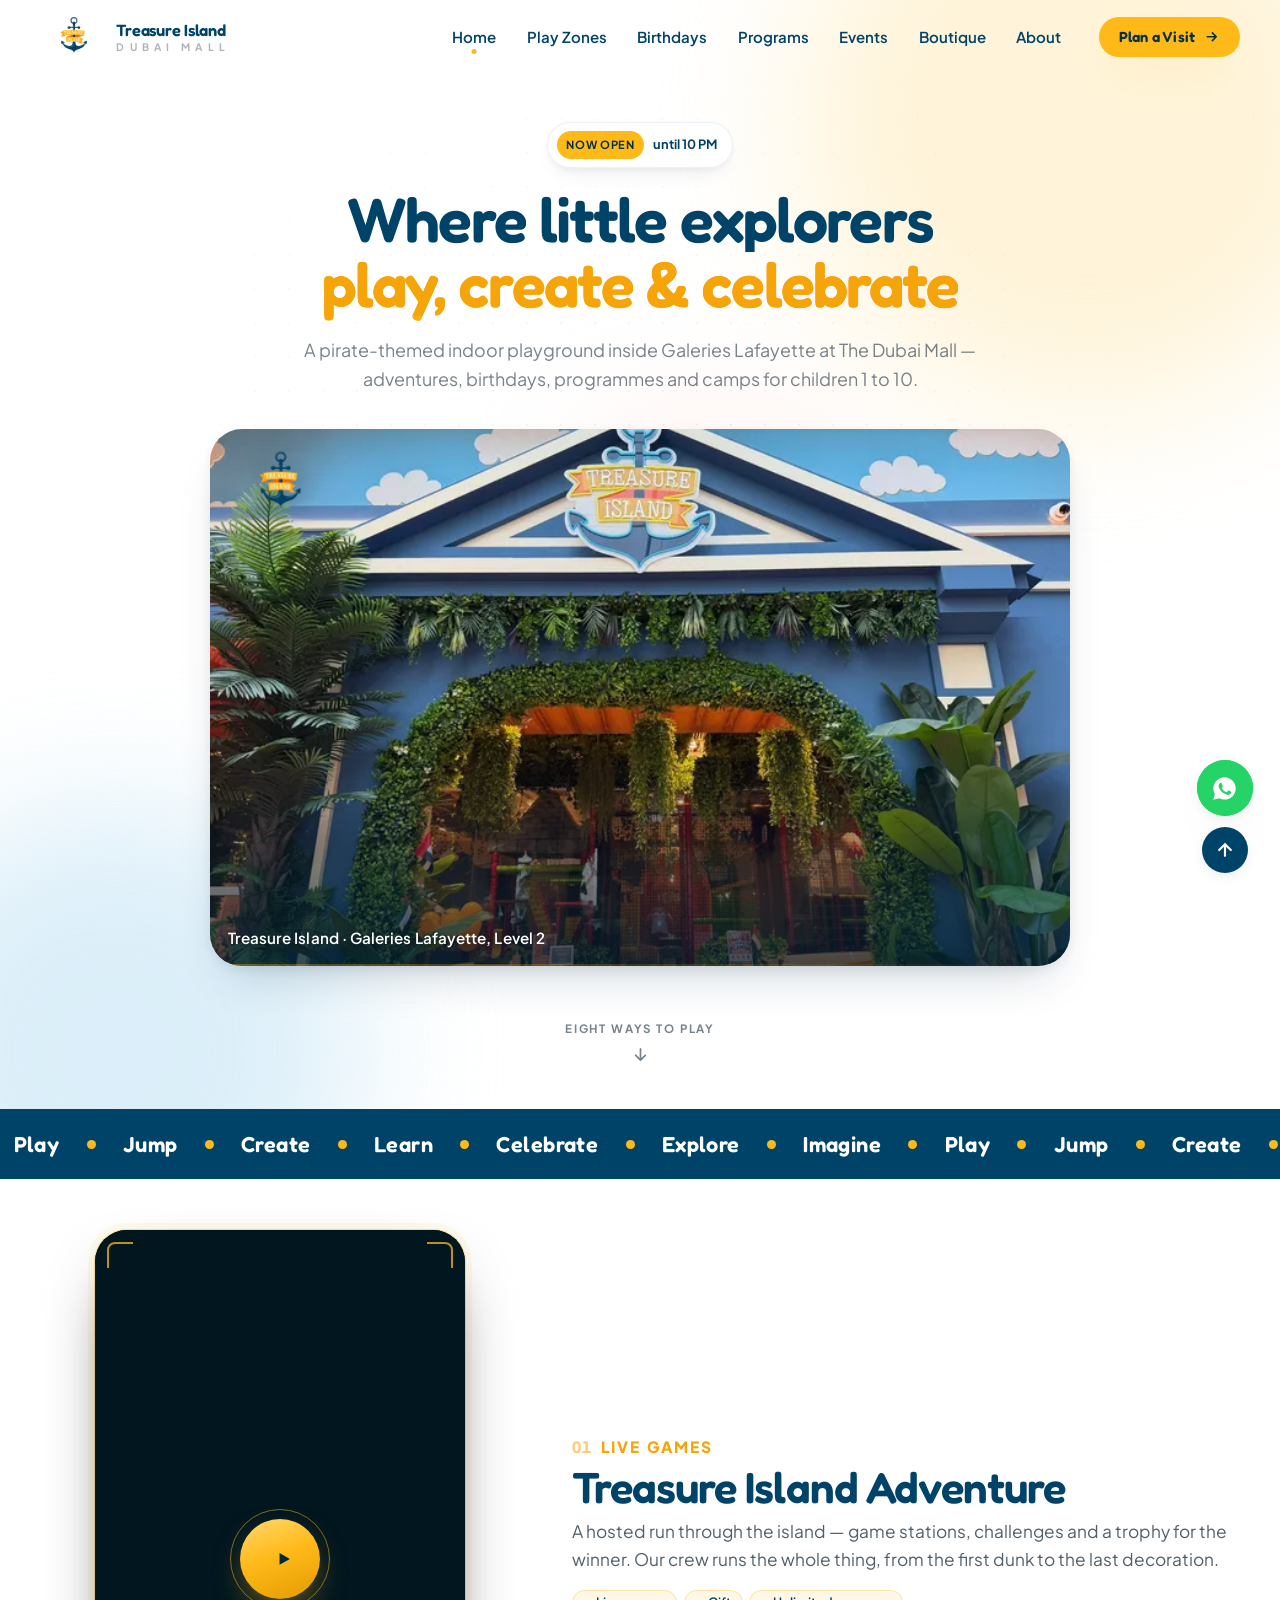
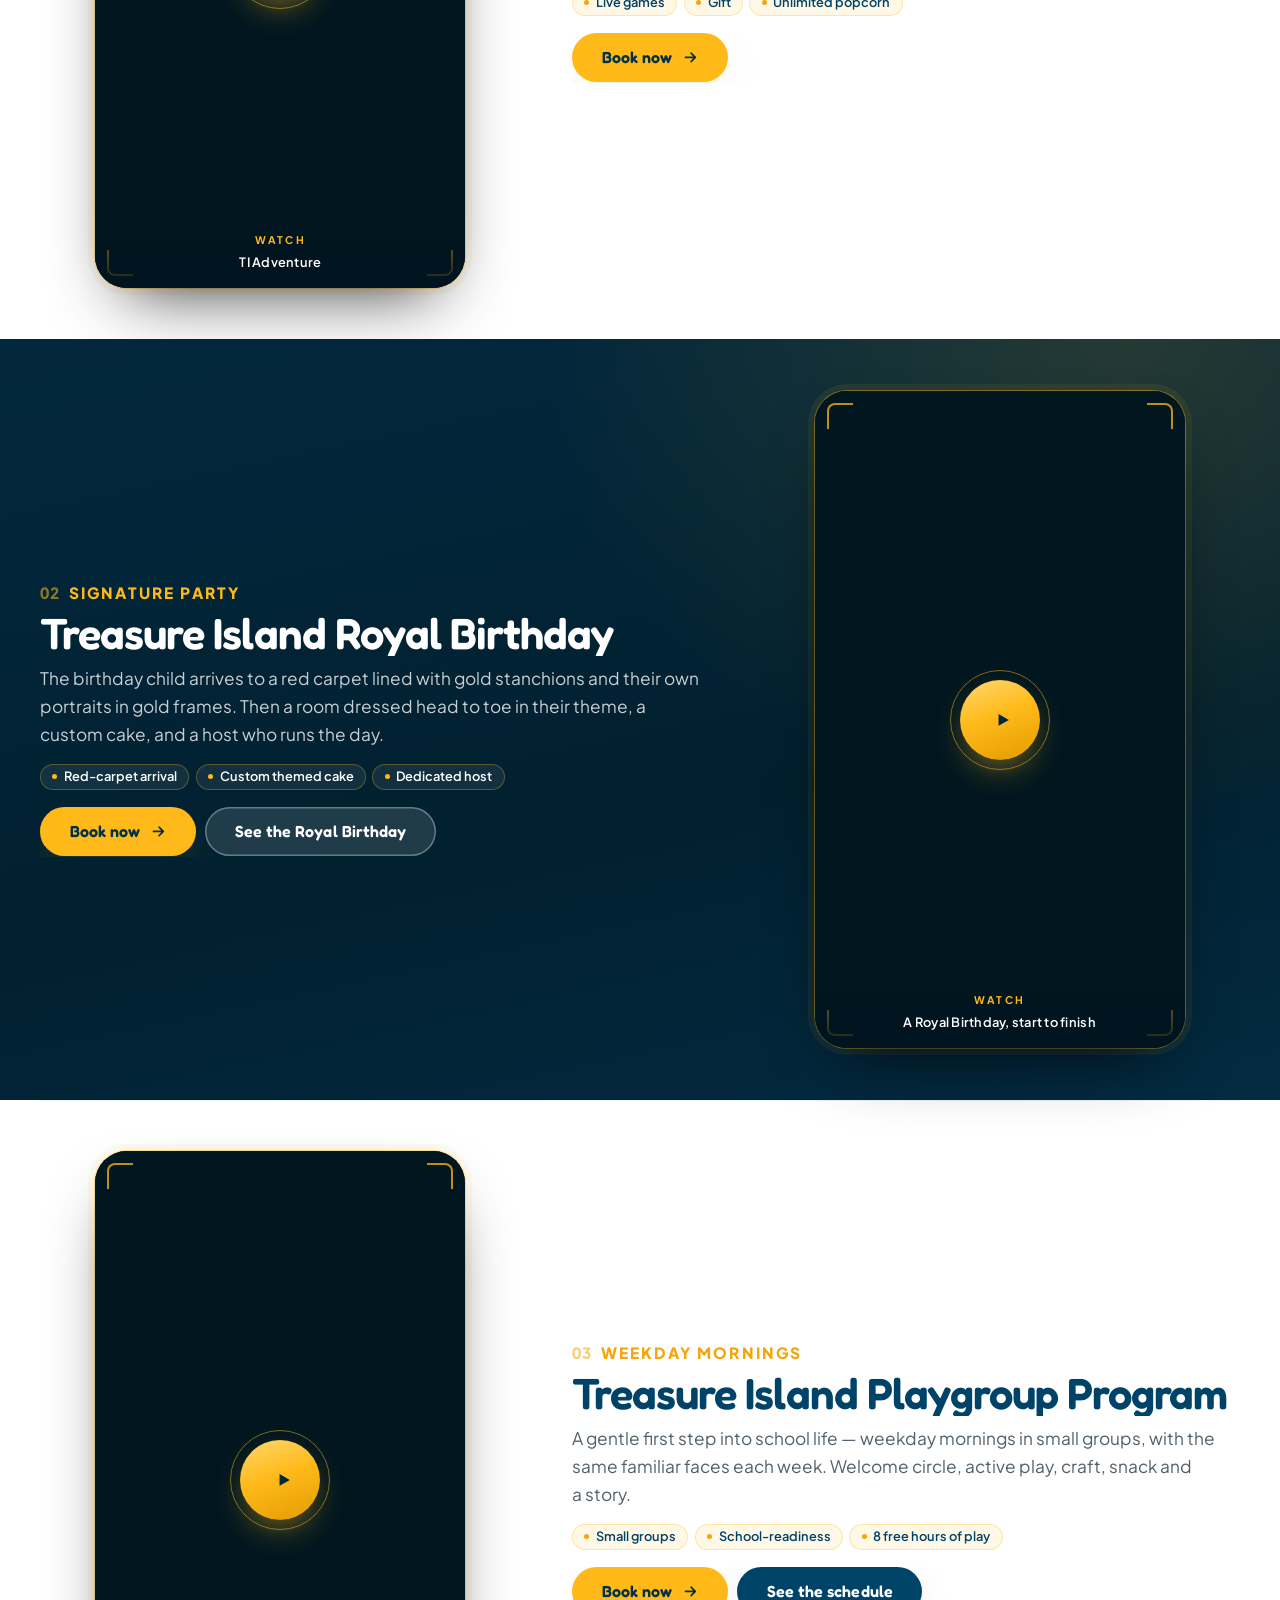
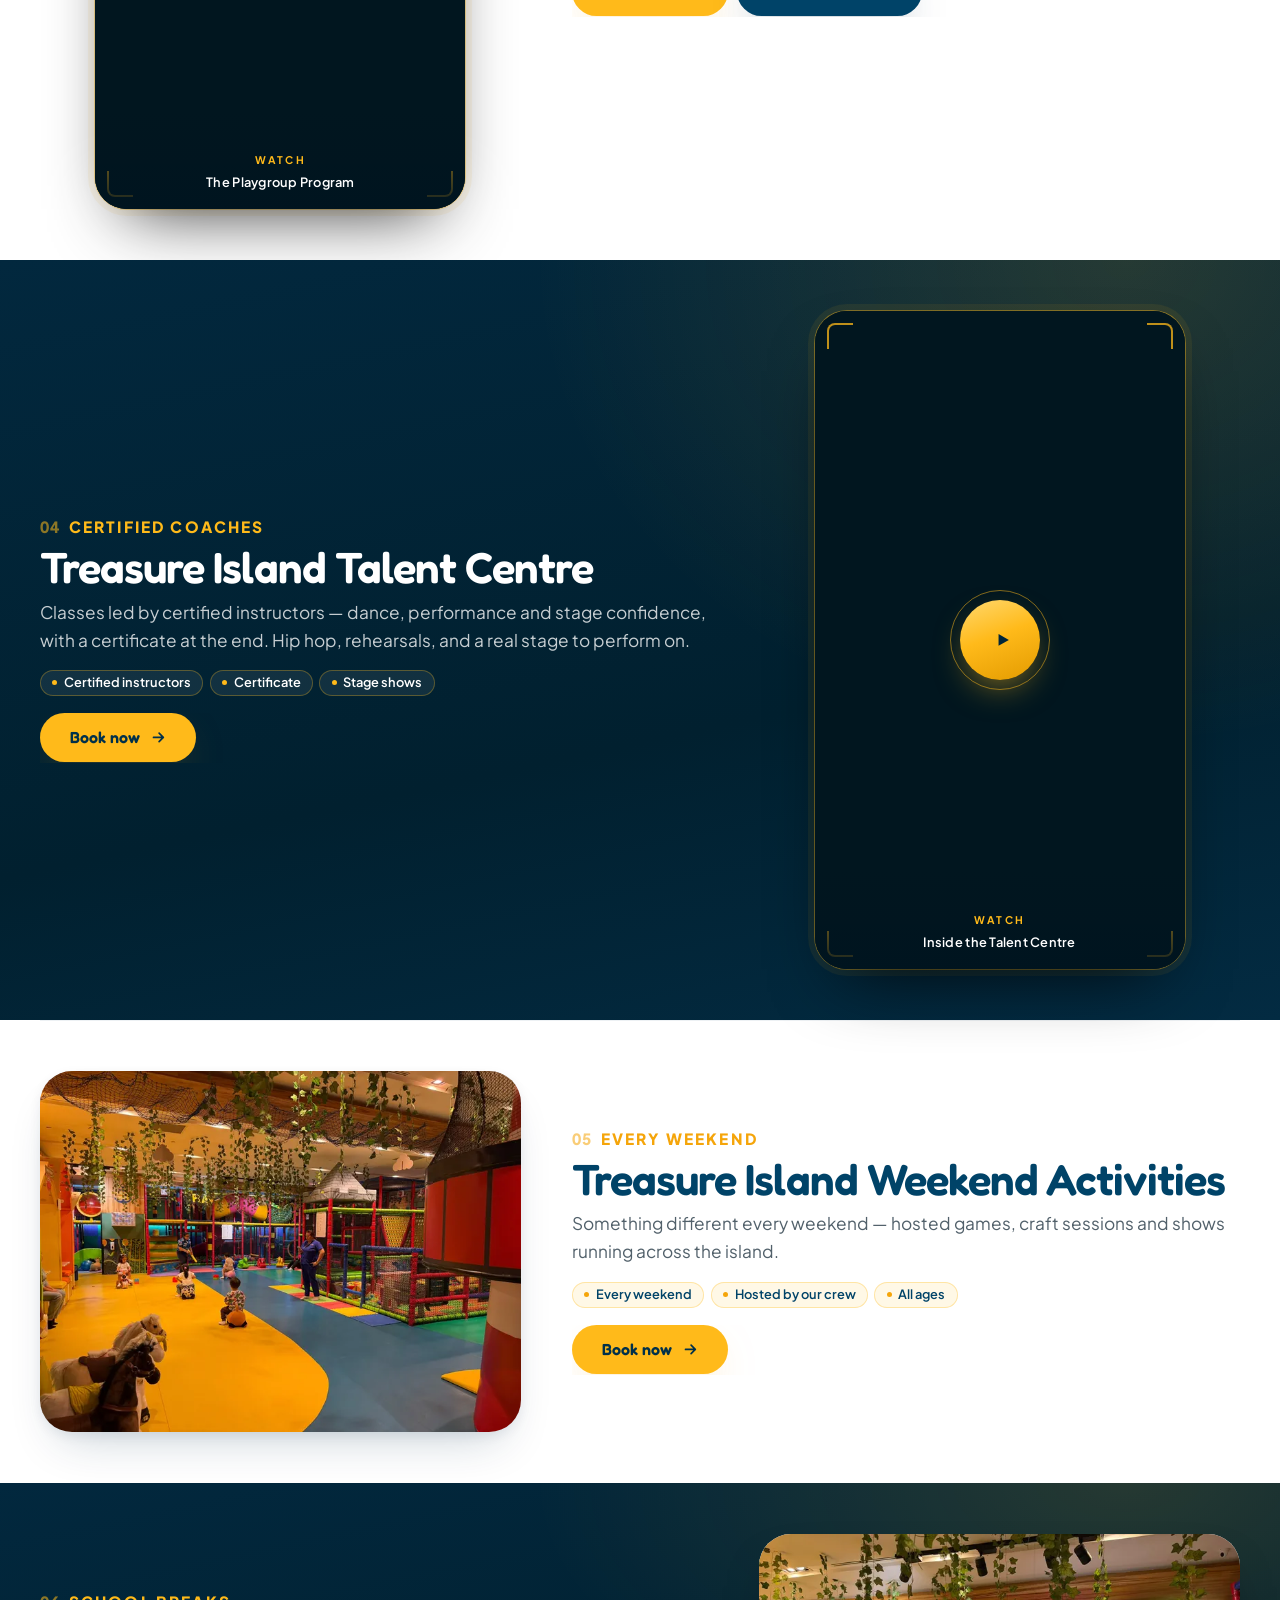
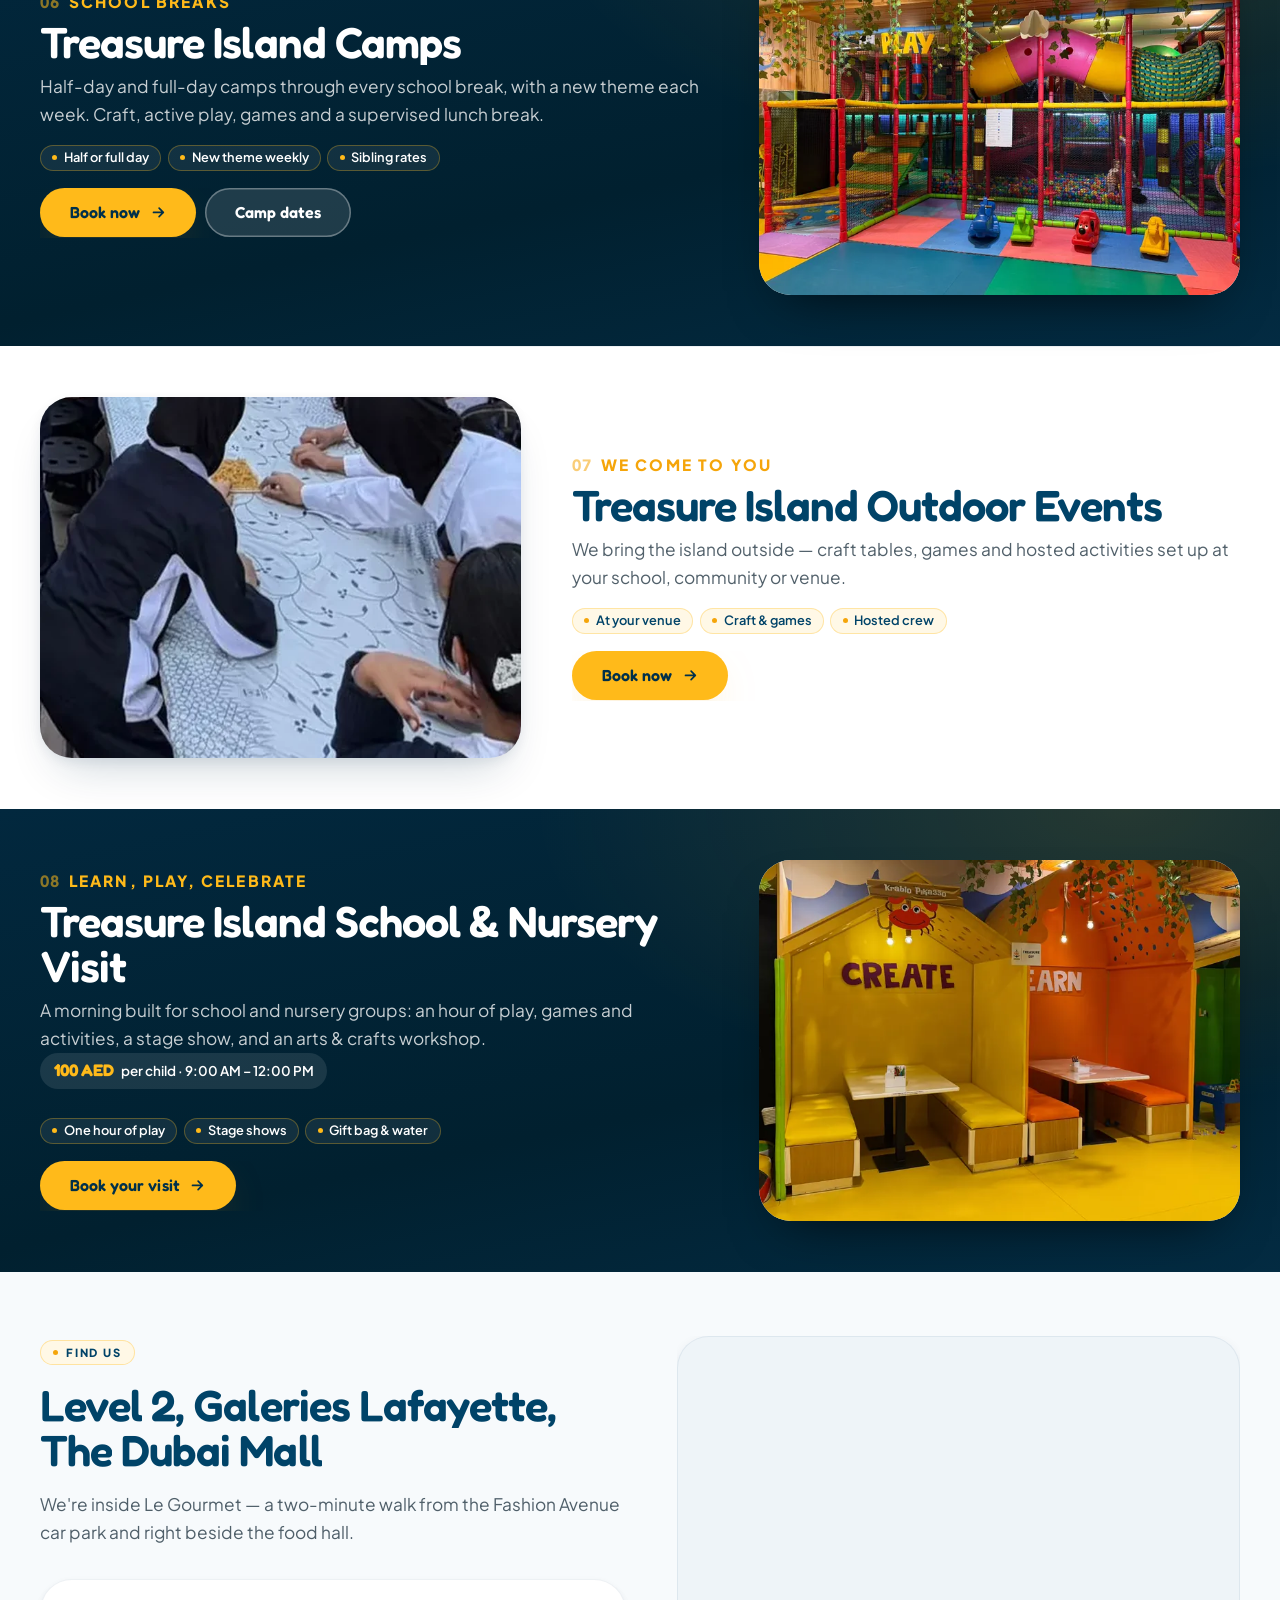
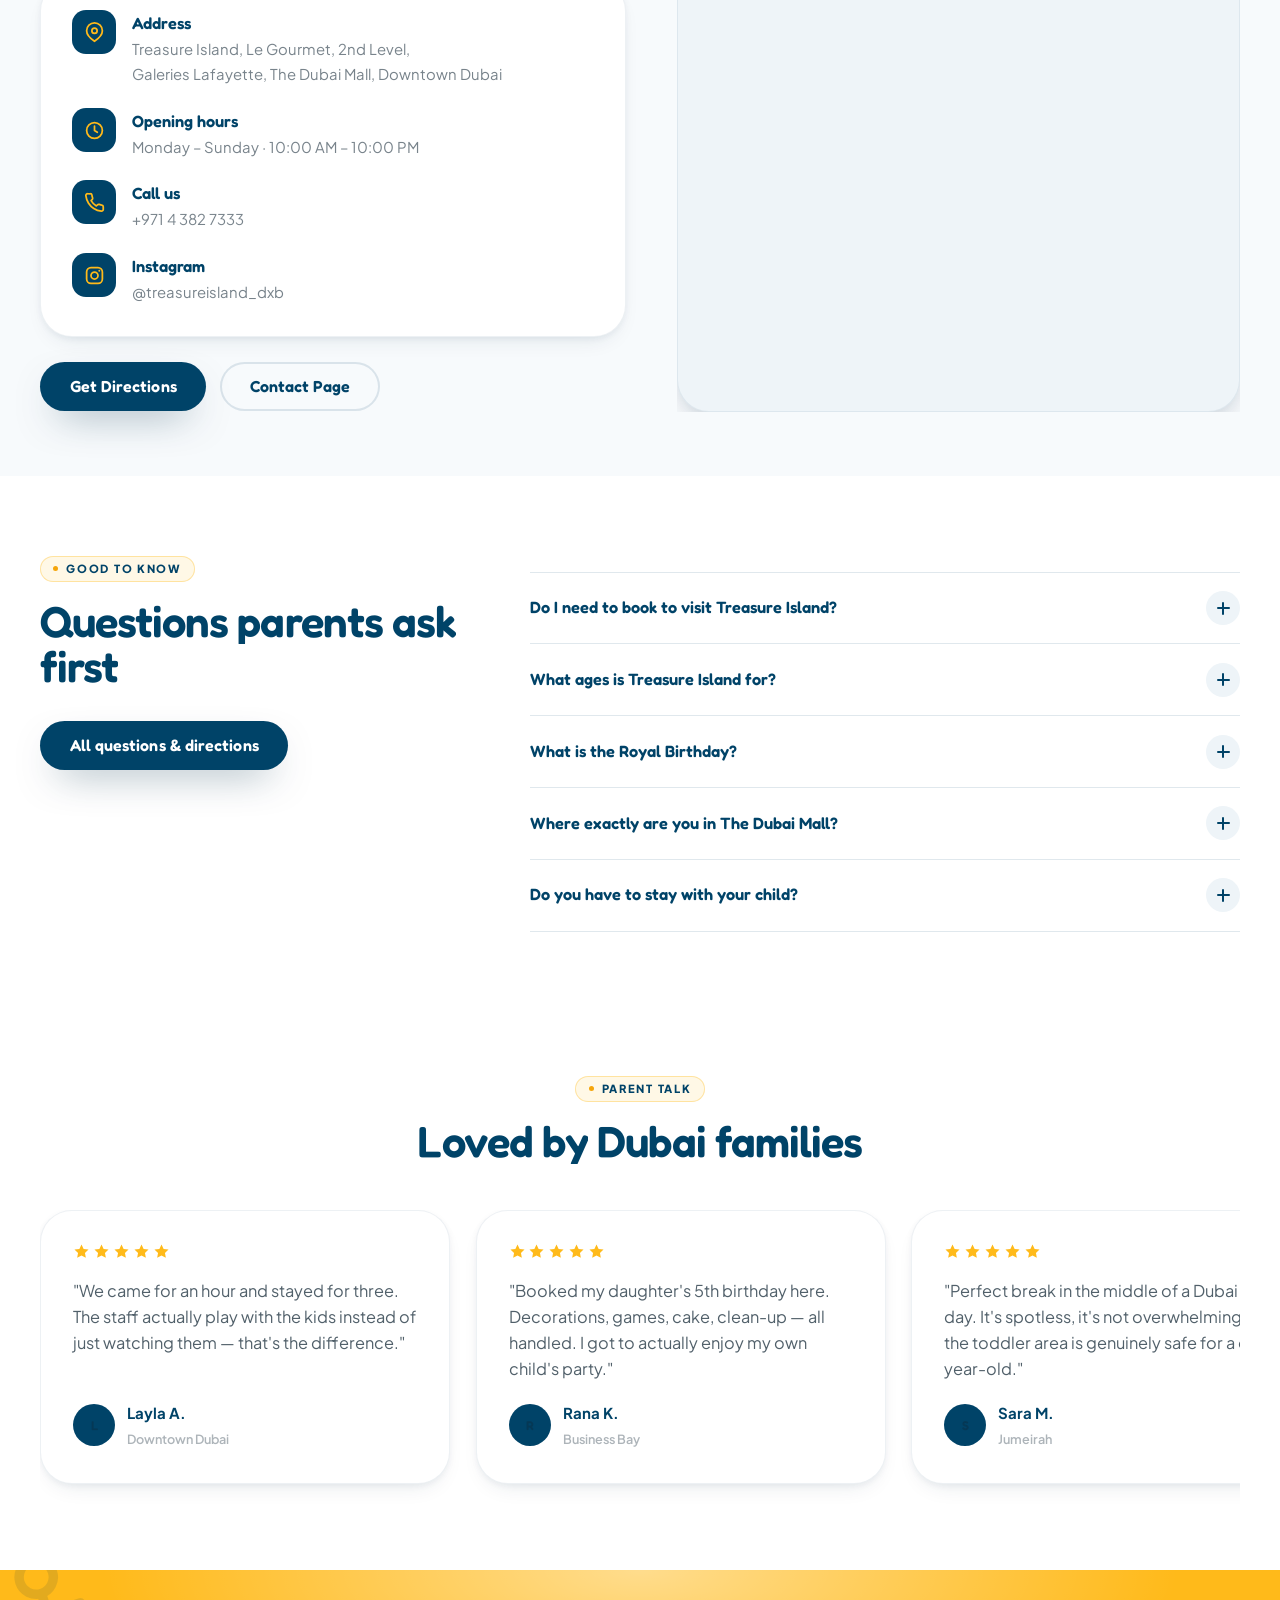
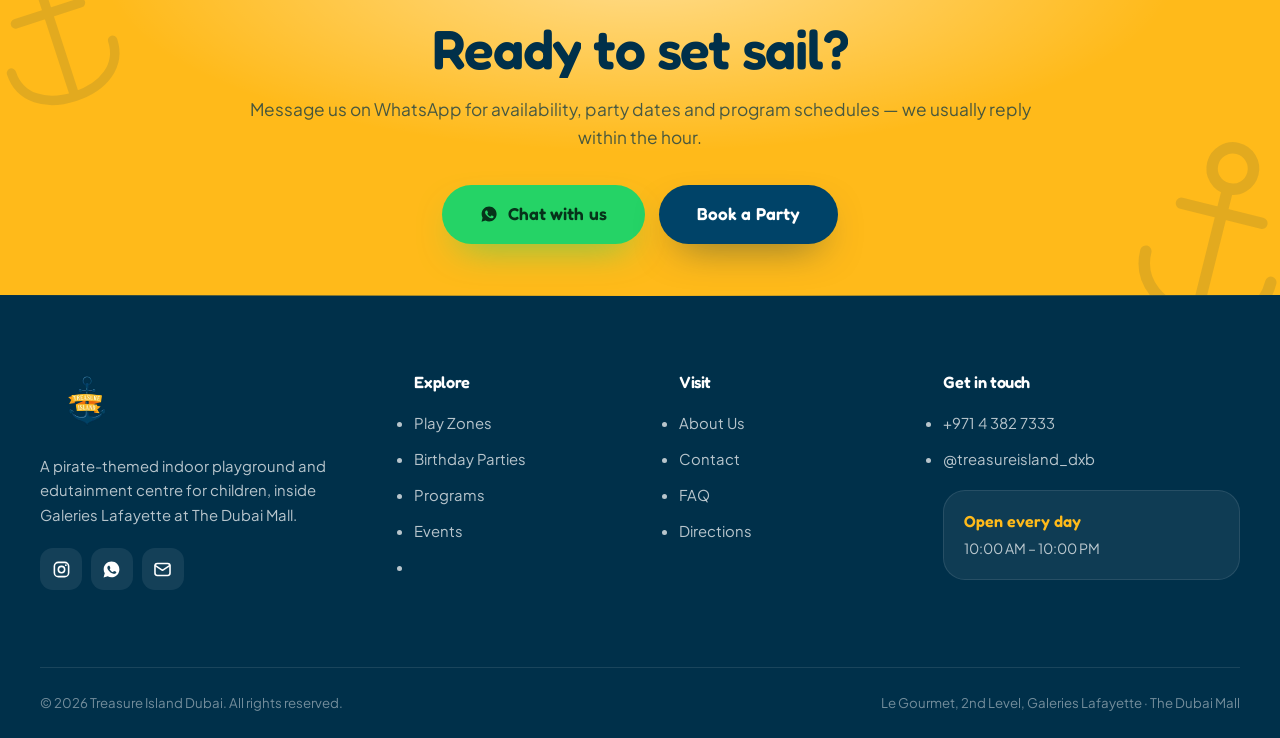
==== commit 720f3212: "Add Boutique to the nav Sits between Events and About in both menus, pointing at play.html#shop. The" ====
--- a/index.html
+++ b/index.html
@@ -415,6 +415,7 @@
       <a href="birthdays.html">Birthdays</a>
       <a href="programs.html">Programs</a>
       <a href="events.html">Events</a>
+      <a href="play.html#shop">Boutique</a>
       <a href="about.html">About</a>
     </nav>
     <div class="nav-cta">
@@ -436,8 +437,9 @@
     <a href="birthdays.html"><em>03</em> Birthdays</a>
     <a href="programs.html"><em>04</em> Programs</a>
     <a href="events.html"><em>05</em> Events</a>
-    <a href="about.html"><em>06</em> About</a>
-    <a href="contact.html"><em>07</em> Contact</a>
+    <a href="play.html#shop"><em>06</em> Boutique</a>
+    <a href="about.html"><em>07</em> About</a>
+    <a href="contact.html"><em>08</em> Contact</a>
   </nav>
   <div class="drawer-foot">
     <div class="btn-row">
@@ -1016,6 +1018,6 @@
   </button>
 </div>
 
-<script src="assets/js/app.js?v=afd42843" defer></script>
+<script src="assets/js/app.js?v=9db65f09" defer></script>
 </body>
 </html>
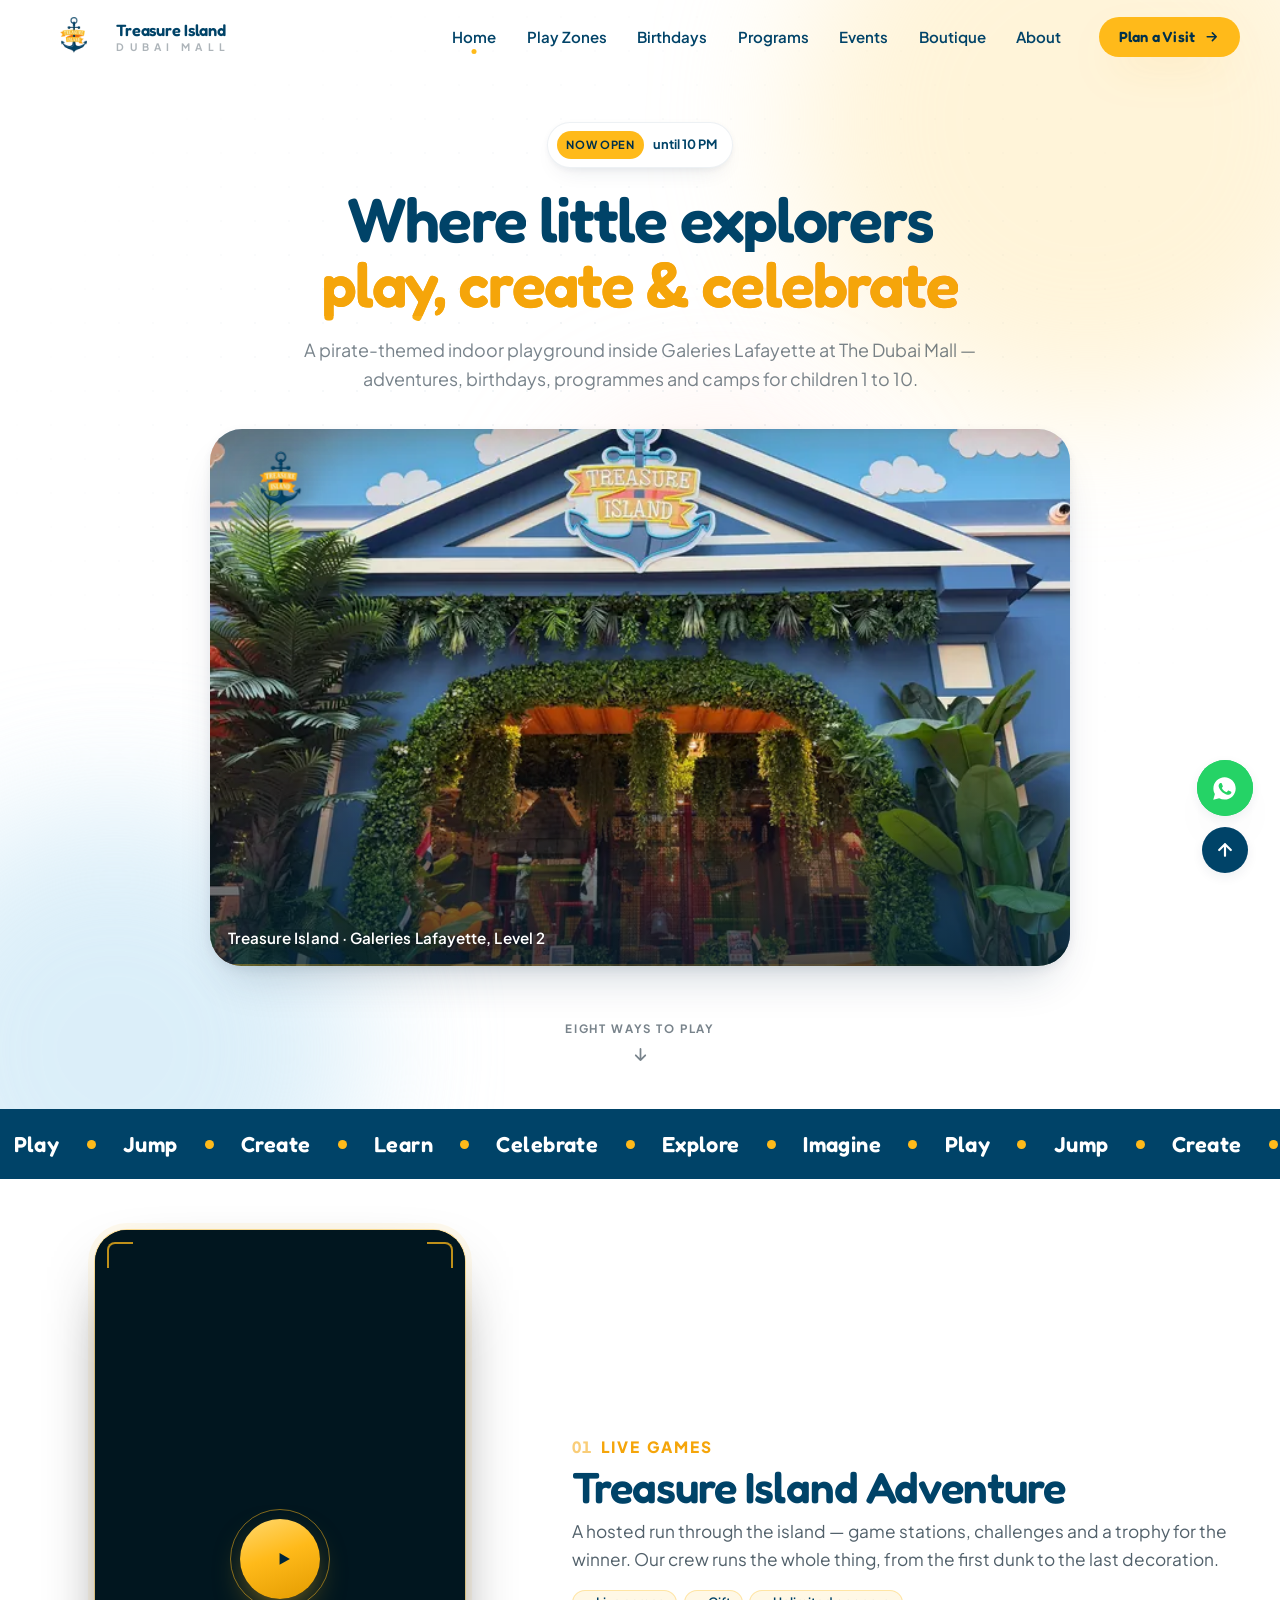
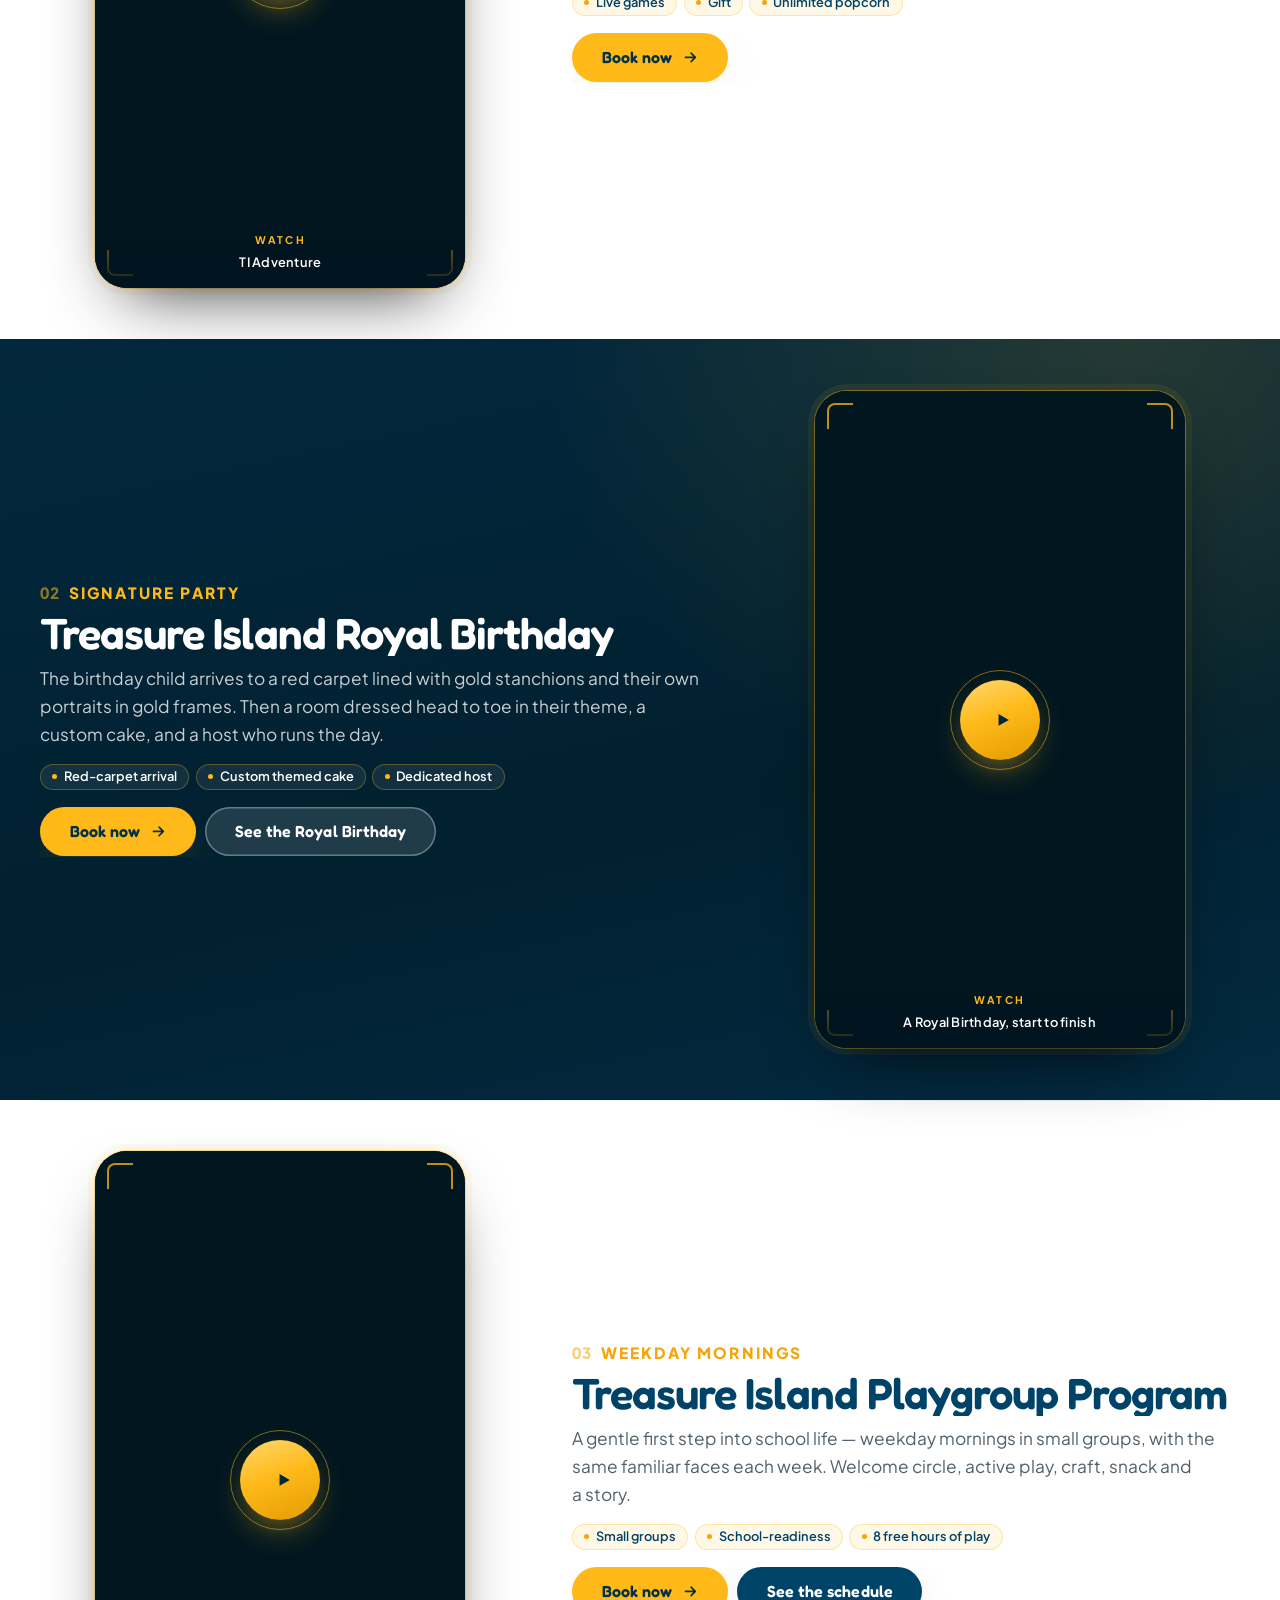
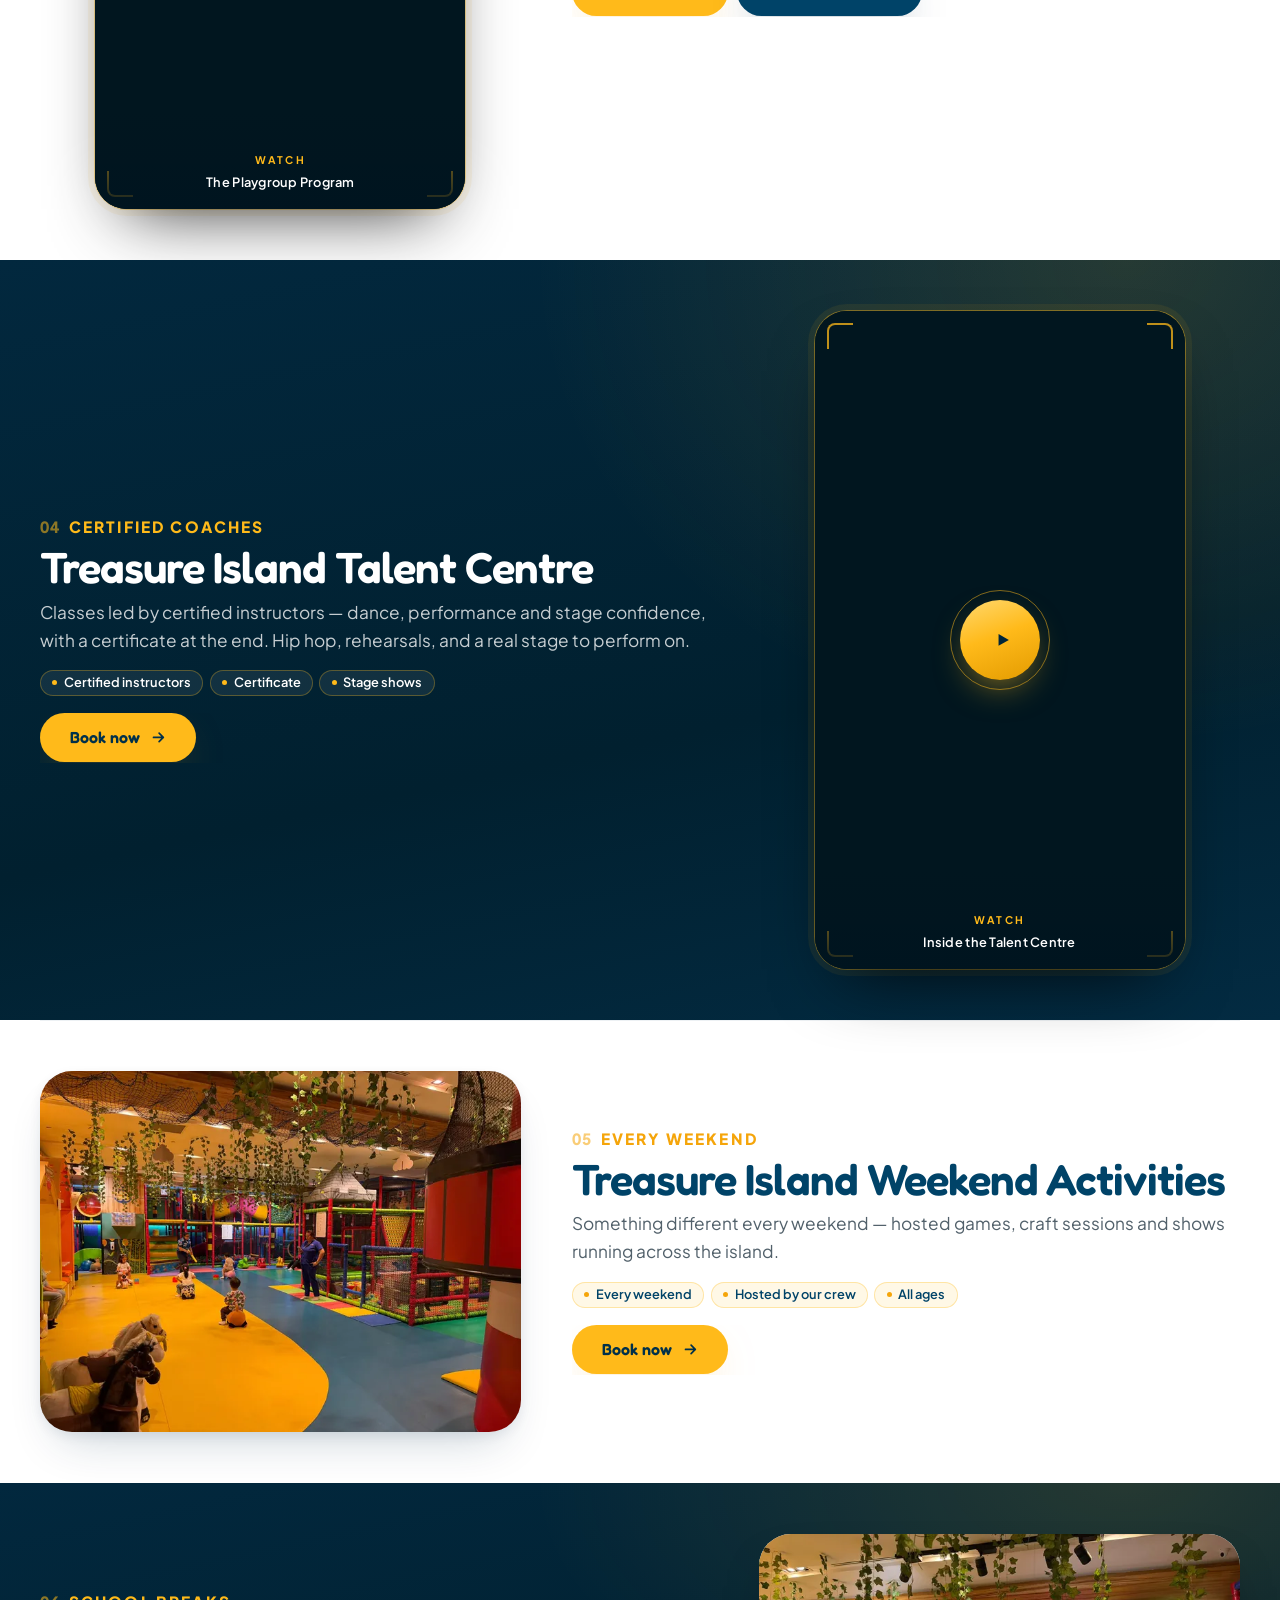
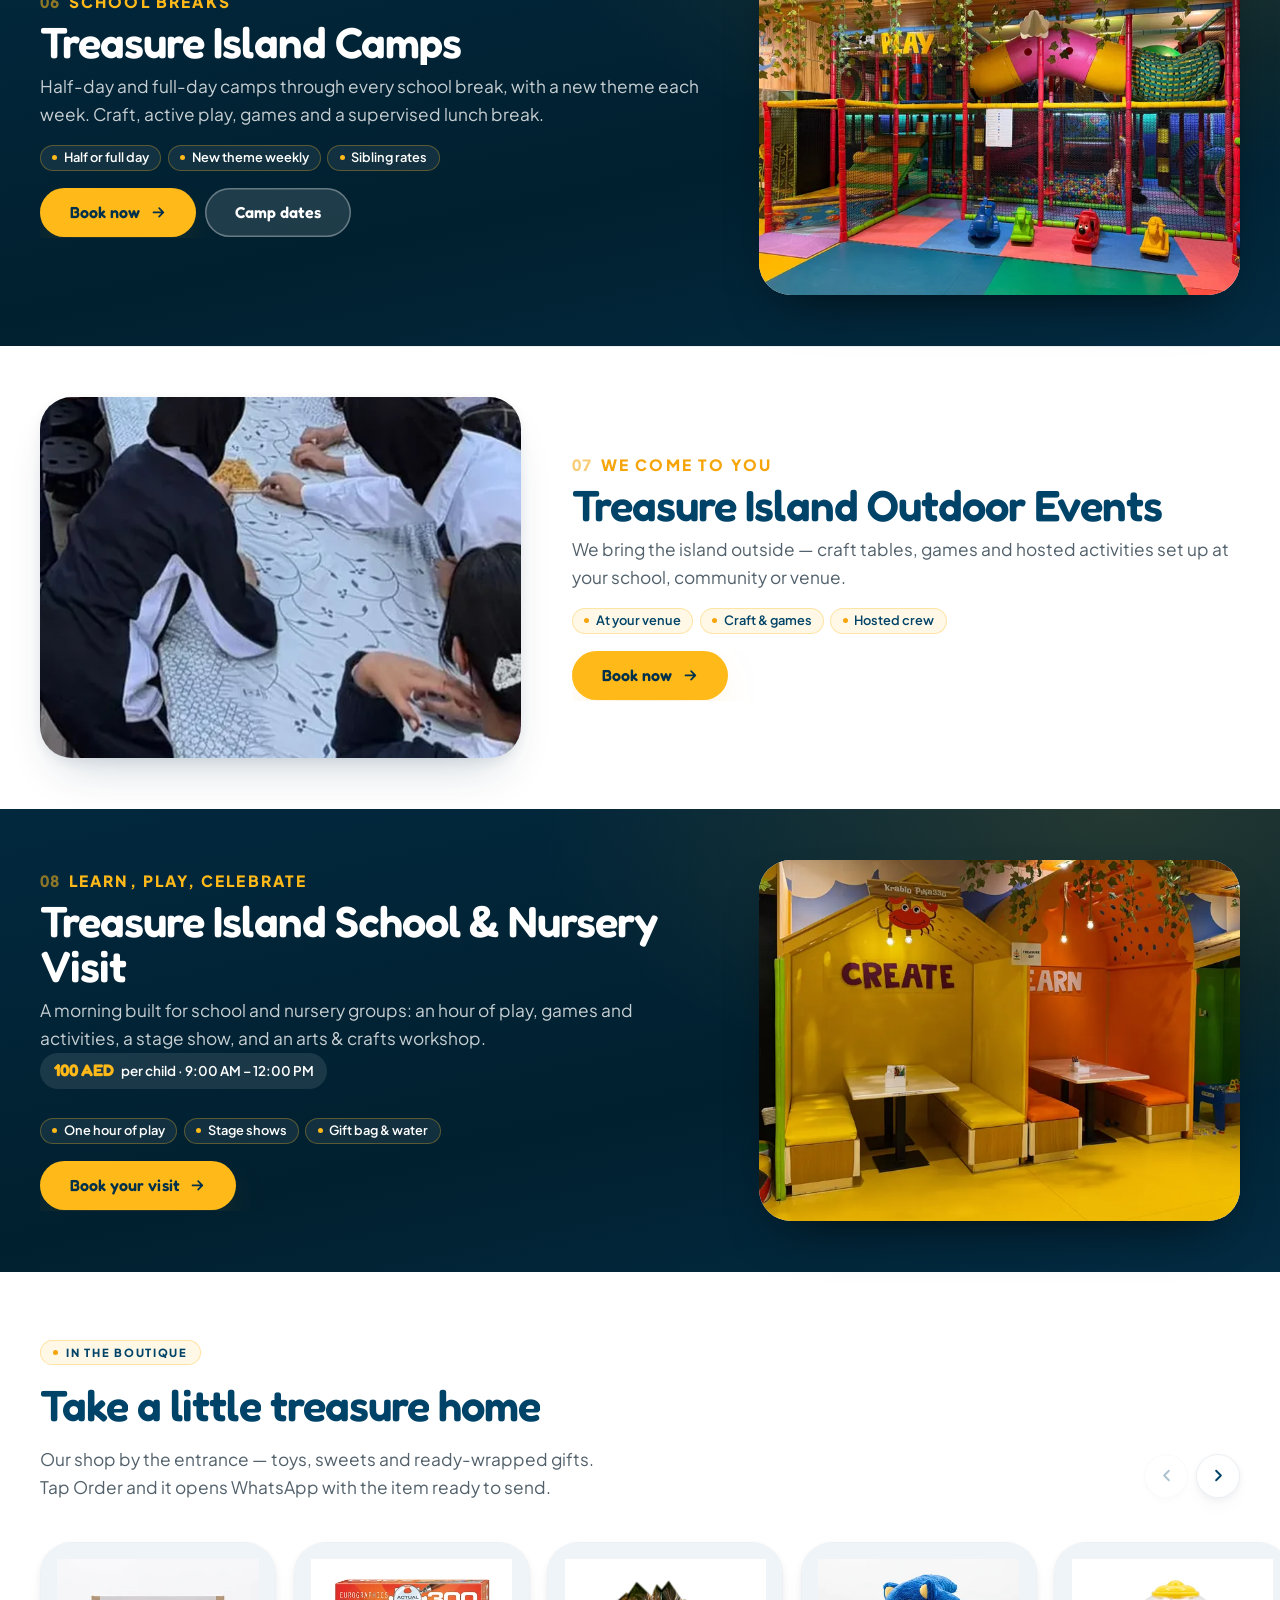
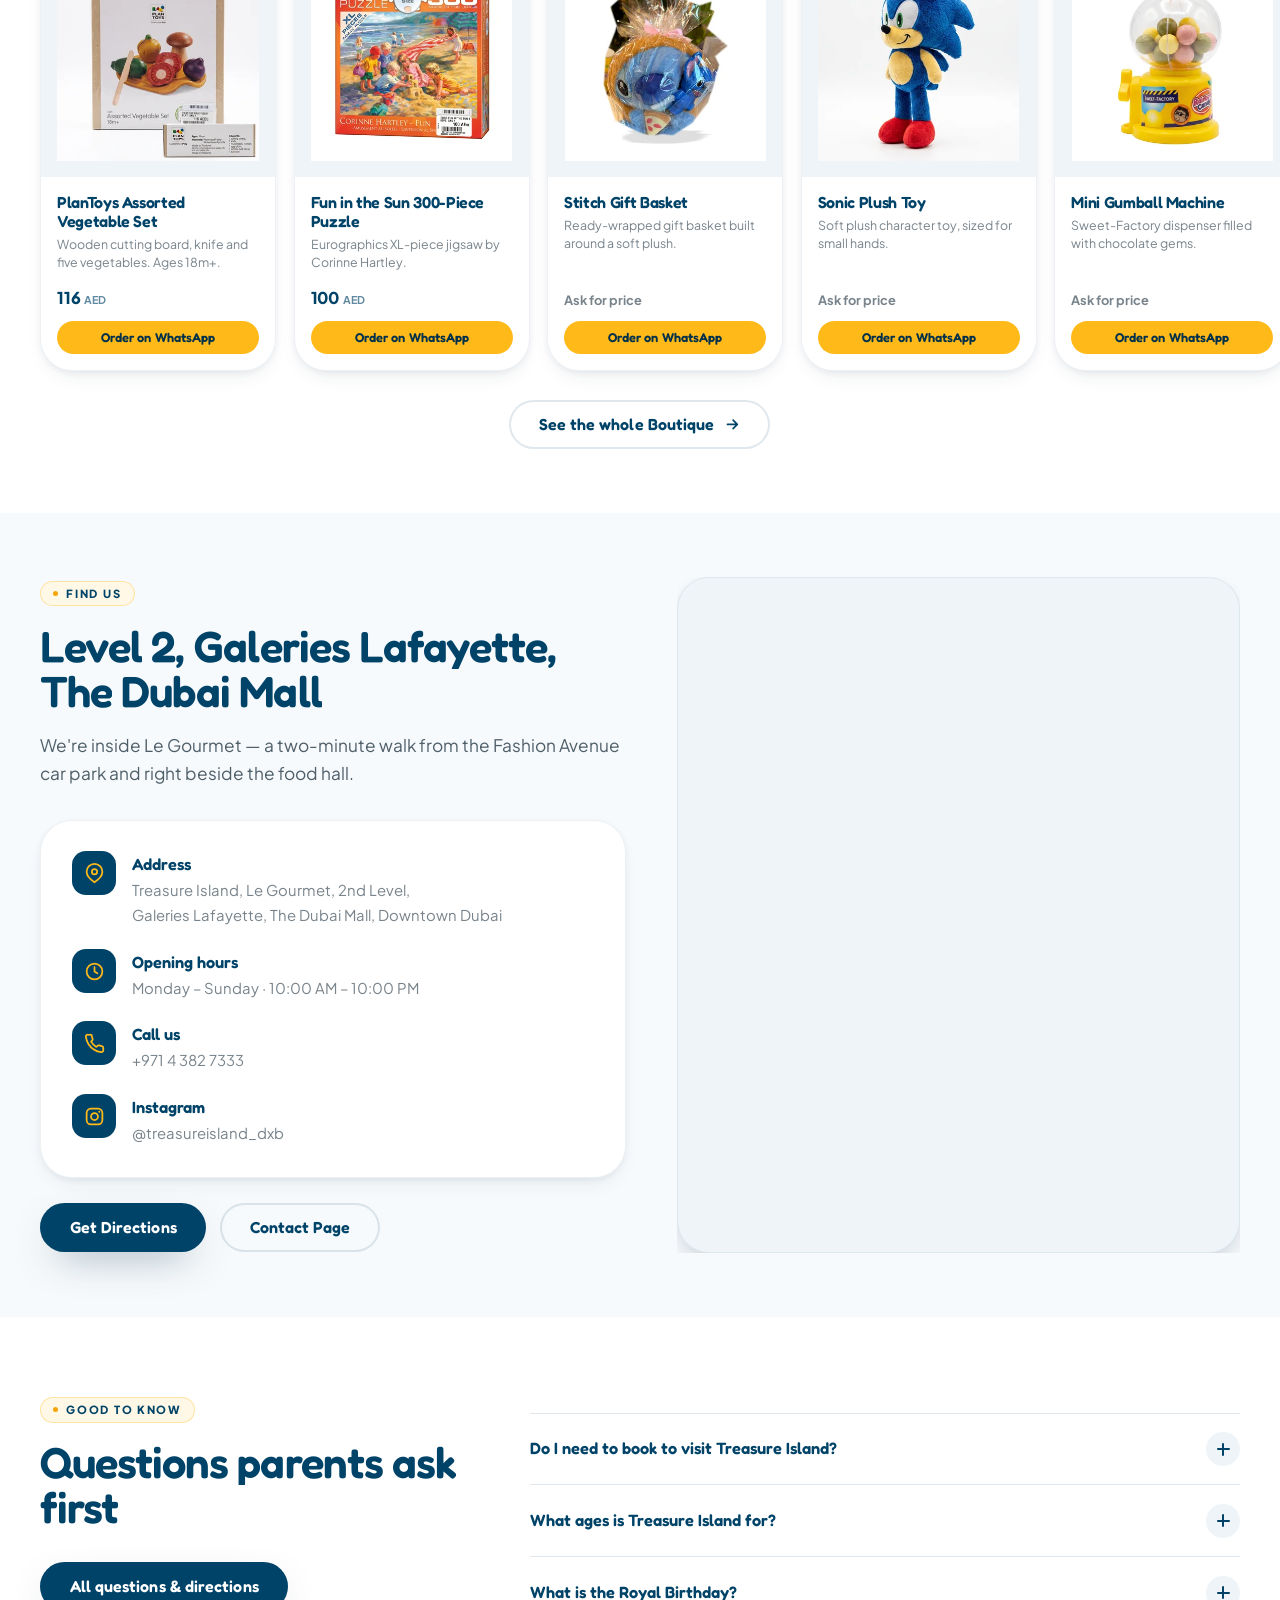
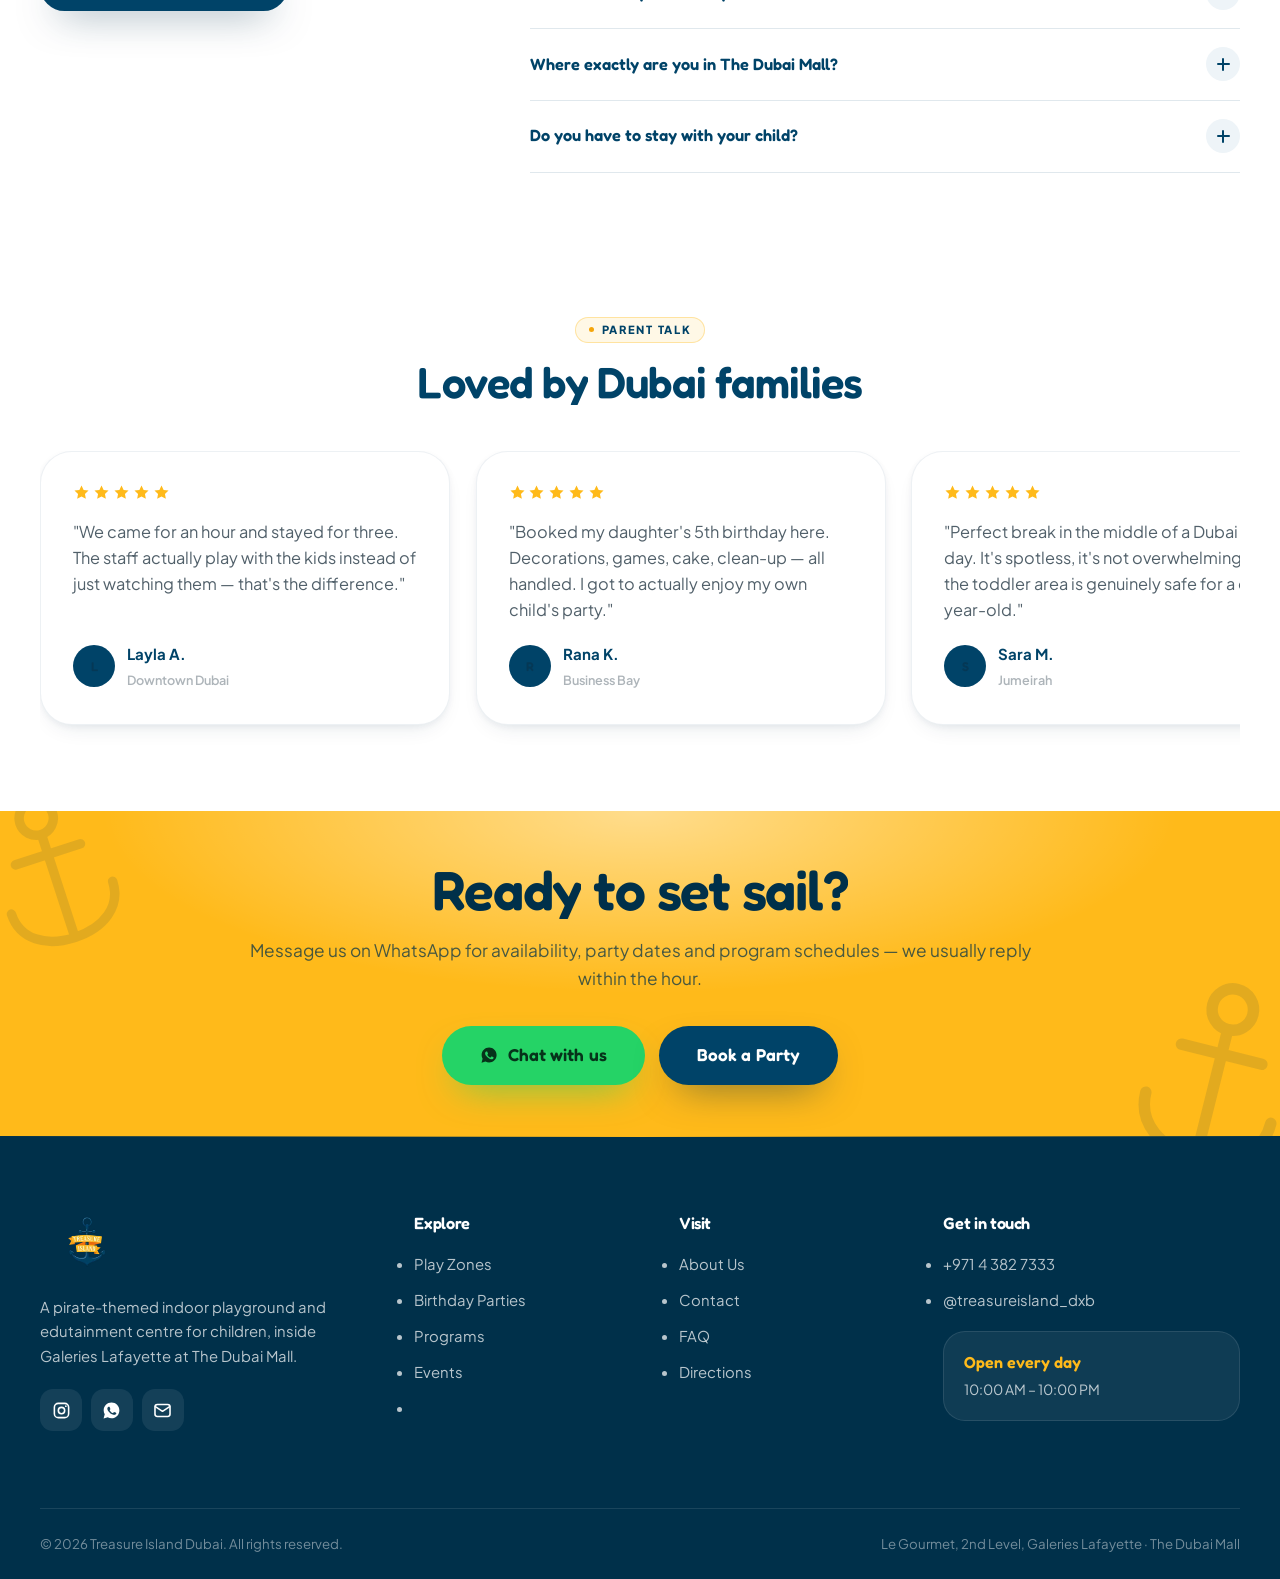
==== commit 96c99f15: "Add the Boutique to the landing page as a scrolling rail Sits after the eighth service block and bef" ====
--- a/index.html
+++ b/index.html
@@ -39,7 +39,7 @@
 <link rel="preload" as="image" href="assets/img/entrance-hero@900.webp"
       imagesrcset="assets/img/entrance-hero@500.webp 500w, assets/img/entrance-hero@700.webp 700w, assets/img/entrance-hero@900.webp 900w, assets/img/entrance-hero.webp 1200w"
       imagesizes="(max-width:900px) 72vw, 34.6vw" fetchpriority="high">
-<link rel="stylesheet" href="assets/css/style.css?v=939d9ca5">
+<link rel="stylesheet" href="assets/css/style.css?v=537271be">
 
 <script type="application/ld+json">
 {
@@ -812,6 +812,188 @@
   </div>
 </section>
 
+<!-- ============ BOUTIQUE RAIL ============ -->
+<section class="section" id="boutique" aria-labelledby="boutique-h">
+  <div class="shell">
+    <div class="rail-head">
+      <div class="sec-head">
+        <span class="eyebrow">In the Boutique</span>
+        <h2 id="boutique-h" class="split">Take a little treasure home</h2>
+        <p class="lead">Our shop by the entrance &mdash; toys, sweets and ready-wrapped gifts. Tap Order and it opens WhatsApp with the item ready to send.</p>
+      </div>
+      <div class="rail-nav" aria-hidden="true">
+        <button type="button" class="rail-btn" data-rail="prev" aria-label="Previous products">
+          <svg viewBox="0 0 24 24" fill="none" stroke="currentColor" stroke-width="2.4" stroke-linecap="round" stroke-linejoin="round"><path d="M15 18l-6-6 6-6"/></svg>
+        </button>
+        <button type="button" class="rail-btn" data-rail="next" aria-label="Next products">
+          <svg viewBox="0 0 24 24" fill="none" stroke="currentColor" stroke-width="2.4" stroke-linecap="round" stroke-linejoin="round"><path d="M9 6l6 6-6 6"/></svg>
+        </button>
+      </div>
+    </div>
+  </div>
+
+  <div class="rail-wrap">
+    <div class="shop-rail" data-rail-track tabindex="0" role="region" aria-label="Boutique products, scroll for more">
+        <article class="shop-card">
+          <figure>
+            <img class="lazy" src="assets/img/shop/plantoys-vegetable-set@400.webp"
+                 srcset="assets/img/shop/plantoys-vegetable-set@400.webp 400w, assets/img/shop/plantoys-vegetable-set@600.webp 600w"
+                 sizes="(max-width:699px) 42vw, 240px"
+                 alt="PlanToys Assorted Vegetable Set at the Treasure Island Boutique" width="600" height="600" loading="lazy" decoding="async">
+          </figure>
+          <div class="shop-body">
+            <h3 class="shop-name">PlanToys Assorted Vegetable Set</h3>
+            <p class="shop-desc">Wooden cutting board, knife and five vegetables. Ages 18m+.</p>
+            <div class="shop-foot"><span class="shop-price">116 <small>AED</small></span></div>
+            <a class="btn btn--gold btn--sm shop-order" href="https://wa.me/971504738452?text=Hello%20Treasure%20Island%2C%0A%0AI%27d%20like%20to%20order%20this%20from%20the%20Boutique.%0A%0A%E2%80%A2%20Product%3A%20PlanToys%20Assorted%20Vegetable%20Set%0A%E2%80%A2%20Price%3A%20116%20AED%0A%E2%80%A2%20Quantity%3A%0A%E2%80%A2%20Collect%20in%20store%20or%20delivery%3A%0A%0APhoto%3A%20https%3A%2F%2Fmohammadmarwanbalkis-sketch.github.io%2Ftreasure-island%2Fassets%2Fimg%2Fshop%2Fplantoys-vegetable-set%40800.webp%0A%0A%E2%80%94%20Sent%20from%20the%20Treasure%20Island%20website%20%28Boutique%29"
+               target="_blank" rel="noopener" aria-label="Order PlanToys Assorted Vegetable Set on WhatsApp">Order on WhatsApp</a>
+          </div>
+        </article>
+        <article class="shop-card">
+          <figure>
+            <img class="lazy" src="assets/img/shop/puzzle-fun-in-the-sun@400.webp"
+                 srcset="assets/img/shop/puzzle-fun-in-the-sun@400.webp 400w, assets/img/shop/puzzle-fun-in-the-sun@600.webp 600w"
+                 sizes="(max-width:699px) 42vw, 240px"
+                 alt="Fun in the Sun 300-Piece Puzzle at the Treasure Island Boutique" width="600" height="600" loading="lazy" decoding="async">
+          </figure>
+          <div class="shop-body">
+            <h3 class="shop-name">Fun in the Sun 300-Piece Puzzle</h3>
+            <p class="shop-desc">Eurographics XL-piece jigsaw by Corinne Hartley.</p>
+            <div class="shop-foot"><span class="shop-price">100 <small>AED</small></span></div>
+            <a class="btn btn--gold btn--sm shop-order" href="https://wa.me/971504738452?text=Hello%20Treasure%20Island%2C%0A%0AI%27d%20like%20to%20order%20this%20from%20the%20Boutique.%0A%0A%E2%80%A2%20Product%3A%20Fun%20in%20the%20Sun%20300-Piece%20Puzzle%0A%E2%80%A2%20Price%3A%20100%20AED%0A%E2%80%A2%20Quantity%3A%0A%E2%80%A2%20Collect%20in%20store%20or%20delivery%3A%0A%0APhoto%3A%20https%3A%2F%2Fmohammadmarwanbalkis-sketch.github.io%2Ftreasure-island%2Fassets%2Fimg%2Fshop%2Fpuzzle-fun-in-the-sun%40800.webp%0A%0A%E2%80%94%20Sent%20from%20the%20Treasure%20Island%20website%20%28Boutique%29"
+               target="_blank" rel="noopener" aria-label="Order Fun in the Sun 300-Piece Puzzle on WhatsApp">Order on WhatsApp</a>
+          </div>
+        </article>
+        <article class="shop-card">
+          <figure>
+            <img class="lazy" src="assets/img/shop/stitch-gift-basket@400.webp"
+                 srcset="assets/img/shop/stitch-gift-basket@400.webp 400w, assets/img/shop/stitch-gift-basket@600.webp 600w"
+                 sizes="(max-width:699px) 42vw, 240px"
+                 alt="Stitch Gift Basket at the Treasure Island Boutique" width="600" height="600" loading="lazy" decoding="async">
+          </figure>
+          <div class="shop-body">
+            <h3 class="shop-name">Stitch Gift Basket</h3>
+            <p class="shop-desc">Ready-wrapped gift basket built around a soft plush.</p>
+            <div class="shop-foot"><span class="shop-price shop-price--ask">Ask for price</span></div>
+            <a class="btn btn--gold btn--sm shop-order" href="https://wa.me/971504738452?text=Hello%20Treasure%20Island%2C%0A%0AI%27d%20like%20to%20order%20this%20from%20the%20Boutique.%0A%0A%E2%80%A2%20Product%3A%20Stitch%20Gift%20Basket%0A%E2%80%A2%20Price%3A%20Please%20confirm%0A%E2%80%A2%20Quantity%3A%0A%E2%80%A2%20Collect%20in%20store%20or%20delivery%3A%0A%0APhoto%3A%20https%3A%2F%2Fmohammadmarwanbalkis-sketch.github.io%2Ftreasure-island%2Fassets%2Fimg%2Fshop%2Fstitch-gift-basket%40800.webp%0A%0A%E2%80%94%20Sent%20from%20the%20Treasure%20Island%20website%20%28Boutique%29"
+               target="_blank" rel="noopener" aria-label="Order Stitch Gift Basket on WhatsApp">Order on WhatsApp</a>
+          </div>
+        </article>
+        <article class="shop-card">
+          <figure>
+            <img class="lazy" src="assets/img/shop/sonic-plush@400.webp"
+                 srcset="assets/img/shop/sonic-plush@400.webp 400w, assets/img/shop/sonic-plush@600.webp 600w"
+                 sizes="(max-width:699px) 42vw, 240px"
+                 alt="Sonic Plush Toy at the Treasure Island Boutique" width="600" height="600" loading="lazy" decoding="async">
+          </figure>
+          <div class="shop-body">
+            <h3 class="shop-name">Sonic Plush Toy</h3>
+            <p class="shop-desc">Soft plush character toy, sized for small hands.</p>
+            <div class="shop-foot"><span class="shop-price shop-price--ask">Ask for price</span></div>
+            <a class="btn btn--gold btn--sm shop-order" href="https://wa.me/971504738452?text=Hello%20Treasure%20Island%2C%0A%0AI%27d%20like%20to%20order%20this%20from%20the%20Boutique.%0A%0A%E2%80%A2%20Product%3A%20Sonic%20Plush%20Toy%0A%E2%80%A2%20Price%3A%20Please%20confirm%0A%E2%80%A2%20Quantity%3A%0A%E2%80%A2%20Collect%20in%20store%20or%20delivery%3A%0A%0APhoto%3A%20https%3A%2F%2Fmohammadmarwanbalkis-sketch.github.io%2Ftreasure-island%2Fassets%2Fimg%2Fshop%2Fsonic-plush%40800.webp%0A%0A%E2%80%94%20Sent%20from%20the%20Treasure%20Island%20website%20%28Boutique%29"
+               target="_blank" rel="noopener" aria-label="Order Sonic Plush Toy on WhatsApp">Order on WhatsApp</a>
+          </div>
+        </article>
+        <article class="shop-card">
+          <figure>
+            <img class="lazy" src="assets/img/shop/gumball-machine@400.webp"
+                 srcset="assets/img/shop/gumball-machine@400.webp 400w, assets/img/shop/gumball-machine@600.webp 600w"
+                 sizes="(max-width:699px) 42vw, 240px"
+                 alt="Mini Gumball Machine at the Treasure Island Boutique" width="600" height="600" loading="lazy" decoding="async">
+          </figure>
+          <div class="shop-body">
+            <h3 class="shop-name">Mini Gumball Machine</h3>
+            <p class="shop-desc">Sweet-Factory dispenser filled with chocolate gems.</p>
+            <div class="shop-foot"><span class="shop-price shop-price--ask">Ask for price</span></div>
+            <a class="btn btn--gold btn--sm shop-order" href="https://wa.me/971504738452?text=Hello%20Treasure%20Island%2C%0A%0AI%27d%20like%20to%20order%20this%20from%20the%20Boutique.%0A%0A%E2%80%A2%20Product%3A%20Mini%20Gumball%20Machine%0A%E2%80%A2%20Price%3A%20Please%20confirm%0A%E2%80%A2%20Quantity%3A%0A%E2%80%A2%20Collect%20in%20store%20or%20delivery%3A%0A%0APhoto%3A%20https%3A%2F%2Fmohammadmarwanbalkis-sketch.github.io%2Ftreasure-island%2Fassets%2Fimg%2Fshop%2Fgumball-machine%40800.webp%0A%0A%E2%80%94%20Sent%20from%20the%20Treasure%20Island%20website%20%28Boutique%29"
+               target="_blank" rel="noopener" aria-label="Order Mini Gumball Machine on WhatsApp">Order on WhatsApp</a>
+          </div>
+        </article>
+        <article class="shop-card">
+          <figure>
+            <img class="lazy" src="assets/img/shop/candy-dispensers@400.webp"
+                 srcset="assets/img/shop/candy-dispensers@400.webp 400w, assets/img/shop/candy-dispensers@600.webp 600w"
+                 sizes="(max-width:699px) 42vw, 240px"
+                 alt="Rainbow Candy Dispensers at the Treasure Island Boutique" width="600" height="600" loading="lazy" decoding="async">
+          </figure>
+          <div class="shop-body">
+            <h3 class="shop-name">Rainbow Candy Dispensers</h3>
+            <p class="shop-desc">Novelty dispensers with collectable toppers.</p>
+            <div class="shop-foot"><span class="shop-price shop-price--ask">Ask for price</span></div>
+            <a class="btn btn--gold btn--sm shop-order" href="https://wa.me/971504738452?text=Hello%20Treasure%20Island%2C%0A%0AI%27d%20like%20to%20order%20this%20from%20the%20Boutique.%0A%0A%E2%80%A2%20Product%3A%20Rainbow%20Candy%20Dispensers%0A%E2%80%A2%20Price%3A%20Please%20confirm%0A%E2%80%A2%20Quantity%3A%0A%E2%80%A2%20Collect%20in%20store%20or%20delivery%3A%0A%0APhoto%3A%20https%3A%2F%2Fmohammadmarwanbalkis-sketch.github.io%2Ftreasure-island%2Fassets%2Fimg%2Fshop%2Fcandy-dispensers%40800.webp%0A%0A%E2%80%94%20Sent%20from%20the%20Treasure%20Island%20website%20%28Boutique%29"
+               target="_blank" rel="noopener" aria-label="Order Rainbow Candy Dispensers on WhatsApp">Order on WhatsApp</a>
+          </div>
+        </article>
+        <article class="shop-card">
+          <figure>
+            <img class="lazy" src="assets/img/shop/shark-snappers@400.webp"
+                 srcset="assets/img/shop/shark-snappers@400.webp 400w, assets/img/shop/shark-snappers@600.webp 600w"
+                 sizes="(max-width:699px) 42vw, 240px"
+                 alt="Shark Snapper at the Treasure Island Boutique" width="600" height="600" loading="lazy" decoding="async">
+          </figure>
+          <div class="shop-body">
+            <h3 class="shop-name">Shark Snapper</h3>
+            <p class="shop-desc">Snapping shark grabber toy, sold singly.</p>
+            <div class="shop-foot"><span class="shop-price shop-price--ask">Ask for price</span></div>
+            <a class="btn btn--gold btn--sm shop-order" href="https://wa.me/971504738452?text=Hello%20Treasure%20Island%2C%0A%0AI%27d%20like%20to%20order%20this%20from%20the%20Boutique.%0A%0A%E2%80%A2%20Product%3A%20Shark%20Snapper%0A%E2%80%A2%20Price%3A%20Please%20confirm%0A%E2%80%A2%20Quantity%3A%0A%E2%80%A2%20Collect%20in%20store%20or%20delivery%3A%0A%0APhoto%3A%20https%3A%2F%2Fmohammadmarwanbalkis-sketch.github.io%2Ftreasure-island%2Fassets%2Fimg%2Fshop%2Fshark-snappers%40800.webp%0A%0A%E2%80%94%20Sent%20from%20the%20Treasure%20Island%20website%20%28Boutique%29"
+               target="_blank" rel="noopener" aria-label="Order Shark Snapper on WhatsApp">Order on WhatsApp</a>
+          </div>
+        </article>
+        <article class="shop-card">
+          <figure>
+            <img class="lazy" src="assets/img/shop/twist-lollipop@400.webp"
+                 srcset="assets/img/shop/twist-lollipop@400.webp 400w, assets/img/shop/twist-lollipop@600.webp 600w"
+                 sizes="(max-width:699px) 42vw, 240px"
+                 alt="Rainbow Twist Lollipop at the Treasure Island Boutique" width="600" height="600" loading="lazy" decoding="async">
+          </figure>
+          <div class="shop-body">
+            <h3 class="shop-name">Rainbow Twist Lollipop</h3>
+            <p class="shop-desc">Large twisted lollipop on a stick.</p>
+            <div class="shop-foot"><span class="shop-price shop-price--ask">Ask for price</span></div>
+            <a class="btn btn--gold btn--sm shop-order" href="https://wa.me/971504738452?text=Hello%20Treasure%20Island%2C%0A%0AI%27d%20like%20to%20order%20this%20from%20the%20Boutique.%0A%0A%E2%80%A2%20Product%3A%20Rainbow%20Twist%20Lollipop%0A%E2%80%A2%20Price%3A%20Please%20confirm%0A%E2%80%A2%20Quantity%3A%0A%E2%80%A2%20Collect%20in%20store%20or%20delivery%3A%0A%0APhoto%3A%20https%3A%2F%2Fmohammadmarwanbalkis-sketch.github.io%2Ftreasure-island%2Fassets%2Fimg%2Fshop%2Ftwist-lollipop%40800.webp%0A%0A%E2%80%94%20Sent%20from%20the%20Treasure%20Island%20website%20%28Boutique%29"
+               target="_blank" rel="noopener" aria-label="Order Rainbow Twist Lollipop on WhatsApp">Order on WhatsApp</a>
+          </div>
+        </article>
+        <article class="shop-card">
+          <figure>
+            <img class="lazy" src="assets/img/shop/peach-rings@400.webp"
+                 srcset="assets/img/shop/peach-rings@400.webp 400w, assets/img/shop/peach-rings@600.webp 600w"
+                 sizes="(max-width:699px) 42vw, 240px"
+                 alt="Sweet-Factory Peach Rings at the Treasure Island Boutique" width="600" height="600" loading="lazy" decoding="async">
+          </figure>
+          <div class="shop-body">
+            <h3 class="shop-name">Sweet-Factory Peach Rings</h3>
+            <p class="shop-desc">140g bag, made with natural colours.</p>
+            <div class="shop-foot"><span class="shop-price shop-price--ask">Ask for price</span></div>
+            <a class="btn btn--gold btn--sm shop-order" href="https://wa.me/971504738452?text=Hello%20Treasure%20Island%2C%0A%0AI%27d%20like%20to%20order%20this%20from%20the%20Boutique.%0A%0A%E2%80%A2%20Product%3A%20Sweet-Factory%20Peach%20Rings%0A%E2%80%A2%20Price%3A%20Please%20confirm%0A%E2%80%A2%20Quantity%3A%0A%E2%80%A2%20Collect%20in%20store%20or%20delivery%3A%0A%0APhoto%3A%20https%3A%2F%2Fmohammadmarwanbalkis-sketch.github.io%2Ftreasure-island%2Fassets%2Fimg%2Fshop%2Fpeach-rings%40800.webp%0A%0A%E2%80%94%20Sent%20from%20the%20Treasure%20Island%20website%20%28Boutique%29"
+               target="_blank" rel="noopener" aria-label="Order Sweet-Factory Peach Rings on WhatsApp">Order on WhatsApp</a>
+          </div>
+        </article>
+        <article class="shop-card">
+          <figure>
+            <img class="lazy" src="assets/img/shop/treasure-island-balloon@400.webp"
+                 srcset="assets/img/shop/treasure-island-balloon@400.webp 400w, assets/img/shop/treasure-island-balloon@600.webp 600w"
+                 sizes="(max-width:699px) 42vw, 240px"
+                 alt="Treasure Island Balloon at the Treasure Island Boutique" width="600" height="600" loading="lazy" decoding="async">
+          </figure>
+          <div class="shop-body">
+            <h3 class="shop-name">Treasure Island Balloon</h3>
+            <p class="shop-desc">Gold latex balloon with the Treasure Island anchor.</p>
+            <div class="shop-foot"><span class="shop-price shop-price--ask">Ask for price</span></div>
+            <a class="btn btn--gold btn--sm shop-order" href="https://wa.me/971504738452?text=Hello%20Treasure%20Island%2C%0A%0AI%27d%20like%20to%20order%20this%20from%20the%20Boutique.%0A%0A%E2%80%A2%20Product%3A%20Treasure%20Island%20Balloon%0A%E2%80%A2%20Price%3A%20Please%20confirm%0A%E2%80%A2%20Quantity%3A%0A%E2%80%A2%20Collect%20in%20store%20or%20delivery%3A%0A%0APhoto%3A%20https%3A%2F%2Fmohammadmarwanbalkis-sketch.github.io%2Ftreasure-island%2Fassets%2Fimg%2Fshop%2Ftreasure-island-balloon%40800.webp%0A%0A%E2%80%94%20Sent%20from%20the%20Treasure%20Island%20website%20%28Boutique%29"
+               target="_blank" rel="noopener" aria-label="Order Treasure Island Balloon on WhatsApp">Order on WhatsApp</a>
+          </div>
+        </article>
+    </div>
+  </div>
+
+  <div class="shell rail-foot">
+    <a class="btn btn--ghost" href="play.html#shop">See the whole Boutique
+      <svg class="i-arrow" viewBox="0 0 24 24" fill="none" stroke="currentColor" stroke-width="2.4" stroke-linecap="round" stroke-linejoin="round" aria-hidden="true"><path d="M5 12h14M13 6l6 6-6 6"/></svg></a>
+  </div>
+</section>
+
+
 <!-- ============ VISIT / MAP ============ -->
 <section class="section section--paper" id="visit">
   <div class="shell contact-grid">
@@ -1018,6 +1200,6 @@
   </button>
 </div>
 
-<script src="assets/js/app.js?v=9db65f09" defer></script>
+<script src="assets/js/app.js?v=a6fd881b" defer></script>
 </body>
 </html>
--- a/assets/css/style.css
+++ b/assets/css/style.css
@@ -2073,3 +2073,42 @@
   margin-top:clamp(1.1rem,2.4vw,1.6rem);text-align:center;
   font-size:.85rem;color:var(--ink-55);
 }
+
+/* ---------- 48. BOUTIQUE RAIL (landing page) ---------- */
+.rail-head{display:flex;align-items:flex-end;justify-content:space-between;gap:1.5rem}
+.rail-head .sec-head{max-width:52ch}
+
+.rail-nav{display:none;gap:.5rem;flex:none;padding-bottom:.25rem}
+@media(min-width:900px){.rail-nav{display:flex}}
+.rail-btn{
+  width:44px;height:44px;border-radius:50%;flex:none;
+  display:grid;place-items:center;cursor:pointer;
+  background:#fff;color:var(--navy);
+  border:1px solid var(--line-2);box-shadow:var(--sh-1);
+  transition:transform .25s var(--e-out),background .25s var(--e-out),opacity .25s var(--e-out);
+}
+.rail-btn svg{width:19px;height:19px}
+.rail-btn:hover{background:var(--gold);transform:translateY(-2px)}
+.rail-btn[disabled]{opacity:.32;pointer-events:none}
+
+/* the rail breaks the shell so cards can run to the screen edge, but the first
+   card still lines up with the heading above it */
+.rail-wrap{margin-top:clamp(1.3rem,2.8vw,2rem)}
+.shop-rail{
+  display:flex;gap:clamp(.7rem,1.6vw,1.1rem);
+  overflow-x:auto;overscroll-behavior-x:contain;
+  scroll-snap-type:x proximity;scroll-behavior:smooth;
+  padding:.5rem max(1.25rem,calc((100% - var(--shell)) / 2)) 1.4rem;
+  /* without this the snap target is the card edge, not the padded edge, so the
+     rail scrolls itself to 80px on load and the prev arrow never disables */
+  scroll-padding-inline:max(1.25rem,calc((100% - var(--shell)) / 2));
+  -webkit-overflow-scrolling:touch;scrollbar-width:none;
+}
+.shop-rail::-webkit-scrollbar{display:none}
+.shop-rail:focus-visible{outline:2px solid var(--gold-600);outline-offset:-4px;border-radius:var(--r-lg)}
+.shop-rail .shop-card{
+  flex:0 0 clamp(158px,44vw,236px);scroll-snap-align:start;
+}
+@media(prefers-reduced-motion:reduce){.shop-rail{scroll-behavior:auto}}
+
+.rail-foot{margin-top:.4rem;display:flex;justify-content:center}
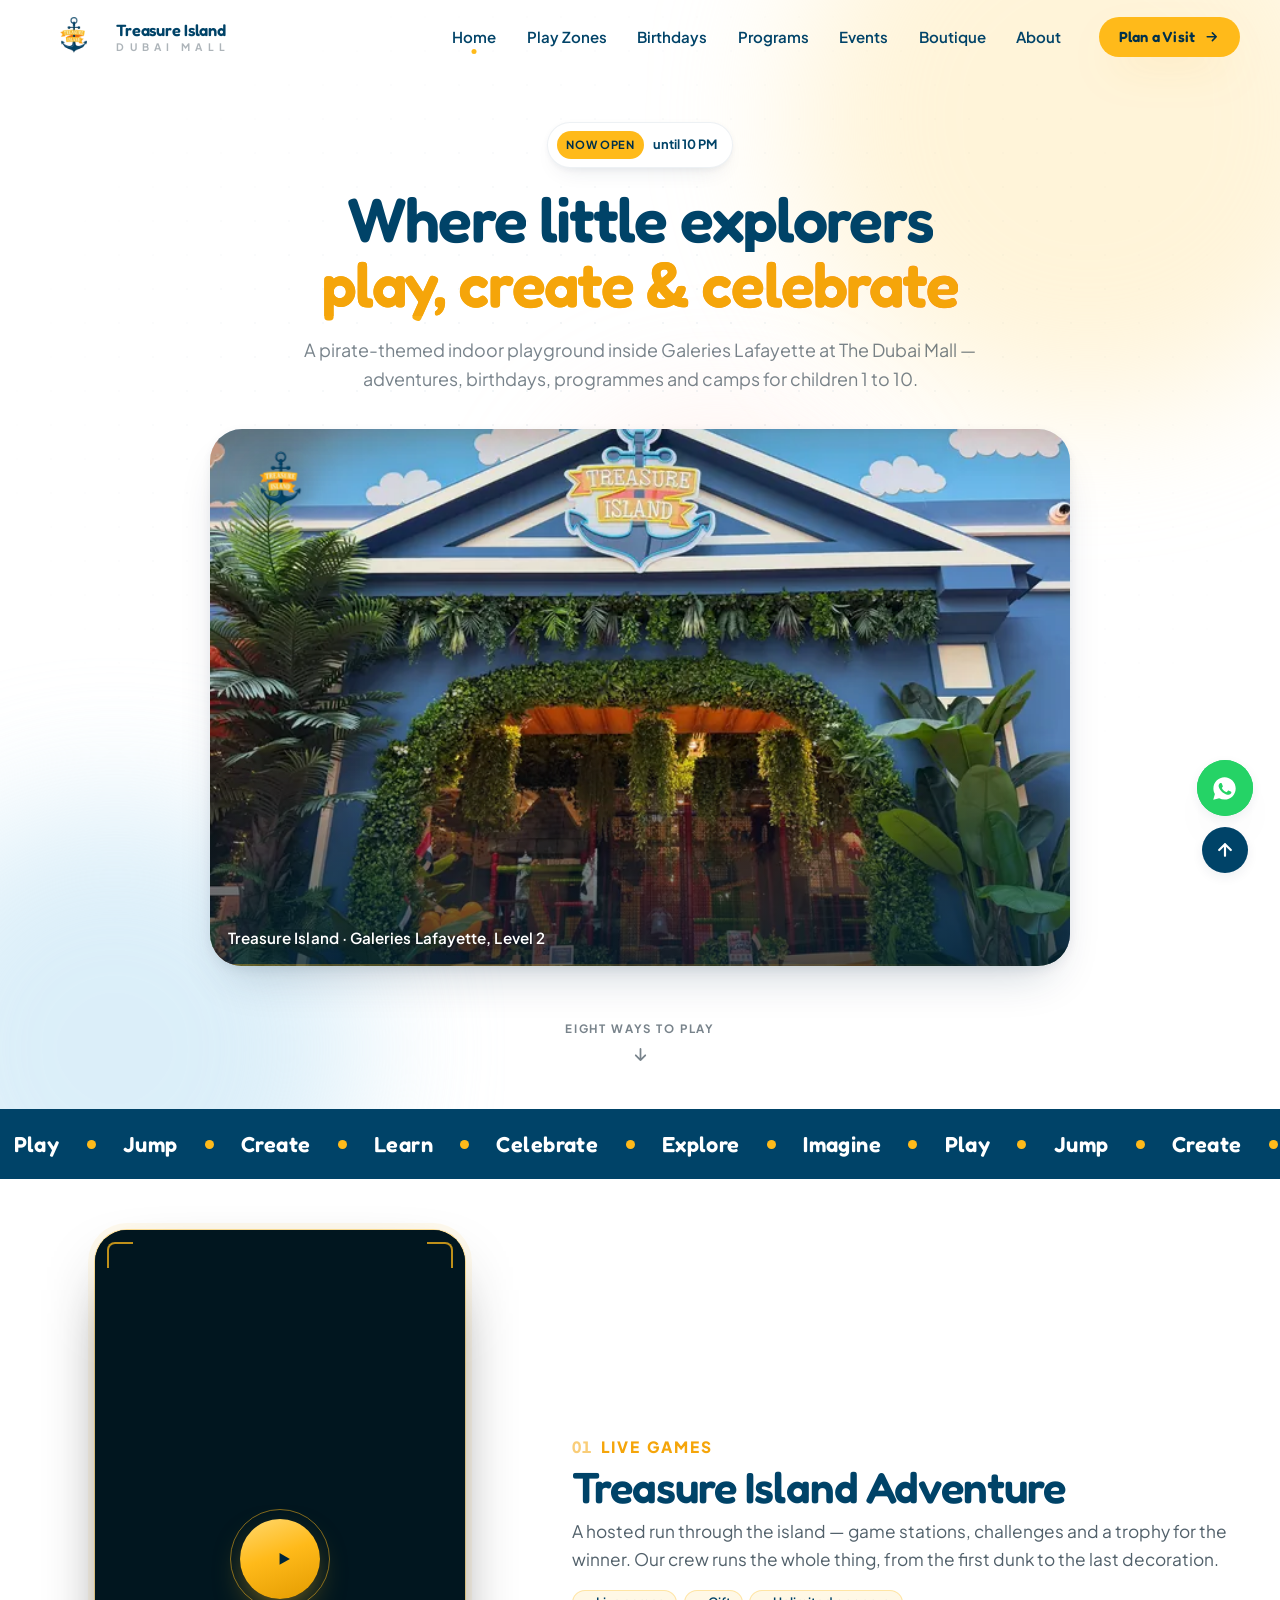
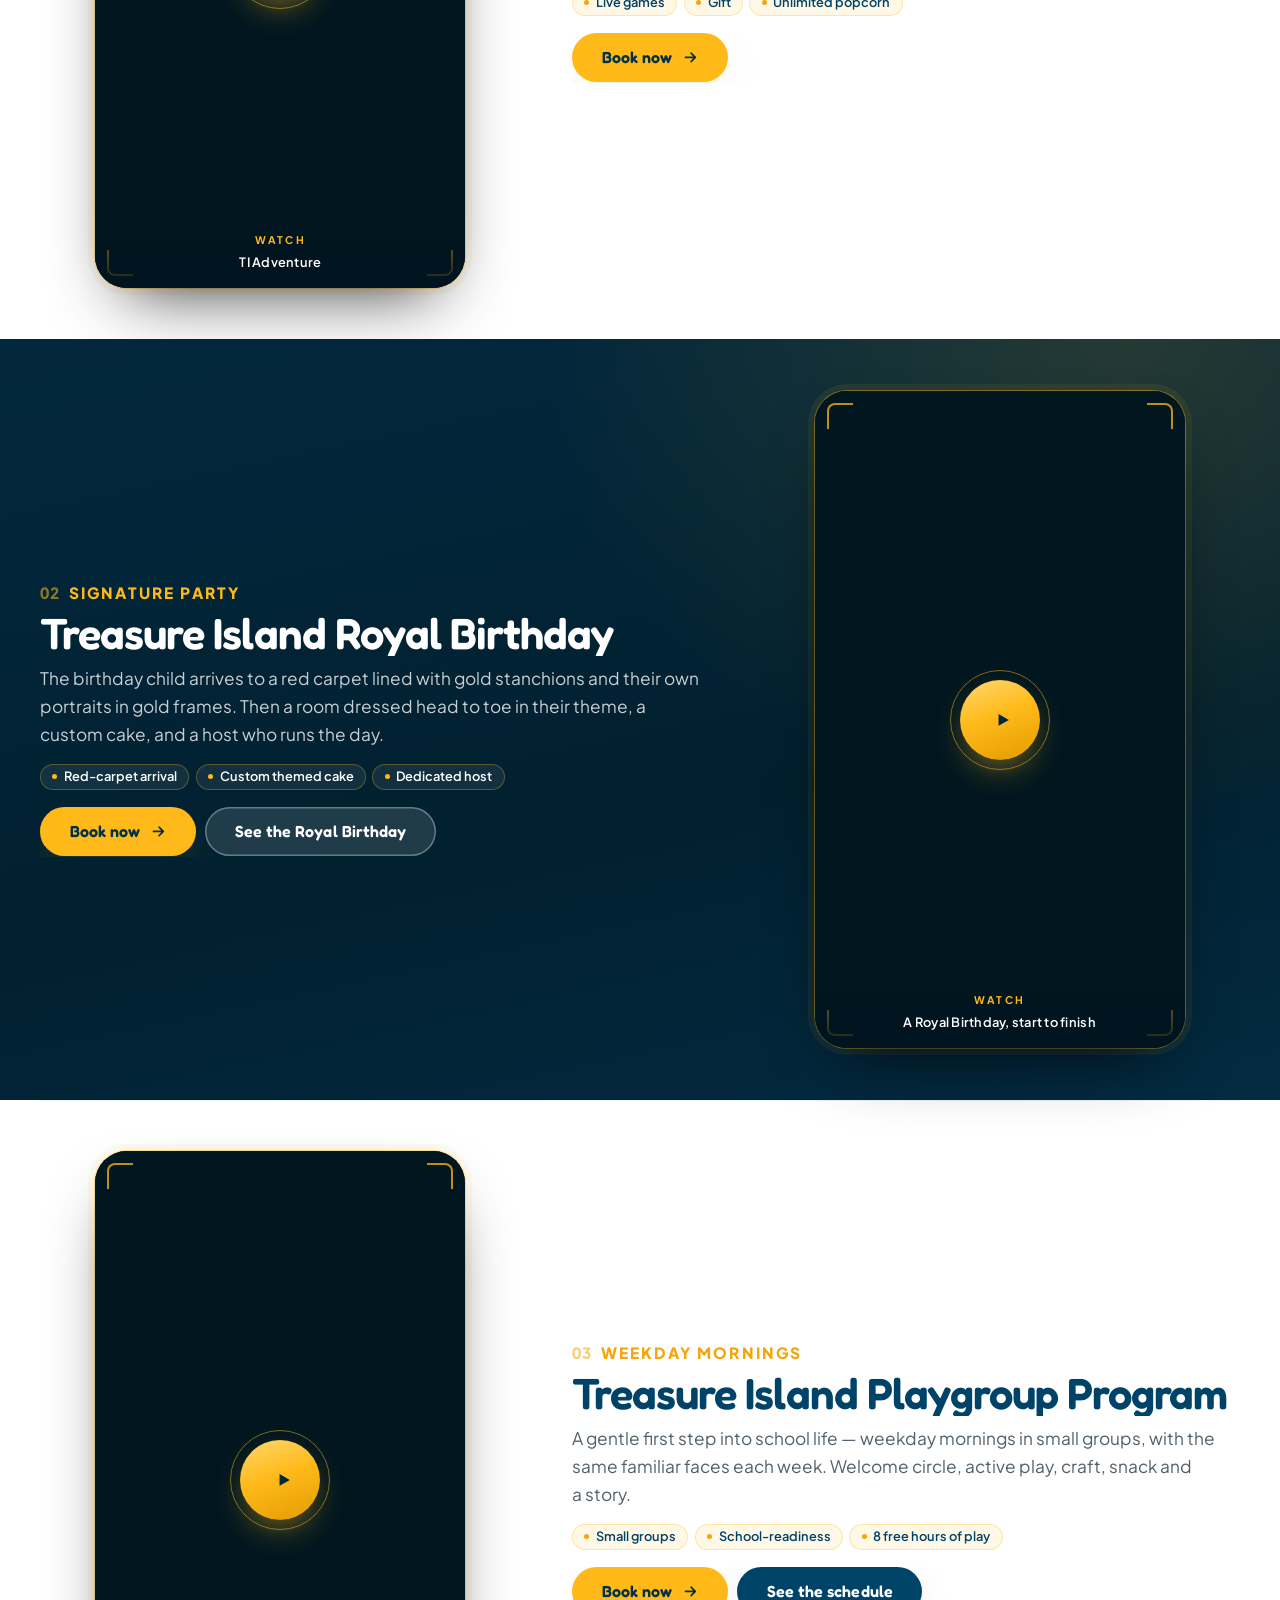
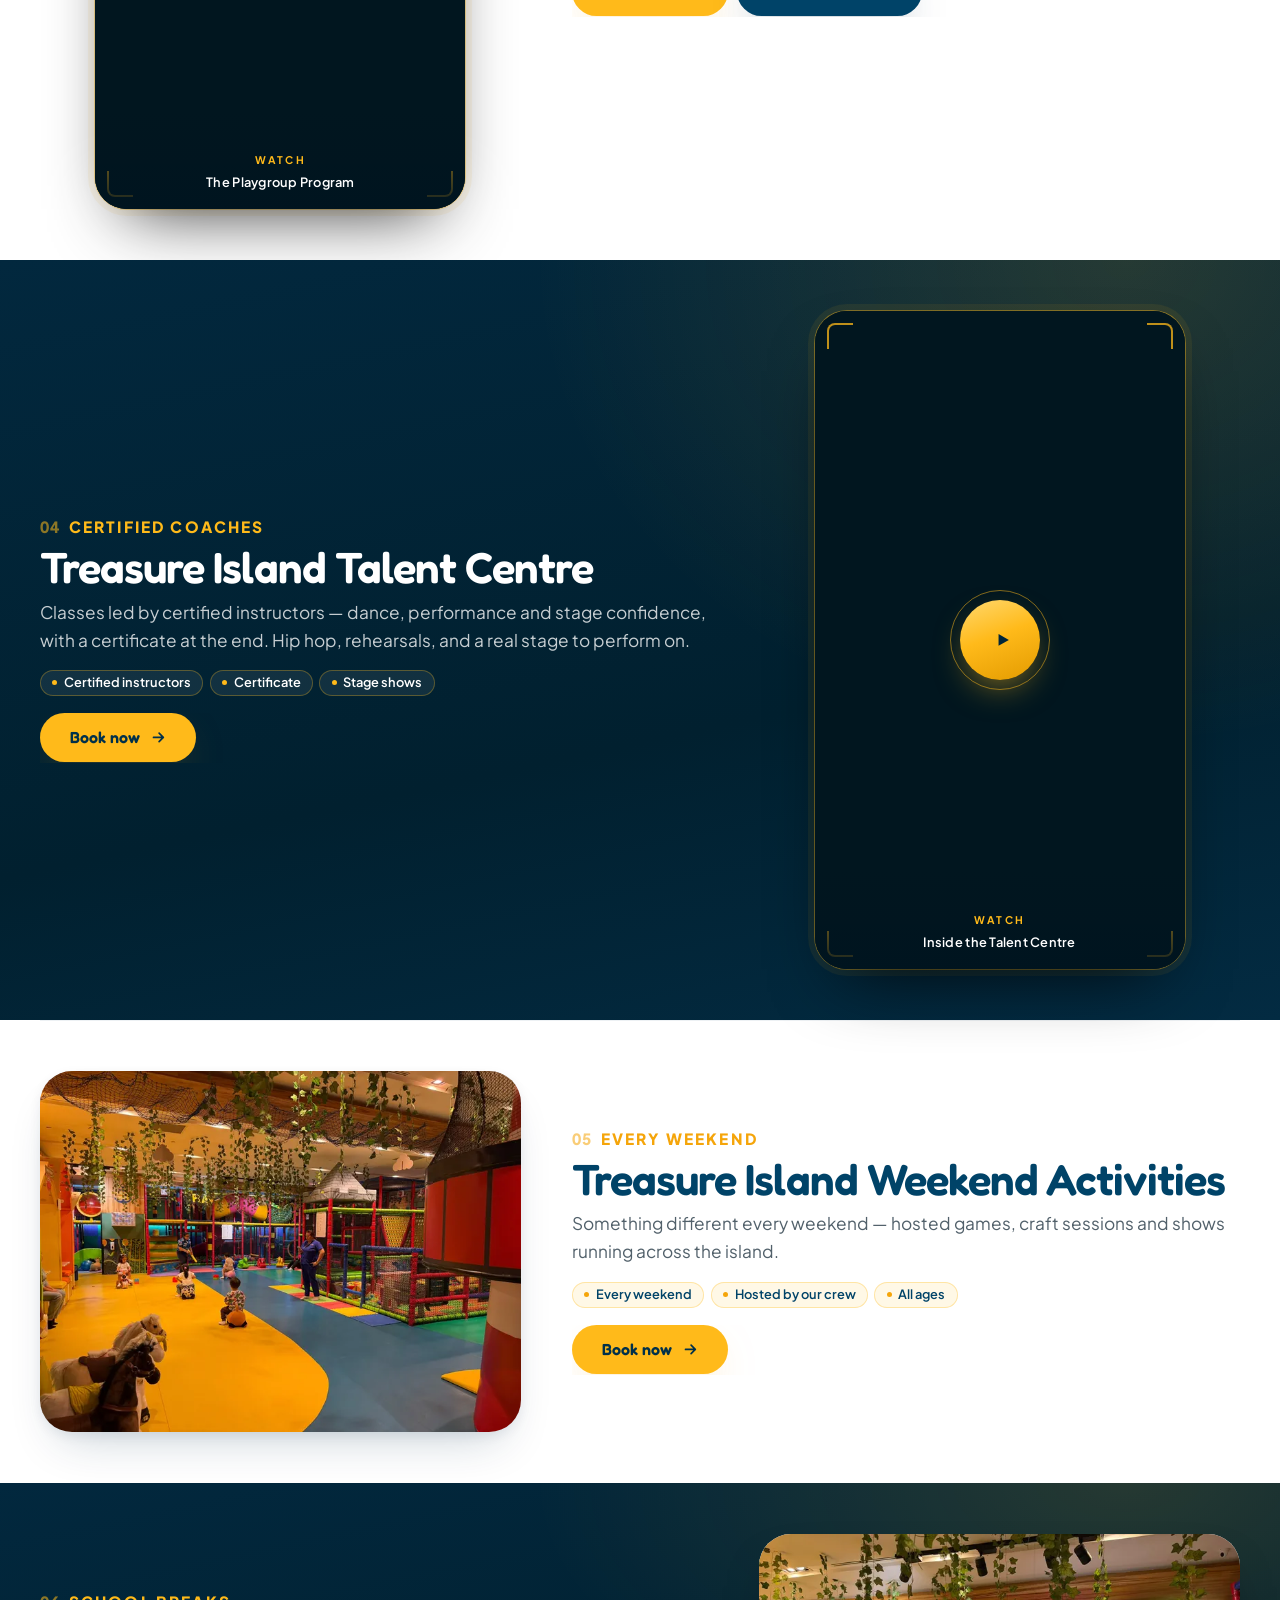
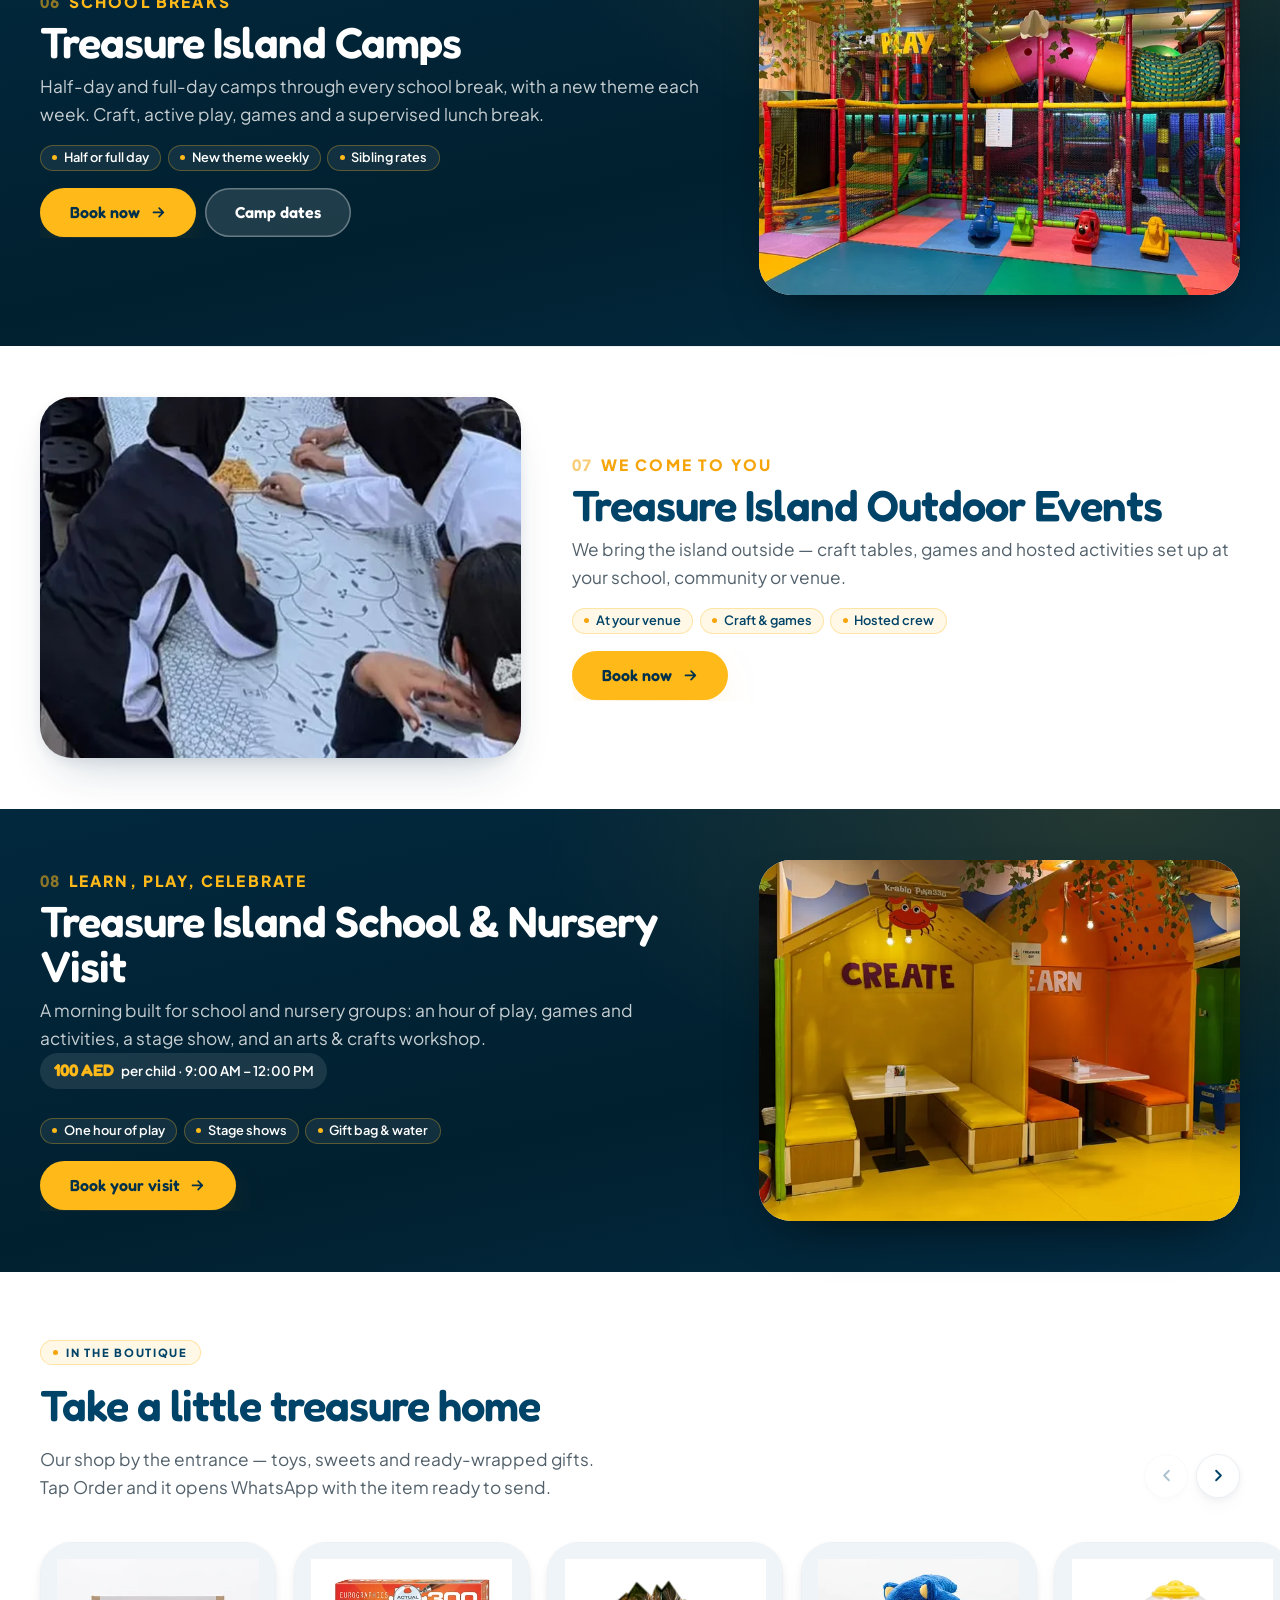
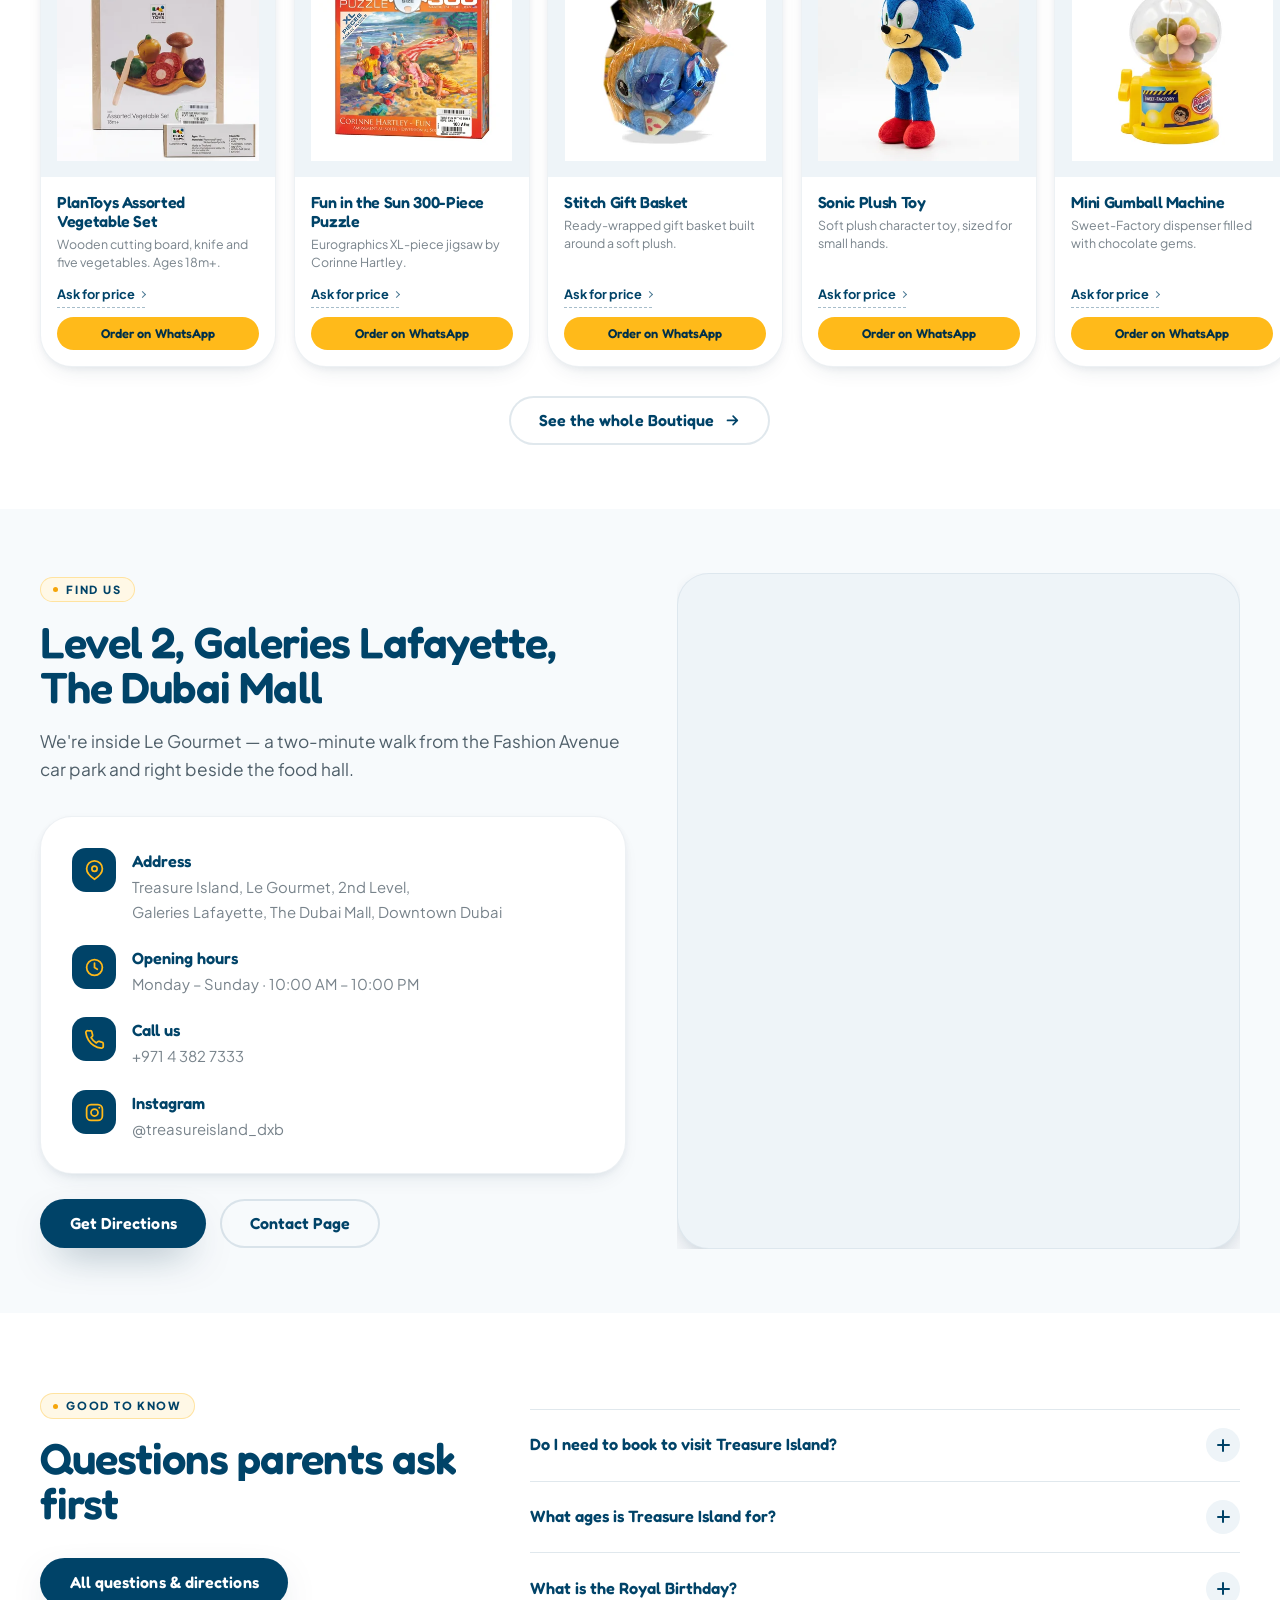
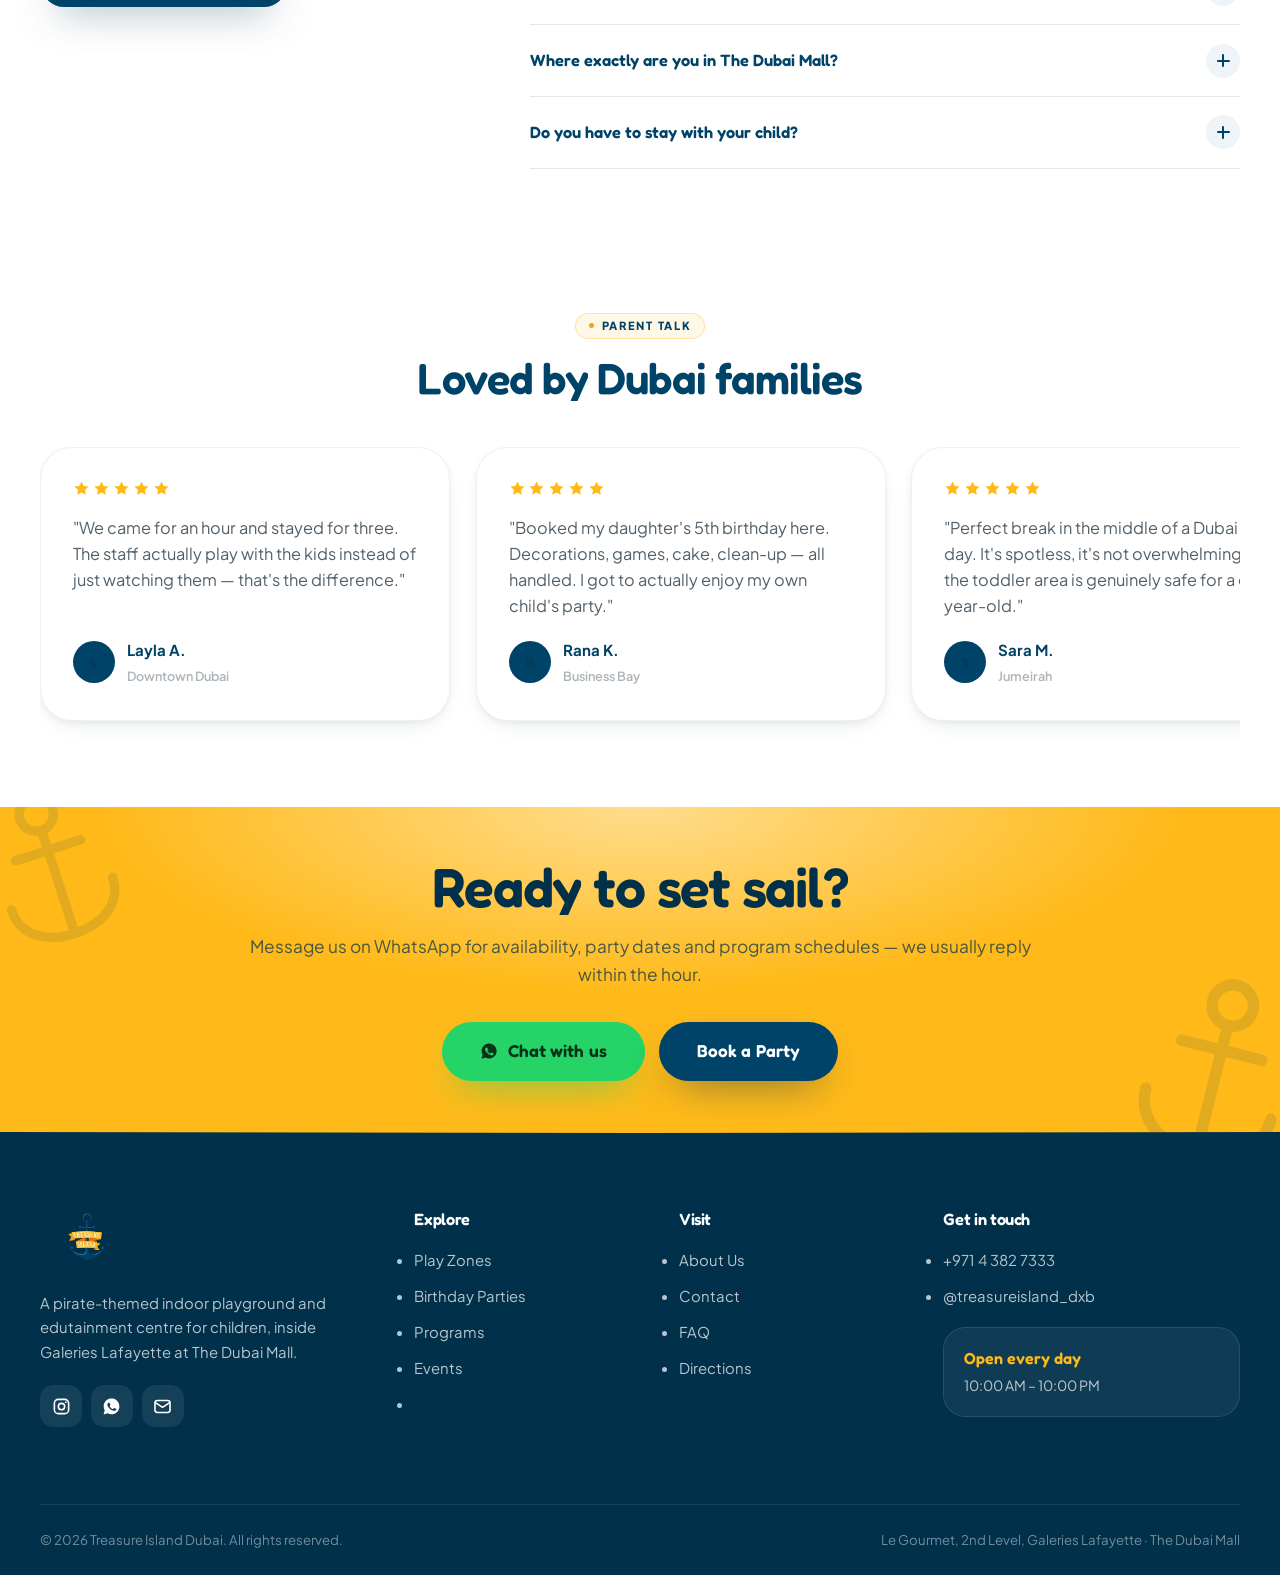
==== commit 1e0bb165: "Ask for price on every product, and make it a WhatsApp link All ten products on both the landing rai" ====
--- a/index.html
+++ b/index.html
@@ -39,7 +39,7 @@
 <link rel="preload" as="image" href="assets/img/entrance-hero@900.webp"
       imagesrcset="assets/img/entrance-hero@500.webp 500w, assets/img/entrance-hero@700.webp 700w, assets/img/entrance-hero@900.webp 900w, assets/img/entrance-hero.webp 1200w"
       imagesizes="(max-width:900px) 72vw, 34.6vw" fetchpriority="high">
-<link rel="stylesheet" href="assets/css/style.css?v=537271be">
+<link rel="stylesheet" href="assets/css/style.css?v=20284bcb">
 
 <script type="application/ld+json">
 {
@@ -844,8 +844,8 @@
           <div class="shop-body">
             <h3 class="shop-name">PlanToys Assorted Vegetable Set</h3>
             <p class="shop-desc">Wooden cutting board, knife and five vegetables. Ages 18m+.</p>
-            <div class="shop-foot"><span class="shop-price">116 <small>AED</small></span></div>
-            <a class="btn btn--gold btn--sm shop-order" href="https://wa.me/971504738452?text=Hello%20Treasure%20Island%2C%0A%0AI%27d%20like%20to%20order%20this%20from%20the%20Boutique.%0A%0A%E2%80%A2%20Product%3A%20PlanToys%20Assorted%20Vegetable%20Set%0A%E2%80%A2%20Price%3A%20116%20AED%0A%E2%80%A2%20Quantity%3A%0A%E2%80%A2%20Collect%20in%20store%20or%20delivery%3A%0A%0APhoto%3A%20https%3A%2F%2Fmohammadmarwanbalkis-sketch.github.io%2Ftreasure-island%2Fassets%2Fimg%2Fshop%2Fplantoys-vegetable-set%40800.webp%0A%0A%E2%80%94%20Sent%20from%20the%20Treasure%20Island%20website%20%28Boutique%29"
+            <div class="shop-foot"><a class="shop-price shop-price--ask" href="https://wa.me/971504738452?text=Hello%20Treasure%20Island%2C%0A%0AI%27d%20like%20to%20order%20this%20from%20the%20Boutique.%0A%0A%E2%80%A2%20Product%3A%20PlanToys%20Assorted%20Vegetable%20Set%0A%E2%80%A2%20Price%3A%20Please%20confirm%0A%E2%80%A2%20Quantity%3A%0A%E2%80%A2%20Collect%20in%20store%20or%20delivery%3A%0A%0APhoto%3A%20https%3A%2F%2Fmohammadmarwanbalkis-sketch.github.io%2Ftreasure-island%2Fassets%2Fimg%2Fshop%2Fplantoys-vegetable-set%40800.webp%0A%0A%E2%80%94%20Sent%20from%20the%20Treasure%20Island%20website%20%28Boutique%29" target="_blank" rel="noopener">Ask for price</a></div>
+            <a class="btn btn--gold btn--sm shop-order" href="https://wa.me/971504738452?text=Hello%20Treasure%20Island%2C%0A%0AI%27d%20like%20to%20order%20this%20from%20the%20Boutique.%0A%0A%E2%80%A2%20Product%3A%20PlanToys%20Assorted%20Vegetable%20Set%0A%E2%80%A2%20Price%3A%20Please%20confirm%0A%E2%80%A2%20Quantity%3A%0A%E2%80%A2%20Collect%20in%20store%20or%20delivery%3A%0A%0APhoto%3A%20https%3A%2F%2Fmohammadmarwanbalkis-sketch.github.io%2Ftreasure-island%2Fassets%2Fimg%2Fshop%2Fplantoys-vegetable-set%40800.webp%0A%0A%E2%80%94%20Sent%20from%20the%20Treasure%20Island%20website%20%28Boutique%29"
                target="_blank" rel="noopener" aria-label="Order PlanToys Assorted Vegetable Set on WhatsApp">Order on WhatsApp</a>
           </div>
         </article>
@@ -859,8 +859,8 @@
           <div class="shop-body">
             <h3 class="shop-name">Fun in the Sun 300-Piece Puzzle</h3>
             <p class="shop-desc">Eurographics XL-piece jigsaw by Corinne Hartley.</p>
-            <div class="shop-foot"><span class="shop-price">100 <small>AED</small></span></div>
-            <a class="btn btn--gold btn--sm shop-order" href="https://wa.me/971504738452?text=Hello%20Treasure%20Island%2C%0A%0AI%27d%20like%20to%20order%20this%20from%20the%20Boutique.%0A%0A%E2%80%A2%20Product%3A%20Fun%20in%20the%20Sun%20300-Piece%20Puzzle%0A%E2%80%A2%20Price%3A%20100%20AED%0A%E2%80%A2%20Quantity%3A%0A%E2%80%A2%20Collect%20in%20store%20or%20delivery%3A%0A%0APhoto%3A%20https%3A%2F%2Fmohammadmarwanbalkis-sketch.github.io%2Ftreasure-island%2Fassets%2Fimg%2Fshop%2Fpuzzle-fun-in-the-sun%40800.webp%0A%0A%E2%80%94%20Sent%20from%20the%20Treasure%20Island%20website%20%28Boutique%29"
+            <div class="shop-foot"><a class="shop-price shop-price--ask" href="https://wa.me/971504738452?text=Hello%20Treasure%20Island%2C%0A%0AI%27d%20like%20to%20order%20this%20from%20the%20Boutique.%0A%0A%E2%80%A2%20Product%3A%20Fun%20in%20the%20Sun%20300-Piece%20Puzzle%0A%E2%80%A2%20Price%3A%20Please%20confirm%0A%E2%80%A2%20Quantity%3A%0A%E2%80%A2%20Collect%20in%20store%20or%20delivery%3A%0A%0APhoto%3A%20https%3A%2F%2Fmohammadmarwanbalkis-sketch.github.io%2Ftreasure-island%2Fassets%2Fimg%2Fshop%2Fpuzzle-fun-in-the-sun%40800.webp%0A%0A%E2%80%94%20Sent%20from%20the%20Treasure%20Island%20website%20%28Boutique%29" target="_blank" rel="noopener">Ask for price</a></div>
+            <a class="btn btn--gold btn--sm shop-order" href="https://wa.me/971504738452?text=Hello%20Treasure%20Island%2C%0A%0AI%27d%20like%20to%20order%20this%20from%20the%20Boutique.%0A%0A%E2%80%A2%20Product%3A%20Fun%20in%20the%20Sun%20300-Piece%20Puzzle%0A%E2%80%A2%20Price%3A%20Please%20confirm%0A%E2%80%A2%20Quantity%3A%0A%E2%80%A2%20Collect%20in%20store%20or%20delivery%3A%0A%0APhoto%3A%20https%3A%2F%2Fmohammadmarwanbalkis-sketch.github.io%2Ftreasure-island%2Fassets%2Fimg%2Fshop%2Fpuzzle-fun-in-the-sun%40800.webp%0A%0A%E2%80%94%20Sent%20from%20the%20Treasure%20Island%20website%20%28Boutique%29"
                target="_blank" rel="noopener" aria-label="Order Fun in the Sun 300-Piece Puzzle on WhatsApp">Order on WhatsApp</a>
           </div>
         </article>
@@ -874,7 +874,7 @@
           <div class="shop-body">
             <h3 class="shop-name">Stitch Gift Basket</h3>
             <p class="shop-desc">Ready-wrapped gift basket built around a soft plush.</p>
-            <div class="shop-foot"><span class="shop-price shop-price--ask">Ask for price</span></div>
+            <div class="shop-foot"><a class="shop-price shop-price--ask" href="https://wa.me/971504738452?text=Hello%20Treasure%20Island%2C%0A%0AI%27d%20like%20to%20order%20this%20from%20the%20Boutique.%0A%0A%E2%80%A2%20Product%3A%20Stitch%20Gift%20Basket%0A%E2%80%A2%20Price%3A%20Please%20confirm%0A%E2%80%A2%20Quantity%3A%0A%E2%80%A2%20Collect%20in%20store%20or%20delivery%3A%0A%0APhoto%3A%20https%3A%2F%2Fmohammadmarwanbalkis-sketch.github.io%2Ftreasure-island%2Fassets%2Fimg%2Fshop%2Fstitch-gift-basket%40800.webp%0A%0A%E2%80%94%20Sent%20from%20the%20Treasure%20Island%20website%20%28Boutique%29" target="_blank" rel="noopener">Ask for price</a></div>
             <a class="btn btn--gold btn--sm shop-order" href="https://wa.me/971504738452?text=Hello%20Treasure%20Island%2C%0A%0AI%27d%20like%20to%20order%20this%20from%20the%20Boutique.%0A%0A%E2%80%A2%20Product%3A%20Stitch%20Gift%20Basket%0A%E2%80%A2%20Price%3A%20Please%20confirm%0A%E2%80%A2%20Quantity%3A%0A%E2%80%A2%20Collect%20in%20store%20or%20delivery%3A%0A%0APhoto%3A%20https%3A%2F%2Fmohammadmarwanbalkis-sketch.github.io%2Ftreasure-island%2Fassets%2Fimg%2Fshop%2Fstitch-gift-basket%40800.webp%0A%0A%E2%80%94%20Sent%20from%20the%20Treasure%20Island%20website%20%28Boutique%29"
                target="_blank" rel="noopener" aria-label="Order Stitch Gift Basket on WhatsApp">Order on WhatsApp</a>
           </div>
@@ -889,7 +889,7 @@
           <div class="shop-body">
             <h3 class="shop-name">Sonic Plush Toy</h3>
             <p class="shop-desc">Soft plush character toy, sized for small hands.</p>
-            <div class="shop-foot"><span class="shop-price shop-price--ask">Ask for price</span></div>
+            <div class="shop-foot"><a class="shop-price shop-price--ask" href="https://wa.me/971504738452?text=Hello%20Treasure%20Island%2C%0A%0AI%27d%20like%20to%20order%20this%20from%20the%20Boutique.%0A%0A%E2%80%A2%20Product%3A%20Sonic%20Plush%20Toy%0A%E2%80%A2%20Price%3A%20Please%20confirm%0A%E2%80%A2%20Quantity%3A%0A%E2%80%A2%20Collect%20in%20store%20or%20delivery%3A%0A%0APhoto%3A%20https%3A%2F%2Fmohammadmarwanbalkis-sketch.github.io%2Ftreasure-island%2Fassets%2Fimg%2Fshop%2Fsonic-plush%40800.webp%0A%0A%E2%80%94%20Sent%20from%20the%20Treasure%20Island%20website%20%28Boutique%29" target="_blank" rel="noopener">Ask for price</a></div>
             <a class="btn btn--gold btn--sm shop-order" href="https://wa.me/971504738452?text=Hello%20Treasure%20Island%2C%0A%0AI%27d%20like%20to%20order%20this%20from%20the%20Boutique.%0A%0A%E2%80%A2%20Product%3A%20Sonic%20Plush%20Toy%0A%E2%80%A2%20Price%3A%20Please%20confirm%0A%E2%80%A2%20Quantity%3A%0A%E2%80%A2%20Collect%20in%20store%20or%20delivery%3A%0A%0APhoto%3A%20https%3A%2F%2Fmohammadmarwanbalkis-sketch.github.io%2Ftreasure-island%2Fassets%2Fimg%2Fshop%2Fsonic-plush%40800.webp%0A%0A%E2%80%94%20Sent%20from%20the%20Treasure%20Island%20website%20%28Boutique%29"
                target="_blank" rel="noopener" aria-label="Order Sonic Plush Toy on WhatsApp">Order on WhatsApp</a>
           </div>
@@ -904,7 +904,7 @@
           <div class="shop-body">
             <h3 class="shop-name">Mini Gumball Machine</h3>
             <p class="shop-desc">Sweet-Factory dispenser filled with chocolate gems.</p>
-            <div class="shop-foot"><span class="shop-price shop-price--ask">Ask for price</span></div>
+            <div class="shop-foot"><a class="shop-price shop-price--ask" href="https://wa.me/971504738452?text=Hello%20Treasure%20Island%2C%0A%0AI%27d%20like%20to%20order%20this%20from%20the%20Boutique.%0A%0A%E2%80%A2%20Product%3A%20Mini%20Gumball%20Machine%0A%E2%80%A2%20Price%3A%20Please%20confirm%0A%E2%80%A2%20Quantity%3A%0A%E2%80%A2%20Collect%20in%20store%20or%20delivery%3A%0A%0APhoto%3A%20https%3A%2F%2Fmohammadmarwanbalkis-sketch.github.io%2Ftreasure-island%2Fassets%2Fimg%2Fshop%2Fgumball-machine%40800.webp%0A%0A%E2%80%94%20Sent%20from%20the%20Treasure%20Island%20website%20%28Boutique%29" target="_blank" rel="noopener">Ask for price</a></div>
             <a class="btn btn--gold btn--sm shop-order" href="https://wa.me/971504738452?text=Hello%20Treasure%20Island%2C%0A%0AI%27d%20like%20to%20order%20this%20from%20the%20Boutique.%0A%0A%E2%80%A2%20Product%3A%20Mini%20Gumball%20Machine%0A%E2%80%A2%20Price%3A%20Please%20confirm%0A%E2%80%A2%20Quantity%3A%0A%E2%80%A2%20Collect%20in%20store%20or%20delivery%3A%0A%0APhoto%3A%20https%3A%2F%2Fmohammadmarwanbalkis-sketch.github.io%2Ftreasure-island%2Fassets%2Fimg%2Fshop%2Fgumball-machine%40800.webp%0A%0A%E2%80%94%20Sent%20from%20the%20Treasure%20Island%20website%20%28Boutique%29"
                target="_blank" rel="noopener" aria-label="Order Mini Gumball Machine on WhatsApp">Order on WhatsApp</a>
           </div>
@@ -919,7 +919,7 @@
           <div class="shop-body">
             <h3 class="shop-name">Rainbow Candy Dispensers</h3>
             <p class="shop-desc">Novelty dispensers with collectable toppers.</p>
-            <div class="shop-foot"><span class="shop-price shop-price--ask">Ask for price</span></div>
+            <div class="shop-foot"><a class="shop-price shop-price--ask" href="https://wa.me/971504738452?text=Hello%20Treasure%20Island%2C%0A%0AI%27d%20like%20to%20order%20this%20from%20the%20Boutique.%0A%0A%E2%80%A2%20Product%3A%20Rainbow%20Candy%20Dispensers%0A%E2%80%A2%20Price%3A%20Please%20confirm%0A%E2%80%A2%20Quantity%3A%0A%E2%80%A2%20Collect%20in%20store%20or%20delivery%3A%0A%0APhoto%3A%20https%3A%2F%2Fmohammadmarwanbalkis-sketch.github.io%2Ftreasure-island%2Fassets%2Fimg%2Fshop%2Fcandy-dispensers%40800.webp%0A%0A%E2%80%94%20Sent%20from%20the%20Treasure%20Island%20website%20%28Boutique%29" target="_blank" rel="noopener">Ask for price</a></div>
             <a class="btn btn--gold btn--sm shop-order" href="https://wa.me/971504738452?text=Hello%20Treasure%20Island%2C%0A%0AI%27d%20like%20to%20order%20this%20from%20the%20Boutique.%0A%0A%E2%80%A2%20Product%3A%20Rainbow%20Candy%20Dispensers%0A%E2%80%A2%20Price%3A%20Please%20confirm%0A%E2%80%A2%20Quantity%3A%0A%E2%80%A2%20Collect%20in%20store%20or%20delivery%3A%0A%0APhoto%3A%20https%3A%2F%2Fmohammadmarwanbalkis-sketch.github.io%2Ftreasure-island%2Fassets%2Fimg%2Fshop%2Fcandy-dispensers%40800.webp%0A%0A%E2%80%94%20Sent%20from%20the%20Treasure%20Island%20website%20%28Boutique%29"
                target="_blank" rel="noopener" aria-label="Order Rainbow Candy Dispensers on WhatsApp">Order on WhatsApp</a>
           </div>
@@ -934,7 +934,7 @@
           <div class="shop-body">
             <h3 class="shop-name">Shark Snapper</h3>
             <p class="shop-desc">Snapping shark grabber toy, sold singly.</p>
-            <div class="shop-foot"><span class="shop-price shop-price--ask">Ask for price</span></div>
+            <div class="shop-foot"><a class="shop-price shop-price--ask" href="https://wa.me/971504738452?text=Hello%20Treasure%20Island%2C%0A%0AI%27d%20like%20to%20order%20this%20from%20the%20Boutique.%0A%0A%E2%80%A2%20Product%3A%20Shark%20Snapper%0A%E2%80%A2%20Price%3A%20Please%20confirm%0A%E2%80%A2%20Quantity%3A%0A%E2%80%A2%20Collect%20in%20store%20or%20delivery%3A%0A%0APhoto%3A%20https%3A%2F%2Fmohammadmarwanbalkis-sketch.github.io%2Ftreasure-island%2Fassets%2Fimg%2Fshop%2Fshark-snappers%40800.webp%0A%0A%E2%80%94%20Sent%20from%20the%20Treasure%20Island%20website%20%28Boutique%29" target="_blank" rel="noopener">Ask for price</a></div>
             <a class="btn btn--gold btn--sm shop-order" href="https://wa.me/971504738452?text=Hello%20Treasure%20Island%2C%0A%0AI%27d%20like%20to%20order%20this%20from%20the%20Boutique.%0A%0A%E2%80%A2%20Product%3A%20Shark%20Snapper%0A%E2%80%A2%20Price%3A%20Please%20confirm%0A%E2%80%A2%20Quantity%3A%0A%E2%80%A2%20Collect%20in%20store%20or%20delivery%3A%0A%0APhoto%3A%20https%3A%2F%2Fmohammadmarwanbalkis-sketch.github.io%2Ftreasure-island%2Fassets%2Fimg%2Fshop%2Fshark-snappers%40800.webp%0A%0A%E2%80%94%20Sent%20from%20the%20Treasure%20Island%20website%20%28Boutique%29"
                target="_blank" rel="noopener" aria-label="Order Shark Snapper on WhatsApp">Order on WhatsApp</a>
           </div>
@@ -949,7 +949,7 @@
           <div class="shop-body">
             <h3 class="shop-name">Rainbow Twist Lollipop</h3>
             <p class="shop-desc">Large twisted lollipop on a stick.</p>
-            <div class="shop-foot"><span class="shop-price shop-price--ask">Ask for price</span></div>
+            <div class="shop-foot"><a class="shop-price shop-price--ask" href="https://wa.me/971504738452?text=Hello%20Treasure%20Island%2C%0A%0AI%27d%20like%20to%20order%20this%20from%20the%20Boutique.%0A%0A%E2%80%A2%20Product%3A%20Rainbow%20Twist%20Lollipop%0A%E2%80%A2%20Price%3A%20Please%20confirm%0A%E2%80%A2%20Quantity%3A%0A%E2%80%A2%20Collect%20in%20store%20or%20delivery%3A%0A%0APhoto%3A%20https%3A%2F%2Fmohammadmarwanbalkis-sketch.github.io%2Ftreasure-island%2Fassets%2Fimg%2Fshop%2Ftwist-lollipop%40800.webp%0A%0A%E2%80%94%20Sent%20from%20the%20Treasure%20Island%20website%20%28Boutique%29" target="_blank" rel="noopener">Ask for price</a></div>
             <a class="btn btn--gold btn--sm shop-order" href="https://wa.me/971504738452?text=Hello%20Treasure%20Island%2C%0A%0AI%27d%20like%20to%20order%20this%20from%20the%20Boutique.%0A%0A%E2%80%A2%20Product%3A%20Rainbow%20Twist%20Lollipop%0A%E2%80%A2%20Price%3A%20Please%20confirm%0A%E2%80%A2%20Quantity%3A%0A%E2%80%A2%20Collect%20in%20store%20or%20delivery%3A%0A%0APhoto%3A%20https%3A%2F%2Fmohammadmarwanbalkis-sketch.github.io%2Ftreasure-island%2Fassets%2Fimg%2Fshop%2Ftwist-lollipop%40800.webp%0A%0A%E2%80%94%20Sent%20from%20the%20Treasure%20Island%20website%20%28Boutique%29"
                target="_blank" rel="noopener" aria-label="Order Rainbow Twist Lollipop on WhatsApp">Order on WhatsApp</a>
           </div>
@@ -964,7 +964,7 @@
           <div class="shop-body">
             <h3 class="shop-name">Sweet-Factory Peach Rings</h3>
             <p class="shop-desc">140g bag, made with natural colours.</p>
-            <div class="shop-foot"><span class="shop-price shop-price--ask">Ask for price</span></div>
+            <div class="shop-foot"><a class="shop-price shop-price--ask" href="https://wa.me/971504738452?text=Hello%20Treasure%20Island%2C%0A%0AI%27d%20like%20to%20order%20this%20from%20the%20Boutique.%0A%0A%E2%80%A2%20Product%3A%20Sweet-Factory%20Peach%20Rings%0A%E2%80%A2%20Price%3A%20Please%20confirm%0A%E2%80%A2%20Quantity%3A%0A%E2%80%A2%20Collect%20in%20store%20or%20delivery%3A%0A%0APhoto%3A%20https%3A%2F%2Fmohammadmarwanbalkis-sketch.github.io%2Ftreasure-island%2Fassets%2Fimg%2Fshop%2Fpeach-rings%40800.webp%0A%0A%E2%80%94%20Sent%20from%20the%20Treasure%20Island%20website%20%28Boutique%29" target="_blank" rel="noopener">Ask for price</a></div>
             <a class="btn btn--gold btn--sm shop-order" href="https://wa.me/971504738452?text=Hello%20Treasure%20Island%2C%0A%0AI%27d%20like%20to%20order%20this%20from%20the%20Boutique.%0A%0A%E2%80%A2%20Product%3A%20Sweet-Factory%20Peach%20Rings%0A%E2%80%A2%20Price%3A%20Please%20confirm%0A%E2%80%A2%20Quantity%3A%0A%E2%80%A2%20Collect%20in%20store%20or%20delivery%3A%0A%0APhoto%3A%20https%3A%2F%2Fmohammadmarwanbalkis-sketch.github.io%2Ftreasure-island%2Fassets%2Fimg%2Fshop%2Fpeach-rings%40800.webp%0A%0A%E2%80%94%20Sent%20from%20the%20Treasure%20Island%20website%20%28Boutique%29"
                target="_blank" rel="noopener" aria-label="Order Sweet-Factory Peach Rings on WhatsApp">Order on WhatsApp</a>
           </div>
@@ -979,7 +979,7 @@
           <div class="shop-body">
             <h3 class="shop-name">Treasure Island Balloon</h3>
             <p class="shop-desc">Gold latex balloon with the Treasure Island anchor.</p>
-            <div class="shop-foot"><span class="shop-price shop-price--ask">Ask for price</span></div>
+            <div class="shop-foot"><a class="shop-price shop-price--ask" href="https://wa.me/971504738452?text=Hello%20Treasure%20Island%2C%0A%0AI%27d%20like%20to%20order%20this%20from%20the%20Boutique.%0A%0A%E2%80%A2%20Product%3A%20Treasure%20Island%20Balloon%0A%E2%80%A2%20Price%3A%20Please%20confirm%0A%E2%80%A2%20Quantity%3A%0A%E2%80%A2%20Collect%20in%20store%20or%20delivery%3A%0A%0APhoto%3A%20https%3A%2F%2Fmohammadmarwanbalkis-sketch.github.io%2Ftreasure-island%2Fassets%2Fimg%2Fshop%2Ftreasure-island-balloon%40800.webp%0A%0A%E2%80%94%20Sent%20from%20the%20Treasure%20Island%20website%20%28Boutique%29" target="_blank" rel="noopener">Ask for price</a></div>
             <a class="btn btn--gold btn--sm shop-order" href="https://wa.me/971504738452?text=Hello%20Treasure%20Island%2C%0A%0AI%27d%20like%20to%20order%20this%20from%20the%20Boutique.%0A%0A%E2%80%A2%20Product%3A%20Treasure%20Island%20Balloon%0A%E2%80%A2%20Price%3A%20Please%20confirm%0A%E2%80%A2%20Quantity%3A%0A%E2%80%A2%20Collect%20in%20store%20or%20delivery%3A%0A%0APhoto%3A%20https%3A%2F%2Fmohammadmarwanbalkis-sketch.github.io%2Ftreasure-island%2Fassets%2Fimg%2Fshop%2Ftreasure-island-balloon%40800.webp%0A%0A%E2%80%94%20Sent%20from%20the%20Treasure%20Island%20website%20%28Boutique%29"
                target="_blank" rel="noopener" aria-label="Order Treasure Island Balloon on WhatsApp">Order on WhatsApp</a>
           </div>
--- a/assets/css/style.css
+++ b/assets/css/style.css
@@ -2112,3 +2112,19 @@
 @media(prefers-reduced-motion:reduce){.shop-rail{scroll-behavior:auto}}
 
 .rail-foot{margin-top:.4rem;display:flex;justify-content:center}
+
+/* "Ask for price" is now a link to WhatsApp, not a label */
+a.shop-price--ask{
+  display:inline-flex;align-items:center;gap:.32rem;
+  color:var(--navy);text-decoration:none;
+  border-bottom:1px dashed rgba(0,67,104,.35);
+  padding-bottom:1px;transition:color .25s var(--e-out),border-color .25s var(--e-out);
+}
+a.shop-price--ask::after{
+  content:"";width:5px;height:5px;flex:none;
+  border-top:1.6px solid currentColor;border-right:1.6px solid currentColor;
+  transform:rotate(45deg);opacity:.7;
+}
+a.shop-price--ask:hover,a.shop-price--ask:focus-visible{
+  color:var(--gold-600);border-bottom-color:var(--gold-600);
+}
